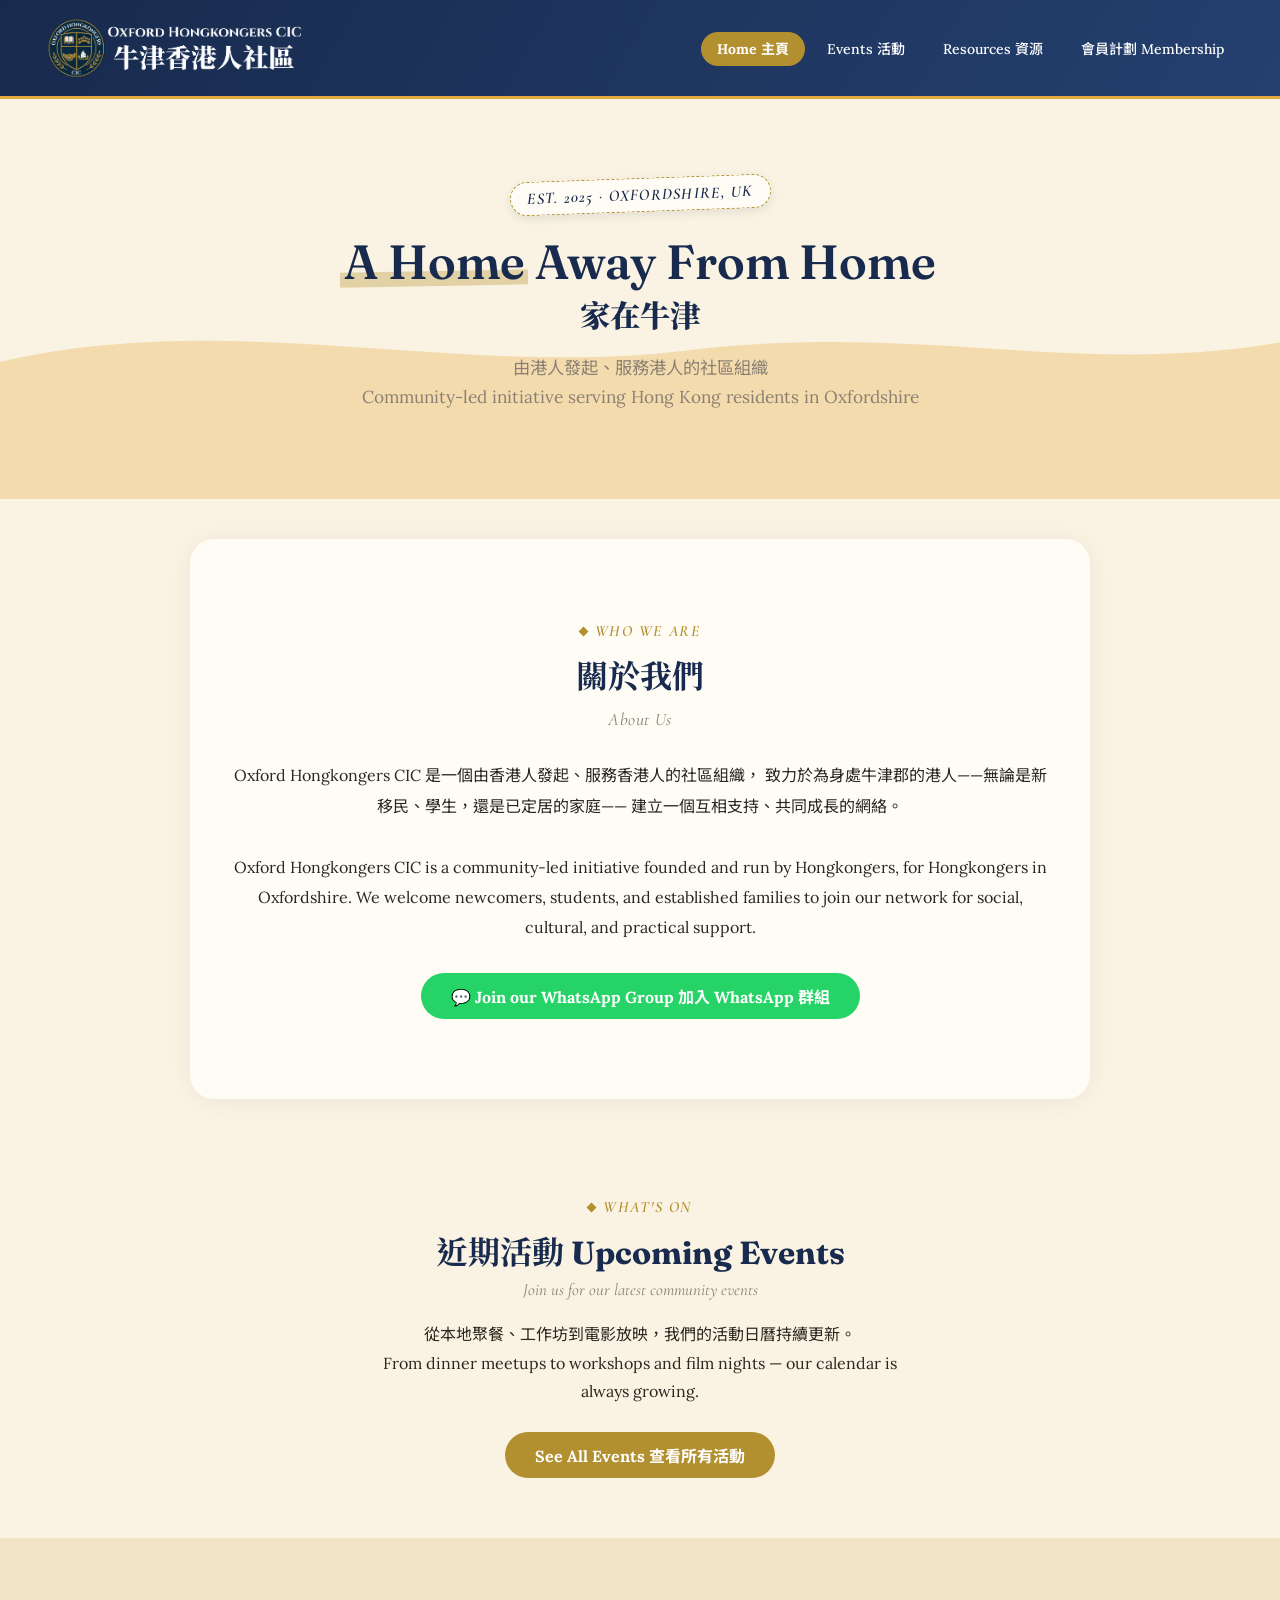
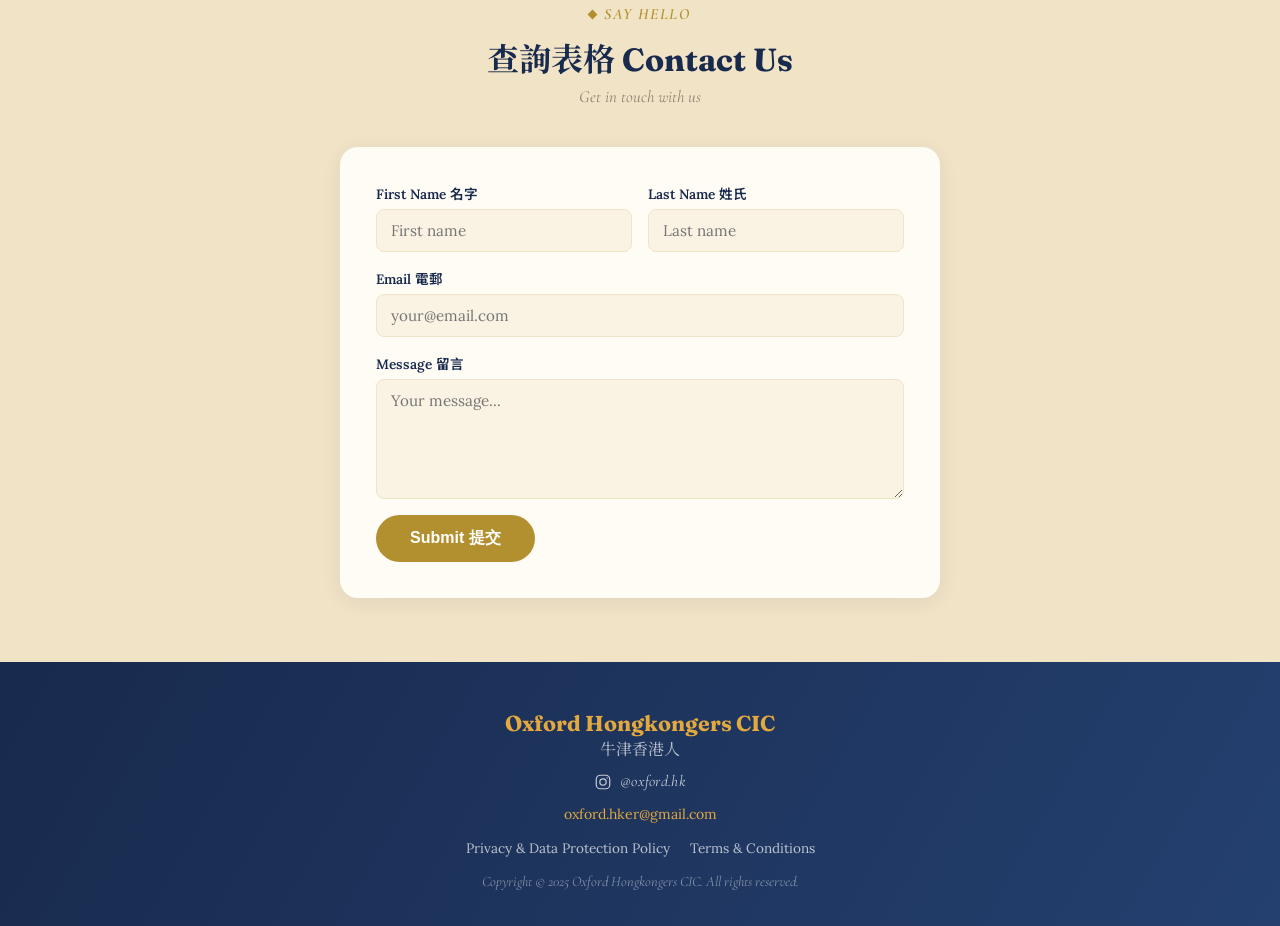
==== index.html @ 4d65da78 "Add SEO and AIEO optimization: meta tags, structured data, sitemap, robots.txt" ====
<!DOCTYPE html>
<html lang="zh-Hant">
<head>
  <meta charset="UTF-8" />
  <meta name="viewport" content="width=device-width, initial-scale=1.0" />
  <meta name="description" content="Oxford Hongkongers CIC - A community-led initiative for Hongkongers in Oxfordshire. Events, resources, and support for newcomers, students, and families." />
  <meta name="keywords" content="Hong Kong, Oxford, community, CIC, events, support, resources, UK" />
  <meta name="author" content="Oxford Hongkongers CIC" />
  <meta name="robots" content="index, follow" />
  <meta name="language" content="English, Chinese" />

  <!-- Open Graph Tags -->
  <meta property="og:title" content="Oxford Hongkongers CIC - A Home Away From Home" />
  <meta property="og:description" content="Community-led initiative serving Hong Kong residents in Oxfordshire. Events, resources, and support." />
  <meta property="og:type" content="website" />
  <meta property="og:url" content="https://oxford-hk.com" />
  <meta property="og:image" content="https://oxford-hk.com/LOGO/Oxford Hongkongers Logo (W).png" />

  <!-- Twitter Card Tags -->
  <meta name="twitter:card" content="summary" />
  <meta name="twitter:title" content="Oxford Hongkongers CIC" />
  <meta name="twitter:description" content="Community support for Hongkongers in Oxfordshire" />

  <title>Oxford Hongkongers CIC | 牛津香港人 - Community for Hong Kong Residents in Oxfordshire</title>
  <link rel="canonical" href="https://oxford-hk.com" />
  <link rel="preconnect" href="https://fonts.googleapis.com" />

  <!-- Structured Data (Schema.org) -->
  <script type="application/ld+json">
  {
    "@context": "https://schema.org",
    "@type": "Organization",
    "name": "Oxford Hongkongers CIC",
    "alternateName": "牛津香港人",
    "url": "https://oxford-hk.com",
    "logo": "https://oxford-hk.com/LOGO/Oxford Hongkongers Logo (W).png",
    "description": "A community-led initiative for Hong Kong residents in Oxfordshire, UK",
    "foundingDate": "2025",
    "areaServed": "Oxfordshire, United Kingdom",
    "contactPoint": {
      "@type": "ContactPoint",
      "contactType": "Customer Service",
      "email": "oxford.hker@gmail.com",
      "url": "https://oxford-hk.com"
    },
    "sameAs": [
      "https://www.instagram.com/oxford.hk",
      "https://chat.whatsapp.com/IEmRLbwey91J1ftILgqenw"
    ],
    "address": {
      "@type": "PostalAddress",
      "addressLocality": "Oxford",
      "addressRegion": "Oxfordshire",
      "addressCountry": "UK"
    }
  }
  </script>
  <link rel="preconnect" href="https://fonts.gstatic.com" crossorigin />
  <link href="https://fonts.googleapis.com/css2?family=Fraunces:opsz,wght@9..144,400;9..144,600;9..144,700;9..144,900&family=Noto+Serif+TC:wght@700;900&family=Lora:ital,wght@0,400;0,500;0,600;1,400;1,500&family=Noto+Sans+TC:wght@400;500;700&family=Cormorant+Garamond:ital,wght@0,500;0,600;0,700;1,500;1,600&display=swap" rel="stylesheet" />
  <link rel="stylesheet" href="styles.css" />
</head>
<body>

  <!-- NAV -->
  <nav>
    <a href="index.html" class="nav-logo">
      <img src="LOGO/Oxford Hongkongers Logo (W).png" alt="Oxford Hongkongers CIC - Community for Hong Kong residents" class="logo-img" />
    </a>
    <div class="hamburger" id="hamburger">
      <span></span>
      <span></span>
      <span></span>
    </div>
    <ul class="nav-links" id="navLinks">
      <li><a href="index.html" class="active">Home 主頁</a></li>
      <li><a href="events.html">Events 活動</a></li>
      <li><a href="resources.html">Resources 資源</a></li>
      <li><a href="membership.html">會員計劃 Membership</a></li>
    </ul>
  </nav>

  <script>
    const hamburger = document.getElementById('hamburger');
    const navLinks = document.getElementById('navLinks');
    hamburger.addEventListener('click', () => {
      hamburger.classList.toggle('active');
      navLinks.classList.toggle('active');
    });
    document.querySelectorAll('.nav-links a').forEach(link => {
      link.addEventListener('click', () => {
        hamburger.classList.remove('active');
        navLinks.classList.remove('active');
      });
    });
  </script>

  <!-- HERO -->
  <section class="hero">
    <svg class="hero-hills" viewBox="0 0 1200 320" preserveAspectRatio="xMidYMax slice" aria-hidden="true">
      <path class="hill hill-3" d="M0,190 C220,140 430,205 640,180 C860,152 1010,205 1200,172 L1200,320 L0,320 Z" />
      <path class="hill hill-2" d="M0,240 C260,196 450,258 700,232 C920,210 1050,255 1200,232 L1200,320 L0,320 Z" />
      <path class="hill hill-1" d="M0,286 C240,252 470,300 720,282 C960,266 1080,298 1200,284 L1200,320 L0,320 Z" />
    </svg>
    <div class="hero-content">
      <span class="hero-chip">Est. 2025 · Oxfordshire, UK</span>
      <h1><span class="hero-underline">A Home</span> Away From Home
        <span class="zh">家在牛津</span>
      </h1>
      <p>由港人發起、服務港人的社區組織<br />
        Community-led initiative serving Hong Kong residents in Oxfordshire</p>
    </div>
  </section>

  <!-- ABOUT -->
  <section class="about">
    <div class="eyebrow">Who We Are</div>
    <h2>關於我們</h2>
    <p class="sub">About Us</p>
    <p>
      Oxford Hongkongers CIC 是一個由香港人發起、服務香港人的社區組織，
      致力於為身處牛津郡的港人——無論是新移民、學生，還是已定居的家庭——
      建立一個互相支持、共同成長的網絡。<br /><br />
      Oxford Hongkongers CIC is a community-led initiative founded and run by
      Hongkongers, for Hongkongers in Oxfordshire. We welcome newcomers, students,
      and established families to join our network for social, cultural, and
      practical support.
    </p>
    <div style="margin-top:30px; text-align:center;">
      <a href="https://chat.whatsapp.com/IEmRLbwey91J1ftILgqenw" target="_blank" rel="noopener" class="btn-join" style="background:#25D366; display:inline-block;">
        💬 Join our WhatsApp Group 加入 WhatsApp 群組
      </a>
    </div>
  </section>

  <!-- EVENTS CTA -->
  <div class="section-title">
    <div class="eyebrow">What's On</div>
    <h2>近期活動 Upcoming Events</h2>
    <p class="sub">Join us for our latest community events</p>
  </div>
  <div class="events-cta">
    <p>從本地聚餐、工作坊到電影放映，我們的活動日曆持續更新。<br />
      From dinner meetups to workshops and film nights — our calendar is always growing.</p>
    <a href="events.html" class="btn-join">See All Events 查看所有活動</a>
  </div>

  <!-- CONTACT FORM -->
  <section class="contact-section" id="contact">
    <div class="section-title" style="padding-top:0; margin-bottom:30px;">
      <div class="eyebrow">Say Hello</div>
      <h2>查詢表格 Contact Us</h2>
      <p class="sub">Get in touch with us</p>
    </div>
    <div class="contact-inner">
      <form action="https://formspree.io/f/mgognvrp" method="POST" onsubmit="handleFormSubmit(event)">
        <div class="form-row">
          <div class="form-group">
            <label for="fname">First Name 名字</label>
            <input type="text" id="fname" name="firstName" placeholder="First name" required />
          </div>
          <div class="form-group">
            <label for="lname">Last Name 姓氏</label>
            <input type="text" id="lname" name="lastName" placeholder="Last name" required />
          </div>
        </div>
        <div class="form-group">
          <label for="email">Email 電郵</label>
          <input type="email" id="email" name="email" placeholder="your@email.com" required />
        </div>
        <div class="form-group">
          <label for="msg">Message 留言</label>
          <textarea id="msg" name="message" placeholder="Your message..." required></textarea>
        </div>
        <button type="submit" class="btn-submit">Submit 提交</button>
      </form>
    </div>

    <script>
      function handleFormSubmit(event) {
        // Allow form to submit to Formspree
        alert('Thank you for your message! 感謝你的留言！\n\nWe will get back to you soon. 我們會盡快回覆。');
        // After alert, redirect to homepage
        setTimeout(() => {
          window.location.href = 'index.html';
        }, 100);
      }
    </script>
  </section>

  <!-- FOOTER -->
  <footer>
    <div class="footer-logo">
      Oxford Hongkongers CIC
      <span class="zh">牛津香港人</span>
    </div>
    <div class="footer-social">
      <a href="https://www.instagram.com/oxford.hk" target="_blank" title="Instagram">
        <svg viewBox="0 0 24 24" fill="none" stroke="currentColor" stroke-width="1.6"><rect x="3" y="3" width="18" height="18" rx="5.5" /><circle cx="12" cy="12" r="4.2" /><circle cx="17.4" cy="6.6" r="0.9" fill="currentColor" stroke="none" /></svg>
        @oxford.hk
      </a>
    </div>
    <div class="footer-email">
      <a href="mailto:oxford.hker@gmail.com">oxford.hker@gmail.com</a>
    </div>
    <div class="footer-links">
      <a href="privacy.html">Privacy &amp; Data Protection Policy</a>
      <a href="terms.html">Terms &amp; Conditions</a>
    </div>
    <div class="footer-copy">Copyright &copy; 2025 Oxford Hongkongers CIC. All rights reserved.</div>
  </footer>

  <script src="scripts.js"></script>
</body>
</html>
---- styles.css ----
@charset "UTF-8";

* {
  margin: 0;
  padding: 0;
  box-sizing: border-box;
}

:root {
  /* ── Ink (collegiate blue) ── */
  --navy: #182a4d;
  --navy-light: #24406f;

  /* ── Accents ── */
  --gold: #e3a83e;
  --gold-dark: #c98f28;
  --neon: #b3902f;
  --neon-dark: #8f7226;
  --jade: #2e6e58;

  /* ── Warm neutrals ── */
  --white: #ffffff;
  --paper: #fffcf5;
  --stone: #faf3e3;
  --stone-2: #f1e3c6;
  --light-gray: #f1e3c6;
  --gray: #8a8072;
  --text: #2b2620;
}

html {
  scroll-behavior: smooth;
}

body {
  font-family: 'Lora', 'Noto Sans TC', 'Segoe UI', serif;
  color: var(--text);
  background: var(--stone);
}

h1, h2, h3, .display {
  font-family: 'Fraunces', 'Noto Serif TC', 'Segoe UI', serif;
}

::selection {
  background: var(--neon);
  color: var(--white);
}

a:focus-visible,
button:focus-visible,
input:focus-visible,
textarea:focus-visible {
  outline: 2px solid var(--neon);
  outline-offset: 2px;
}

@media (prefers-reduced-motion: reduce) {
  html { scroll-behavior: auto; }
  * { animation-duration: 0.001ms !important; transition-duration: 0.001ms !important; }
}

/* ── SCROLL REVEAL ── */
.reveal {
  opacity: 0;
  transform: translateY(18px);
  transition: opacity 0.6s ease, transform 0.6s ease;
}

.reveal.in-view {
  opacity: 1;
  transform: translateY(0);
}

/* ── EYEBROW LABEL ── */
.eyebrow {
  display: inline-flex;
  align-items: center;
  gap: 8px;
  font-family: 'Cormorant Garamond', 'Noto Sans TC', serif;
  font-style: italic;
  font-size: 0.98rem;
  font-weight: 600;
  letter-spacing: 0.1em;
  text-transform: uppercase;
  color: var(--neon);
  margin-bottom: 10px;
}

.eyebrow::before {
  content: '';
  width: 7px;
  height: 7px;
  background: var(--neon);
  transform: rotate(45deg);
  flex-shrink: 0;
}

.eyebrow.on-dark {
  color: var(--gold);
}

.eyebrow.on-dark::before {
  background: var(--gold);
}

/* ── NAV ── */
nav {
  background: linear-gradient(120deg, var(--navy) 0%, var(--navy-light) 100%);
  display: flex;
  align-items: center;
  justify-content: space-between;
  padding: 0 40px;
  height: auto;
  position: sticky;
  top: 0;
  z-index: 100;
  border-bottom: 3px solid var(--gold);
}

.hamburger {
  display: none;
  flex-direction: column;
  cursor: pointer;
  gap: 6px;
}

.hamburger span {
  width: 28px;
  height: 3px;
  background: var(--white);
  border-radius: 2px;
  transition: all 0.3s;
}

.hamburger.active span:nth-child(1) {
  transform: rotate(45deg) translate(8px, 8px);
}

.hamburger.active span:nth-child(2) {
  opacity: 0;
}

.hamburger.active span:nth-child(3) {
  transform: rotate(-45deg) translate(7px, -7px);
}

@media (max-width: 768px) {
  nav {
    padding: 12px 20px;
  }

  .hamburger {
    display: flex;
  }

  .nav-links {
    position: absolute;
    top: 100%;
    left: 0;
    right: 0;
    background: var(--navy);
    flex-direction: column;
    gap: 0;
    max-height: 0;
    overflow: hidden;
    transition: max-height 0.3s ease;
  }

  .nav-links.active {
    max-height: 500px;
    padding: 20px 0;
  }

  .nav-links li {
    width: 100%;
  }

  .nav-links a {
    display: block;
    padding: 15px 20px;
    border-radius: 0;
    font-size: 16px;
  }

  .nav-links a:hover {
    background: rgba(227, 168, 62, 0.2);
  }

  .nav-links a.active {
    background: var(--neon);
  }
}

.nav-logo {
  display: flex;
  align-items: center;
  text-decoration: none;
}

.nav-logo .logo-img {
  height: 96px;
  width: auto;
}

.nav-links {
  display: flex;
  align-items: center;
  gap: 6px;
  list-style: none;
}

.nav-links a {
  color: var(--white);
  text-decoration: none;
  padding: 8px 16px;
  border-radius: 999px;
  font-size: 14px;
  font-weight: 500;
  transition: background 0.2s, color 0.2s;
  white-space: nowrap;
}

.nav-links a:hover {
  background: rgba(255,255,255,0.14);
}

.nav-links a.active {
  background: var(--neon);
  color: var(--white);
  font-weight: 700;
}

/* ── HERO ── */
.hero {
  position: relative;
  min-height: 400px;
  background: var(--stone);
  display: flex;
  align-items: center;
  justify-content: center;
  text-align: center;
  overflow: hidden;
  padding: 32px 20px 0;
}

.hero-hills {
  position: absolute;
  left: 0;
  right: 0;
  bottom: -1px;
  width: 100%;
  height: auto;
  z-index: 0;
}

.hero-hills .hill-1 { fill: var(--navy); display: none; }
.hero-hills .hill-2 { fill: var(--navy-light); opacity: 0.55; display: none; }
.hero-hills .hill-3 { fill: var(--gold); opacity: 0.32; }

.hero-content {
  position: relative;
  z-index: 1;
  color: var(--navy);
  padding: 0 20px 40px;
  max-width: 760px;
}

.hero-chip {
  display: inline-flex;
  align-items: center;
  gap: 8px;
  font-family: 'Cormorant Garamond', serif;
  font-style: italic;
  font-size: 1rem;
  font-weight: 600;
  letter-spacing: 0.08em;
  text-transform: uppercase;
  color: var(--navy);
  background: var(--paper);
  border: 1.5px dashed var(--neon);
  padding: 6px 16px;
  border-radius: 999px;
  transform: rotate(-2deg);
  margin-bottom: 22px;
  box-shadow: 0 3px 10px rgba(24,42,77,0.1);
}

.hero-content h1 {
  font-size: 3rem;
  font-weight: 600;
  line-height: 1.15;
  margin-bottom: 8px;
  color: var(--navy);
}

.hero-content h1 .zh {
  display: block;
  font-size: 1.9rem;
  font-weight: 900;
  margin-top: 10px;
}

.hero-underline {
  display: inline-block;
  position: relative;
}

.hero-underline::after {
  content: '';
  position: absolute;
  left: -2%;
  right: -2%;
  bottom: 0.06em;
  height: 0.32em;
  background: var(--neon);
  opacity: 0.35;
  z-index: -1;
  transform: rotate(-1deg);
}

.hero-content p {
  font-size: 1.08rem;
  color: var(--gray);
  line-height: 1.7;
  margin-top: 20px;
}

/* ── ABOUT ── */
.about {
  background: var(--paper);
  padding: 80px 40px;
  max-width: 900px;
  margin: 40px auto;
  text-align: center;
  border-radius: 24px;
  box-shadow: 0 2px 24px rgba(24,42,77,0.06);
}

.about h2 {
  color: var(--navy);
  font-size: 2rem;
  margin-bottom: 6px;
}

.about .sub {
  color: var(--gray);
  font-size: 1.1rem;
  margin-bottom: 24px;
  font-family: 'Cormorant Garamond', serif;
  font-style: italic;
  letter-spacing: 0.03em;
}

.about p {
  line-height: 1.9;
  color: var(--text);
  font-size: 1rem;
}

/* ── SECTION TITLES ── */
.section-title {
  text-align: center;
  padding: 56px 20px 10px;
}

.section-title h2 {
  color: var(--navy);
  font-size: 2rem;
}

.section-title .sub {
  color: var(--gray);
  margin-top: 6px;
  font-size: 1.05rem;
  font-family: 'Cormorant Garamond', serif;
  font-style: italic;
}

/* ── EVENTS CTA (homepage) ── */
.events-cta {
  max-width: 560px;
  margin: 0 auto;
  padding: 10px 20px 60px;
  text-align: center;
}

.events-cta p {
  color: var(--text);
  line-height: 1.8;
  margin-bottom: 26px;
}

/* ── RESOURCES ── */
.resource-intro {
  max-width: 760px;
  margin: 0 auto;
  padding: 46px 40px 10px;
  text-align: center;
}

.resource-intro p {
  color: var(--text);
  line-height: 1.9;
  font-size: 1rem;
}

.resource-intro .disclaimer {
  margin-top: 20px;
  font-size: 0.85rem;
  color: var(--gray);
  font-style: italic;
  line-height: 1.7;
}

.cat-grid {
  display: grid;
  grid-template-columns: repeat(auto-fill, minmax(150px, 1fr));
  gap: 14px;
  max-width: 1000px;
  margin: 30px auto 10px;
  padding: 0 40px;
}

.cat-card {
  display: flex;
  flex-direction: column;
  align-items: center;
  gap: 4px;
  padding: 20px 14px;
  background: var(--paper);
  border: 1.5px solid var(--stone-2);
  border-radius: 14px;
  text-decoration: none;
  color: var(--navy);
  font-weight: 600;
  font-size: 0.95rem;
  text-align: center;
  transition: transform 0.2s ease, border-color 0.2s ease, box-shadow 0.2s ease;
}

.cat-card span {
  font-size: 1.8rem;
  line-height: 1;
}

.cat-card small {
  font-family: 'Cormorant Garamond', serif;
  font-style: italic;
  font-size: 0.82rem;
  color: var(--gold-dark);
}

.cat-card:hover {
  transform: translateY(-4px);
  border-color: var(--gold);
  box-shadow: 0 8px 20px rgba(24,42,77,0.12);
}

.resource-section {
  padding: 46px 40px;
  scroll-margin-top: 90px;
}

.resource-section.alt {
  background: var(--stone-2);
}

.resource-list {
  display: grid;
  grid-template-columns: repeat(auto-fill, minmax(320px, 1fr));
  gap: 16px;
  max-width: 1000px;
  margin: 20px auto 0;
}

.resource-item {
  display: block;
  position: relative;
  background: var(--paper);
  border-radius: 12px;
  padding: 20px 22px;
  border-left: 3px solid var(--gold);
  text-decoration: none;
  box-shadow: 0 1px 8px rgba(24,42,77,0.06);
  transition: transform 0.2s ease, box-shadow 0.2s ease, border-color 0.2s ease;
}

.resource-item:hover {
  transform: translateY(-3px);
  border-left-color: var(--neon);
  box-shadow: 0 10px 22px rgba(24,42,77,0.13);
}

.resource-item .r-title {
  color: var(--navy);
  font-weight: 700;
  font-size: 1rem;
  margin-bottom: 6px;
}

.resource-item .r-arrow {
  color: var(--gold-dark);
  font-weight: 400;
  transition: transform 0.2s ease;
  display: inline-block;
}

.resource-item:hover .r-arrow {
  transform: translate(2px, -2px);
  color: var(--neon);
}

.resource-item .r-desc {
  color: var(--gray);
  font-size: 0.86rem;
  line-height: 1.6;
  margin-bottom: 10px;
}

.resource-item .r-source {
  display: inline-block;
  font-family: 'Cormorant Garamond', serif;
  font-style: italic;
  font-size: 0.82rem;
  color: var(--gold-dark);
  background: var(--stone);
  padding: 2px 10px;
  border-radius: 999px;
}

/* ── EMERGENCY BOX ── */
.emergency-wrap {
  padding: 20px 40px 10px;
}

.emergency-box {
  max-width: 760px;
  margin: 0 auto;
  background: var(--navy);
  color: var(--white);
  border-radius: 18px;
  padding: 32px 36px;
  border: 2px solid var(--neon);
}

.emergency-box .eyebrow {
  color: var(--gold);
}

.emergency-box .eyebrow::before {
  background: var(--gold);
}

.emergency-box h3 {
  color: var(--white);
  font-size: 1.4rem;
  margin-bottom: 18px;
}

.emergency-list {
  list-style: none;
  display: grid;
  gap: 12px;
}

.emergency-list li {
  display: flex;
  align-items: baseline;
  gap: 16px;
}

.emergency-list strong {
  flex: 0 0 auto;
  min-width: 108px;
  font-family: 'Fraunces', serif;
  font-size: 1.15rem;
  color: var(--gold);
}

.emergency-list span {
  color: rgba(255,255,255,0.82);
  font-size: 0.9rem;
  line-height: 1.5;
}

/* ── LUMA EMBED ── */
.luma-section {
  padding: 30px 60px 50px;
  max-width: 1100px;
  margin: 0 auto;
}

.luma-placeholder {
  border: 2px dashed var(--gold);
  border-radius: 16px;
  padding: 40px;
  text-align: center;
  color: var(--gray);
  background: var(--paper);
  font-size: 0.95rem;
  line-height: 1.8;
}

.luma-placeholder code {
  display: block;
  margin: 14px auto;
  background: var(--stone-2);
  padding: 10px 16px;
  border-radius: 6px;
  font-size: 0.82rem;
  color: var(--text);
  max-width: 600px;
  text-align: left;
  word-break: break-all;
}

/* ── EVENT HIGHLIGHTS (photo gallery) ── */
.highlights-scroll {
  display: flex;
  gap: 20px;
  overflow-x: auto;
  padding: 24px 60px 56px;
  max-width: 1200px;
  margin: 0 auto;
  scroll-snap-type: x proximity;
  scrollbar-width: thin;
  scrollbar-color: var(--gold) transparent;
}

.highlight-item {
  position: relative;
  flex: 0 0 auto;
  width: 240px;
  height: 300px;
  border-radius: 14px;
  overflow: hidden;
  cursor: pointer;
  scroll-snap-align: start;
  background: linear-gradient(135deg, var(--navy) 0%, var(--navy-light) 100%);
  box-shadow: 0 2px 14px rgba(24,42,77,0.12);
  transition: transform 0.25s ease, box-shadow 0.25s ease;
}

.highlight-item:hover {
  transform: translateY(-6px);
  box-shadow: 0 14px 28px rgba(24,42,77,0.2);
}

.highlight-item .ph-icon {
  position: absolute;
  inset: 0;
  display: flex;
  align-items: center;
  justify-content: center;
  font-size: 2.4rem;
  opacity: 0.5;
}

.highlight-item img {
  position: absolute;
  inset: 0;
  width: 100%;
  height: 100%;
  object-fit: cover;
  opacity: 0;
  transition: opacity 0.3s ease;
}

.lightbox-content {
  position: relative;
  max-width: 90vw;
  max-height: 90vh;
  animation: slideIn 0.3s;
  background: var(--paper);
  border-radius: 12px;
  overflow: hidden;
  box-shadow: 0 10px 40px rgba(0,0,0,0.4);
}

.lightbox-content img {
  display: block;
  max-width: 100%;
  max-height: calc(90vh - 200px);
  width: 100%;
  object-fit: cover;
}

.lightbox-content .close-btn {
  top: 10px;
  right: 10px;
  background: rgba(0,0,0,0.6);
  color: white;
  border-radius: 50%;
  width: 36px;
  height: 36px;
  display: flex;
  align-items: center;
  justify-content: center;
}

.lightbox-content .close-btn:hover {
  background: rgba(0,0,0,0.8);
}

#highlightDesc {
  padding: 20px;
  background: var(--paper);
}

/* ── PAST EVENTS ── */
.past-events-section {
  background: var(--stone-2);
  padding: 56px 60px;
}

.collapsible-toggle {
  background: var(--paper);
  border: 1.5px solid var(--navy);
  cursor: pointer;
  display: inline-flex;
  align-items: center;
  gap: 10px;
  font-size: 0.95rem;
  color: var(--navy);
  font-weight: 700;
  padding: 10px 22px;
  border-radius: 999px;
  margin: 0 auto 24px;
  transition: background 0.2s, color 0.2s;
}

.collapsible-toggle:hover {
  background: var(--navy);
  color: var(--white);
}

.collapsible-toggle .arrow {
  transition: transform 0.3s;
  display: inline-block;
}

.collapsible-toggle.open .arrow {
  transform: rotate(180deg);
}

/* ── EVENTS GRID ── */
.events-grid {
  display: grid;
  grid-template-columns: repeat(auto-fill, minmax(280px, 1fr));
  gap: 28px;
  padding: 30px 60px 60px;
  max-width: 1200px;
  margin: 0 auto;
}

.event-card {
  background: var(--paper);
  border-radius: 14px;
  box-shadow: 0 2px 14px rgba(24,42,77,0.09);
  overflow: hidden;
  cursor: pointer;
  transition: transform 0.25s ease, box-shadow 0.25s ease;
}

.event-card:hover {
  transform: translateY(-6px);
  box-shadow: 0 14px 30px rgba(24,42,77,0.18);
}

.event-card .card-img {
  height: 170px;
  background: var(--navy-light);
  display: flex;
  align-items: center;
  justify-content: center;
  font-size: 3rem;
}

img.event-card, .event-card img.card-img {
  width: 100%;
  height: 170px;
  object-fit: cover;
  display: block;
}

.event-card .card-body {
  padding: 16px 18px 20px;
}

.event-card .card-date {
  display: inline-block;
  font-family: 'Cormorant Garamond', serif;
  font-size: 0.88rem;
  font-weight: 700;
  letter-spacing: 0.03em;
  color: var(--navy);
  background: var(--paper);
  border: 1.5px dashed var(--neon);
  padding: 3px 12px;
  border-radius: 4px;
  transform: rotate(-2deg);
  position: relative;
  z-index: 2;
  margin-top: -30px;
  margin-bottom: 12px;
  box-shadow: 0 3px 8px rgba(0,0,0,0.14);
}

.event-card h3 {
  font-size: 1.05rem;
  font-weight: 600;
  color: var(--navy);
  margin-bottom: 8px;
  line-height: 1.35;
}

.event-card p {
  font-size: 0.85rem;
  color: var(--gray);
  line-height: 1.55;
}

.btn-details {
  display: inline-block;
  margin-top: 14px;
  padding: 7px 18px;
  background: var(--neon);
  color: var(--white);
  border-radius: 999px;
  font-size: 0.82rem;
  font-weight: 600;
  text-decoration: none;
  transition: background 0.2s, transform 0.2s;
}

.btn-details:hover {
  background: var(--neon-dark);
  transform: translateY(-1px);
}

/* ── MEMBERSHIP ── */
.membership-section {
  background: var(--stone-2);
  padding: 64px 40px 70px;
}

.membership-cards {
  display: flex;
  gap: 34px;
  justify-content: center;
  flex-wrap: wrap;
  margin-top: 40px;
}

.membership-card {
  background: var(--paper);
  border-radius: 18px;
  padding: 46px 32px 36px;
  width: 300px;
  text-align: center;
  box-shadow: 0 4px 20px rgba(24,42,77,0.1);
  border-top: 3px solid var(--navy);
  position: relative;
  overflow: hidden;
}

.membership-card::before {
  content: '';
  position: absolute;
  top: -14px;
  left: 50%;
  transform: translateX(-50%);
  width: 26px;
  height: 26px;
  border-radius: 50%;
  background: var(--stone-2);
  box-shadow: inset 0 2px 4px rgba(0,0,0,0.12);
}

.membership-card.featured {
  border-top-color: var(--gold);
  transform: scale(1.04);
}

.membership-card.featured::after {
  content: '\71B1\9580  Popular';
  position: absolute;
  top: 18px;
  right: -34px;
  background: var(--neon);
  color: var(--white);
  font-family: 'Cormorant Garamond', serif;
  font-style: italic;
  font-size: 0.82rem;
  font-weight: 700;
  letter-spacing: 0.04em;
  padding: 5px 40px;
  transform: rotate(45deg);
  box-shadow: 0 2px 6px rgba(0,0,0,0.15);
}

.membership-card h3 {
  font-size: 1.25rem;
  color: var(--navy);
  margin-bottom: 6px;
}

.membership-card .zh {
  color: var(--gray);
  font-size: 0.9rem;
  margin-bottom: 22px;
}

.membership-card .price {
  font-size: 2.4rem;
  font-weight: 700;
  color: var(--navy);
  font-family: 'Fraunces', serif;
}

.membership-card .price span {
  font-size: 1rem;
  font-weight: 400;
  color: var(--gray);
  font-family: 'Lora', sans-serif;
}

.membership-card .discount {
  font-size: 0.82rem;
  color: var(--neon);
  font-weight: 600;
  margin: 8px 0 22px;
}

.membership-card ul {
  text-align: left;
  list-style: none;
  margin-bottom: 26px;
  padding-top: 20px;
  border-top: 2px dashed var(--stone-2);
}

.membership-card ul li {
  padding: 7px 0;
  font-size: 0.9rem;
  color: var(--text);
}

.membership-card ul li::before {
  content: '\2713  ';
  color: var(--gold-dark);
  font-weight: bold;
}

.btn-join {
  display: inline-block;
  padding: 11px 30px;
  background: var(--neon);
  color: var(--white);
  border-radius: 999px;
  text-decoration: none;
  font-weight: 700;
  transition: background 0.2s, transform 0.2s;
}

.btn-join:hover {
  background: var(--neon-dark);
  transform: translateY(-1px);
}

.membership-card.featured .btn-join {
  background: var(--gold);
  color: var(--navy);
}

.membership-card.featured .btn-join:hover {
  background: var(--gold-dark);
  color: var(--white);
}

.membership-notes {
  max-width: 700px;
  margin: 46px auto 0;
  background: var(--paper);
  border-radius: 16px;
  padding: 28px 32px;
  font-size: 0.9rem;
  line-height: 1.8;
  color: var(--text);
  box-shadow: 0 2px 14px rgba(24,42,77,0.08);
  border-left: 4px solid var(--gold);
}

.membership-notes h4 {
  color: var(--navy);
  margin-bottom: 10px;
  font-family: 'Fraunces', 'Noto Serif TC', serif;
}

/* ── BENEFITS ── */
.benefits-grid {
  display: grid;
  grid-template-columns: repeat(auto-fill, minmax(200px, 1fr));
  gap: 22px;
  padding: 30px 60px 60px;
  max-width: 1200px;
  margin: 0 auto;
}

.benefit-card {
  border-radius: 14px;
  overflow: hidden;
  box-shadow: 0 2px 12px rgba(24,42,77,0.09);
  transition: transform 0.25s ease, box-shadow 0.25s ease, border-color 0.25s ease;
  cursor: pointer;
  background: var(--paper);
  border: 2px solid transparent;
}

.benefit-card:hover {
  transform: translateY(-6px);
  box-shadow: 0 14px 26px rgba(24,42,77,0.16);
  border-color: var(--neon);
}

.benefit-card .b-img {
  height: 140px;
  display: flex;
  align-items: center;
  justify-content: center;
  font-size: 2.5rem;
  background: linear-gradient(135deg, var(--navy) 0%, var(--navy-light) 100%);
}

.benefit-card .b-name {
  padding: 14px 12px 4px;
  color: var(--navy);
  font-size: 0.92rem;
  font-weight: 700;
  text-align: center;
}

.benefit-card .b-tag {
  text-align: center;
  font-size: 0.86rem;
  font-family: 'Cormorant Garamond', serif;
  font-style: italic;
  font-weight: 600;
  color: var(--gold-dark);
  letter-spacing: 0.02em;
  padding-bottom: 14px;
}

/* ── CONTACT FORM ── */
.contact-section {
  background: var(--stone-2);
  padding: 64px 40px;
}

.contact-inner {
  max-width: 600px;
  margin: 0 auto;
  background: var(--paper);
  padding: 36px;
  border-radius: 18px;
  box-shadow: 0 4px 20px rgba(24,42,77,0.08);
}

.form-row {
  display: flex;
  gap: 16px;
}

.form-group {
  display: flex;
  flex-direction: column;
  gap: 6px;
  flex: 1;
  margin-bottom: 16px;
}

.form-group label {
  font-size: 0.85rem;
  color: var(--navy);
  font-weight: 600;
}

.form-group input,
.form-group textarea {
  padding: 11px 14px;
  border: 1.5px solid var(--stone-2);
  background: var(--stone);
  border-radius: 8px;
  font-size: 0.95rem;
  font-family: inherit;
  transition: border-color 0.2s, background 0.2s;
}

.form-group input:focus,
.form-group textarea:focus {
  outline: none;
  border-color: var(--neon);
  background: var(--paper);
}

.form-group textarea {
  resize: vertical;
  min-height: 120px;
}

.btn-submit {
  background: var(--neon);
  color: var(--white);
  border: none;
  padding: 13px 34px;
  border-radius: 999px;
  font-size: 1rem;
  font-weight: 700;
  cursor: pointer;
  transition: background 0.2s, transform 0.2s;
}

.btn-submit:hover {
  background: var(--neon-dark);
  transform: translateY(-1px);
}

/* ── FOOTER ── */
footer {
  background: linear-gradient(120deg, var(--navy) 0%, var(--navy-light) 100%);
  color: var(--white);
  padding: 48px 40px 36px;
  text-align: center;
  position: relative;
}

.footer-logo {
  font-size: 1.35rem;
  font-weight: 700;
  font-family: 'Fraunces', 'Noto Serif TC', serif;
  color: var(--gold);
  margin-bottom: 12px;
}

.footer-logo .zh {
  font-size: 1rem;
  display: block;
  color: rgba(255,255,255,0.7);
  font-weight: 400;
}

.footer-links {
  display: flex;
  justify-content: center;
  gap: 20px;
  margin: 16px 0;
  flex-wrap: wrap;
}

.footer-links a {
  color: rgba(255,255,255,0.7);
  text-decoration: none;
  font-size: 0.85rem;
  transition: color 0.2s;
}

.footer-links a:hover {
  color: var(--gold);
}

.footer-email {
  color: rgba(255,255,255,0.7);
  font-size: 0.88rem;
  margin-bottom: 10px;
}

.footer-email a {
  color: var(--gold);
  text-decoration: none;
}

.footer-social {
  margin: 10px 0;
}

.footer-social a {
  display: inline-flex;
  align-items: center;
  gap: 8px;
  color: rgba(255,255,255,0.75);
  text-decoration: none;
  font-size: 0.98rem;
  font-family: 'Cormorant Garamond', serif;
  font-style: italic;
  letter-spacing: 0.02em;
  transition: color 0.2s;
}

.footer-social a svg {
  width: 18px;
  height: 18px;
  flex-shrink: 0;
}

.footer-social a:hover {
  color: var(--gold);
}

.footer-copy {
  font-size: 0.9rem;
  font-family: 'Cormorant Garamond', serif;
  font-style: italic;
  color: rgba(255,255,255,0.45);
  margin-top: 16px;
}

/* ── PAGE HERO (inner pages) ── */
.page-hero {
  background: var(--navy);
  background-image:
    radial-gradient(circle at 12% 30%, rgba(227,168,62,0.16), transparent 45%),
    radial-gradient(circle at 88% 70%, rgba(224,57,47,0.18), transparent 45%),
    linear-gradient(120deg, var(--navy) 0%, var(--navy-light) 100%);
  color: var(--white);
  text-align: center;
  padding: 66px 20px 58px;
}

.page-hero h1 {
  font-size: 2.2rem;
  margin-bottom: 8px;
  font-weight: 600;
}

.page-hero .sub {
  opacity: 0.8;
  font-size: 1.08rem;
  font-family: 'Cormorant Garamond', serif;
  font-style: italic;
}

/* ── PLAN TABS (Membership / Benefits sub-nav) ── */
.plan-tabs {
  display: flex;
  justify-content: center;
  gap: 10px;
  padding: 26px 20px 0;
  background: var(--stone-2);
}

.plan-tab {
  padding: 10px 26px;
  border-radius: 999px;
  text-decoration: none;
  font-size: 0.92rem;
  font-weight: 700;
  color: var(--navy);
  background: var(--paper);
  border: 1.5px solid var(--navy);
  transition: background 0.2s, color 0.2s;
}

.plan-tab:hover {
  background: var(--stone);
}

.plan-tab.active {
  background: var(--neon);
  color: var(--white);
  border-color: var(--neon);
}

/* ── EVENT / BENEFIT MODAL ── */
.event-modal {
  display: none;
  position: fixed;
  z-index: 1000;
  left: 0;
  top: 0;
  width: 100%;
  height: 100%;
  background-color: rgba(24,20,14,0.55);
  animation: fadeIn 0.3s;
}

.event-modal.show {
  display: flex;
  align-items: center;
  justify-content: center;
}

.modal-content {
  background-color: var(--paper);
  padding: 40px;
  border-radius: 18px;
  max-width: 600px;
  max-height: 85vh;
  overflow-y: auto;
  position: relative;
  animation: slideIn 0.3s;
}

.modal-event-img {
  width: calc(100% + 80px);
  margin: -40px -40px 20px;
  max-height: 280px;
  object-fit: cover;
  border-radius: 18px 18px 0 0;
  display: block;
}

.close-btn {
  position: absolute;
  right: 16px;
  top: 16px;
  font-size: 26px;
  font-weight: bold;
  color: var(--white);
  background: rgba(24,20,14,0.45);
  width: 34px;
  height: 34px;
  border-radius: 50%;
  display: flex;
  align-items: center;
  justify-content: center;
  cursor: pointer;
  transition: background 0.2s;
  z-index: 2;
  line-height: 1;
}

.close-btn:hover {
  background: var(--neon);
}

.modal-event-title {
  font-size: 1.5rem;
  color: var(--navy);
  margin-bottom: 8px;
  font-weight: 700;
}

.modal-event-subtitle {
  font-size: 0.95rem;
  color: var(--gray);
  margin-bottom: 20px;
}

.modal-event-date {
  font-size: 1.05rem;
  color: var(--navy);
  font-weight: 600;
  margin-bottom: 12px;
  font-family: 'Cormorant Garamond', serif;
  font-style: italic;
}

.modal-event-details {
  font-size: 0.95rem;
  line-height: 1.7;
  color: var(--text);
  margin-bottom: 16px;
}

.modal-event-details strong {
  color: var(--navy);
}

.modal-section-label {
  display: block;
  color: var(--neon);
  font-family: 'Cormorant Garamond', serif;
  font-style: italic;
  font-size: 1rem;
  font-weight: 700;
  letter-spacing: 0.04em;
  text-transform: uppercase;
  margin-bottom: 8px;
}

.modal-event-date a,
.modal-event-details a {
  color: var(--navy);
  text-decoration: underline;
}

.benefit-list {
  margin: 0;
  padding-left: 20px;
}

.benefit-list li {
  margin-bottom: 4px;
}

@keyframes fadeIn {
  from { opacity: 0; }
  to { opacity: 1; }
}

@keyframes slideIn {
  from {
    transform: translateY(-50px);
    opacity: 0;
  }
  to {
    transform: translateY(0);
    opacity: 1;
  }
}

/* ── RESPONSIVE ── */
@media (max-width: 700px) {
  nav {
    padding: 0 16px;
  }
  .nav-links a {
    padding: 7px 10px;
    font-size: 12px;
  }
  .hero {
    min-height: 340px;
    padding-top: 24px;
  }
  .hero-content h1 {
    font-size: 2rem;
  }
  .hero-content h1 .zh {
    font-size: 1.4rem;
  }
  .events-grid, .benefits-grid {
    padding: 20px;
  }
  .about {
    margin: 24px 16px;
    padding: 50px 24px;
  }
  .form-row {
    flex-direction: column;
  }
  .membership-card.featured {
    transform: none;
  }
  .modal-content {
    width: 90%;
    padding: 24px;
  }
  .modal-event-img {
    width: calc(100% + 48px);
    margin: -24px -24px 20px;
  }
}
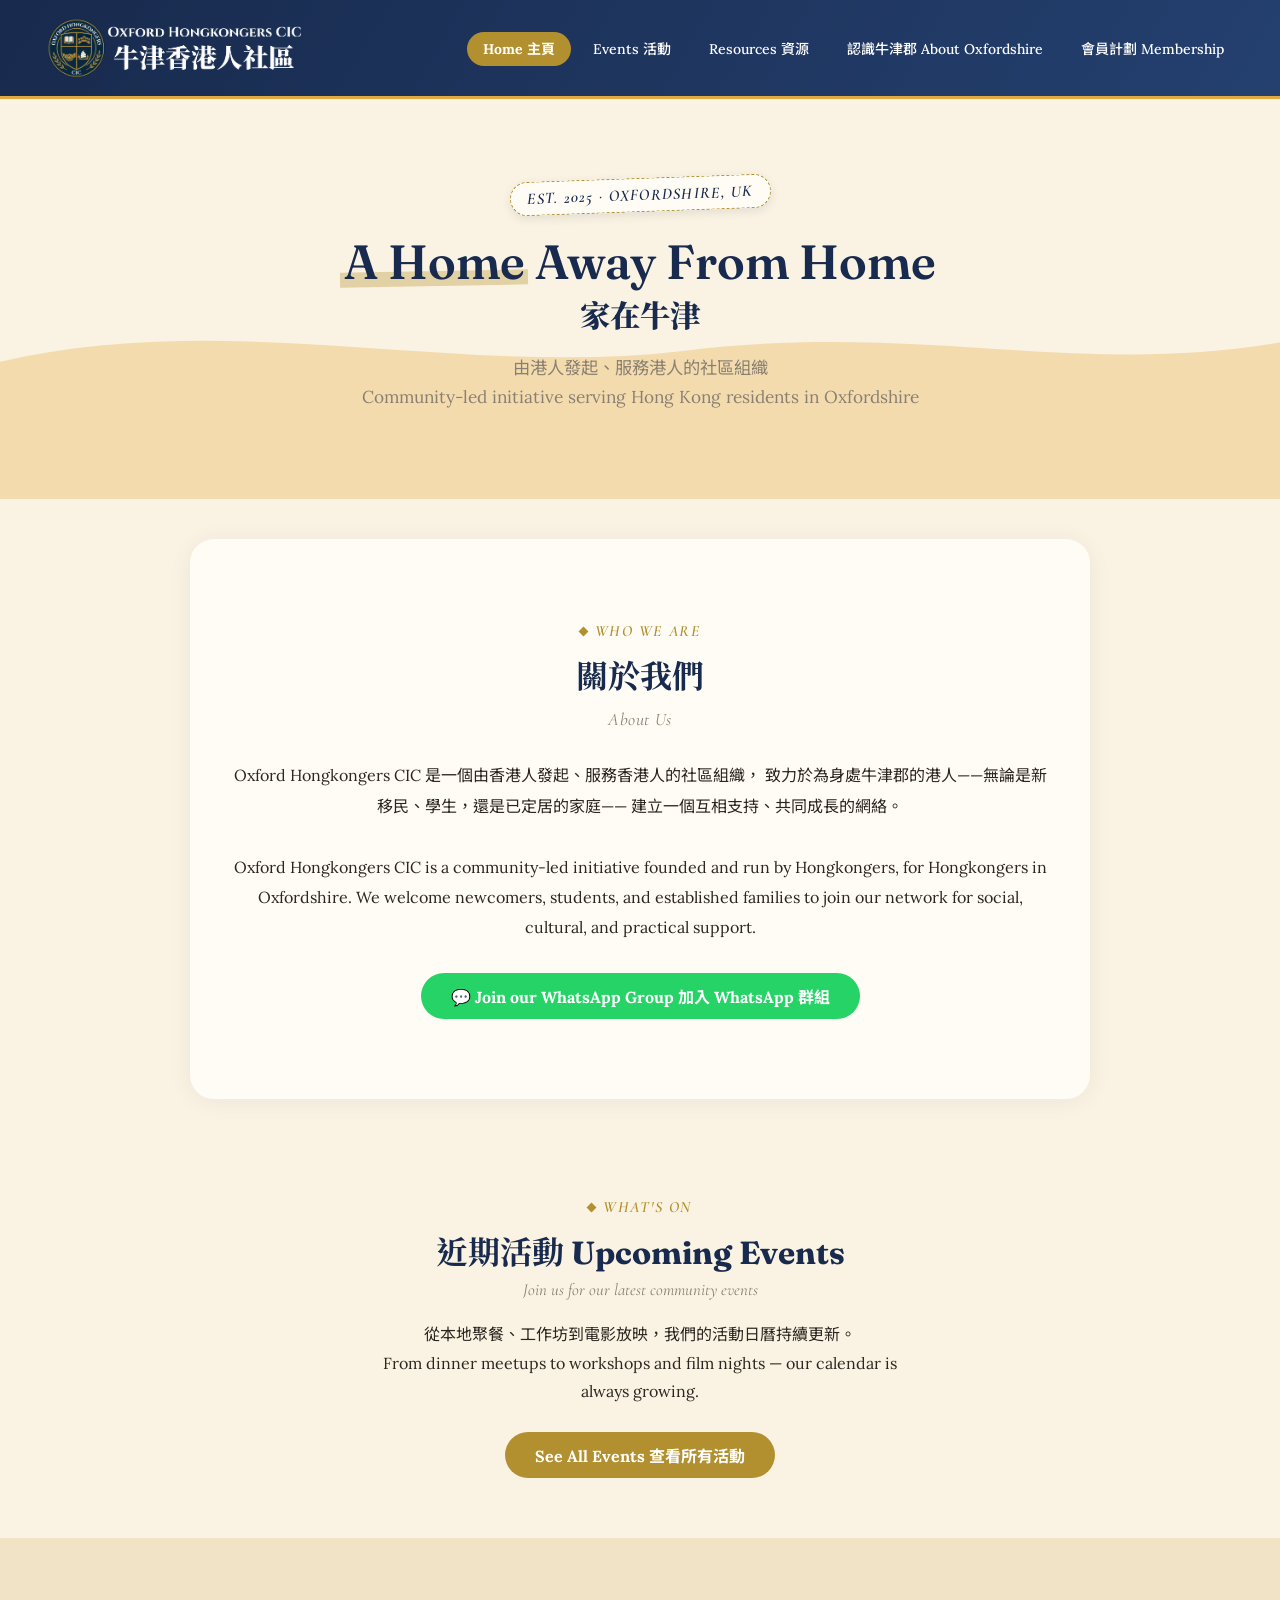
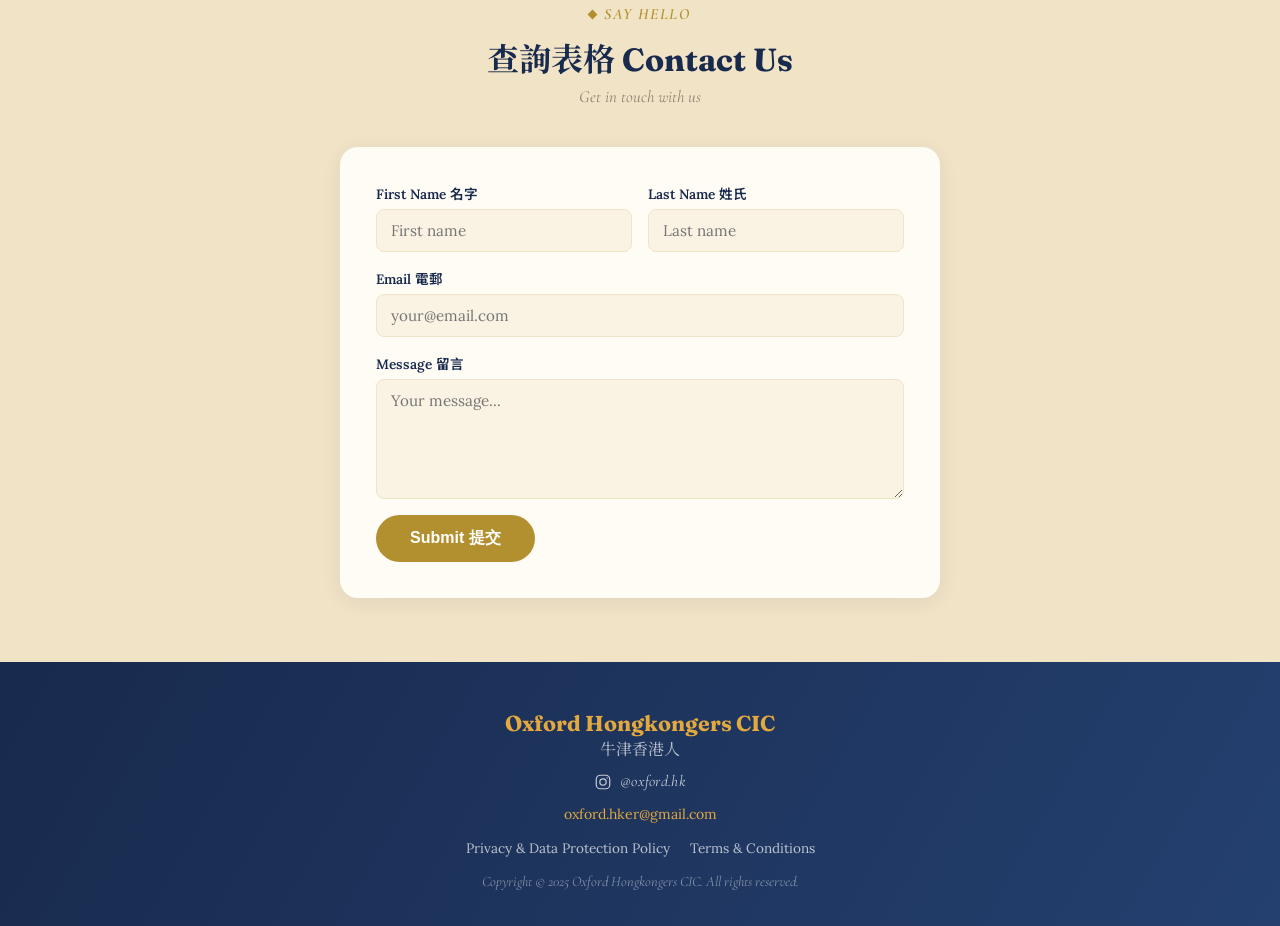
==== commit d961f639: "Add About Oxfordshire page: districts, jobs, house prices, schools, cost of living, transport" ====
--- a/index.html
+++ b/index.html
@@ -75,6 +75,7 @@
       <li><a href="index.html" class="active">Home 主頁</a></li>
       <li><a href="events.html">Events 活動</a></li>
       <li><a href="resources.html">Resources 資源</a></li>
+      <li><a href="about-oxfordshire.html">認識牛津郡 About Oxfordshire</a></li>
       <li><a href="membership.html">會員計劃 Membership</a></li>
     </ul>
   </nav>
--- a/styles.css
+++ b/styles.css
@@ -527,6 +527,132 @@
   background: var(--stone);
   padding: 2px 10px;
   border-radius: 999px;
+}
+
+/* ── DISTRICT / INFO CARDS ── */
+.district-grid {
+  display: grid;
+  grid-template-columns: repeat(auto-fill, minmax(280px, 1fr));
+  gap: 18px;
+  max-width: 1100px;
+  margin: 20px auto 0;
+}
+
+.district-card {
+  background: var(--paper);
+  border-radius: 14px;
+  padding: 22px 24px;
+  border-left: 3px solid var(--gold);
+  box-shadow: 0 1px 8px rgba(24,42,77,0.06);
+}
+
+.district-card h3 {
+  color: var(--navy);
+  font-size: 1.08rem;
+  margin-bottom: 6px;
+}
+
+.district-card .d-tag {
+  display: inline-block;
+  font-family: 'Cormorant Garamond', serif;
+  font-style: italic;
+  font-size: 0.82rem;
+  color: var(--gold-dark);
+  background: var(--stone);
+  padding: 2px 10px;
+  border-radius: 999px;
+  margin-bottom: 10px;
+}
+
+.district-card p {
+  color: var(--gray);
+  font-size: 0.88rem;
+  line-height: 1.65;
+}
+
+/* ── STAT CARDS ── */
+.stat-grid {
+  display: grid;
+  grid-template-columns: repeat(auto-fill, minmax(200px, 1fr));
+  gap: 16px;
+  max-width: 1000px;
+  margin: 20px auto 0;
+}
+
+.stat-card {
+  background: var(--paper);
+  border-radius: 14px;
+  padding: 22px 20px;
+  text-align: center;
+  border: 1.5px solid var(--stone-2);
+}
+
+.stat-card .stat-num {
+  font-family: 'Fraunces', serif;
+  font-size: 1.6rem;
+  font-weight: 700;
+  color: var(--navy);
+  display: block;
+  margin-bottom: 4px;
+}
+
+.stat-card .stat-label {
+  font-size: 0.82rem;
+  color: var(--gray);
+  line-height: 1.5;
+}
+
+/* ── INFO TABLE ── */
+.info-table-wrap {
+  max-width: 900px;
+  margin: 20px auto 0;
+  overflow-x: auto;
+  background: var(--paper);
+  border-radius: 14px;
+  box-shadow: 0 1px 8px rgba(24,42,77,0.06);
+}
+
+.info-table {
+  width: 100%;
+  border-collapse: collapse;
+  font-size: 0.9rem;
+}
+
+.info-table th {
+  background: var(--navy);
+  color: var(--white);
+  text-align: left;
+  padding: 12px 18px;
+  font-family: 'Fraunces', serif;
+  font-weight: 600;
+  white-space: nowrap;
+}
+
+.info-table td {
+  padding: 12px 18px;
+  border-bottom: 1px solid var(--stone-2);
+  color: var(--text);
+}
+
+.info-table tr:last-child td {
+  border-bottom: none;
+}
+
+.info-table tr:nth-child(even) {
+  background: var(--stone);
+}
+
+/* ── NOTE BOX ── */
+.note-box {
+  max-width: 1000px;
+  margin: 18px auto 0;
+  background: var(--stone-2);
+  border-left: 3px solid var(--neon);
+  border-radius: 10px;
+  padding: 16px 22px;
+  font-size: 0.85rem;
+  color: var(--text);
+  line-height: 1.7;
 }
 
 /* ── EMERGENCY BOX ── */
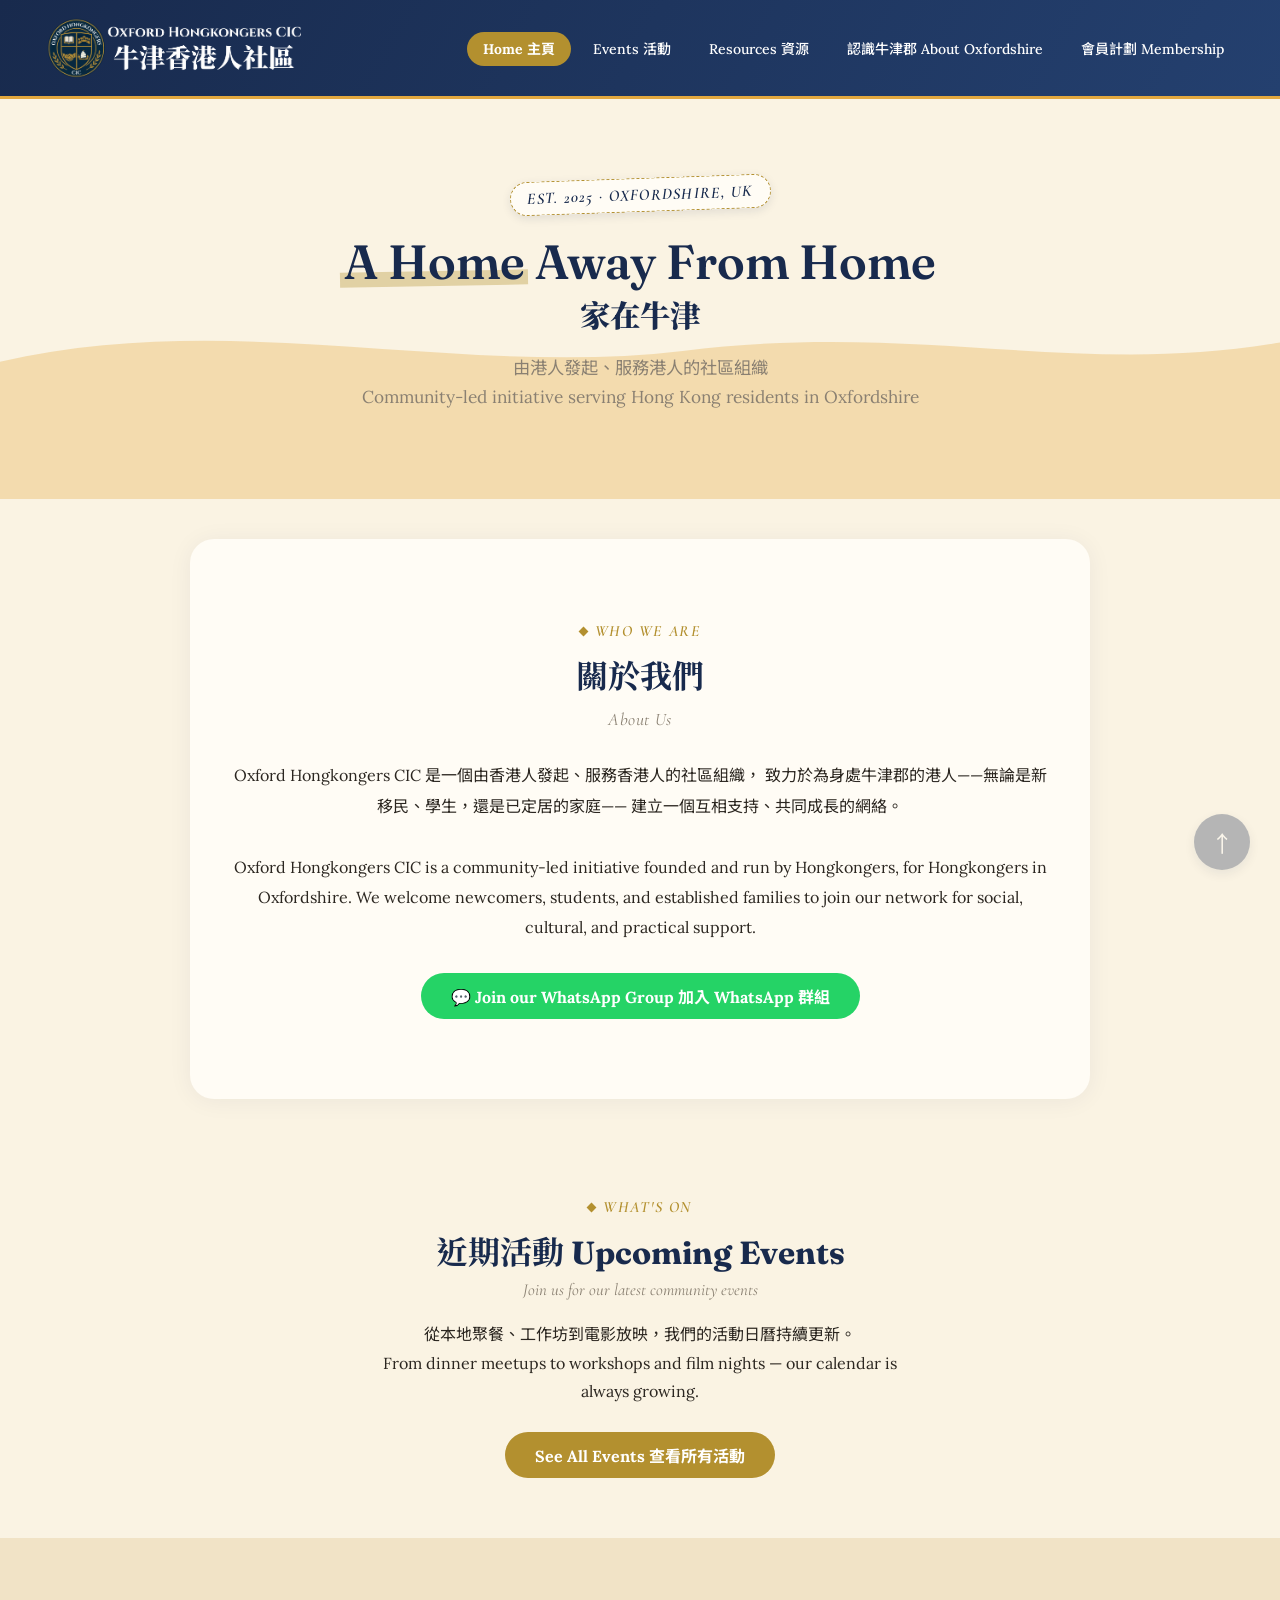
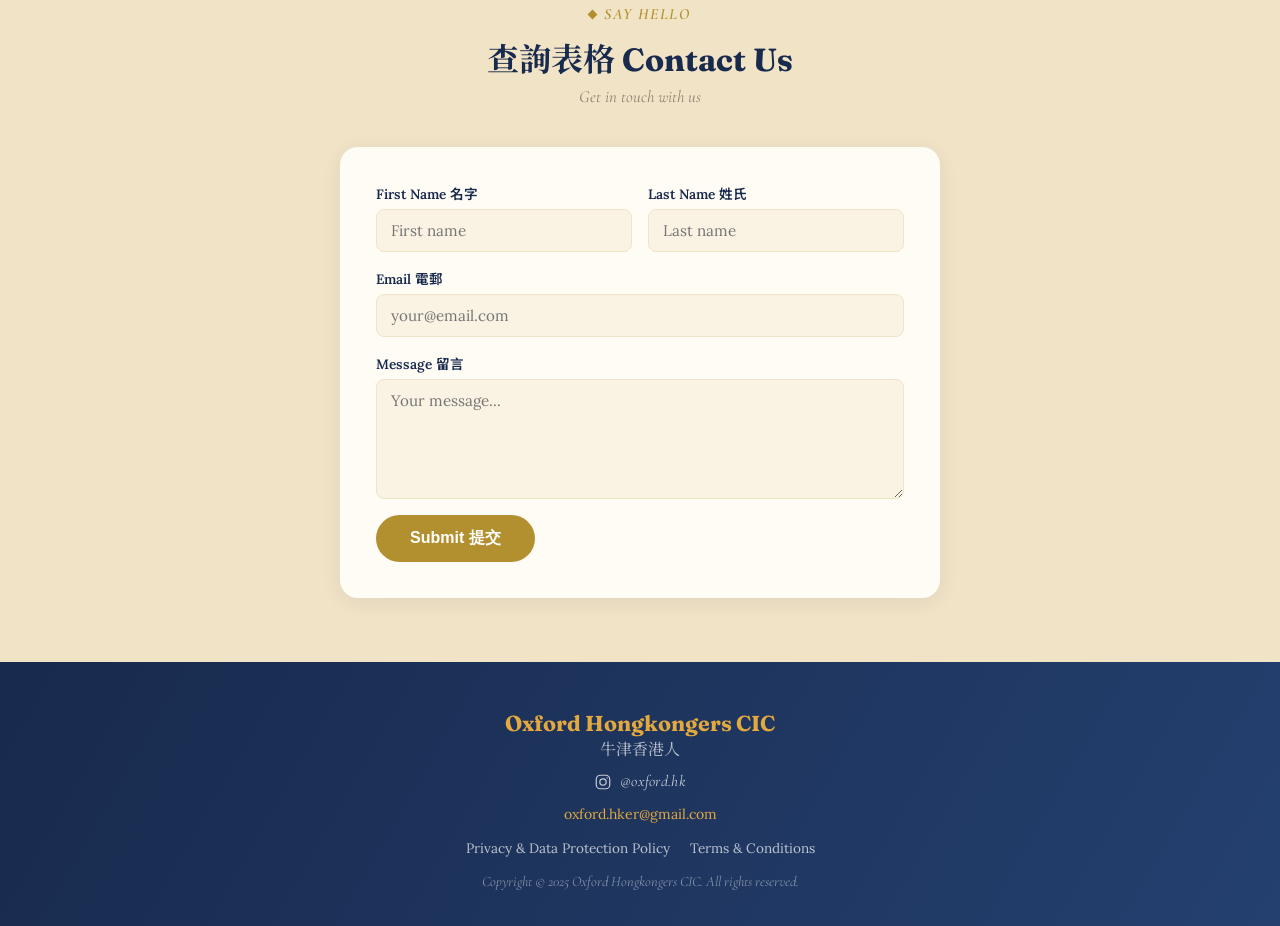
==== commit c92006a9: "Add floating nav button (all pages) and sticky category bar (resources & about-oxfordshire)" ====
--- a/index.html
+++ b/index.html
@@ -188,6 +188,9 @@
     </script>
   </section>
 
+  <!-- FLOATING NAV -->
+  <a class="floating-nav" href="#" onclick="scrollToTop(event)" title="Back to Top">↑</a>
+
   <!-- FOOTER -->
   <footer>
     <div class="footer-logo">
@@ -210,6 +213,26 @@
     <div class="footer-copy">Copyright &copy; 2025 Oxford Hongkongers CIC. All rights reserved.</div>
   </footer>
 
+  <script>
+    function scrollToTop(e) {
+      e.preventDefault();
+      window.scrollTo({ top: 0, behavior: 'smooth' });
+    }
+
+    // Show/hide floating nav based on scroll
+    const floatingNav = document.querySelector('.floating-nav');
+    window.addEventListener('scroll', () => {
+      if (window.scrollY > 300) {
+        floatingNav.style.opacity = '1';
+        floatingNav.style.pointerEvents = 'auto';
+      } else {
+        floatingNav.style.opacity = '0.3';
+        floatingNav.style.pointerEvents = 'none';
+      }
+    });
+    floatingNav.style.opacity = '0.3';
+    floatingNav.style.transition = 'opacity 0.3s ease';
+  </script>
   <script src="scripts.js"></script>
 </body>
 </html>
--- a/styles.css
+++ b/styles.css
@@ -1577,3 +1577,110 @@
     margin: -24px -24px 20px;
   }
 }
+
+/* ── FLOATING NAVIGATION ── */
+.floating-nav {
+  position: fixed;
+  bottom: 30px;
+  right: 30px;
+  width: 56px;
+  height: 56px;
+  background: var(--navy);
+  border-radius: 50%;
+  display: flex;
+  align-items: center;
+  justify-content: center;
+  cursor: pointer;
+  box-shadow: 0 4px 12px rgba(24,42,77,0.25);
+  transition: all 0.3s ease;
+  z-index: 99;
+  text-decoration: none;
+  color: var(--white);
+  font-size: 1.4rem;
+}
+
+.floating-nav:hover {
+  background: var(--gold);
+  color: var(--navy);
+  transform: scale(1.1);
+  box-shadow: 0 6px 16px rgba(227,168,62,0.35);
+}
+
+@media (max-width: 768px) {
+  .floating-nav {
+    bottom: 20px;
+    right: 20px;
+    width: 48px;
+    height: 48px;
+    font-size: 1.2rem;
+  }
+}
+
+/* ── STICKY CATEGORY BAR ── */
+.sticky-categories {
+  position: sticky;
+  top: 0;
+  background: var(--paper);
+  border-bottom: 2px solid var(--stone-2);
+  padding: 12px 20px;
+  z-index: 50;
+  box-shadow: 0 2px 8px rgba(24,42,77,0.08);
+  margin: 0;
+}
+
+.sticky-categories-inner {
+  max-width: 1200px;
+  margin: 0 auto;
+  display: flex;
+  align-items: center;
+  gap: 12px;
+  flex-wrap: wrap;
+  justify-content: center;
+}
+
+.sticky-categories-label {
+  font-size: 0.85rem;
+  font-weight: 600;
+  color: var(--gold-dark);
+  text-transform: uppercase;
+  letter-spacing: 0.5px;
+  margin-right: 8px;
+  white-space: nowrap;
+}
+
+.sticky-cat-link {
+  padding: 6px 14px;
+  background: var(--white);
+  border: 1px solid var(--stone-2);
+  border-radius: 20px;
+  font-size: 0.82rem;
+  color: var(--text);
+  text-decoration: none;
+  transition: all 0.2s ease;
+  white-space: nowrap;
+}
+
+.sticky-cat-link:hover {
+  background: var(--navy);
+  color: var(--white);
+  border-color: var(--navy);
+}
+
+@media (max-width: 768px) {
+  .sticky-categories {
+    padding: 10px 16px;
+  }
+
+  .sticky-categories-inner {
+    gap: 8px;
+  }
+
+  .sticky-categories-label {
+    display: none;
+  }
+
+  .sticky-cat-link {
+    padding: 5px 12px;
+    font-size: 0.75rem;
+  }
+}
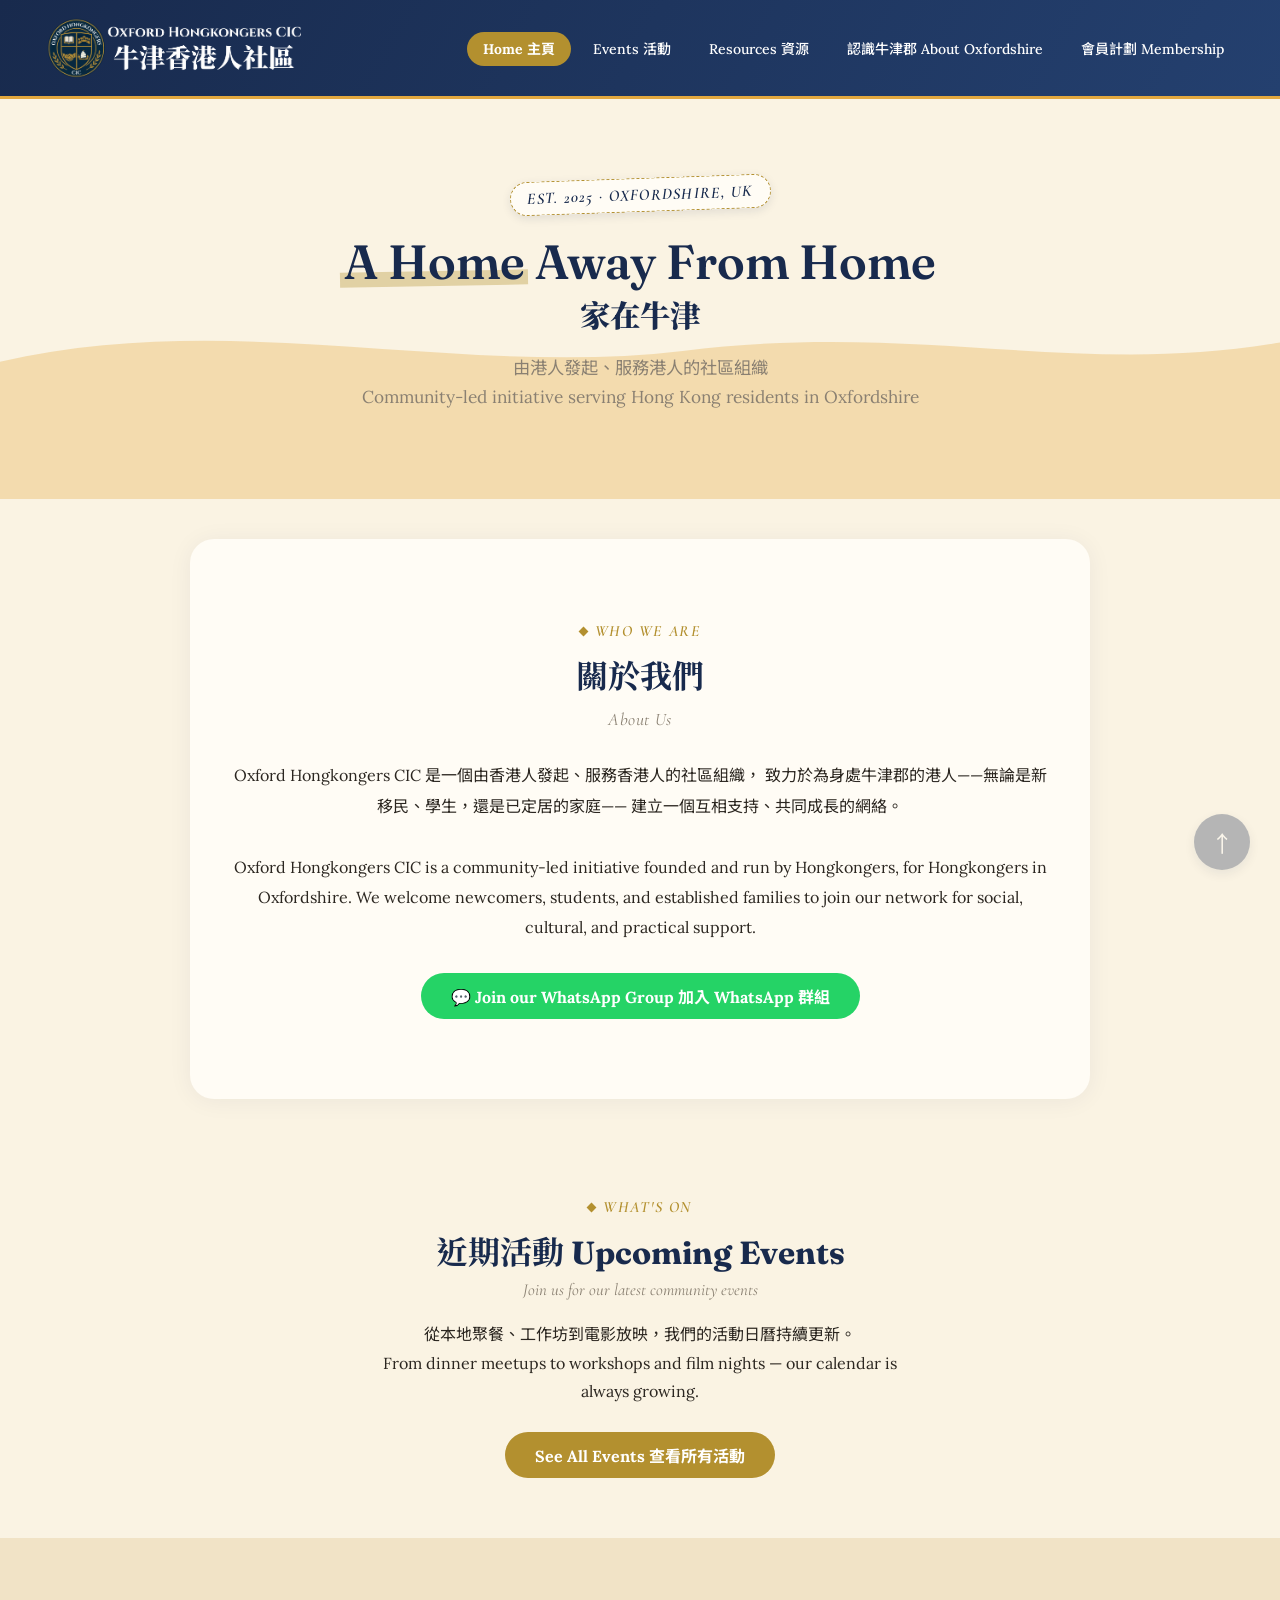
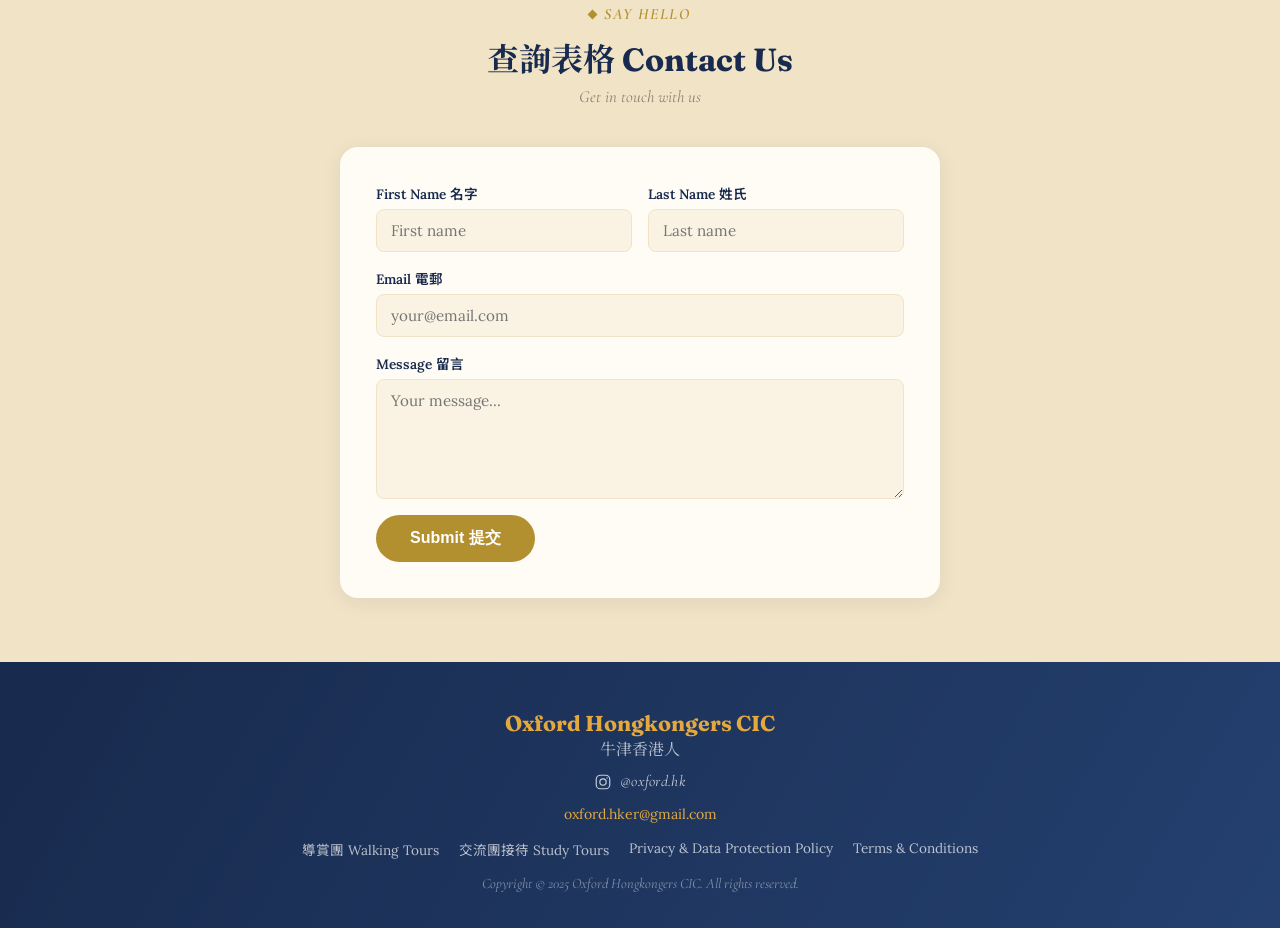
==== commit 7af65325: "Refine delegations page scope and add footer links to hidden pages delegations.html: - Remove logist" ====
--- a/index.html
+++ b/index.html
@@ -23,6 +23,7 @@
 
   <title>Oxford Hongkongers CIC | 牛津香港人 - Community for Hong Kong Residents in Oxfordshire</title>
   <link rel="canonical" href="https://oxford-hk.com" />
+  <link rel="icon" type="image/png" href="/favicon.png" />
   <link rel="preconnect" href="https://fonts.googleapis.com" />
 
   <!-- Structured Data (Schema.org) -->
@@ -207,6 +208,8 @@
       <a href="mailto:oxford.hker@gmail.com">oxford.hker@gmail.com</a>
     </div>
     <div class="footer-links">
+      <a href="walking-tours.html">導賞團 Walking Tours</a>
+      <a href="delegations.html">交流團接待 Study Tours</a>
       <a href="privacy.html">Privacy &amp; Data Protection Policy</a>
       <a href="terms.html">Terms &amp; Conditions</a>
     </div>
--- a/styles.css
+++ b/styles.css
@@ -1618,14 +1618,18 @@
 
 /* ── STICKY CATEGORY BAR ── */
 .sticky-categories {
-  position: sticky;
-  top: 0;
-  background: var(--paper);
-  border-bottom: 2px solid var(--stone-2);
-  padding: 12px 20px;
-  z-index: 50;
-  box-shadow: 0 2px 8px rgba(24,42,77,0.08);
-  margin: 0;
+  position: fixed;
+  top: 95px;
+  left: 0;
+  right: 0;
+  background: var(--paper);
+  border-bottom: 3px solid var(--gold);
+  padding: 16px 20px;
+  z-index: 99;
+  box-shadow: 0 4px 12px rgba(24,42,77,0.12);
+  width: 100%;
+  overflow-x: auto;
+  overflow-y: hidden;
 }
 
 .sticky-categories-inner {
@@ -1636,6 +1640,7 @@
   gap: 12px;
   flex-wrap: wrap;
   justify-content: center;
+  min-height: 32px;
 }
 
 .sticky-categories-label {
@@ -1646,10 +1651,11 @@
   letter-spacing: 0.5px;
   margin-right: 8px;
   white-space: nowrap;
+  flex-shrink: 0;
 }
 
 .sticky-cat-link {
-  padding: 6px 14px;
+  padding: 8px 16px;
   background: var(--white);
   border: 1px solid var(--stone-2);
   border-radius: 20px;
@@ -1658,21 +1664,27 @@
   text-decoration: none;
   transition: all 0.2s ease;
   white-space: nowrap;
-}
-
-.sticky-cat-link:hover {
+  flex-shrink: 0;
+}
+
+.sticky-cat-link:hover,
+.sticky-cat-link:focus {
   background: var(--navy);
   color: var(--white);
   border-color: var(--navy);
+  outline: none;
 }
 
 @media (max-width: 768px) {
   .sticky-categories {
-    padding: 10px 16px;
+    padding: 12px 12px;
   }
 
   .sticky-categories-inner {
-    gap: 8px;
+    gap: 6px;
+    justify-content: flex-start;
+    overflow-x: auto;
+    -webkit-overflow-scrolling: touch;
   }
 
   .sticky-categories-label {
@@ -1680,7 +1692,7 @@
   }
 
   .sticky-cat-link {
-    padding: 5px 12px;
+    padding: 6px 12px;
     font-size: 0.75rem;
   }
 }
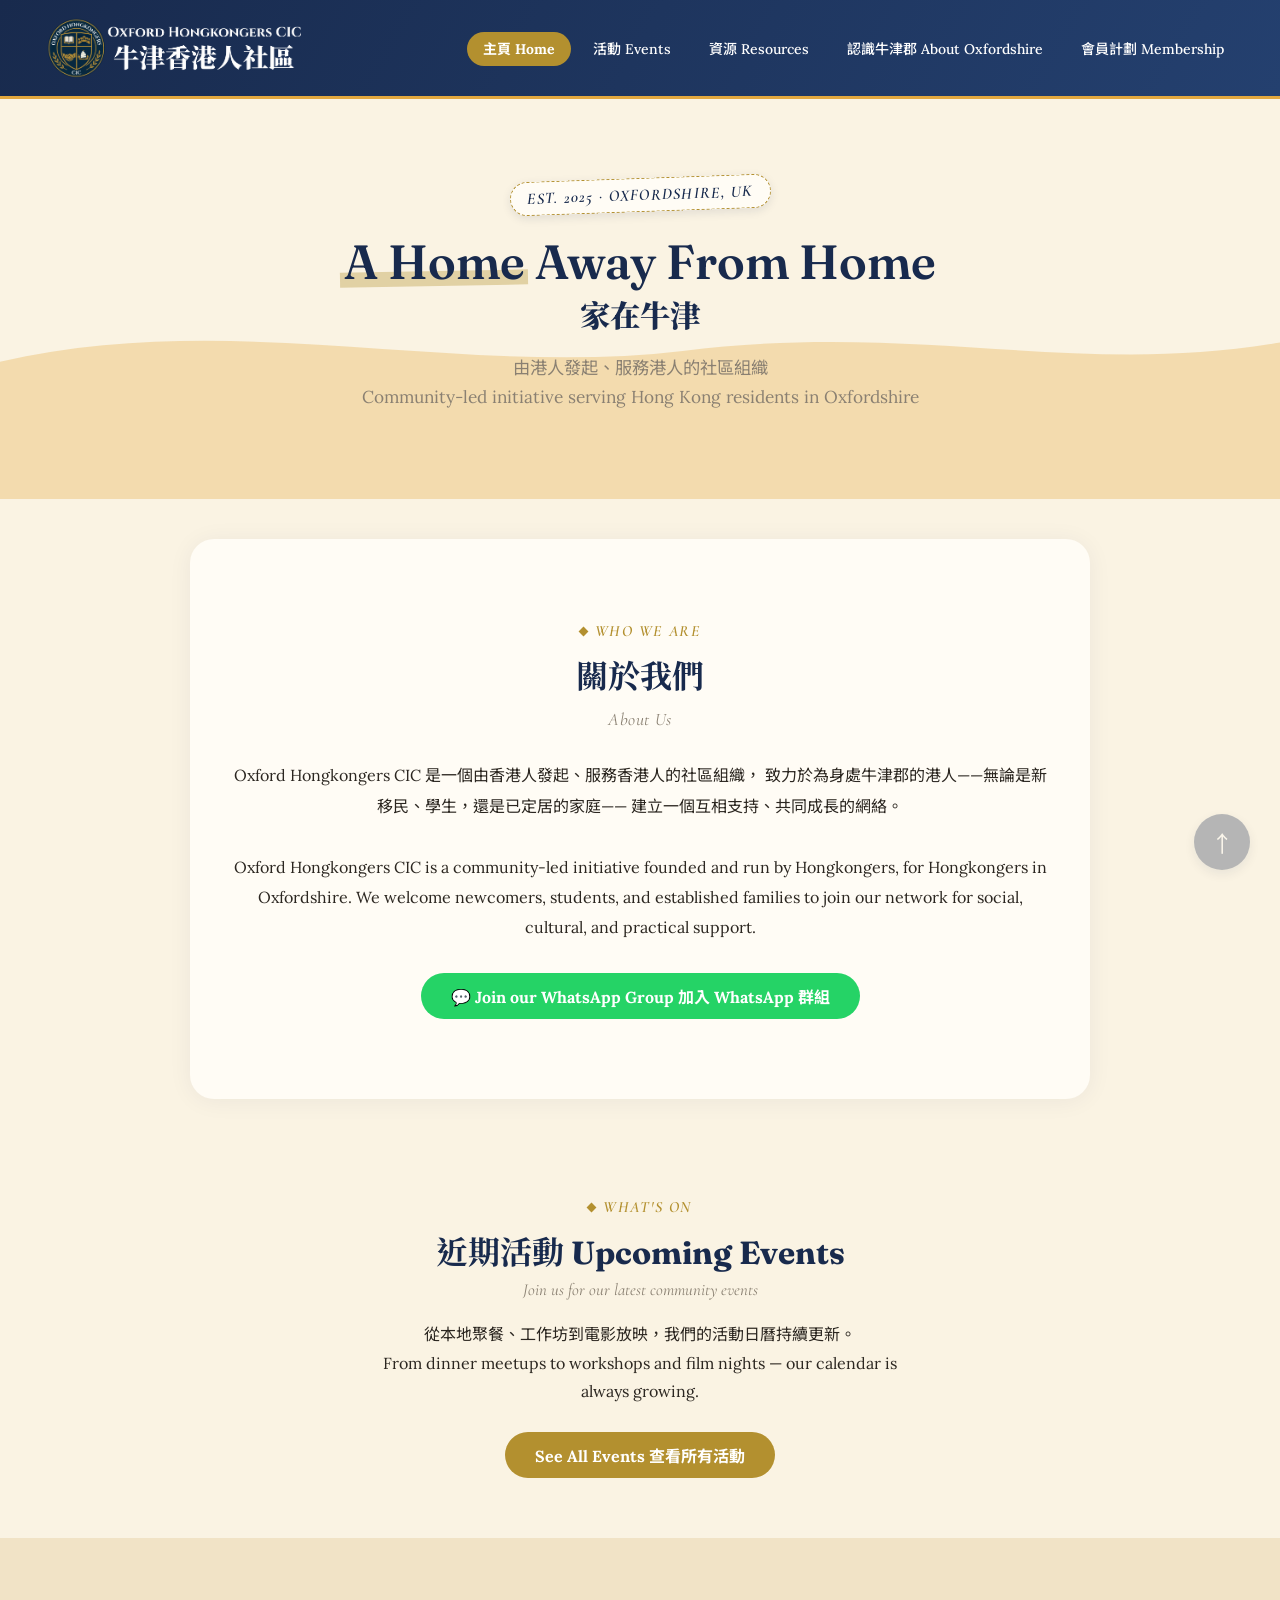
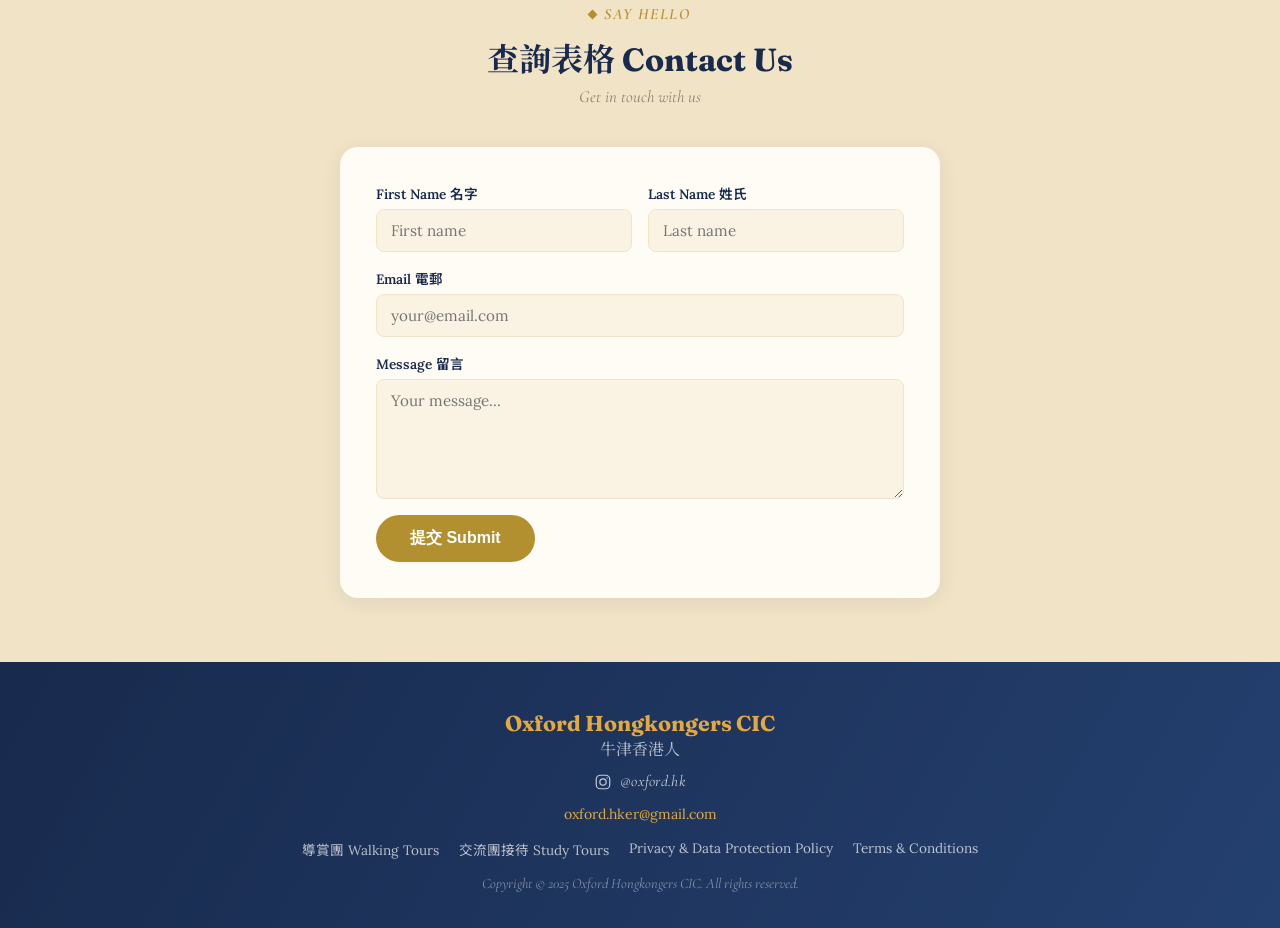
==== commit d13a904e: "Align bilingual text order: Chinese first throughout Navigation, buttons, and page titles now consis" ====
--- a/index.html
+++ b/index.html
@@ -73,9 +73,9 @@
       <span></span>
     </div>
     <ul class="nav-links" id="navLinks">
-      <li><a href="index.html" class="active">Home 主頁</a></li>
-      <li><a href="events.html">Events 活動</a></li>
-      <li><a href="resources.html">Resources 資源</a></li>
+      <li><a href="index.html" class="active">主頁 Home</a></li>
+      <li><a href="events.html">活動 Events</a></li>
+      <li><a href="resources.html">資源 Resources</a></li>
       <li><a href="about-oxfordshire.html">認識牛津郡 About Oxfordshire</a></li>
       <li><a href="membership.html">會員計劃 Membership</a></li>
     </ul>
@@ -173,7 +173,7 @@
           <label for="msg">Message 留言</label>
           <textarea id="msg" name="message" placeholder="Your message..." required></textarea>
         </div>
-        <button type="submit" class="btn-submit">Submit 提交</button>
+        <button type="submit" class="btn-submit">提交 Submit</button>
       </form>
     </div>
 
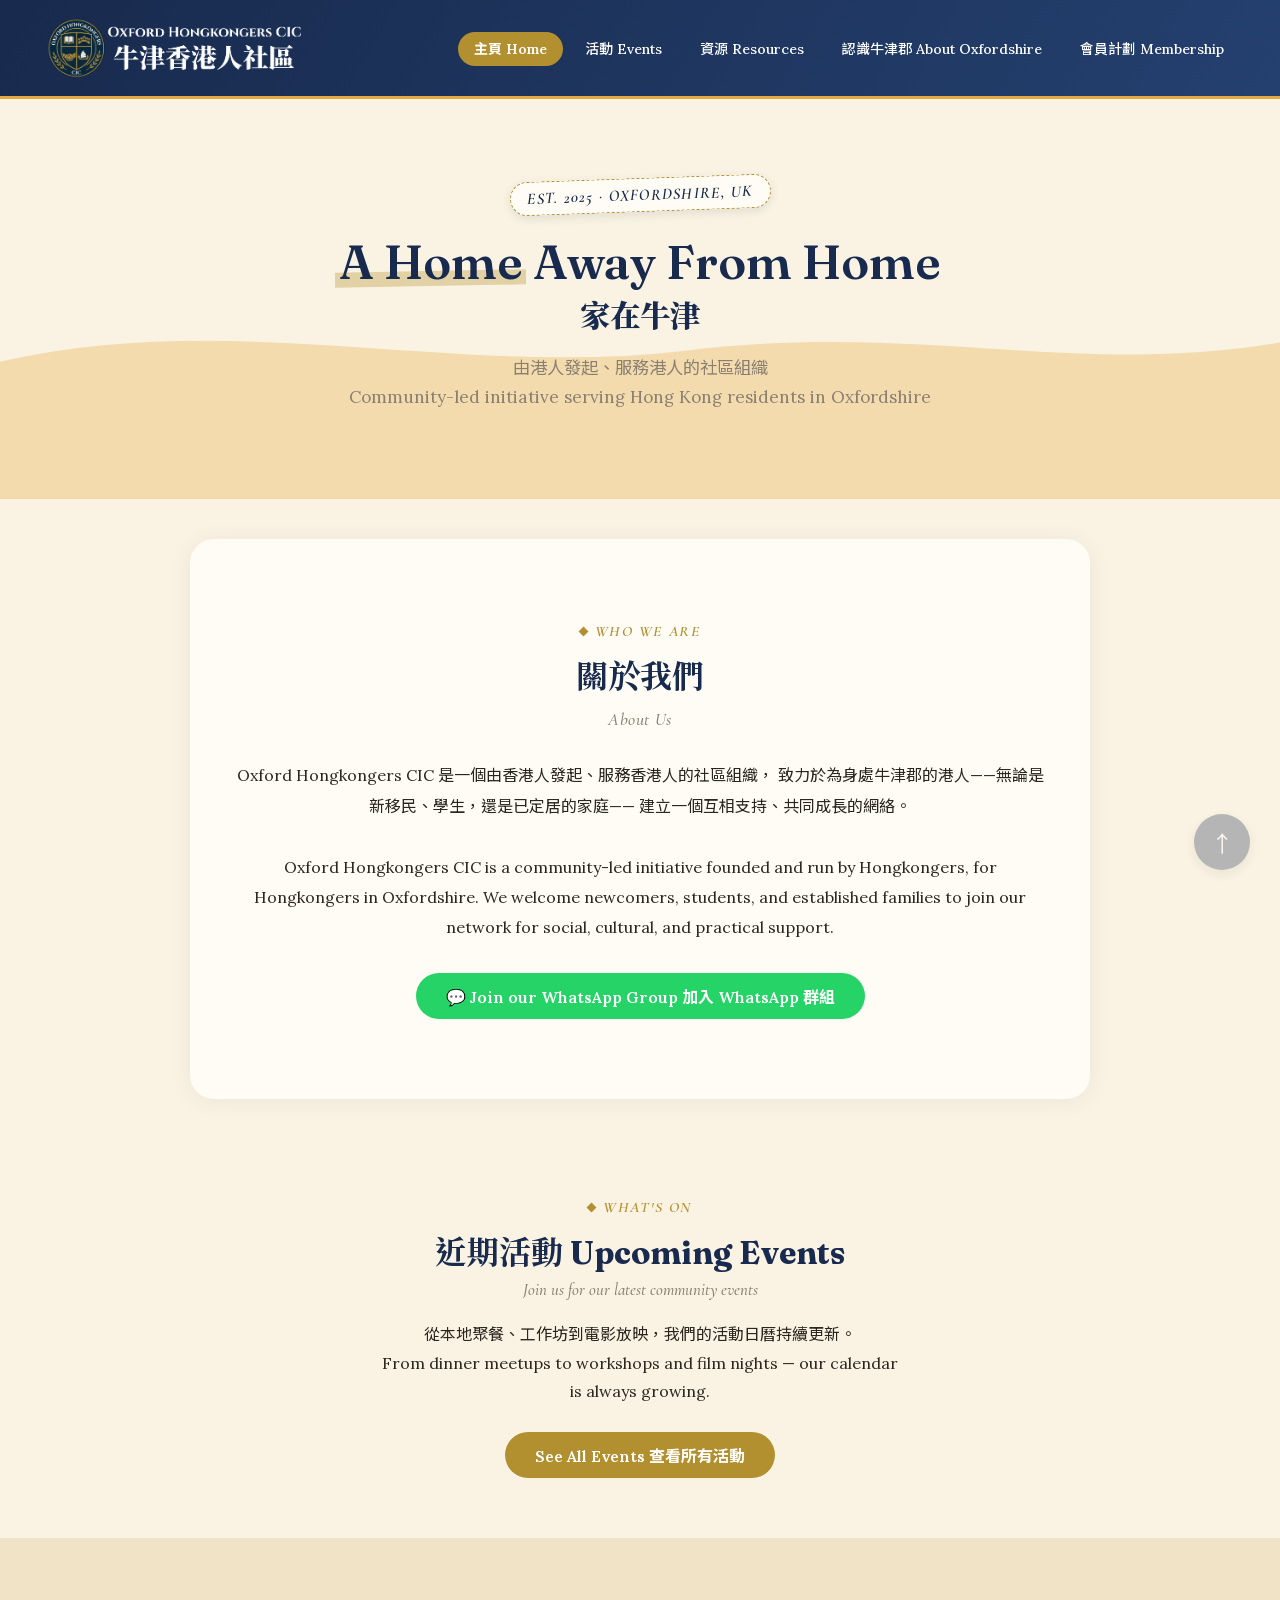
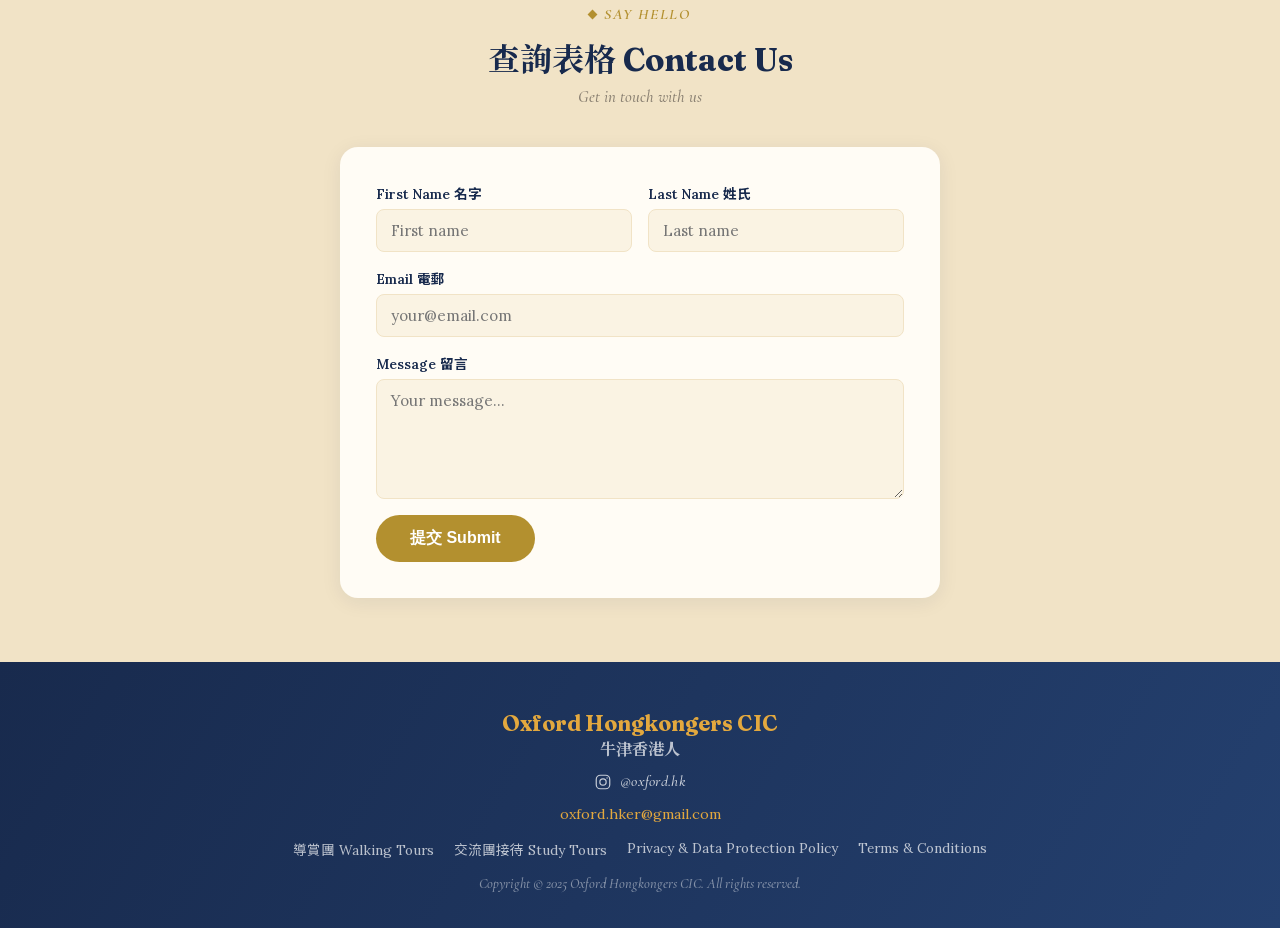
==== commit 66115869: "Self-host web fonts and correct the privacy policy Fonts were loaded from fonts.googleapis.com and f" ====
--- a/index.html
+++ b/index.html
@@ -24,7 +24,6 @@
   <title>Oxford Hongkongers CIC | 牛津香港人 - Community for Hong Kong Residents in Oxfordshire</title>
   <link rel="canonical" href="https://oxford-hk.com" />
   <link rel="icon" type="image/png" href="/favicon.png" />
-  <link rel="preconnect" href="https://fonts.googleapis.com" />
 
   <!-- Structured Data (Schema.org) -->
   <script type="application/ld+json">
@@ -56,8 +55,7 @@
     }
   }
   </script>
-  <link rel="preconnect" href="https://fonts.gstatic.com" crossorigin />
-  <link href="https://fonts.googleapis.com/css2?family=Fraunces:opsz,wght@9..144,400;9..144,600;9..144,700;9..144,900&family=Noto+Serif+TC:wght@700;900&family=Lora:ital,wght@0,400;0,500;0,600;1,400;1,500&family=Noto+Sans+TC:wght@400;500;700&family=Cormorant+Garamond:ital,wght@0,500;0,600;0,700;1,500;1,600&display=swap" rel="stylesheet" />
+  <link href="fonts-main.css" rel="stylesheet" />
   <link rel="stylesheet" href="styles.css" />
 </head>
 <body>
--- a/fonts-main.css
+++ b/fonts-main.css
@@ -0,0 +1,4996 @@
+/* Self-hosted Google Fonts for 11 main pages.
+   Generated from the Google Fonts css2 API, with all font files served
+   from this origin so no visitor IP is sent to Google (UK GDPR).
+   unicode-range splitting is Google's own, so only the subsets a page
+   actually needs are downloaded. To add a weight or family, re-fetch the
+   css2 URL, download the referenced .woff2 into fonts/, and rewrite the
+   url() paths to fonts/<filename>. */
+
+/* cyrillic-ext */
+@font-face {
+  font-family: 'Cormorant Garamond';
+  font-style: italic;
+  font-weight: 500;
+  font-display: swap;
+  src: url(fonts/co3ZmX5slCNuHLi8bLeY9MK7whWMhyjYrEtFmSqn7B6DxjY.woff2) format('woff2');
+  unicode-range: U+0460-052F, U+1C80-1C8A, U+20B4, U+2DE0-2DFF, U+A640-A69F, U+FE2E-FE2F;
+}
+/* cyrillic */
+@font-face {
+  font-family: 'Cormorant Garamond';
+  font-style: italic;
+  font-weight: 500;
+  font-display: swap;
+  src: url(fonts/co3ZmX5slCNuHLi8bLeY9MK7whWMhyjYrEtMmSqn7B6DxjY.woff2) format('woff2');
+  unicode-range: U+0301, U+0400-045F, U+0490-0491, U+04B0-04B1, U+2116;
+}
+/* vietnamese */
+@font-face {
+  font-family: 'Cormorant Garamond';
+  font-style: italic;
+  font-weight: 500;
+  font-display: swap;
+  src: url(fonts/co3ZmX5slCNuHLi8bLeY9MK7whWMhyjYrEtHmSqn7B6DxjY.woff2) format('woff2');
+  unicode-range: U+0102-0103, U+0110-0111, U+0128-0129, U+0168-0169, U+01A0-01A1, U+01AF-01B0, U+0300-0301, U+0303-0304, U+0308-0309, U+0323, U+0329, U+1EA0-1EF9, U+20AB;
+}
+/* latin-ext */
+@font-face {
+  font-family: 'Cormorant Garamond';
+  font-style: italic;
+  font-weight: 500;
+  font-display: swap;
+  src: url(fonts/co3ZmX5slCNuHLi8bLeY9MK7whWMhyjYrEtGmSqn7B6DxjY.woff2) format('woff2');
+  unicode-range: U+0100-02BA, U+02BD-02C5, U+02C7-02CC, U+02CE-02D7, U+02DD-02FF, U+0304, U+0308, U+0329, U+1D00-1DBF, U+1E00-1E9F, U+1EF2-1EFF, U+2020, U+20A0-20AB, U+20AD-20C4, U+2113, U+2C60-2C7F, U+A720-A7FF;
+}
+/* latin */
+@font-face {
+  font-family: 'Cormorant Garamond';
+  font-style: italic;
+  font-weight: 500;
+  font-display: swap;
+  src: url(fonts/co3ZmX5slCNuHLi8bLeY9MK7whWMhyjYrEtImSqn7B6D.woff2) format('woff2');
+  unicode-range: U+0000-00FF, U+0131, U+0152-0153, U+02BB-02BC, U+02C6, U+02DA, U+02DC, U+0304, U+0308, U+0329, U+2000-206F, U+20AC, U+2122, U+2191, U+2193, U+2212, U+2215, U+FEFF, U+FFFD;
+}
+/* cyrillic-ext */
+@font-face {
+  font-family: 'Cormorant Garamond';
+  font-style: italic;
+  font-weight: 600;
+  font-display: swap;
+  src: url(fonts/co3ZmX5slCNuHLi8bLeY9MK7whWMhyjYrEtFmSqn7B6DxjY.woff2) format('woff2');
+  unicode-range: U+0460-052F, U+1C80-1C8A, U+20B4, U+2DE0-2DFF, U+A640-A69F, U+FE2E-FE2F;
+}
+/* cyrillic */
+@font-face {
+  font-family: 'Cormorant Garamond';
+  font-style: italic;
+  font-weight: 600;
+  font-display: swap;
+  src: url(fonts/co3ZmX5slCNuHLi8bLeY9MK7whWMhyjYrEtMmSqn7B6DxjY.woff2) format('woff2');
+  unicode-range: U+0301, U+0400-045F, U+0490-0491, U+04B0-04B1, U+2116;
+}
+/* vietnamese */
+@font-face {
+  font-family: 'Cormorant Garamond';
+  font-style: italic;
+  font-weight: 600;
+  font-display: swap;
+  src: url(fonts/co3ZmX5slCNuHLi8bLeY9MK7whWMhyjYrEtHmSqn7B6DxjY.woff2) format('woff2');
+  unicode-range: U+0102-0103, U+0110-0111, U+0128-0129, U+0168-0169, U+01A0-01A1, U+01AF-01B0, U+0300-0301, U+0303-0304, U+0308-0309, U+0323, U+0329, U+1EA0-1EF9, U+20AB;
+}
+/* latin-ext */
+@font-face {
+  font-family: 'Cormorant Garamond';
+  font-style: italic;
+  font-weight: 600;
+  font-display: swap;
+  src: url(fonts/co3ZmX5slCNuHLi8bLeY9MK7whWMhyjYrEtGmSqn7B6DxjY.woff2) format('woff2');
+  unicode-range: U+0100-02BA, U+02BD-02C5, U+02C7-02CC, U+02CE-02D7, U+02DD-02FF, U+0304, U+0308, U+0329, U+1D00-1DBF, U+1E00-1E9F, U+1EF2-1EFF, U+2020, U+20A0-20AB, U+20AD-20C4, U+2113, U+2C60-2C7F, U+A720-A7FF;
+}
+/* latin */
+@font-face {
+  font-family: 'Cormorant Garamond';
+  font-style: italic;
+  font-weight: 600;
+  font-display: swap;
+  src: url(fonts/co3ZmX5slCNuHLi8bLeY9MK7whWMhyjYrEtImSqn7B6D.woff2) format('woff2');
+  unicode-range: U+0000-00FF, U+0131, U+0152-0153, U+02BB-02BC, U+02C6, U+02DA, U+02DC, U+0304, U+0308, U+0329, U+2000-206F, U+20AC, U+2122, U+2191, U+2193, U+2212, U+2215, U+FEFF, U+FFFD;
+}
+/* cyrillic-ext */
+@font-face {
+  font-family: 'Cormorant Garamond';
+  font-style: normal;
+  font-weight: 500;
+  font-display: swap;
+  src: url(fonts/co3bmX5slCNuHLi8bLeY9MK7whWMhyjYpHtKky2F7i6C.woff2) format('woff2');
+  unicode-range: U+0460-052F, U+1C80-1C8A, U+20B4, U+2DE0-2DFF, U+A640-A69F, U+FE2E-FE2F;
+}
+/* cyrillic */
+@font-face {
+  font-family: 'Cormorant Garamond';
+  font-style: normal;
+  font-weight: 500;
+  font-display: swap;
+  src: url(fonts/co3bmX5slCNuHLi8bLeY9MK7whWMhyjYrXtKky2F7i6C.woff2) format('woff2');
+  unicode-range: U+0301, U+0400-045F, U+0490-0491, U+04B0-04B1, U+2116;
+}
+/* vietnamese */
+@font-face {
+  font-family: 'Cormorant Garamond';
+  font-style: normal;
+  font-weight: 500;
+  font-display: swap;
+  src: url(fonts/co3bmX5slCNuHLi8bLeY9MK7whWMhyjYpntKky2F7i6C.woff2) format('woff2');
+  unicode-range: U+0102-0103, U+0110-0111, U+0128-0129, U+0168-0169, U+01A0-01A1, U+01AF-01B0, U+0300-0301, U+0303-0304, U+0308-0309, U+0323, U+0329, U+1EA0-1EF9, U+20AB;
+}
+/* latin-ext */
+@font-face {
+  font-family: 'Cormorant Garamond';
+  font-style: normal;
+  font-weight: 500;
+  font-display: swap;
+  src: url(fonts/co3bmX5slCNuHLi8bLeY9MK7whWMhyjYp3tKky2F7i6C.woff2) format('woff2');
+  unicode-range: U+0100-02BA, U+02BD-02C5, U+02C7-02CC, U+02CE-02D7, U+02DD-02FF, U+0304, U+0308, U+0329, U+1D00-1DBF, U+1E00-1E9F, U+1EF2-1EFF, U+2020, U+20A0-20AB, U+20AD-20C4, U+2113, U+2C60-2C7F, U+A720-A7FF;
+}
+/* latin */
+@font-face {
+  font-family: 'Cormorant Garamond';
+  font-style: normal;
+  font-weight: 500;
+  font-display: swap;
+  src: url(fonts/co3bmX5slCNuHLi8bLeY9MK7whWMhyjYqXtKky2F7g.woff2) format('woff2');
+  unicode-range: U+0000-00FF, U+0131, U+0152-0153, U+02BB-02BC, U+02C6, U+02DA, U+02DC, U+0304, U+0308, U+0329, U+2000-206F, U+20AC, U+2122, U+2191, U+2193, U+2212, U+2215, U+FEFF, U+FFFD;
+}
+/* cyrillic-ext */
+@font-face {
+  font-family: 'Cormorant Garamond';
+  font-style: normal;
+  font-weight: 600;
+  font-display: swap;
+  src: url(fonts/co3bmX5slCNuHLi8bLeY9MK7whWMhyjYpHtKky2F7i6C.woff2) format('woff2');
+  unicode-range: U+0460-052F, U+1C80-1C8A, U+20B4, U+2DE0-2DFF, U+A640-A69F, U+FE2E-FE2F;
+}
+/* cyrillic */
+@font-face {
+  font-family: 'Cormorant Garamond';
+  font-style: normal;
+  font-weight: 600;
+  font-display: swap;
+  src: url(fonts/co3bmX5slCNuHLi8bLeY9MK7whWMhyjYrXtKky2F7i6C.woff2) format('woff2');
+  unicode-range: U+0301, U+0400-045F, U+0490-0491, U+04B0-04B1, U+2116;
+}
+/* vietnamese */
+@font-face {
+  font-family: 'Cormorant Garamond';
+  font-style: normal;
+  font-weight: 600;
+  font-display: swap;
+  src: url(fonts/co3bmX5slCNuHLi8bLeY9MK7whWMhyjYpntKky2F7i6C.woff2) format('woff2');
+  unicode-range: U+0102-0103, U+0110-0111, U+0128-0129, U+0168-0169, U+01A0-01A1, U+01AF-01B0, U+0300-0301, U+0303-0304, U+0308-0309, U+0323, U+0329, U+1EA0-1EF9, U+20AB;
+}
+/* latin-ext */
+@font-face {
+  font-family: 'Cormorant Garamond';
+  font-style: normal;
+  font-weight: 600;
+  font-display: swap;
+  src: url(fonts/co3bmX5slCNuHLi8bLeY9MK7whWMhyjYp3tKky2F7i6C.woff2) format('woff2');
+  unicode-range: U+0100-02BA, U+02BD-02C5, U+02C7-02CC, U+02CE-02D7, U+02DD-02FF, U+0304, U+0308, U+0329, U+1D00-1DBF, U+1E00-1E9F, U+1EF2-1EFF, U+2020, U+20A0-20AB, U+20AD-20C4, U+2113, U+2C60-2C7F, U+A720-A7FF;
+}
+/* latin */
+@font-face {
+  font-family: 'Cormorant Garamond';
+  font-style: normal;
+  font-weight: 600;
+  font-display: swap;
+  src: url(fonts/co3bmX5slCNuHLi8bLeY9MK7whWMhyjYqXtKky2F7g.woff2) format('woff2');
+  unicode-range: U+0000-00FF, U+0131, U+0152-0153, U+02BB-02BC, U+02C6, U+02DA, U+02DC, U+0304, U+0308, U+0329, U+2000-206F, U+20AC, U+2122, U+2191, U+2193, U+2212, U+2215, U+FEFF, U+FFFD;
+}
+/* cyrillic-ext */
+@font-face {
+  font-family: 'Cormorant Garamond';
+  font-style: normal;
+  font-weight: 700;
+  font-display: swap;
+  src: url(fonts/co3bmX5slCNuHLi8bLeY9MK7whWMhyjYpHtKky2F7i6C.woff2) format('woff2');
+  unicode-range: U+0460-052F, U+1C80-1C8A, U+20B4, U+2DE0-2DFF, U+A640-A69F, U+FE2E-FE2F;
+}
+/* cyrillic */
+@font-face {
+  font-family: 'Cormorant Garamond';
+  font-style: normal;
+  font-weight: 700;
+  font-display: swap;
+  src: url(fonts/co3bmX5slCNuHLi8bLeY9MK7whWMhyjYrXtKky2F7i6C.woff2) format('woff2');
+  unicode-range: U+0301, U+0400-045F, U+0490-0491, U+04B0-04B1, U+2116;
+}
+/* vietnamese */
+@font-face {
+  font-family: 'Cormorant Garamond';
+  font-style: normal;
+  font-weight: 700;
+  font-display: swap;
+  src: url(fonts/co3bmX5slCNuHLi8bLeY9MK7whWMhyjYpntKky2F7i6C.woff2) format('woff2');
+  unicode-range: U+0102-0103, U+0110-0111, U+0128-0129, U+0168-0169, U+01A0-01A1, U+01AF-01B0, U+0300-0301, U+0303-0304, U+0308-0309, U+0323, U+0329, U+1EA0-1EF9, U+20AB;
+}
+/* latin-ext */
+@font-face {
+  font-family: 'Cormorant Garamond';
+  font-style: normal;
+  font-weight: 700;
+  font-display: swap;
+  src: url(fonts/co3bmX5slCNuHLi8bLeY9MK7whWMhyjYp3tKky2F7i6C.woff2) format('woff2');
+  unicode-range: U+0100-02BA, U+02BD-02C5, U+02C7-02CC, U+02CE-02D7, U+02DD-02FF, U+0304, U+0308, U+0329, U+1D00-1DBF, U+1E00-1E9F, U+1EF2-1EFF, U+2020, U+20A0-20AB, U+20AD-20C4, U+2113, U+2C60-2C7F, U+A720-A7FF;
+}
+/* latin */
+@font-face {
+  font-family: 'Cormorant Garamond';
+  font-style: normal;
+  font-weight: 700;
+  font-display: swap;
+  src: url(fonts/co3bmX5slCNuHLi8bLeY9MK7whWMhyjYqXtKky2F7g.woff2) format('woff2');
+  unicode-range: U+0000-00FF, U+0131, U+0152-0153, U+02BB-02BC, U+02C6, U+02DA, U+02DC, U+0304, U+0308, U+0329, U+2000-206F, U+20AC, U+2122, U+2191, U+2193, U+2212, U+2215, U+FEFF, U+FFFD;
+}
+/* vietnamese */
+@font-face {
+  font-family: 'Fraunces';
+  font-style: normal;
+  font-weight: 400;
+  font-display: swap;
+  src: url(fonts/6NU78FyLNQOQZAnv9bYEvDiIdE9Ea92uemAk_WBq8U_9v0c2Wa0KxCBTeP2Xz5fU8w.woff2) format('woff2');
+  unicode-range: U+0102-0103, U+0110-0111, U+0128-0129, U+0168-0169, U+01A0-01A1, U+01AF-01B0, U+0300-0301, U+0303-0304, U+0308-0309, U+0323, U+0329, U+1EA0-1EF9, U+20AB;
+}
+/* latin-ext */
+@font-face {
+  font-family: 'Fraunces';
+  font-style: normal;
+  font-weight: 400;
+  font-display: swap;
+  src: url(fonts/6NU78FyLNQOQZAnv9bYEvDiIdE9Ea92uemAk_WBq8U_9v0c2Wa0KxCFTeP2Xz5fU8w.woff2) format('woff2');
+  unicode-range: U+0100-02BA, U+02BD-02C5, U+02C7-02CC, U+02CE-02D7, U+02DD-02FF, U+0304, U+0308, U+0329, U+1D00-1DBF, U+1E00-1E9F, U+1EF2-1EFF, U+2020, U+20A0-20AB, U+20AD-20C4, U+2113, U+2C60-2C7F, U+A720-A7FF;
+}
+/* latin */
+@font-face {
+  font-family: 'Fraunces';
+  font-style: normal;
+  font-weight: 400;
+  font-display: swap;
+  src: url(fonts/6NU78FyLNQOQZAnv9bYEvDiIdE9Ea92uemAk_WBq8U_9v0c2Wa0KxC9TeP2Xz5c.woff2) format('woff2');
+  unicode-range: U+0000-00FF, U+0131, U+0152-0153, U+02BB-02BC, U+02C6, U+02DA, U+02DC, U+0304, U+0308, U+0329, U+2000-206F, U+20AC, U+2122, U+2191, U+2193, U+2212, U+2215, U+FEFF, U+FFFD;
+}
+/* vietnamese */
+@font-face {
+  font-family: 'Fraunces';
+  font-style: normal;
+  font-weight: 600;
+  font-display: swap;
+  src: url(fonts/6NU78FyLNQOQZAnv9bYEvDiIdE9Ea92uemAk_WBq8U_9v0c2Wa0KxCBTeP2Xz5fU8w.woff2) format('woff2');
+  unicode-range: U+0102-0103, U+0110-0111, U+0128-0129, U+0168-0169, U+01A0-01A1, U+01AF-01B0, U+0300-0301, U+0303-0304, U+0308-0309, U+0323, U+0329, U+1EA0-1EF9, U+20AB;
+}
+/* latin-ext */
+@font-face {
+  font-family: 'Fraunces';
+  font-style: normal;
+  font-weight: 600;
+  font-display: swap;
+  src: url(fonts/6NU78FyLNQOQZAnv9bYEvDiIdE9Ea92uemAk_WBq8U_9v0c2Wa0KxCFTeP2Xz5fU8w.woff2) format('woff2');
+  unicode-range: U+0100-02BA, U+02BD-02C5, U+02C7-02CC, U+02CE-02D7, U+02DD-02FF, U+0304, U+0308, U+0329, U+1D00-1DBF, U+1E00-1E9F, U+1EF2-1EFF, U+2020, U+20A0-20AB, U+20AD-20C4, U+2113, U+2C60-2C7F, U+A720-A7FF;
+}
+/* latin */
+@font-face {
+  font-family: 'Fraunces';
+  font-style: normal;
+  font-weight: 600;
+  font-display: swap;
+  src: url(fonts/6NU78FyLNQOQZAnv9bYEvDiIdE9Ea92uemAk_WBq8U_9v0c2Wa0KxC9TeP2Xz5c.woff2) format('woff2');
+  unicode-range: U+0000-00FF, U+0131, U+0152-0153, U+02BB-02BC, U+02C6, U+02DA, U+02DC, U+0304, U+0308, U+0329, U+2000-206F, U+20AC, U+2122, U+2191, U+2193, U+2212, U+2215, U+FEFF, U+FFFD;
+}
+/* vietnamese */
+@font-face {
+  font-family: 'Fraunces';
+  font-style: normal;
+  font-weight: 700;
+  font-display: swap;
+  src: url(fonts/6NU78FyLNQOQZAnv9bYEvDiIdE9Ea92uemAk_WBq8U_9v0c2Wa0KxCBTeP2Xz5fU8w.woff2) format('woff2');
+  unicode-range: U+0102-0103, U+0110-0111, U+0128-0129, U+0168-0169, U+01A0-01A1, U+01AF-01B0, U+0300-0301, U+0303-0304, U+0308-0309, U+0323, U+0329, U+1EA0-1EF9, U+20AB;
+}
+/* latin-ext */
+@font-face {
+  font-family: 'Fraunces';
+  font-style: normal;
+  font-weight: 700;
+  font-display: swap;
+  src: url(fonts/6NU78FyLNQOQZAnv9bYEvDiIdE9Ea92uemAk_WBq8U_9v0c2Wa0KxCFTeP2Xz5fU8w.woff2) format('woff2');
+  unicode-range: U+0100-02BA, U+02BD-02C5, U+02C7-02CC, U+02CE-02D7, U+02DD-02FF, U+0304, U+0308, U+0329, U+1D00-1DBF, U+1E00-1E9F, U+1EF2-1EFF, U+2020, U+20A0-20AB, U+20AD-20C4, U+2113, U+2C60-2C7F, U+A720-A7FF;
+}
+/* latin */
+@font-face {
+  font-family: 'Fraunces';
+  font-style: normal;
+  font-weight: 700;
+  font-display: swap;
+  src: url(fonts/6NU78FyLNQOQZAnv9bYEvDiIdE9Ea92uemAk_WBq8U_9v0c2Wa0KxC9TeP2Xz5c.woff2) format('woff2');
+  unicode-range: U+0000-00FF, U+0131, U+0152-0153, U+02BB-02BC, U+02C6, U+02DA, U+02DC, U+0304, U+0308, U+0329, U+2000-206F, U+20AC, U+2122, U+2191, U+2193, U+2212, U+2215, U+FEFF, U+FFFD;
+}
+/* vietnamese */
+@font-face {
+  font-family: 'Fraunces';
+  font-style: normal;
+  font-weight: 900;
+  font-display: swap;
+  src: url(fonts/6NU78FyLNQOQZAnv9bYEvDiIdE9Ea92uemAk_WBq8U_9v0c2Wa0KxCBTeP2Xz5fU8w.woff2) format('woff2');
+  unicode-range: U+0102-0103, U+0110-0111, U+0128-0129, U+0168-0169, U+01A0-01A1, U+01AF-01B0, U+0300-0301, U+0303-0304, U+0308-0309, U+0323, U+0329, U+1EA0-1EF9, U+20AB;
+}
+/* latin-ext */
+@font-face {
+  font-family: 'Fraunces';
+  font-style: normal;
+  font-weight: 900;
+  font-display: swap;
+  src: url(fonts/6NU78FyLNQOQZAnv9bYEvDiIdE9Ea92uemAk_WBq8U_9v0c2Wa0KxCFTeP2Xz5fU8w.woff2) format('woff2');
+  unicode-range: U+0100-02BA, U+02BD-02C5, U+02C7-02CC, U+02CE-02D7, U+02DD-02FF, U+0304, U+0308, U+0329, U+1D00-1DBF, U+1E00-1E9F, U+1EF2-1EFF, U+2020, U+20A0-20AB, U+20AD-20C4, U+2113, U+2C60-2C7F, U+A720-A7FF;
+}
+/* latin */
+@font-face {
+  font-family: 'Fraunces';
+  font-style: normal;
+  font-weight: 900;
+  font-display: swap;
+  src: url(fonts/6NU78FyLNQOQZAnv9bYEvDiIdE9Ea92uemAk_WBq8U_9v0c2Wa0KxC9TeP2Xz5c.woff2) format('woff2');
+  unicode-range: U+0000-00FF, U+0131, U+0152-0153, U+02BB-02BC, U+02C6, U+02DA, U+02DC, U+0304, U+0308, U+0329, U+2000-206F, U+20AC, U+2122, U+2191, U+2193, U+2212, U+2215, U+FEFF, U+FFFD;
+}
+/* cyrillic-ext */
+@font-face {
+  font-family: 'Lora';
+  font-style: italic;
+  font-weight: 400;
+  font-display: swap;
+  src: url(fonts/0QIhMX1D_JOuMw_LLPtLtfOm84TX.woff2) format('woff2');
+  unicode-range: U+0460-052F, U+1C80-1C8A, U+20B4, U+2DE0-2DFF, U+A640-A69F, U+FE2E-FE2F;
+}
+/* cyrillic */
+@font-face {
+  font-family: 'Lora';
+  font-style: italic;
+  font-weight: 400;
+  font-display: swap;
+  src: url(fonts/0QIhMX1D_JOuMw_LJftLtfOm84TX.woff2) format('woff2');
+  unicode-range: U+0301, U+0400-045F, U+0490-0491, U+04B0-04B1, U+2116;
+}
+/* math */
+@font-face {
+  font-family: 'Lora';
+  font-style: italic;
+  font-weight: 400;
+  font-display: swap;
+  src: url(fonts/0QIhMX1D_JOuMw_LXftLtfOm84TX.woff2) format('woff2');
+  unicode-range: U+0302-0303, U+0305, U+0307-0308, U+0310, U+0312, U+0315, U+031A, U+0326-0327, U+032C, U+032F-0330, U+0332-0333, U+0338, U+033A, U+0346, U+034D, U+0391-03A1, U+03A3-03A9, U+03B1-03C9, U+03D1, U+03D5-03D6, U+03F0-03F1, U+03F4-03F5, U+2016-2017, U+2034-2038, U+203C, U+2040, U+2043, U+2047, U+2050, U+2057, U+205F, U+2070-2071, U+2074-209F, U+20D0-20DC, U+20E1, U+20E5-20EF, U+2100-2112, U+2114-2115, U+2117-2121, U+2123-214F, U+2190, U+2192, U+2194-21AE, U+21B0-21E5, U+21F1-21F2, U+21F4-2211, U+2213-2214, U+2216-22FF, U+2308-230B, U+2310, U+2319, U+231C-2321, U+2336-237A, U+237C, U+2395, U+239B-23B7, U+23D0, U+23DC-23E1, U+2474-2475, U+25AF, U+25B3, U+25B7, U+25BD, U+25C1, U+25CA, U+25CC, U+25FB, U+266D-266F, U+27C0-27FF, U+2900-2AFF, U+2B0E-2B11, U+2B30-2B4C, U+2BFE, U+3030, U+FF5B, U+FF5D, U+1D400-1D7FF, U+1EE00-1EEFF;
+}
+/* symbols */
+@font-face {
+  font-family: 'Lora';
+  font-style: italic;
+  font-weight: 400;
+  font-display: swap;
+  src: url(fonts/0QIhMX1D_JOuMw_LT_tLtfOm84TX.woff2) format('woff2');
+  unicode-range: U+0001-000C, U+000E-001F, U+007F-009F, U+20DD-20E0, U+20E2-20E4, U+2150-218F, U+2190, U+2192, U+2194-2199, U+21AF, U+21E6-21F0, U+21F3, U+2218-2219, U+2299, U+22C4-22C6, U+2300-243F, U+2440-244A, U+2460-24FF, U+25A0-27BF, U+2800-28FF, U+2921-2922, U+2981, U+29BF, U+29EB, U+2B00-2BFF, U+4DC0-4DFF, U+FFF9-FFFB, U+10140-1018E, U+10190-1019C, U+101A0, U+101D0-101FD, U+102E0-102FB, U+10E60-10E7E, U+1D2C0-1D2D3, U+1D2E0-1D37F, U+1F000-1F0FF, U+1F100-1F1AE, U+1F1E6-1F1FF, U+1F30D-1F30F, U+1F315, U+1F31C, U+1F31E, U+1F320-1F32C, U+1F336, U+1F378, U+1F37D, U+1F382, U+1F393-1F39F, U+1F3A7-1F3A8, U+1F3AC-1F3AF, U+1F3C2, U+1F3C4-1F3C6, U+1F3CA-1F3CE, U+1F3D4-1F3E0, U+1F3ED, U+1F3F1-1F3F3, U+1F3F5-1F3F7, U+1F408, U+1F415, U+1F41F, U+1F426, U+1F43F, U+1F441-1F442, U+1F444, U+1F446-1F449, U+1F44C-1F44E, U+1F453, U+1F46A, U+1F47D, U+1F4A3, U+1F4B0, U+1F4B3, U+1F4B9, U+1F4BB, U+1F4BF, U+1F4C8-1F4CB, U+1F4D6, U+1F4DA, U+1F4DF, U+1F4E3-1F4E6, U+1F4EA-1F4ED, U+1F4F7, U+1F4F9-1F4FB, U+1F4FD-1F4FE, U+1F503, U+1F507-1F50B, U+1F50D, U+1F512-1F513, U+1F53E-1F54A, U+1F54F-1F5FA, U+1F610, U+1F650-1F67F, U+1F687, U+1F68D, U+1F691, U+1F694, U+1F698, U+1F6AD, U+1F6B2, U+1F6B9-1F6BA, U+1F6BC, U+1F6C6-1F6CF, U+1F6D3-1F6D7, U+1F6E0-1F6EA, U+1F6F0-1F6F3, U+1F6F7-1F6FC, U+1F700-1F80B, U+1F810-1F847, U+1F850-1F859, U+1F860-1F887, U+1F890-1F8AD, U+1F8B0-1F8BB, U+1F8C0-1F8C1, U+1F8D0-1F8D8, U+1F900-1F90B, U+1F93B, U+1F946, U+1F984, U+1F996, U+1F9E9, U+1FA00-1FA6F, U+1FA70-1FA7C, U+1FA80-1FAC6, U+1FAC8, U+1FACC-1FADD, U+1FADF-1FAEB, U+1FAEF-1FAFA, U+1FB00-1FBFF;
+}
+/* vietnamese */
+@font-face {
+  font-family: 'Lora';
+  font-style: italic;
+  font-weight: 400;
+  font-display: swap;
+  src: url(fonts/0QIhMX1D_JOuMw_LLvtLtfOm84TX.woff2) format('woff2');
+  unicode-range: U+0102-0103, U+0110-0111, U+0128-0129, U+0168-0169, U+01A0-01A1, U+01AF-01B0, U+0300-0301, U+0303-0304, U+0308-0309, U+0323, U+0329, U+1EA0-1EF9, U+20AB;
+}
+/* latin-ext */
+@font-face {
+  font-family: 'Lora';
+  font-style: italic;
+  font-weight: 400;
+  font-display: swap;
+  src: url(fonts/0QIhMX1D_JOuMw_LL_tLtfOm84TX.woff2) format('woff2');
+  unicode-range: U+0100-02BA, U+02BD-02C5, U+02C7-02CC, U+02CE-02D7, U+02DD-02FF, U+0304, U+0308, U+0329, U+1D00-1DBF, U+1E00-1E9F, U+1EF2-1EFF, U+2020, U+20A0-20AB, U+20AD-20C4, U+2113, U+2C60-2C7F, U+A720-A7FF;
+}
+/* latin */
+@font-face {
+  font-family: 'Lora';
+  font-style: italic;
+  font-weight: 400;
+  font-display: swap;
+  src: url(fonts/0QIhMX1D_JOuMw_LIftLtfOm8w.woff2) format('woff2');
+  unicode-range: U+0000-00FF, U+0131, U+0152-0153, U+02BB-02BC, U+02C6, U+02DA, U+02DC, U+0304, U+0308, U+0329, U+2000-206F, U+20AC, U+2122, U+2191, U+2193, U+2212, U+2215, U+FEFF, U+FFFD;
+}
+/* cyrillic-ext */
+@font-face {
+  font-family: 'Lora';
+  font-style: italic;
+  font-weight: 500;
+  font-display: swap;
+  src: url(fonts/0QIhMX1D_JOuMw_LLPtLtfOm84TX.woff2) format('woff2');
+  unicode-range: U+0460-052F, U+1C80-1C8A, U+20B4, U+2DE0-2DFF, U+A640-A69F, U+FE2E-FE2F;
+}
+/* cyrillic */
+@font-face {
+  font-family: 'Lora';
+  font-style: italic;
+  font-weight: 500;
+  font-display: swap;
+  src: url(fonts/0QIhMX1D_JOuMw_LJftLtfOm84TX.woff2) format('woff2');
+  unicode-range: U+0301, U+0400-045F, U+0490-0491, U+04B0-04B1, U+2116;
+}
+/* math */
+@font-face {
+  font-family: 'Lora';
+  font-style: italic;
+  font-weight: 500;
+  font-display: swap;
+  src: url(fonts/0QIhMX1D_JOuMw_LXftLtfOm84TX.woff2) format('woff2');
+  unicode-range: U+0302-0303, U+0305, U+0307-0308, U+0310, U+0312, U+0315, U+031A, U+0326-0327, U+032C, U+032F-0330, U+0332-0333, U+0338, U+033A, U+0346, U+034D, U+0391-03A1, U+03A3-03A9, U+03B1-03C9, U+03D1, U+03D5-03D6, U+03F0-03F1, U+03F4-03F5, U+2016-2017, U+2034-2038, U+203C, U+2040, U+2043, U+2047, U+2050, U+2057, U+205F, U+2070-2071, U+2074-209F, U+20D0-20DC, U+20E1, U+20E5-20EF, U+2100-2112, U+2114-2115, U+2117-2121, U+2123-214F, U+2190, U+2192, U+2194-21AE, U+21B0-21E5, U+21F1-21F2, U+21F4-2211, U+2213-2214, U+2216-22FF, U+2308-230B, U+2310, U+2319, U+231C-2321, U+2336-237A, U+237C, U+2395, U+239B-23B7, U+23D0, U+23DC-23E1, U+2474-2475, U+25AF, U+25B3, U+25B7, U+25BD, U+25C1, U+25CA, U+25CC, U+25FB, U+266D-266F, U+27C0-27FF, U+2900-2AFF, U+2B0E-2B11, U+2B30-2B4C, U+2BFE, U+3030, U+FF5B, U+FF5D, U+1D400-1D7FF, U+1EE00-1EEFF;
+}
+/* symbols */
+@font-face {
+  font-family: 'Lora';
+  font-style: italic;
+  font-weight: 500;
+  font-display: swap;
+  src: url(fonts/0QIhMX1D_JOuMw_LT_tLtfOm84TX.woff2) format('woff2');
+  unicode-range: U+0001-000C, U+000E-001F, U+007F-009F, U+20DD-20E0, U+20E2-20E4, U+2150-218F, U+2190, U+2192, U+2194-2199, U+21AF, U+21E6-21F0, U+21F3, U+2218-2219, U+2299, U+22C4-22C6, U+2300-243F, U+2440-244A, U+2460-24FF, U+25A0-27BF, U+2800-28FF, U+2921-2922, U+2981, U+29BF, U+29EB, U+2B00-2BFF, U+4DC0-4DFF, U+FFF9-FFFB, U+10140-1018E, U+10190-1019C, U+101A0, U+101D0-101FD, U+102E0-102FB, U+10E60-10E7E, U+1D2C0-1D2D3, U+1D2E0-1D37F, U+1F000-1F0FF, U+1F100-1F1AE, U+1F1E6-1F1FF, U+1F30D-1F30F, U+1F315, U+1F31C, U+1F31E, U+1F320-1F32C, U+1F336, U+1F378, U+1F37D, U+1F382, U+1F393-1F39F, U+1F3A7-1F3A8, U+1F3AC-1F3AF, U+1F3C2, U+1F3C4-1F3C6, U+1F3CA-1F3CE, U+1F3D4-1F3E0, U+1F3ED, U+1F3F1-1F3F3, U+1F3F5-1F3F7, U+1F408, U+1F415, U+1F41F, U+1F426, U+1F43F, U+1F441-1F442, U+1F444, U+1F446-1F449, U+1F44C-1F44E, U+1F453, U+1F46A, U+1F47D, U+1F4A3, U+1F4B0, U+1F4B3, U+1F4B9, U+1F4BB, U+1F4BF, U+1F4C8-1F4CB, U+1F4D6, U+1F4DA, U+1F4DF, U+1F4E3-1F4E6, U+1F4EA-1F4ED, U+1F4F7, U+1F4F9-1F4FB, U+1F4FD-1F4FE, U+1F503, U+1F507-1F50B, U+1F50D, U+1F512-1F513, U+1F53E-1F54A, U+1F54F-1F5FA, U+1F610, U+1F650-1F67F, U+1F687, U+1F68D, U+1F691, U+1F694, U+1F698, U+1F6AD, U+1F6B2, U+1F6B9-1F6BA, U+1F6BC, U+1F6C6-1F6CF, U+1F6D3-1F6D7, U+1F6E0-1F6EA, U+1F6F0-1F6F3, U+1F6F7-1F6FC, U+1F700-1F80B, U+1F810-1F847, U+1F850-1F859, U+1F860-1F887, U+1F890-1F8AD, U+1F8B0-1F8BB, U+1F8C0-1F8C1, U+1F8D0-1F8D8, U+1F900-1F90B, U+1F93B, U+1F946, U+1F984, U+1F996, U+1F9E9, U+1FA00-1FA6F, U+1FA70-1FA7C, U+1FA80-1FAC6, U+1FAC8, U+1FACC-1FADD, U+1FADF-1FAEB, U+1FAEF-1FAFA, U+1FB00-1FBFF;
+}
+/* vietnamese */
+@font-face {
+  font-family: 'Lora';
+  font-style: italic;
+  font-weight: 500;
+  font-display: swap;
+  src: url(fonts/0QIhMX1D_JOuMw_LLvtLtfOm84TX.woff2) format('woff2');
+  unicode-range: U+0102-0103, U+0110-0111, U+0128-0129, U+0168-0169, U+01A0-01A1, U+01AF-01B0, U+0300-0301, U+0303-0304, U+0308-0309, U+0323, U+0329, U+1EA0-1EF9, U+20AB;
+}
+/* latin-ext */
+@font-face {
+  font-family: 'Lora';
+  font-style: italic;
+  font-weight: 500;
+  font-display: swap;
+  src: url(fonts/0QIhMX1D_JOuMw_LL_tLtfOm84TX.woff2) format('woff2');
+  unicode-range: U+0100-02BA, U+02BD-02C5, U+02C7-02CC, U+02CE-02D7, U+02DD-02FF, U+0304, U+0308, U+0329, U+1D00-1DBF, U+1E00-1E9F, U+1EF2-1EFF, U+2020, U+20A0-20AB, U+20AD-20C4, U+2113, U+2C60-2C7F, U+A720-A7FF;
+}
+/* latin */
+@font-face {
+  font-family: 'Lora';
+  font-style: italic;
+  font-weight: 500;
+  font-display: swap;
+  src: url(fonts/0QIhMX1D_JOuMw_LIftLtfOm8w.woff2) format('woff2');
+  unicode-range: U+0000-00FF, U+0131, U+0152-0153, U+02BB-02BC, U+02C6, U+02DA, U+02DC, U+0304, U+0308, U+0329, U+2000-206F, U+20AC, U+2122, U+2191, U+2193, U+2212, U+2215, U+FEFF, U+FFFD;
+}
+/* cyrillic-ext */
+@font-face {
+  font-family: 'Lora';
+  font-style: normal;
+  font-weight: 400;
+  font-display: swap;
+  src: url(fonts/0QIvMX1D_JOuMwf7I_FMl_GW8g.woff2) format('woff2');
+  unicode-range: U+0460-052F, U+1C80-1C8A, U+20B4, U+2DE0-2DFF, U+A640-A69F, U+FE2E-FE2F;
+}
+/* cyrillic */
+@font-face {
+  font-family: 'Lora';
+  font-style: normal;
+  font-weight: 400;
+  font-display: swap;
+  src: url(fonts/0QIvMX1D_JOuMw77I_FMl_GW8g.woff2) format('woff2');
+  unicode-range: U+0301, U+0400-045F, U+0490-0491, U+04B0-04B1, U+2116;
+}
+/* math */
+@font-face {
+  font-family: 'Lora';
+  font-style: normal;
+  font-weight: 400;
+  font-display: swap;
+  src: url(fonts/0QIvMX1D_JOuM3b7I_FMl_GW8g.woff2) format('woff2');
+  unicode-range: U+0302-0303, U+0305, U+0307-0308, U+0310, U+0312, U+0315, U+031A, U+0326-0327, U+032C, U+032F-0330, U+0332-0333, U+0338, U+033A, U+0346, U+034D, U+0391-03A1, U+03A3-03A9, U+03B1-03C9, U+03D1, U+03D5-03D6, U+03F0-03F1, U+03F4-03F5, U+2016-2017, U+2034-2038, U+203C, U+2040, U+2043, U+2047, U+2050, U+2057, U+205F, U+2070-2071, U+2074-209F, U+20D0-20DC, U+20E1, U+20E5-20EF, U+2100-2112, U+2114-2115, U+2117-2121, U+2123-214F, U+2190, U+2192, U+2194-21AE, U+21B0-21E5, U+21F1-21F2, U+21F4-2211, U+2213-2214, U+2216-22FF, U+2308-230B, U+2310, U+2319, U+231C-2321, U+2336-237A, U+237C, U+2395, U+239B-23B7, U+23D0, U+23DC-23E1, U+2474-2475, U+25AF, U+25B3, U+25B7, U+25BD, U+25C1, U+25CA, U+25CC, U+25FB, U+266D-266F, U+27C0-27FF, U+2900-2AFF, U+2B0E-2B11, U+2B30-2B4C, U+2BFE, U+3030, U+FF5B, U+FF5D, U+1D400-1D7FF, U+1EE00-1EEFF;
+}
+/* symbols */
+@font-face {
+  font-family: 'Lora';
+  font-style: normal;
+  font-weight: 400;
+  font-display: swap;
+  src: url(fonts/0QIvMX1D_JOuM2T7I_FMl_GW8g.woff2) format('woff2');
+  unicode-range: U+0001-000C, U+000E-001F, U+007F-009F, U+20DD-20E0, U+20E2-20E4, U+2150-218F, U+2190, U+2192, U+2194-2199, U+21AF, U+21E6-21F0, U+21F3, U+2218-2219, U+2299, U+22C4-22C6, U+2300-243F, U+2440-244A, U+2460-24FF, U+25A0-27BF, U+2800-28FF, U+2921-2922, U+2981, U+29BF, U+29EB, U+2B00-2BFF, U+4DC0-4DFF, U+FFF9-FFFB, U+10140-1018E, U+10190-1019C, U+101A0, U+101D0-101FD, U+102E0-102FB, U+10E60-10E7E, U+1D2C0-1D2D3, U+1D2E0-1D37F, U+1F000-1F0FF, U+1F100-1F1AE, U+1F1E6-1F1FF, U+1F30D-1F30F, U+1F315, U+1F31C, U+1F31E, U+1F320-1F32C, U+1F336, U+1F378, U+1F37D, U+1F382, U+1F393-1F39F, U+1F3A7-1F3A8, U+1F3AC-1F3AF, U+1F3C2, U+1F3C4-1F3C6, U+1F3CA-1F3CE, U+1F3D4-1F3E0, U+1F3ED, U+1F3F1-1F3F3, U+1F3F5-1F3F7, U+1F408, U+1F415, U+1F41F, U+1F426, U+1F43F, U+1F441-1F442, U+1F444, U+1F446-1F449, U+1F44C-1F44E, U+1F453, U+1F46A, U+1F47D, U+1F4A3, U+1F4B0, U+1F4B3, U+1F4B9, U+1F4BB, U+1F4BF, U+1F4C8-1F4CB, U+1F4D6, U+1F4DA, U+1F4DF, U+1F4E3-1F4E6, U+1F4EA-1F4ED, U+1F4F7, U+1F4F9-1F4FB, U+1F4FD-1F4FE, U+1F503, U+1F507-1F50B, U+1F50D, U+1F512-1F513, U+1F53E-1F54A, U+1F54F-1F5FA, U+1F610, U+1F650-1F67F, U+1F687, U+1F68D, U+1F691, U+1F694, U+1F698, U+1F6AD, U+1F6B2, U+1F6B9-1F6BA, U+1F6BC, U+1F6C6-1F6CF, U+1F6D3-1F6D7, U+1F6E0-1F6EA, U+1F6F0-1F6F3, U+1F6F7-1F6FC, U+1F700-1F80B, U+1F810-1F847, U+1F850-1F859, U+1F860-1F887, U+1F890-1F8AD, U+1F8B0-1F8BB, U+1F8C0-1F8C1, U+1F8D0-1F8D8, U+1F900-1F90B, U+1F93B, U+1F946, U+1F984, U+1F996, U+1F9E9, U+1FA00-1FA6F, U+1FA70-1FA7C, U+1FA80-1FAC6, U+1FAC8, U+1FACC-1FADD, U+1FADF-1FAEB, U+1FAEF-1FAFA, U+1FB00-1FBFF;
+}
+/* vietnamese */
+@font-face {
+  font-family: 'Lora';
+  font-style: normal;
+  font-weight: 400;
+  font-display: swap;
+  src: url(fonts/0QIvMX1D_JOuMwX7I_FMl_GW8g.woff2) format('woff2');
+  unicode-range: U+0102-0103, U+0110-0111, U+0128-0129, U+0168-0169, U+01A0-01A1, U+01AF-01B0, U+0300-0301, U+0303-0304, U+0308-0309, U+0323, U+0329, U+1EA0-1EF9, U+20AB;
+}
+/* latin-ext */
+@font-face {
+  font-family: 'Lora';
+  font-style: normal;
+  font-weight: 400;
+  font-display: swap;
+  src: url(fonts/0QIvMX1D_JOuMwT7I_FMl_GW8g.woff2) format('woff2');
+  unicode-range: U+0100-02BA, U+02BD-02C5, U+02C7-02CC, U+02CE-02D7, U+02DD-02FF, U+0304, U+0308, U+0329, U+1D00-1DBF, U+1E00-1E9F, U+1EF2-1EFF, U+2020, U+20A0-20AB, U+20AD-20C4, U+2113, U+2C60-2C7F, U+A720-A7FF;
+}
+/* latin */
+@font-face {
+  font-family: 'Lora';
+  font-style: normal;
+  font-weight: 400;
+  font-display: swap;
+  src: url(fonts/0QIvMX1D_JOuMwr7I_FMl_E.woff2) format('woff2');
+  unicode-range: U+0000-00FF, U+0131, U+0152-0153, U+02BB-02BC, U+02C6, U+02DA, U+02DC, U+0304, U+0308, U+0329, U+2000-206F, U+20AC, U+2122, U+2191, U+2193, U+2212, U+2215, U+FEFF, U+FFFD;
+}
+/* cyrillic-ext */
+@font-face {
+  font-family: 'Lora';
+  font-style: normal;
+  font-weight: 500;
+  font-display: swap;
+  src: url(fonts/0QIvMX1D_JOuMwf7I_FMl_GW8g.woff2) format('woff2');
+  unicode-range: U+0460-052F, U+1C80-1C8A, U+20B4, U+2DE0-2DFF, U+A640-A69F, U+FE2E-FE2F;
+}
+/* cyrillic */
+@font-face {
+  font-family: 'Lora';
+  font-style: normal;
+  font-weight: 500;
+  font-display: swap;
+  src: url(fonts/0QIvMX1D_JOuMw77I_FMl_GW8g.woff2) format('woff2');
+  unicode-range: U+0301, U+0400-045F, U+0490-0491, U+04B0-04B1, U+2116;
+}
+/* math */
+@font-face {
+  font-family: 'Lora';
+  font-style: normal;
+  font-weight: 500;
+  font-display: swap;
+  src: url(fonts/0QIvMX1D_JOuM3b7I_FMl_GW8g.woff2) format('woff2');
+  unicode-range: U+0302-0303, U+0305, U+0307-0308, U+0310, U+0312, U+0315, U+031A, U+0326-0327, U+032C, U+032F-0330, U+0332-0333, U+0338, U+033A, U+0346, U+034D, U+0391-03A1, U+03A3-03A9, U+03B1-03C9, U+03D1, U+03D5-03D6, U+03F0-03F1, U+03F4-03F5, U+2016-2017, U+2034-2038, U+203C, U+2040, U+2043, U+2047, U+2050, U+2057, U+205F, U+2070-2071, U+2074-209F, U+20D0-20DC, U+20E1, U+20E5-20EF, U+2100-2112, U+2114-2115, U+2117-2121, U+2123-214F, U+2190, U+2192, U+2194-21AE, U+21B0-21E5, U+21F1-21F2, U+21F4-2211, U+2213-2214, U+2216-22FF, U+2308-230B, U+2310, U+2319, U+231C-2321, U+2336-237A, U+237C, U+2395, U+239B-23B7, U+23D0, U+23DC-23E1, U+2474-2475, U+25AF, U+25B3, U+25B7, U+25BD, U+25C1, U+25CA, U+25CC, U+25FB, U+266D-266F, U+27C0-27FF, U+2900-2AFF, U+2B0E-2B11, U+2B30-2B4C, U+2BFE, U+3030, U+FF5B, U+FF5D, U+1D400-1D7FF, U+1EE00-1EEFF;
+}
+/* symbols */
+@font-face {
+  font-family: 'Lora';
+  font-style: normal;
+  font-weight: 500;
+  font-display: swap;
+  src: url(fonts/0QIvMX1D_JOuM2T7I_FMl_GW8g.woff2) format('woff2');
+  unicode-range: U+0001-000C, U+000E-001F, U+007F-009F, U+20DD-20E0, U+20E2-20E4, U+2150-218F, U+2190, U+2192, U+2194-2199, U+21AF, U+21E6-21F0, U+21F3, U+2218-2219, U+2299, U+22C4-22C6, U+2300-243F, U+2440-244A, U+2460-24FF, U+25A0-27BF, U+2800-28FF, U+2921-2922, U+2981, U+29BF, U+29EB, U+2B00-2BFF, U+4DC0-4DFF, U+FFF9-FFFB, U+10140-1018E, U+10190-1019C, U+101A0, U+101D0-101FD, U+102E0-102FB, U+10E60-10E7E, U+1D2C0-1D2D3, U+1D2E0-1D37F, U+1F000-1F0FF, U+1F100-1F1AE, U+1F1E6-1F1FF, U+1F30D-1F30F, U+1F315, U+1F31C, U+1F31E, U+1F320-1F32C, U+1F336, U+1F378, U+1F37D, U+1F382, U+1F393-1F39F, U+1F3A7-1F3A8, U+1F3AC-1F3AF, U+1F3C2, U+1F3C4-1F3C6, U+1F3CA-1F3CE, U+1F3D4-1F3E0, U+1F3ED, U+1F3F1-1F3F3, U+1F3F5-1F3F7, U+1F408, U+1F415, U+1F41F, U+1F426, U+1F43F, U+1F441-1F442, U+1F444, U+1F446-1F449, U+1F44C-1F44E, U+1F453, U+1F46A, U+1F47D, U+1F4A3, U+1F4B0, U+1F4B3, U+1F4B9, U+1F4BB, U+1F4BF, U+1F4C8-1F4CB, U+1F4D6, U+1F4DA, U+1F4DF, U+1F4E3-1F4E6, U+1F4EA-1F4ED, U+1F4F7, U+1F4F9-1F4FB, U+1F4FD-1F4FE, U+1F503, U+1F507-1F50B, U+1F50D, U+1F512-1F513, U+1F53E-1F54A, U+1F54F-1F5FA, U+1F610, U+1F650-1F67F, U+1F687, U+1F68D, U+1F691, U+1F694, U+1F698, U+1F6AD, U+1F6B2, U+1F6B9-1F6BA, U+1F6BC, U+1F6C6-1F6CF, U+1F6D3-1F6D7, U+1F6E0-1F6EA, U+1F6F0-1F6F3, U+1F6F7-1F6FC, U+1F700-1F80B, U+1F810-1F847, U+1F850-1F859, U+1F860-1F887, U+1F890-1F8AD, U+1F8B0-1F8BB, U+1F8C0-1F8C1, U+1F8D0-1F8D8, U+1F900-1F90B, U+1F93B, U+1F946, U+1F984, U+1F996, U+1F9E9, U+1FA00-1FA6F, U+1FA70-1FA7C, U+1FA80-1FAC6, U+1FAC8, U+1FACC-1FADD, U+1FADF-1FAEB, U+1FAEF-1FAFA, U+1FB00-1FBFF;
+}
+/* vietnamese */
+@font-face {
+  font-family: 'Lora';
+  font-style: normal;
+  font-weight: 500;
+  font-display: swap;
+  src: url(fonts/0QIvMX1D_JOuMwX7I_FMl_GW8g.woff2) format('woff2');
+  unicode-range: U+0102-0103, U+0110-0111, U+0128-0129, U+0168-0169, U+01A0-01A1, U+01AF-01B0, U+0300-0301, U+0303-0304, U+0308-0309, U+0323, U+0329, U+1EA0-1EF9, U+20AB;
+}
+/* latin-ext */
+@font-face {
+  font-family: 'Lora';
+  font-style: normal;
+  font-weight: 500;
+  font-display: swap;
+  src: url(fonts/0QIvMX1D_JOuMwT7I_FMl_GW8g.woff2) format('woff2');
+  unicode-range: U+0100-02BA, U+02BD-02C5, U+02C7-02CC, U+02CE-02D7, U+02DD-02FF, U+0304, U+0308, U+0329, U+1D00-1DBF, U+1E00-1E9F, U+1EF2-1EFF, U+2020, U+20A0-20AB, U+20AD-20C4, U+2113, U+2C60-2C7F, U+A720-A7FF;
+}
+/* latin */
+@font-face {
+  font-family: 'Lora';
+  font-style: normal;
+  font-weight: 500;
+  font-display: swap;
+  src: url(fonts/0QIvMX1D_JOuMwr7I_FMl_E.woff2) format('woff2');
+  unicode-range: U+0000-00FF, U+0131, U+0152-0153, U+02BB-02BC, U+02C6, U+02DA, U+02DC, U+0304, U+0308, U+0329, U+2000-206F, U+20AC, U+2122, U+2191, U+2193, U+2212, U+2215, U+FEFF, U+FFFD;
+}
+/* cyrillic-ext */
+@font-face {
+  font-family: 'Lora';
+  font-style: normal;
+  font-weight: 600;
+  font-display: swap;
+  src: url(fonts/0QIvMX1D_JOuMwf7I_FMl_GW8g.woff2) format('woff2');
+  unicode-range: U+0460-052F, U+1C80-1C8A, U+20B4, U+2DE0-2DFF, U+A640-A69F, U+FE2E-FE2F;
+}
+/* cyrillic */
+@font-face {
+  font-family: 'Lora';
+  font-style: normal;
+  font-weight: 600;
+  font-display: swap;
+  src: url(fonts/0QIvMX1D_JOuMw77I_FMl_GW8g.woff2) format('woff2');
+  unicode-range: U+0301, U+0400-045F, U+0490-0491, U+04B0-04B1, U+2116;
+}
+/* math */
+@font-face {
+  font-family: 'Lora';
+  font-style: normal;
+  font-weight: 600;
+  font-display: swap;
+  src: url(fonts/0QIvMX1D_JOuM3b7I_FMl_GW8g.woff2) format('woff2');
+  unicode-range: U+0302-0303, U+0305, U+0307-0308, U+0310, U+0312, U+0315, U+031A, U+0326-0327, U+032C, U+032F-0330, U+0332-0333, U+0338, U+033A, U+0346, U+034D, U+0391-03A1, U+03A3-03A9, U+03B1-03C9, U+03D1, U+03D5-03D6, U+03F0-03F1, U+03F4-03F5, U+2016-2017, U+2034-2038, U+203C, U+2040, U+2043, U+2047, U+2050, U+2057, U+205F, U+2070-2071, U+2074-209F, U+20D0-20DC, U+20E1, U+20E5-20EF, U+2100-2112, U+2114-2115, U+2117-2121, U+2123-214F, U+2190, U+2192, U+2194-21AE, U+21B0-21E5, U+21F1-21F2, U+21F4-2211, U+2213-2214, U+2216-22FF, U+2308-230B, U+2310, U+2319, U+231C-2321, U+2336-237A, U+237C, U+2395, U+239B-23B7, U+23D0, U+23DC-23E1, U+2474-2475, U+25AF, U+25B3, U+25B7, U+25BD, U+25C1, U+25CA, U+25CC, U+25FB, U+266D-266F, U+27C0-27FF, U+2900-2AFF, U+2B0E-2B11, U+2B30-2B4C, U+2BFE, U+3030, U+FF5B, U+FF5D, U+1D400-1D7FF, U+1EE00-1EEFF;
+}
+/* symbols */
+@font-face {
+  font-family: 'Lora';
+  font-style: normal;
+  font-weight: 600;
+  font-display: swap;
+  src: url(fonts/0QIvMX1D_JOuM2T7I_FMl_GW8g.woff2) format('woff2');
+  unicode-range: U+0001-000C, U+000E-001F, U+007F-009F, U+20DD-20E0, U+20E2-20E4, U+2150-218F, U+2190, U+2192, U+2194-2199, U+21AF, U+21E6-21F0, U+21F3, U+2218-2219, U+2299, U+22C4-22C6, U+2300-243F, U+2440-244A, U+2460-24FF, U+25A0-27BF, U+2800-28FF, U+2921-2922, U+2981, U+29BF, U+29EB, U+2B00-2BFF, U+4DC0-4DFF, U+FFF9-FFFB, U+10140-1018E, U+10190-1019C, U+101A0, U+101D0-101FD, U+102E0-102FB, U+10E60-10E7E, U+1D2C0-1D2D3, U+1D2E0-1D37F, U+1F000-1F0FF, U+1F100-1F1AE, U+1F1E6-1F1FF, U+1F30D-1F30F, U+1F315, U+1F31C, U+1F31E, U+1F320-1F32C, U+1F336, U+1F378, U+1F37D, U+1F382, U+1F393-1F39F, U+1F3A7-1F3A8, U+1F3AC-1F3AF, U+1F3C2, U+1F3C4-1F3C6, U+1F3CA-1F3CE, U+1F3D4-1F3E0, U+1F3ED, U+1F3F1-1F3F3, U+1F3F5-1F3F7, U+1F408, U+1F415, U+1F41F, U+1F426, U+1F43F, U+1F441-1F442, U+1F444, U+1F446-1F449, U+1F44C-1F44E, U+1F453, U+1F46A, U+1F47D, U+1F4A3, U+1F4B0, U+1F4B3, U+1F4B9, U+1F4BB, U+1F4BF, U+1F4C8-1F4CB, U+1F4D6, U+1F4DA, U+1F4DF, U+1F4E3-1F4E6, U+1F4EA-1F4ED, U+1F4F7, U+1F4F9-1F4FB, U+1F4FD-1F4FE, U+1F503, U+1F507-1F50B, U+1F50D, U+1F512-1F513, U+1F53E-1F54A, U+1F54F-1F5FA, U+1F610, U+1F650-1F67F, U+1F687, U+1F68D, U+1F691, U+1F694, U+1F698, U+1F6AD, U+1F6B2, U+1F6B9-1F6BA, U+1F6BC, U+1F6C6-1F6CF, U+1F6D3-1F6D7, U+1F6E0-1F6EA, U+1F6F0-1F6F3, U+1F6F7-1F6FC, U+1F700-1F80B, U+1F810-1F847, U+1F850-1F859, U+1F860-1F887, U+1F890-1F8AD, U+1F8B0-1F8BB, U+1F8C0-1F8C1, U+1F8D0-1F8D8, U+1F900-1F90B, U+1F93B, U+1F946, U+1F984, U+1F996, U+1F9E9, U+1FA00-1FA6F, U+1FA70-1FA7C, U+1FA80-1FAC6, U+1FAC8, U+1FACC-1FADD, U+1FADF-1FAEB, U+1FAEF-1FAFA, U+1FB00-1FBFF;
+}
+/* vietnamese */
+@font-face {
+  font-family: 'Lora';
+  font-style: normal;
+  font-weight: 600;
+  font-display: swap;
+  src: url(fonts/0QIvMX1D_JOuMwX7I_FMl_GW8g.woff2) format('woff2');
+  unicode-range: U+0102-0103, U+0110-0111, U+0128-0129, U+0168-0169, U+01A0-01A1, U+01AF-01B0, U+0300-0301, U+0303-0304, U+0308-0309, U+0323, U+0329, U+1EA0-1EF9, U+20AB;
+}
+/* latin-ext */
+@font-face {
+  font-family: 'Lora';
+  font-style: normal;
+  font-weight: 600;
+  font-display: swap;
+  src: url(fonts/0QIvMX1D_JOuMwT7I_FMl_GW8g.woff2) format('woff2');
+  unicode-range: U+0100-02BA, U+02BD-02C5, U+02C7-02CC, U+02CE-02D7, U+02DD-02FF, U+0304, U+0308, U+0329, U+1D00-1DBF, U+1E00-1E9F, U+1EF2-1EFF, U+2020, U+20A0-20AB, U+20AD-20C4, U+2113, U+2C60-2C7F, U+A720-A7FF;
+}
+/* latin */
+@font-face {
+  font-family: 'Lora';
+  font-style: normal;
+  font-weight: 600;
+  font-display: swap;
+  src: url(fonts/0QIvMX1D_JOuMwr7I_FMl_E.woff2) format('woff2');
+  unicode-range: U+0000-00FF, U+0131, U+0152-0153, U+02BB-02BC, U+02C6, U+02DA, U+02DC, U+0304, U+0308, U+0329, U+2000-206F, U+20AC, U+2122, U+2191, U+2193, U+2212, U+2215, U+FEFF, U+FFFD;
+}
+@font-face {
+  font-family: 'Noto Sans TC';
+  font-style: normal;
+  font-weight: 400;
+  font-display: swap;
+  src: url(fonts/-nF7OG829Oofr2wohFbTp9iFOisNA_cTyNromxqQuEMQ2wHYwbnmy1R1jDujLebozBXCo2qYhRo.0.woff2) format('woff2');
+  unicode-range: U+3401, U+3441, U+34fe, U+3502, U+3578, U+3585, U+35b8, U+35d8, U+35f1, U+3614, U+361b, U+361d, U+372e, U+3737, U+3757, U+3769, U+3909, U+3915, U+39c1, U+39cc, U+39ce, U+39d2, U+39e1, U+39e3, U+39fb, U+39fe, U+3a11, U+3a28, U+3a2a, U+3a3b, U+3a46, U+3a90, U+3b39, U+3c35, U+3d18-3d19, U+3dee, U+3e10, U+3e30, U+3f13, U+3f4e, U+3f80, U+3f8a, U+3ff8, U+4010, U+402f, U+4034, U+406f, U+40d7, U+4180, U+41f6, U+4204, U+4242, U+4308, U+4599, U+45b3, U+45c1, U+45c6, U+45d0, U+4606, U+4625, U+463c, U+479a, U+47d3, U+47d8, U+47e9, U+4821, U+488d, U+48a2, U+4acc, U+4bcb, U+4c85, U+4f28, U+502f, U+50aa, U+50eb, U+5111, U+5133, U+5210, U+521c, U+527a, U+527e, U+52e5, U+52fc, U+5327, U+5467, U+54ef, U+54f1, U+54f9, U+5529, U+558c, U+5593, U+55a2, U+55a4, U+55cb, U+5610, U+5677, U+56be, U+571d, U+5749, U+5771, U+579e, U+5860, U+5945, U+5952, U+5a78, U+5c67, U+5eb0, U+60bf, U+61a2, U+6250, U+6274, U+6277, U+6290, U+62c1, U+6303, U+6314-6315, U+6329, U+6331, U+6333, U+6354, U+6358-6359, U+635d, U+637e, U+639c-639d, U+63c7, U+63cb-63cc, U+63d9, U+63e2, U+63eb;
+}
+@font-face {
+  font-family: 'Noto Sans TC';
+  font-style: normal;
+  font-weight: 400;
+  font-display: swap;
+  src: url(fonts/-nF7OG829Oofr2wohFbTp9iFOisNA_cTyNromxqQuEMQ2wHYwbnmy1R1jDujLebozBXCo2qYhRo.1.woff2) format('woff2');
+  unicode-range: U+63ec, U+63fb, U+6419, U+641d, U+6424, U+6429, U+645d, U+6471, U+6486, U+648d, U+648f, U+64a8, U+64c9, U+64db, U+64fd, U+650b, U+650e, U+6515, U+6546, U+654b, U+6568, U+6571, U+6712, U+67eb, U+683f, U+684a, U+684d, U+686e, U+6878, U+68b9, U+690a, U+697b, U+6a20, U+6a42, U+6b41, U+6b95, U+6b97, U+6c8a, U+6c95, U+6ccf, U+6e62, U+6ed2, U+6f16, U+6fa9, U+7033, U+7047, U+70a3, U+70cc, U+70f0, U+70f3, U+714f, U+7161, U+719d, U+71a5, U+71b0, U+71bb, U+71c2, U+71d6, U+7227, U+725a, U+7278, U+7285, U+730c, U+75b6, U+75ba, U+75da, U+75e1, U+7657, U+7660, U+7721, U+77a8, U+7804, U+781b, U+785e, U+7869, U+78ab, U+78df, U+7924, U+79e5, U+79ee, U+7a34, U+7a9e, U+7ab5, U+7af3, U+7af5, U+7b12, U+7c85, U+7c9e, U+7ccb, U+7d5a, U+7ddf, U+7dea, U+7e12, U+7e16, U+7e4f, U+7e77, U+7f76, U+7fcd, U+7ff8, U+801e, U+806c, U+80a8, U+80d0, U+80d8, U+80ee, U+80f2, U+8161, U+8181, U+818b, U+818e, U+81ad, U+81c1, U+81fd, U+834d, U+83e3, U+8573, U+85b8, U+85c3, U+867c, U+86bb, U+8705, U+8752, U+875b, U+8779, U+8794-8795, U+87b7, U+8818, U+8940, U+8a04, U+8a4f, U+8b3c, U+8b40, U+8c4d;
+}
+@font-face {
+  font-family: 'Noto Sans TC';
+  font-style: normal;
+  font-weight: 400;
+  font-display: swap;
+  src: url(fonts/-nF7OG829Oofr2wohFbTp9iFOisNA_cTyNromxqQuEMQ2wHYwbnmy1R1jDujLebozBXCo2qYhRo.2.woff2) format('woff2');
+  unicode-range: U+8c6d, U+8d0c, U+8d92, U+8dc1, U+8dc8, U+8dcd, U+8dd4-8dd5, U+8dd9, U+8e1c, U+8e58, U+8e73, U+8e7d, U+8e98, U+8ebd, U+8ec1, U+9029, U+9070, U+9147, U+91b9, U+9202, U+9254, U+9311, U+9595, U+96fa, U+9757, U+9815, U+999d, U+99a6, U+9abf, U+9b16, U+9b1e, U+9b6c, U+9b98, U+9ba1, U+9bbb, U+9c07, U+9c17, U+9d41, U+9d64, U+9d7b, U+9ddd, U+9eb6, U+9ed7, U+9f46, U+9f56, U+9f74, U+9f7b, U+2028e, U+203b7, U+20546-20547, U+20584, U+205fb, U+20731, U+207a9, U+207ad, U+20803, U+2081d, U+20895, U+20bd7, U+20cbf, U+21883, U+21cde, U+22399, U+22ab1, U+22ae6, U+22bed, U+22bfe, U+22c64, U+22cb4, U+22cb8, U+22cc6, U+22cea, U+22d80, U+22f0c, U+22f1b, U+23073, U+236ee, U+23b88, U+23ca9, U+23ef8, U+23f0e, U+241ac, U+24259, U+242b6, U+2430d, U+24352, U+24419, U+24430, U+24605, U+2479a, U+24c8d, U+24d83, U+24e01, U+24e31, U+24e85, U+24eaa, U+2524c, U+2531a, U+25349, U+25435, U+25bdf, U+25be5, U+25c14, U+25d0a, U+25e86, U+2624e, U+26293, U+26706, U+267ea, U+2725f, U+27285, U+27304, U+27a63, U+27b99, U+27ef4, U+27fec, U+27ff3, U+280be-280bf, U+280f0, U+28154, U+28468, U+28487, U+28891, U+2947e, U+296a8, U+296e9, U+29704, U+29730, U+29d71, U+29e19, U+29e36;
+}
+@font-face {
+  font-family: 'Noto Sans TC';
+  font-style: normal;
+  font-weight: 400;
+  font-display: swap;
+  src: url(fonts/-nF7OG829Oofr2wohFbTp9iFOisNA_cTyNromxqQuEMQ2wHYwbnmy1R1jDujLebozBXCo2qYhRo.4.woff2) format('woff2');
+  unicode-range: U+1f921-1f930, U+1f932-1f935, U+1f937-1f939, U+1f940-1f944, U+1f947-1f94a, U+1f950-1f95f, U+1f962-1f967, U+1f969-1f96a, U+1f980-1f981, U+1f984-1f98d, U+1f990-1f992, U+1f994-1f996, U+1f9c0, U+1f9d0, U+1f9d2, U+1f9d4, U+1f9d6, U+1f9d8, U+1f9da, U+1f9dc-1f9dd, U+1f9df-1f9e2, U+1f9e5-1f9e6, U+20024, U+20487, U+20779, U+20c41, U+20c78, U+20d71, U+20e98, U+20ef9, U+2107b, U+210c1, U+22c51, U+233b4, U+24a12, U+2512b, U+2546e, U+25683, U+267cc, U+269f2, U+27657, U+282e2, U+2898d, U+29d5a, U+f0001-f0005, U+f0019, U+f009b, U+f0101-f0104, U+f012b, U+f01ba, U+f01d6, U+f0209, U+f0217, U+f0223-f0224, U+fc355, U+fe327, U+fe517, U+feb97, U+fffb4;
+}
+@font-face {
+  font-family: 'Noto Sans TC';
+  font-style: normal;
+  font-weight: 400;
+  font-display: swap;
+  src: url(fonts/-nF7OG829Oofr2wohFbTp9iFOisNA_cTyNromxqQuEMQ2wHYwbnmy1R1jDujLebozBXCo2qYhRo.10.woff2) format('woff2');
+  unicode-range: U+ff78-ff7e, U+ff80-ff86, U+ff89-ff94, U+ff97-ff9e, U+ffb9, U+ffe0-ffe3, U+ffe9, U+ffeb, U+ffed, U+fffc, U+1d7c7, U+1f004, U+1f0cf, U+1f141-1f142, U+1f150, U+1f154, U+1f158, U+1f15b, U+1f15d-1f15e, U+1f162-1f163, U+1f170-1f171, U+1f174, U+1f177-1f178, U+1f17d-1f17f, U+1f192-1f195, U+1f197-1f19a, U+1f1e6-1f1f5, U+1f1f7-1f1ff, U+1f21a, U+1f22f, U+1f232-1f237, U+1f239-1f23a, U+1f250-1f251, U+1f300, U+1f302-1f319;
+}
+@font-face {
+  font-family: 'Noto Sans TC';
+  font-style: normal;
+  font-weight: 400;
+  font-display: swap;
+  src: url(fonts/-nF7OG829Oofr2wohFbTp9iFOisNA_cTyNromxqQuEMQ2wHYwbnmy1R1jDujLebozBXCo2qYhRo.11.woff2) format('woff2');
+  unicode-range: U+fa0a, U+fa0c, U+fa11, U+fa17, U+fa19, U+fa1b, U+fa1d, U+fa26, U+fa2c, U+fb01, U+fdfc, U+fe0e, U+fe33-fe36, U+fe38-fe44, U+fe49-fe51, U+fe54, U+fe56-fe57, U+fe59-fe5c, U+fe5f-fe6a, U+fe8e, U+fe92-fe93, U+feae, U+fecb-fecc, U+fee0, U+feec, U+fef3, U+ff04, U+ff07, U+ff26-ff2c, U+ff31-ff32, U+ff35-ff37, U+ff39-ff3a, U+ff3c, U+ff3e-ff5b, U+ff5d, U+ff61-ff65, U+ff67-ff68, U+ff6a, U+ff6c-ff77;
+}
+@font-face {
+  font-family: 'Noto Sans TC';
+  font-style: normal;
+  font-weight: 400;
+  font-display: swap;
+  src: url(fonts/-nF7OG829Oofr2wohFbTp9iFOisNA_cTyNromxqQuEMQ2wHYwbnmy1R1jDujLebozBXCo2qYhRo.12.woff2) format('woff2');
+  unicode-range: U+f78a-f78c, U+f78e, U+f792-f796, U+f798, U+f79c, U+f7f5, U+f812, U+f815, U+f876, U+f8f5, U+f8f8, U+f8ff, U+f901-f902, U+f904, U+f906, U+f909-f90a, U+f90f, U+f914, U+f918-f919, U+f91b, U+f91d, U+f91f, U+f923, U+f925, U+f92d-f92f, U+f934, U+f937-f938, U+f93d, U+f93f, U+f941, U+f949, U+f94c, U+f94e-f94f, U+f95a, U+f95d-f95e, U+f961-f963, U+f965-f970, U+f974, U+f976-f97a, U+f97c, U+f97e-f97f, U+f981, U+f983, U+f988, U+f98a, U+f98c, U+f98e, U+f996-f997, U+f999-f99a, U+f99c, U+f99f-f9a0, U+f9a3, U+f9a8, U+f9ad, U+f9b2-f9b6, U+f9b9-f9ba, U+f9bd-f9be, U+f9c1, U+f9c4, U+f9c7, U+f9ca, U+f9cd, U+f9d0-f9d1, U+f9d3-f9d4, U+f9d7-f9d8, U+f9dc-f9dd, U+f9df-f9e1, U+f9e4, U+f9e8-f9ea, U+f9f4, U+f9f6-f9f7, U+f9f9-f9fa, U+f9fc-fa01, U+fa03-fa04, U+fa06, U+fa08-fa09;
+}
+@font-face {
+  font-family: 'Noto Sans TC';
+  font-style: normal;
+  font-weight: 400;
+  font-display: swap;
+  src: url(fonts/-nF7OG829Oofr2wohFbTp9iFOisNA_cTyNromxqQuEMQ2wHYwbnmy1R1jDujLebozBXCo2qYhRo.23.woff2) format('woff2');
+  unicode-range: U+9ee5, U+9ee7, U+9eee, U+9ef3-9ef4, U+9ef6-9ef7, U+9ef9, U+9efb-9efd, U+9eff, U+9f07-9f09, U+9f10, U+9f14-9f15, U+9f19, U+9f22, U+9f29, U+9f2c, U+9f2f, U+9f31, U+9f34, U+9f37, U+9f39, U+9f3d-9f3e, U+9f41, U+9f4c-9f50, U+9f54, U+9f57, U+9f59, U+9f5c, U+9f5f-9f60, U+9f62-9f63, U+9f66-9f67, U+9f6a, U+9f6c, U+9f72, U+9f76-9f77, U+9f7f, U+9f84-9f85, U+9f88, U+9f8e, U+9f91, U+9f94-9f96, U+9f98, U+9f9a-9f9b, U+9f9f-9fa0, U+9fa2, U+9fa4, U+9ff0-9fff, U+a1f4, U+a4b0-a4b1, U+a4b3, U+a9c1-a9c2, U+aa31, U+ab34, U+ac00-ac01, U+ac04, U+ac08, U+ac10-ac11, U+ac13-ac16, U+ac19, U+ac1c-ac1d, U+ac24, U+ac70-ac71, U+ac74, U+ac77-ac78, U+ac80-ac81, U+ac83, U+ac8c, U+ac90, U+aca0, U+aca8-aca9, U+acac, U+acb0, U+acb8-acb9, U+acbc-acbd, U+acc1, U+acc4, U+ace0-ace1, U+ace4, U+ace8, U+acf0-acf1, U+acf3, U+acf5, U+acfc;
+}
+@font-face {
+  font-family: 'Noto Sans TC';
+  font-style: normal;
+  font-weight: 400;
+  font-display: swap;
+  src: url(fonts/-nF7OG829Oofr2wohFbTp9iFOisNA_cTyNromxqQuEMQ2wHYwbnmy1R1jDujLebozBXCo2qYhRo.24.woff2) format('woff2');
+  unicode-range: U+9d77, U+9d7a, U+9d7e, U+9d87, U+9d89, U+9d8f, U+9d91-9d93, U+9d96, U+9d98, U+9d9a, U+9da1-9da2, U+9da5, U+9da9, U+9dab-9dac, U+9db1-9db2, U+9db5, U+9db9-9dbc, U+9dbf-9dc2, U+9dc4, U+9dc7-9dc9, U+9dd3, U+9dd6, U+9dd9-9dda, U+9dde-9ddf, U+9de2, U+9de5-9de6, U+9de8, U+9def-9df0, U+9df2-9df4, U+9df8, U+9dfa, U+9dfd, U+9dff, U+9e02, U+9e07, U+9e0a, U+9e11, U+9e15, U+9e18, U+9e1a-9e1b, U+9e1d-9e1e, U+9e20-9e23, U+9e25-9e26, U+9e2d, U+9e2f, U+9e33, U+9e35, U+9e3d-9e3f, U+9e42-9e43, U+9e45, U+9e48-9e4a, U+9e4c, U+9e4f, U+9e51, U+9e55, U+9e64, U+9e66, U+9e6b, U+9e6d-9e6e, U+9e70, U+9e73, U+9e75, U+9e78, U+9e80-9e83, U+9e87-9e88, U+9e8b-9e8c, U+9e90-9e91, U+9e93, U+9e96, U+9e9d, U+9ea1, U+9ea4, U+9ea6, U+9ea9-9eab, U+9ead, U+9eaf, U+9eb4, U+9eb7-9eba, U+9ebe-9ebf, U+9ecc-9ecd, U+9ed0, U+9ed2, U+9ed4, U+9ed9-9eda, U+9edc-9edd, U+9edf-9ee0, U+9ee2;
+}
+@font-face {
+  font-family: 'Noto Sans TC';
+  font-style: normal;
+  font-weight: 400;
+  font-display: swap;
+  src: url(fonts/-nF7OG829Oofr2wohFbTp9iFOisNA_cTyNromxqQuEMQ2wHYwbnmy1R1jDujLebozBXCo2qYhRo.25.woff2) format('woff2');
+  unicode-range: U+9bf0-9bf1, U+9bf5, U+9bf7, U+9bf9, U+9bfd, U+9bff, U+9c02, U+9c06, U+9c08-9c0a, U+9c0d, U+9c10, U+9c12-9c13, U+9c15, U+9c1c, U+9c1f, U+9c21, U+9c23-9c25, U+9c28-9c29, U+9c2d-9c2e, U+9c31-9c33, U+9c35-9c37, U+9c39-9c3b, U+9c3d-9c3e, U+9c40, U+9c42, U+9c45-9c49, U+9c52, U+9c54, U+9c56, U+9c58-9c5a, U+9c5d, U+9c5f-9c60, U+9c63, U+9c67-9c68, U+9c72, U+9c75, U+9c78, U+9c7a-9c7c, U+9c7f-9c81, U+9c87-9c88, U+9c8d, U+9c91, U+9c94, U+9c97, U+9c9b, U+9ca4, U+9ca8, U+9cab, U+9cad, U+9cb1-9cb3, U+9cb6-9cb8, U+9cc4-9cc5, U+9ccc-9ccd, U+9cd5-9cd7, U+9cdd-9cdf, U+9ce7, U+9ce9, U+9cee-9cf0, U+9cf2, U+9cfc-9cfe, U+9d03, U+9d06-9d08, U+9d0e, U+9d10, U+9d12, U+9d15, U+9d17, U+9d1d-9d1f, U+9d23, U+9d2b, U+9d2f-9d30, U+9d34, U+9d37, U+9d3d, U+9d42, U+9d50, U+9d52-9d53, U+9d59, U+9d5c, U+9d5e-9d61, U+9d6a, U+9d6f-9d70;
+}
+@font-face {
+  font-family: 'Noto Sans TC';
+  font-style: normal;
+  font-weight: 400;
+  font-display: swap;
+  src: url(fonts/-nF7OG829Oofr2wohFbTp9iFOisNA_cTyNromxqQuEMQ2wHYwbnmy1R1jDujLebozBXCo2qYhRo.26.woff2) format('woff2');
+  unicode-range: U+9a87, U+9a8a-9a8b, U+9a8f-9a91, U+9a97, U+9a9a, U+9a9e, U+9aa0-9aa1, U+9aa4-9aa5, U+9aaf-9ab1, U+9ab6-9ab7, U+9ab9-9aba, U+9abe, U+9ac0-9ac5, U+9ac8, U+9acb-9acc, U+9ace-9acf, U+9ad1, U+9ad5-9ad7, U+9ad9, U+9adf, U+9ae1, U+9ae3, U+9aea-9aeb, U+9aed, U+9aef, U+9af2, U+9af4, U+9af9, U+9afb, U+9afd, U+9b03-9b04, U+9b08, U+9b13, U+9b18, U+9b1f, U+9b22-9b23, U+9b28-9b2a, U+9b2c-9b30, U+9b32, U+9b3b, U+9b43, U+9b46-9b49, U+9b4b-9b4e, U+9b51, U+9b55, U+9b58, U+9b5b, U+9b5e-9b60, U+9b63, U+9b68-9b69, U+9b74, U+9b7d, U+9b80-9b81, U+9b83-9b84, U+9b87-9b88, U+9b8a-9b8b, U+9b8d-9b8e, U+9b90, U+9b92-9b95, U+9b97, U+9b9f-9ba0, U+9ba2-9ba3, U+9ba8, U+9bab, U+9bb0, U+9bb8, U+9bc0-9bc1, U+9bc3, U+9bc6-9bc8, U+9bd3-9bd7, U+9bd9, U+9bdb, U+9bdd, U+9be1-9be2, U+9be4-9be5, U+9be7, U+9bea, U+9bed-9bee;
+}
+@font-face {
+  font-family: 'Noto Sans TC';
+  font-style: normal;
+  font-weight: 400;
+  font-display: swap;
+  src: url(fonts/-nF7OG829Oofr2wohFbTp9iFOisNA_cTyNromxqQuEMQ2wHYwbnmy1R1jDujLebozBXCo2qYhRo.27.woff2) format('woff2');
+  unicode-range: U+993c-9940, U+9943-9944, U+9948-994a, U+994c-994e, U+9951, U+9954, U+995c, U+995e-995f, U+9961-9962, U+9965, U+9968, U+996a, U+996d-9972, U+9975-9976, U+997a, U+997c, U+997f-9980, U+9984-9985, U+9988, U+998b, U+998d, U+998f, U+9992, U+9994-9995, U+9997-9998, U+999c, U+999e, U+99a0-99a1, U+99ab, U+99af, U+99b1, U+99b4, U+99b9, U+99c4-99c6, U+99cf, U+99d1-99d2, U+99d4, U+99d6, U+99d8-99d9, U+99df, U+99e1-99e2, U+99e9, U+99ee, U+99f0, U+99f8, U+99fb, U+9a01-9a05, U+9a0c, U+9a0f-9a13, U+9a16, U+9a1b-9a1c, U+9a20, U+9a24, U+9a28, U+9a2b, U+9a2d-9a2e, U+9a34-9a36, U+9a38, U+9a3e, U+9a40-9a44, U+9a4a, U+9a4c-9a4e, U+9a52, U+9a56, U+9a62-9a65, U+9a69-9a6b, U+9a6d, U+9a6f-9a71, U+9a73-9a74, U+9a76, U+9a78-9a79, U+9a7b-9a7c, U+9a7e-9a7f, U+9a81-9a82, U+9a84-9a86;
+}
+@font-face {
+  font-family: 'Noto Sans TC';
+  font-style: normal;
+  font-weight: 400;
+  font-display: swap;
+  src: url(fonts/-nF7OG829Oofr2wohFbTp9iFOisNA_cTyNromxqQuEMQ2wHYwbnmy1R1jDujLebozBXCo2qYhRo.28.woff2) format('woff2');
+  unicode-range: U+97f5, U+97f9-97fa, U+97fe, U+9804, U+9807, U+980a, U+980e-980f, U+9814, U+9816, U+981a, U+981c, U+981e, U+9820-9821, U+9823, U+9826, U+9828, U+982a-982c, U+9832, U+9834-9835, U+9837, U+9839, U+983c-983d, U+9845, U+9848-9849, U+984e, U+9852-9857, U+9859-985a, U+9862-9863, U+9865, U+9870-9871, U+9873-9874, U+9877, U+987a-987f, U+9881-9882, U+9885, U+9887-988a, U+988c-988d, U+9890, U+9893, U+9896-9897, U+989a, U+989c-989e, U+98a0, U+98a4, U+98a6-98a7, U+98a9, U+98ae-98af, U+98b2-98b3, U+98b6-98b8, U+98ba-98bd, U+98bf, U+98c7-98c8, U+98ca, U+98d2-98d3, U+98d8-98da, U+98dc, U+98de, U+98e0-98e1, U+98e3, U+98e5, U+98e7-98e9, U+98eb-98ee, U+98f1, U+98f4, U+9901, U+9908-9909, U+990c, U+9911-9912, U+9914, U+9916-9917, U+991b-991c, U+991e, U+9920, U+9927, U+992b-992c, U+992e, U+9931-9933, U+9938, U+993a;
+}
+@font-face {
+  font-family: 'Noto Sans TC';
+  font-style: normal;
+  font-weight: 400;
+  font-display: swap;
+  src: url(fonts/-nF7OG829Oofr2wohFbTp9iFOisNA_cTyNromxqQuEMQ2wHYwbnmy1R1jDujLebozBXCo2qYhRo.29.woff2) format('woff2');
+  unicode-range: U+9672, U+9674, U+967a, U+9682-9685, U+9688-9689, U+968b, U+968d, U+9695, U+9697-9698, U+969e, U+96a0-96a4, U+96a9, U+96ac, U+96ae, U+96b0, U+96b2-96b4, U+96b6-96b7, U+96b9, U+96bc-96be, U+96c3, U+96c9-96cb, U+96ce-96cf, U+96d1-96d2, U+96d8, U+96dd, U+96e9, U+96eb, U+96f0-96f1, U+96f3-96f4, U+96f9, U+96fe-96ff, U+9701-9702, U+9705, U+9708, U+970a, U+970e-9711, U+9719, U+971d, U+971f-9720, U+9728, U+972a, U+972d, U+9730, U+9733, U+973a, U+973d, U+9744, U+9746-9747, U+9749, U+9750-9751, U+9753, U+9758-9759, U+975b, U+975d, U+9763, U+9765-9766, U+9768, U+976c-976d, U+9771, U+9773, U+9776, U+977a, U+977c, U+9780, U+9784-9786, U+9788, U+978e-978f, U+9798, U+979d-979e, U+97a3, U+97a5-97a6, U+97a8, U+97ab-97ac, U+97ae, U+97b6-97b7, U+97b9, U+97bf, U+97c1, U+97c3, U+97c6, U+97c9, U+97cd, U+97d6, U+97d8-97d9, U+97dc-97de, U+97e1, U+97e6-97e7, U+97ec-97ee, U+97f0-97f1;
+}
+@font-face {
+  font-family: 'Noto Sans TC';
+  font-style: normal;
+  font-weight: 400;
+  font-display: swap;
+  src: url(fonts/-nF7OG829Oofr2wohFbTp9iFOisNA_cTyNromxqQuEMQ2wHYwbnmy1R1jDujLebozBXCo2qYhRo.30.woff2) format('woff2');
+  unicode-range: U+9530, U+9535, U+953a-953b, U+9540-9542, U+9547, U+9549-954a, U+954d, U+9550-9551, U+9554-9556, U+955c, U+956c-956d, U+956f-9570, U+9573, U+9576, U+9578, U+9582, U+9586, U+9588, U+958e-958f, U+9599, U+959c, U+959e-959f, U+95a1-95a2, U+95a4, U+95a6-95a7, U+95aa-95ae, U+95b0, U+95b2, U+95b6, U+95b9-95bf, U+95c2-95c4, U+95c7-95c9, U+95cb-95cd, U+95d0, U+95d3-95d5, U+95d7-95d8, U+95da, U+95de, U+95e0-95e1, U+95e4-95e5, U+95ea-95eb, U+95ef-95f0, U+95f2-95f3, U+95f5, U+95f7-95fa, U+95fd, U+9600-9602, U+9607-9609, U+960e, U+9610-9611, U+9614, U+9616, U+9619-961a, U+961c-961d, U+961f, U+9621, U+9624, U+9628, U+962f, U+9633-9636, U+963c, U+9641-9643, U+9645, U+9647-9648, U+964e-964f, U+9651, U+9653-9655, U+9658, U+965b-965f, U+9661, U+9665, U+9668-9669, U+966c;
+}
+@font-face {
+  font-family: 'Noto Sans TC';
+  font-style: normal;
+  font-weight: 400;
+  font-display: swap;
+  src: url(fonts/-nF7OG829Oofr2wohFbTp9iFOisNA_cTyNromxqQuEMQ2wHYwbnmy1R1jDujLebozBXCo2qYhRo.31.woff2) format('woff2');
+  unicode-range: U+941a, U+941c, U+941e, U+9420-9425, U+9427-942b, U+942e, U+9432-9433, U+9436, U+9438, U+943a, U+943d, U+943f-9440, U+9445, U+944a, U+944c, U+9454-9455, U+945a-945b, U+945e, U+9460, U+9462-9463, U+9468, U+946a, U+946d, U+946f, U+9471, U+9474-9477, U+9479, U+947e-9481, U+9488-948a, U+948e, U+9492-9493, U+9497, U+9499, U+949b-94a3, U+94a5-94a9, U+94ac, U+94ae-94b1, U+94b3-94b5, U+94bb-94bc, U+94be-94c3, U+94c5-94c6, U+94c9, U+94ce-94d0, U+94db-94dd, U+94e0, U+94e2-94e3, U+94e8, U+94ec-94ee, U+94f0, U+94f2, U+94f5-94f6, U+94f8, U+94fa, U+94ff-9502, U+9504-9506, U+9508, U+950b-950c, U+950f-9510, U+9519-951b, U+951d, U+951f, U+9521-9526, U+952d-952f;
+}
+@font-face {
+  font-family: 'Noto Sans TC';
+  font-style: normal;
+  font-weight: 400;
+  font-display: swap;
+  src: url(fonts/-nF7OG829Oofr2wohFbTp9iFOisNA_cTyNromxqQuEMQ2wHYwbnmy1R1jDujLebozBXCo2qYhRo.32.woff2) format('woff2');
+  unicode-range: U+930b, U+930f, U+9312, U+9315, U+9319-931b, U+931d-931f, U+9321, U+9323-9325, U+9327-932a, U+932c-932e, U+9331-9333, U+9335, U+9338, U+933c, U+9340-9341, U+9345-9349, U+934f-9352, U+9354, U+9356-935a, U+935c-9360, U+9363-9367, U+9369-936a, U+936c, U+936e, U+9370-9371, U+9373, U+9376, U+9379-937a, U+937c, U+9385, U+9387, U+938c, U+938f, U+9394, U+9397-9398, U+939a-939b, U+939d-939e, U+93a1-93a3, U+93a6-93a7, U+93a9-93aa, U+93ac-93ad, U+93af-93b0, U+93b3-93bb, U+93bd-93be, U+93c0-93c4, U+93c7, U+93ca-93cd, U+93d0-93d1, U+93d6-93d8, U+93dc-93de, U+93e0, U+93e4, U+93e8, U+93ee, U+93f0, U+93f5, U+93f7-93f9, U+93fb, U+9403, U+9407, U+940f-9410, U+9413-9414, U+9417, U+9419;
+}
+@font-face {
+  font-family: 'Noto Sans TC';
+  font-style: normal;
+  font-weight: 400;
+  font-display: swap;
+  src: url(fonts/-nF7OG829Oofr2wohFbTp9iFOisNA_cTyNromxqQuEMQ2wHYwbnmy1R1jDujLebozBXCo2qYhRo.33.woff2) format('woff2');
+  unicode-range: U+9208-920a, U+920d-920e, U+9210-9211, U+9217, U+9219, U+921c, U+9221, U+9224-9225, U+9227, U+922a, U+922d-922e, U+9230-9231, U+9233, U+9235-9239, U+923b, U+923d-9241, U+9244, U+9246, U+9248-9249, U+924b-9251, U+9253, U+925a, U+925d-925e, U+9262, U+9265-9267, U+926b-926d, U+926f, U+9271-9272, U+9274, U+9276, U+9278, U+927a-927c, U+927e-927f, U+9282-9283, U+9286, U+9288, U+928a, U+928d-928e, U+9291, U+9295-9296, U+9299-929b, U+929d, U+92a0-92ae, U+92b2, U+92b5-92b6, U+92bb-92bc, U+92c2-92c3, U+92c6-92cd, U+92cf-92d1, U+92d5, U+92d7, U+92d9, U+92dd, U+92df, U+92e4-92e6, U+92e8-92e9, U+92ed-92ef, U+92f1-92f3, U+92f6, U+92f9, U+92fb, U+9300-9302, U+9306;
+}
+@font-face {
+  font-family: 'Noto Sans TC';
+  font-style: normal;
+  font-weight: 400;
+  font-display: swap;
+  src: url(fonts/-nF7OG829Oofr2wohFbTp9iFOisNA_cTyNromxqQuEMQ2wHYwbnmy1R1jDujLebozBXCo2qYhRo.34.woff2) format('woff2');
+  unicode-range: U+90e2-90e4, U+90ea-90eb, U+90ef, U+90f4, U+90f7-90f8, U+90fc, U+90fe-9100, U+9102, U+9104, U+9106, U+9112, U+9114-911a, U+911c, U+911e, U+9120, U+9122-9123, U+9129, U+912b, U+912f, U+9131-9132, U+9134, U+9136, U+9139-913a, U+9143, U+9146, U+9148-914a, U+914e-9150, U+9154, U+9156-9157, U+9159-915a, U+915d-915e, U+9161-9164, U+916b, U+916e, U+9170-9172, U+9174, U+9176, U+9179-917a, U+917f, U+9181-9182, U+9184-9186, U+918c-918e, U+9190-9191, U+9196, U+919a-919b, U+919e, U+91a1-91a4, U+91a7, U+91aa, U+91ae-91b2, U+91b4-91b5, U+91b8, U+91bd-91be, U+91c1, U+91c3, U+91c5-91c6, U+91c8-91ca, U+91d2-91d5, U+91d7, U+91d9, U+91e1, U+91e4, U+91e6-91e9, U+91ec-91ed, U+91f0-91f1, U+91f5-91fa, U+91fd, U+91ff-9201, U+9203-9207;
+}
+@font-face {
+  font-family: 'Noto Sans TC';
+  font-style: normal;
+  font-weight: 400;
+  font-display: swap;
+  src: url(fonts/-nF7OG829Oofr2wohFbTp9iFOisNA_cTyNromxqQuEMQ2wHYwbnmy1R1jDujLebozBXCo2qYhRo.35.woff2) format('woff2');
+  unicode-range: U+8f85-8f86, U+8f88-8f8a, U+8f8d, U+8f90, U+8f93, U+8f95-8f97, U+8f99, U+8f9e-8f9f, U+8fa2, U+8fa7, U+8fa9, U+8fab, U+8fae, U+8fb3, U+8fb5-8fb6, U+8fba-8fbd, U+8fbf, U+8fc1-8fc2, U+8fc6, U+8fc8, U+8fcc-8fcd, U+8fd2-8fd3, U+8fd5, U+8fdc-8fdd, U+8fdf, U+8fe2-8fe5, U+8fe8-8fe9, U+8fed-8fee, U+8ff3, U+8ff5, U+8ff8, U+8ffa-8ffc, U+8ffe, U+9002, U+9004, U+9008, U+900a-900b, U+9011-9013, U+9016, U+901e, U+9021, U+9024, U+902d, U+902f-9030, U+9034-9036, U+9039-903b, U+9041, U+9044-9045, U+904f-9052, U+9057-9058, U+905b, U+905d, U+9061-9062, U+9065, U+9068, U+906f, U+9074, U+9079, U+907d, U+9083, U+9085, U+9087-9089, U+908b, U+9090, U+9093, U+9095, U+9097, U+9099, U+909b, U+909d-909e, U+90a0-90a2, U+90ac, U+90af-90b0, U+90b2-90b4, U+90b6, U+90b9, U+90bb, U+90bd-90be, U+90c3-90c5, U+90c7, U+90d1, U+90d4-90d5, U+90d7, U+90db-90df;
+}
+@font-face {
+  font-family: 'Noto Sans TC';
+  font-style: normal;
+  font-weight: 400;
+  font-display: swap;
+  src: url(fonts/-nF7OG829Oofr2wohFbTp9iFOisNA_cTyNromxqQuEMQ2wHYwbnmy1R1jDujLebozBXCo2qYhRo.36.woff2) format('woff2');
+  unicode-range: U+8e30-8e31, U+8e35, U+8e39, U+8e3c-8e3d, U+8e40-8e42, U+8e47, U+8e49-8e4e, U+8e50, U+8e53-8e55, U+8e59-8e5b, U+8e60, U+8e62-8e63, U+8e67, U+8e69, U+8e6c-8e6d, U+8e6f, U+8e74, U+8e76, U+8e7a-8e7c, U+8e82, U+8e84-8e85, U+8e87, U+8e89-8e8b, U+8e8f-8e95, U+8e99-8e9a, U+8e9d-8e9e, U+8ea1, U+8ea3, U+8ea5-8ea6, U+8eaa, U+8eac-8ead, U+8eaf-8eb1, U+8eb9, U+8ebc, U+8ebe, U+8ec6, U+8ecb, U+8ecf, U+8ed1, U+8ed4, U+8ed7, U+8eda-8edb, U+8ee2, U+8ee8, U+8eeb, U+8ef2, U+8ef9-8efe, U+8f05, U+8f07-8f08, U+8f0a-8f0c, U+8f12-8f13, U+8f17, U+8f19-8f1a, U+8f1c, U+8f1e-8f1f, U+8f25-8f26, U+8f2d, U+8f30, U+8f33, U+8f36, U+8f3e, U+8f40-8f42, U+8f45-8f47, U+8f4d, U+8f54-8f55, U+8f5d, U+8f61-8f62, U+8f64, U+8f67-8f69, U+8f6d-8f72, U+8f74, U+8f76, U+8f7b-8f7c, U+8f7f, U+8f83-8f84;
+}
+@font-face {
+  font-family: 'Noto Sans TC';
+  font-style: normal;
+  font-weight: 400;
+  font-display: swap;
+  src: url(fonts/-nF7OG829Oofr2wohFbTp9iFOisNA_cTyNromxqQuEMQ2wHYwbnmy1R1jDujLebozBXCo2qYhRo.37.woff2) format('woff2');
+  unicode-range: U+8ce1, U+8ce8, U+8ceb, U+8cf0, U+8cf8, U+8cfb, U+8cfe, U+8d04, U+8d07, U+8d0b, U+8d0d, U+8d10, U+8d12-8d14, U+8d17, U+8d1b-8d1f, U+8d21-8d26, U+8d29-8d2c, U+8d2e-8d32, U+8d34-8d35, U+8d37-8d38, U+8d3a-8d3c, U+8d3e-8d3f, U+8d41-8d43, U+8d48, U+8d4b-8d4c, U+8d4e-8d50, U+8d54, U+8d56, U+8d58, U+8d5a-8d5b, U+8d5f-8d60, U+8d62-8d63, U+8d66-8d69, U+8d6c-8d6e, U+8d73, U+8d75-8d76, U+8d7b, U+8d7d, U+8d84, U+8d8b, U+8d90-8d91, U+8d94, U+8d96, U+8d9c, U+8dab, U+8daf, U+8db2, U+8db5, U+8db7, U+8dba, U+8dbc, U+8dbf, U+8dc2-8dc3, U+8dc6, U+8dcb, U+8dce-8dd0, U+8dd6-8dd7, U+8dda-8ddb, U+8de3-8de4, U+8de9, U+8deb-8dec, U+8df1, U+8df5-8df7, U+8dfa-8dfd, U+8e05, U+8e08-8e0a, U+8e0e, U+8e14, U+8e16, U+8e18, U+8e1d-8e21, U+8e23, U+8e26-8e28, U+8e2a-8e2b, U+8e2d-8e2e;
+}
+@font-face {
+  font-family: 'Noto Sans TC';
+  font-style: normal;
+  font-weight: 400;
+  font-display: swap;
+  src: url(fonts/-nF7OG829Oofr2wohFbTp9iFOisNA_cTyNromxqQuEMQ2wHYwbnmy1R1jDujLebozBXCo2qYhRo.38.woff2) format('woff2');
+  unicode-range: U+8b9c, U+8b9e-8b9f, U+8ba3, U+8ba5, U+8ba7, U+8baa, U+8bad, U+8bb2-8bb4, U+8bb6-8bb9, U+8bbc-8bbd, U+8bbf-8bc0, U+8bc3, U+8bc5, U+8bc8-8bcb, U+8bcf, U+8bd1, U+8bd7-8bdc, U+8bde-8be1, U+8be3, U+8be5, U+8be7, U+8be9, U+8beb-8bec, U+8bef, U+8bf1-8bf2, U+8bf5-8bf6, U+8bf8, U+8bfa, U+8bfd-8bfe, U+8c01-8c02, U+8c05, U+8c08, U+8c0a-8c11, U+8c13-8c15, U+8c18-8c1c, U+8c1f, U+8c23-8c29, U+8c2c-8c2d, U+8c31, U+8c34, U+8c36, U+8c39, U+8c3f, U+8c47, U+8c49-8c4c, U+8c4f, U+8c51, U+8c55, U+8c62, U+8c68, U+8c73, U+8c78, U+8c7a-8c7c, U+8c82, U+8c85, U+8c89-8c8a, U+8c8d-8c8e, U+8c90, U+8c94, U+8c98-8c99, U+8ca3-8ca4, U+8cad-8cb0, U+8cb2, U+8cb9-8cba, U+8cbd, U+8cc1-8cc2, U+8cc4-8cc5, U+8ccf-8cd2, U+8cd4-8cd5, U+8cd9-8cdb;
+}
+@font-face {
+  font-family: 'Noto Sans TC';
+  font-style: normal;
+  font-weight: 400;
+  font-display: swap;
+  src: url(fonts/-nF7OG829Oofr2wohFbTp9iFOisNA_cTyNromxqQuEMQ2wHYwbnmy1R1jDujLebozBXCo2qYhRo.39.woff2) format('woff2');
+  unicode-range: U+8a1b, U+8a22, U+8a25, U+8a27, U+8a2b, U+8a33, U+8a36, U+8a38, U+8a3d-8a3e, U+8a41, U+8a45-8a46, U+8a48, U+8a4e, U+8a51-8a52, U+8a54, U+8a56-8a58, U+8a5b, U+8a5d, U+8a61, U+8a63, U+8a67, U+8a6a-8a6c, U+8a70, U+8a74-8a76, U+8a7a-8a7c, U+8a82, U+8a84-8a86, U+8a89, U+8a8f-8a92, U+8a94, U+8a9a, U+8aa1, U+8aa3, U+8aa5, U+8aa7-8aa8, U+8aad, U+8ab1, U+8ab6, U+8abe, U+8ac2, U+8ac4, U+8ac6, U+8ac9, U+8acc-8acf, U+8ad1, U+8adb, U+8add-8ae2, U+8ae4, U+8ae6, U+8aea-8aeb, U+8aed, U+8af1-8af6, U+8afa, U+8afc, U+8b01, U+8b04-8b05, U+8b07, U+8b0b-8b0d, U+8b0f-8b10, U+8b13-8b14, U+8b16, U+8b1a, U+8b1c, U+8b21-8b22, U+8b26, U+8b28, U+8b2b, U+8b2e, U+8b33, U+8b41, U+8b46, U+8b4c-8b4f, U+8b53-8b54, U+8b56, U+8b59, U+8b5e-8b60, U+8b64, U+8b6a-8b6d, U+8b72, U+8b7e, U+8b83, U+8b89, U+8b8c, U+8b8e, U+8b90, U+8b92, U+8b95-8b96, U+8b99;
+}
+@font-face {
+  font-family: 'Noto Sans TC';
+  font-style: normal;
+  font-weight: 400;
+  font-display: swap;
+  src: url(fonts/-nF7OG829Oofr2wohFbTp9iFOisNA_cTyNromxqQuEMQ2wHYwbnmy1R1jDujLebozBXCo2qYhRo.40.woff2) format('woff2');
+  unicode-range: U+88b7-88b8, U+88bc-88be, U+88c0, U+88c4, U+88c6-88c7, U+88c9-88cc, U+88ce, U+88d2, U+88d6, U+88d8, U+88db, U+88df, U+88e4, U+88e8-88e9, U+88ec, U+88ef-88f1, U+88f3-88f5, U+88fc, U+88fe, U+8900, U+8902, U+8906, U+890a-890c, U+8912-8915, U+8918-891a, U+891f, U+8921, U+8923, U+8925, U+892a-892b, U+892d, U+8930, U+8933, U+8935-8936, U+8938, U+893d, U+8941-8943, U+8946-8947, U+8949, U+894c-894d, U+8956-8957, U+8959, U+895c, U+895e-8960, U+8964, U+8966, U+896c, U+8971, U+8974, U+897b, U+897e, U+8980, U+8982-8983, U+8987-8988, U+898a, U+898c, U+8991, U+8994-8995, U+8997-8998, U+899a, U+899c, U+89a1, U+89a4-89a7, U+89a9, U+89ac, U+89af, U+89b2-89b3, U+89b7, U+89bb, U+89bf, U+89c5, U+89c9-89ca, U+89d1, U+89d4-89d5, U+89da, U+89dc-89de, U+89e5-89e7, U+89ed, U+89f1, U+89f3-89f4, U+89f6, U+89ff, U+8a01, U+8a03, U+8a07, U+8a09, U+8a0c, U+8a0f-8a12, U+8a16;
+}
+@font-face {
+  font-family: 'Noto Sans TC';
+  font-style: normal;
+  font-weight: 400;
+  font-display: swap;
+  src: url(fonts/-nF7OG829Oofr2wohFbTp9iFOisNA_cTyNromxqQuEMQ2wHYwbnmy1R1jDujLebozBXCo2qYhRo.41.woff2) format('woff2');
+  unicode-range: U+8763-8765, U+8768, U+876a, U+876c-8770, U+8772, U+8777, U+877a-877b, U+877d, U+8781, U+8784-8785, U+8788, U+878b, U+8793, U+8797-8798, U+879f, U+87a3, U+87a8, U+87ab-87ad, U+87af, U+87b3, U+87b5, U+87b9, U+87bb, U+87bd-87c0, U+87c4-87c8, U+87ca-87cc, U+87ce, U+87d2, U+87db-87dc, U+87e0-87e1, U+87e3, U+87e5, U+87e7, U+87ea-87eb, U+87ee-87ef, U+87f3-87f4, U+87f6-87f7, U+87fe, U+8802-8806, U+880a-880b, U+880e, U+8810-8811, U+8813, U+8815-8816, U+881b, U+8821, U+8823, U+8827, U+8831-8832, U+8835, U+8839-883a, U+883c, U+8844-8846, U+884a, U+884e, U+8852, U+8854-8856, U+8859-885a, U+885e, U+8862, U+8864-8865, U+8869-886a, U+886c-886e, U+8871-8872, U+8875, U+8879, U+887d-887f, U+8882, U+8884-8885, U+8888, U+8890, U+8892-8893, U+8897-8898, U+889a-889c, U+889e, U+88a2, U+88a4, U+88a8, U+88aa, U+88ad-88ae, U+88b1, U+88b4;
+}
+@font-face {
+  font-family: 'Noto Sans TC';
+  font-style: normal;
+  font-weight: 400;
+  font-display: swap;
+  src: url(fonts/-nF7OG829Oofr2wohFbTp9iFOisNA_cTyNromxqQuEMQ2wHYwbnmy1R1jDujLebozBXCo2qYhRo.42.woff2) format('woff2');
+  unicode-range: U+8621-8622, U+8627, U+8629-862a, U+8634-8636, U+8638, U+863a, U+863c, U+8640, U+8642, U+8646, U+864c-864d, U+864f, U+8651-8654, U+8657, U+8659-865a, U+865c, U+8662, U+866b-866c, U+866f-8671, U+8673, U+8677, U+867a-867b, U+867d-867e, U+8680-8682, U+868b-868d, U+8693-8696, U+869a, U+869c-869d, U+86a1, U+86a3-86a4, U+86a7-86aa, U+86af-86b1, U+86b3-86b4, U+86b6, U+86b9-86ba, U+86c0-86c2, U+86c4, U+86c6, U+86c9-86ca, U+86cc-86ce, U+86d0, U+86d3-86d4, U+86de-86df, U+86e9, U+86ed-86f0, U+86f3, U+86f8-86fc, U+86fe, U+8703, U+8706-870a, U+870d-870e, U+8711-8712, U+8715, U+8717, U+8719-871a, U+871e, U+8721-8723, U+8725, U+8728-8729, U+872e, U+8731, U+8734, U+8737, U+873a, U+873e-8740, U+8742, U+8747, U+8749, U+874b-874c, U+874e-874f, U+8753, U+8757-8758, U+875d, U+875f, U+8761-8762;
+}
+@font-face {
+  font-family: 'Noto Sans TC';
+  font-style: normal;
+  font-weight: 400;
+  font-display: swap;
+  src: url(fonts/-nF7OG829Oofr2wohFbTp9iFOisNA_cTyNromxqQuEMQ2wHYwbnmy1R1jDujLebozBXCo2qYhRo.43.woff2) format('woff2');
+  unicode-range: U+84c0, U+84c2, U+84c6-84c7, U+84ca, U+84cd-84d2, U+84d6, U+84dd, U+84df, U+84e2, U+84e6-84e8, U+84ea, U+84ef-84f0, U+84f3-84f4, U+84f7, U+84fa, U+84fc-84fd, U+84ff-8500, U+8506, U+850c, U+8511, U+8515, U+8517, U+851d-851f, U+8524, U+852b, U+852f, U+8532, U+8534-8535, U+8537-8538, U+853a, U+853c, U+853e, U+8541-8542, U+8545, U+8548, U+854b, U+854d-854e, U+8552-8553, U+8555-8558, U+855a, U+855e, U+8561-8565, U+8568, U+856a-856c, U+856f, U+8574, U+8577-857b, U+8580-8581, U+8585-8586, U+858a, U+858c, U+858f-8590, U+8594, U+8597-8599, U+859c, U+859f, U+85a1-85a2, U+85a4, U+85a8, U+85ab-85ac, U+85ae, U+85b3-85b4, U+85b7, U+85b9-85ba, U+85bd-85be, U+85c1-85c2, U+85cb, U+85ce, U+85d0, U+85d3, U+85d5, U+85dc, U+85e0, U+85e6, U+85e8, U+85ea, U+85ed, U+85f4, U+85f6-85f7, U+85f9-85fa, U+85ff, U+8602, U+8604-8605, U+8610, U+8616-8618, U+861a, U+861e;
+}
+@font-face {
+  font-family: 'Noto Sans TC';
+  font-style: normal;
+  font-weight: 400;
+  font-display: swap;
+  src: url(fonts/-nF7OG829Oofr2wohFbTp9iFOisNA_cTyNromxqQuEMQ2wHYwbnmy1R1jDujLebozBXCo2qYhRo.44.woff2) format('woff2');
+  unicode-range: U+8380, U+8383, U+8385-8386, U+8392, U+8394-8395, U+8398-8399, U+839b-839c, U+83a0, U+83a2, U+83a4, U+83a7-83aa, U+83af-83b5, U+83b7, U+83b9-83ba, U+83bc-83c0, U+83c2, U+83c4-83c5, U+83c8-83c9, U+83cb, U+83ce-83cf, U+83d1, U+83d4-83d6, U+83d8, U+83dd, U+83df, U+83e1-83e2, U+83e5, U+83ea-83eb, U+83f0, U+83f3-83f4, U+83f9, U+83fb-83fe, U+8406-8407, U+840b, U+840f, U+8411, U+8413, U+8418, U+841b-841d, U+8420-8421, U+8423-8424, U+8426-8429, U+842b, U+842d-842e, U+8432-8433, U+8435, U+8437-8439, U+843b-843c, U+843e, U+8445-8447, U+844e, U+8451-8452, U+8456, U+8459-845a, U+845c, U+845f, U+8462, U+8466-8467, U+846d, U+846f-8471, U+8473-8474, U+8476-8478, U+847a, U+8484, U+848b, U+848d-848e, U+8493-8494, U+8497, U+849d, U+849f, U+84a1, U+84a8, U+84af, U+84b1, U+84b4, U+84b9-84bb, U+84bd-84bf;
+}
+@font-face {
+  font-family: 'Noto Sans TC';
+  font-style: normal;
+  font-weight: 400;
+  font-display: swap;
+  src: url(fonts/-nF7OG829Oofr2wohFbTp9iFOisNA_cTyNromxqQuEMQ2wHYwbnmy1R1jDujLebozBXCo2qYhRo.45.woff2) format('woff2');
+  unicode-range: U+827d, U+827f, U+8283-8284, U+8288-828a, U+828d-8291, U+8293-8294, U+8298, U+829a-829c, U+829e-82a4, U+82a6-82ab, U+82ae, U+82b0, U+82b4, U+82b6, U+82ba-82bc, U+82be, U+82c1, U+82c4-82c5, U+82c7, U+82cb, U+82cd, U+82cf-82d0, U+82d2, U+82d5-82d6, U+82d9, U+82db-82dc, U+82de-82e1, U+82e3-82e4, U+82e7, U+82ea-82eb, U+82ef-82f0, U+82f3-82f4, U+82f6-82f7, U+82f9-82fc, U+82fe-8301, U+8306-8308, U+830b-830e, U+8316, U+8318, U+831a-831b, U+831d-831e, U+8327, U+832a, U+832c-832d, U+832f, U+8331, U+8333-8334, U+8337, U+833a-833c, U+833f-8340, U+8342, U+8344-8347, U+834b-834c, U+834f, U+8351, U+8356-8358, U+835a, U+835e-8361, U+8363-8364, U+8367-8368, U+836b, U+836f, U+8373, U+8375, U+8378, U+837a-837f;
+}
+@font-face {
+  font-family: 'Noto Sans TC';
+  font-style: normal;
+  font-weight: 400;
+  font-display: swap;
+  src: url(fonts/-nF7OG829Oofr2wohFbTp9iFOisNA_cTyNromxqQuEMQ2wHYwbnmy1R1jDujLebozBXCo2qYhRo.46.woff2) format('woff2');
+  unicode-range: U+811b, U+811e, U+8121-8127, U+8129, U+812c, U+812f-8134, U+8137-8138, U+813a, U+813d, U+8144, U+8146, U+8148, U+814a, U+814c-814d, U+8151, U+8153, U+8156, U+8158, U+815a, U+8160, U+8167, U+8169, U+816d, U+816f, U+8171, U+8174, U+817b-817c, U+817e, U+8182, U+8188, U+818a, U+8194-8195, U+8198, U+819b, U+819e, U+81a3, U+81a6-81a7, U+81ab, U+81af-81b0, U+81b5-81b6, U+81b8, U+81ba-81bb, U+81be-81bf, U+81c3, U+81c6, U+81ca, U+81cc, U+81cf, U+81d1-81d3, U+81d6-81d7, U+81d9-81da, U+81dd-81de, U+81e0-81e2, U+81e7, U+81ec, U+81ef, U+81fc, U+81fe, U+8200-8202, U+8204-8206, U+820b, U+820e, U+8210, U+8215, U+8217-8218, U+821b, U+821d, U+8221-8222, U+8224, U+8228-8229, U+822b, U+822f-8234, U+8236-8238, U+823a, U+823e, U+8240, U+8244-8245, U+8249, U+824b, U+824e-824f, U+8257, U+825a, U+825f, U+8264, U+8268, U+826b, U+826e, U+8270, U+8273, U+8276, U+8278-8279;
+}
+@font-face {
+  font-family: 'Noto Sans TC';
+  font-style: normal;
+  font-weight: 400;
+  font-display: swap;
+  src: url(fonts/-nF7OG829Oofr2wohFbTp9iFOisNA_cTyNromxqQuEMQ2wHYwbnmy1R1jDujLebozBXCo2qYhRo.47.woff2) format('woff2');
+  unicode-range: U+7fb8, U+7fbc, U+7fbf-7fc0, U+7fc3, U+7fcb-7fcc, U+7fce-7fcf, U+7fd1, U+7fd5, U+7fd8, U+7fdb, U+7fde-7fdf, U+7fe5-7fe6, U+7fe9, U+7feb-7fec, U+7fee, U+7ff2-7ff3, U+7ffa, U+7ffd-7ffe, U+8002, U+8004, U+8006, U+800b, U+800e, U+8011-8012, U+8014, U+8016, U+8018-8019, U+801c, U+8024, U+8026, U+8028, U+802c, U+8030, U+8035, U+8037-8039, U+803b, U+8042-8043, U+804b-804c, U+8052, U+8061, U+8068, U+806a, U+806e, U+8071, U+8073-8076, U+8079, U+807c, U+807e-807f, U+8083-8084, U+808f, U+8093, U+8095, U+8098, U+809c, U+809f-80a0, U+80a4, U+80a7, U+80ab, U+80ad-80ae, U+80b0-80b1, U+80b4-80b6, U+80b8, U+80bc-80c2, U+80c4, U+80c6-80c7, U+80cb, U+80cd, U+80cf, U+80d4, U+80d7, U+80d9, U+80db-80dd, U+80e0, U+80e3-80e5, U+80e7, U+80eb-80ed, U+80ef-80f1, U+80f3-80f4, U+80f6-80f7, U+80fc, U+80fe-80ff, U+8101, U+8107, U+8109, U+810f-8113, U+8115, U+8117-8118, U+811a;
+}
+@font-face {
+  font-family: 'Noto Sans TC';
+  font-style: normal;
+  font-weight: 400;
+  font-display: swap;
+  src: url(fonts/-nF7OG829Oofr2wohFbTp9iFOisNA_cTyNromxqQuEMQ2wHYwbnmy1R1jDujLebozBXCo2qYhRo.48.woff2) format('woff2');
+  unicode-range: U+7eb3, U+7eb5-7eba, U+7ebd-7ebe, U+7ec0-7ec1, U+7ec3, U+7ec5, U+7ec7-7eca, U+7ecd-7ece, U+7ed1-7ed2, U+7ed4-7ed5, U+7ed7-7ed8, U+7eda-7edb, U+7edd-7ede, U+7ee2-7ee3, U+7ee5, U+7ee7, U+7ee9-7eeb, U+7eee-7ef0, U+7ef3, U+7ef5, U+7ef7-7ef8, U+7efd-7f01, U+7f03, U+7f05-7f09, U+7f0e, U+7f10, U+7f13-7f15, U+7f18-7f1a, U+7f1c-7f1d, U+7f20, U+7f24-7f25, U+7f28-7f2a, U+7f2d-7f2e, U+7f30, U+7f34, U+7f36-7f37, U+7f3d, U+7f42-7f45, U+7f47-7f4e, U+7f52, U+7f54, U+7f58, U+7f5a, U+7f5d, U+7f5f-7f63, U+7f65, U+7f68, U+7f6b, U+7f78, U+7f7d-7f7e, U+7f81-7f83, U+7f86-7f87, U+7f8b-7f8d, U+7f91, U+7f93-7f95, U+7f97, U+7f99-7f9a, U+7f9d, U+7f9f, U+7fa1-7fa3, U+7fa5, U+7fa7, U+7fad-7fb2, U+7fb4, U+7fb6;
+}
+@font-face {
+  font-family: 'Noto Sans TC';
+  font-style: normal;
+  font-weight: 400;
+  font-display: swap;
+  src: url(fonts/-nF7OG829Oofr2wohFbTp9iFOisNA_cTyNromxqQuEMQ2wHYwbnmy1R1jDujLebozBXCo2qYhRo.49.woff2) format('woff2');
+  unicode-range: U+7d8c-7d8f, U+7d91, U+7d95-7d96, U+7d98-7d9a, U+7d9d-7d9e, U+7da2-7da3, U+7da6, U+7daa, U+7dac, U+7dae-7db0, U+7db3, U+7db5, U+7db7, U+7db9, U+7dbd, U+7dc1, U+7dc3-7dc7, U+7dcc-7dcf, U+7dd1, U+7dd6-7dd9, U+7ddb-7ddc, U+7de1-7de2, U+7de6, U+7df0-7df3, U+7df6, U+7dfe, U+7e01-7e02, U+7e04, U+7e08-7e0b, U+7e10-7e11, U+7e13, U+7e15, U+7e1d-7e20, U+7e22, U+7e25-7e27, U+7e29, U+7e2d, U+7e2f-7e30, U+7e32-7e37, U+7e39, U+7e3b, U+7e44-7e45, U+7e47-7e48, U+7e4a-7e4b, U+7e4d, U+7e50-7e52, U+7e56, U+7e58-7e5b, U+7e62, U+7e68, U+7e6d-7e70, U+7e76, U+7e78, U+7e7b, U+7e7e, U+7e81-7e82, U+7e86-7e88, U+7e8a, U+7e8d-7e8e, U+7e92-7e94, U+7e98-7e9b, U+7e9e, U+7ea0, U+7ea3-7ea4, U+7ea8, U+7eaa-7eaf, U+7eb1-7eb2;
+}
+@font-face {
+  font-family: 'Noto Sans TC';
+  font-style: normal;
+  font-weight: 400;
+  font-display: swap;
+  src: url(fonts/-nF7OG829Oofr2wohFbTp9iFOisNA_cTyNromxqQuEMQ2wHYwbnmy1R1jDujLebozBXCo2qYhRo.50.woff2) format('woff2');
+  unicode-range: U+7c23, U+7c25-7c26, U+7c2a-7c2b, U+7c37-7c39, U+7c40-7c41, U+7c48-7c49, U+7c50, U+7c53-7c54, U+7c56-7c57, U+7c59-7c5c, U+7c5f, U+7c63, U+7c65, U+7c69, U+7c6c-7c6e, U+7c74-7c75, U+7c79, U+7c7c, U+7c7e, U+7c84, U+7c8b, U+7c8d, U+7c91, U+7c94-7c95, U+7c9b, U+7c9f, U+7ca2, U+7ca4, U+7ca6, U+7ca8-7caa, U+7cae, U+7cb1-7cb3, U+7cba, U+7cbc, U+7cbf-7cc0, U+7cc5, U+7cc8-7cc9, U+7ccc-7cce, U+7cd7, U+7cdc-7cdd, U+7ce0, U+7ce2, U+7ce8, U+7cea, U+7ced, U+7cf2, U+7cf4, U+7cf6, U+7cf8-7cfa, U+7cfc, U+7d02, U+7d06-7d0a, U+7d0f, U+7d11-7d12, U+7d15, U+7d18, U+7d1c-7d1e, U+7d25, U+7d27, U+7d29, U+7d2c, U+7d31-7d32, U+7d35, U+7d38, U+7d3a, U+7d3c, U+7d3e-7d41, U+7d43, U+7d45, U+7d4c, U+7d4e-7d4f, U+7d53-7d54, U+7d56, U+7d5b-7d5d, U+7d5f, U+7d63, U+7d67, U+7d6a, U+7d6d, U+7d70, U+7d73, U+7d75, U+7d79-7d7b, U+7d7d, U+7d80, U+7d83-7d84, U+7d86-7d89, U+7d8b;
+}
+@font-face {
+  font-family: 'Noto Sans TC';
+  font-style: normal;
+  font-weight: 400;
+  font-display: swap;
+  src: url(fonts/-nF7OG829Oofr2wohFbTp9iFOisNA_cTyNromxqQuEMQ2wHYwbnmy1R1jDujLebozBXCo2qYhRo.51.woff2) format('woff2');
+  unicode-range: U+7afd-7afe, U+7b01-7b06, U+7b09-7b0b, U+7b0e-7b10, U+7b14, U+7b18, U+7b1a, U+7b1e-7b1f, U+7b22-7b25, U+7b29-7b2b, U+7b2d-7b2e, U+7b31-7b35, U+7b38-7b3c, U+7b45, U+7b47-7b48, U+7b4a, U+7b4c, U+7b4e-7b50, U+7b58, U+7b5b, U+7b5d, U+7b60, U+7b62, U+7b65-7b67, U+7b69, U+7b6d-7b6f, U+7b72-7b76, U+7b79, U+7b7e, U+7b82, U+7b84-7b85, U+7b87, U+7b8b, U+7b8d-7b93, U+7b95-7b96, U+7b98, U+7b9c-7b9d, U+7ba0, U+7ba7, U+7ba9-7bac, U+7bb0, U+7bb4, U+7bb6, U+7bb8-7bb9, U+7bc1, U+7bc3, U+7bc6, U+7bcb-7bcc, U+7bcf, U+7bd4, U+7bd9-7bdb, U+7bdd, U+7be0-7be1, U+7be5-7be6, U+7bea, U+7bed-7bee, U+7bf1-7bf3, U+7bf8-7bf9, U+7bfc-7c01, U+7c03, U+7c07, U+7c0a-7c0d, U+7c0f, U+7c11-7c12, U+7c15, U+7c1e-7c20;
+}
+@font-face {
+  font-family: 'Noto Sans TC';
+  font-style: normal;
+  font-weight: 400;
+  font-display: swap;
+  src: url(fonts/-nF7OG829Oofr2wohFbTp9iFOisNA_cTyNromxqQuEMQ2wHYwbnmy1R1jDujLebozBXCo2qYhRo.52.woff2) format('woff2');
+  unicode-range: U+798a-798b, U+7991, U+7993-7996, U+7998, U+799a-799b, U+799f-79a2, U+79a4, U+79a8-79a9, U+79af-79b0, U+79b3, U+79b5, U+79b8, U+79ba, U+79c3, U+79c6, U+79c8, U+79cf, U+79d5-79d6, U+79dc-79de, U+79e3, U+79e7, U+79ea-79ed, U+79ef-79f0, U+79f4, U+79f6-79f8, U+79fd, U+7a02-7a03, U+7a08-7a0a, U+7a0c, U+7a0e, U+7a10-7a11, U+7a14, U+7a17-7a19, U+7a1c, U+7a1e-7a1f, U+7a23, U+7a26, U+7a2d, U+7a32-7a33, U+7a37, U+7a39, U+7a3c, U+7a42, U+7a45, U+7a49, U+7a4f, U+7a56, U+7a5a, U+7a5c, U+7a60-7a61, U+7a63, U+7a68, U+7a6d-7a6e, U+7a70-7a71, U+7a77-7a79, U+7a80, U+7a83, U+7a85-7a86, U+7a88, U+7a8d, U+7a90-7a91, U+7a93-7a96, U+7a98, U+7a9c-7a9d, U+7aa0, U+7aa3, U+7aa5-7aa6, U+7aa8, U+7aaa, U+7aac, U+7ab0, U+7ab3, U+7ab6, U+7ab8, U+7abb, U+7abe-7abf, U+7ac2, U+7ac8-7ac9, U+7ad1-7ad2, U+7ad6, U+7ada, U+7adc-7ade, U+7ae4, U+7ae6, U+7ae9-7aeb, U+7af4, U+7af8, U+7afa-7afb;
+}
+@font-face {
+  font-family: 'Noto Sans TC';
+  font-style: normal;
+  font-weight: 400;
+  font-display: swap;
+  src: url(fonts/-nF7OG829Oofr2wohFbTp9iFOisNA_cTyNromxqQuEMQ2wHYwbnmy1R1jDujLebozBXCo2qYhRo.53.woff2) format('woff2');
+  unicode-range: U+7842-7843, U+7845, U+7847, U+784a, U+784c-7850, U+7852-7853, U+7855, U+7858, U+785a, U+785c-785d, U+7864, U+7866, U+7868, U+786a, U+786f, U+7874, U+7876, U+787c, U+787f, U+7886-7887, U+7889, U+788d, U+788f, U+7893, U+7895-7896, U+7898, U+789a, U+789e, U+78a1, U+78a3, U+78a5, U+78aa, U+78ad, U+78b1-78b2, U+78b4, U+78b6, U+78b8, U+78be, U+78c8-78c9, U+78cb, U+78ce, U+78d0-78d1, U+78d4-78d5, U+78d7-78d8, U+78de, U+78e3, U+78e6-78e7, U+78ea, U+78ec, U+78f2-78f4, U+78fa-78fb, U+78fd-7900, U+7904-7906, U+790a, U+790c, U+7910-7912, U+791c, U+791e, U+7920-7921, U+792a-792c, U+792e, U+7931, U+7934, U+7938, U+793b, U+793d, U+793f, U+7941-7942, U+7945-7947, U+7949, U+794c, U+794e, U+7953-7954, U+7957-795c, U+795f, U+7961-7962, U+7964, U+7967, U+7969, U+796b-796c, U+796f, U+7972-7973, U+7977-7979, U+797b-797c, U+797e, U+7980, U+7982, U+7984-7988;
+}
+@font-face {
+  font-family: 'Noto Sans TC';
+  font-style: normal;
+  font-weight: 400;
+  font-display: swap;
+  src: url(fonts/-nF7OG829Oofr2wohFbTp9iFOisNA_cTyNromxqQuEMQ2wHYwbnmy1R1jDujLebozBXCo2qYhRo.54.woff2) format('woff2');
+  unicode-range: U+7707-7708, U+770a, U+770c, U+770f, U+7715, U+7719-771b, U+771d-771e, U+7722, U+7725-7726, U+7728, U+772d, U+772f, U+7733-7736, U+7738, U+773b, U+773d, U+7741, U+7744, U+7746, U+774c, U+774e-7752, U+7755, U+7759-775a, U+775f-7760, U+7762, U+7765-7766, U+7768-776a, U+776c-776e, U+7771, U+7778, U+777a, U+777d-777e, U+7780, U+7785, U+7787, U+7789, U+778b-778d, U+7791-7793, U+779c, U+779f-77a0, U+77a2, U+77a5, U+77a9, U+77b0-77b1, U+77b4, U+77b6-77b7, U+77b9, U+77bc-77bf, U+77c5, U+77c7, U+77cc-77cd, U+77d3, U+77d6-77d7, U+77dc, U+77de, U+77e3, U+77e7, U+77eb-77ec, U+77f0, U+77f2, U+77f6, U+77f8, U+77fa-77fc, U+77fe-7800, U+7803, U+7805-7806, U+7809, U+7810-7812, U+7815-7816, U+781a, U+781c-781d, U+781f-7823, U+7825-7827, U+7829, U+782c-7830, U+7833, U+7835, U+7837, U+7839-783a, U+783c, U+783e, U+7840;
+}
+@font-face {
+  font-family: 'Noto Sans TC';
+  font-style: normal;
+  font-weight: 400;
+  font-display: swap;
+  src: url(fonts/-nF7OG829Oofr2wohFbTp9iFOisNA_cTyNromxqQuEMQ2wHYwbnmy1R1jDujLebozBXCo2qYhRo.55.woff2) format('woff2');
+  unicode-range: U+75cd, U+75d2, U+75d4, U+75d9, U+75df, U+75e2-75e4, U+75e6-75e7, U+75e9-75ec, U+75f0-75f3, U+75f7, U+75f9-75fa, U+75fc, U+75fe-7602, U+7608-760a, U+760c-760d, U+7610, U+7615-7616, U+7618-7620, U+7622-7623, U+7625, U+7627, U+7629, U+762b, U+762e, U+7630, U+7632-7635, U+7638, U+763a-763c, U+763e, U+7640, U+7643, U+7646, U+7648-7649, U+764d-764e, U+7654, U+7658, U+765c, U+765f, U+7663-7667, U+7669, U+766b-766d, U+766f-7670, U+7676, U+7678-767a, U+767f-7681, U+7683, U+7688, U+768a-768b, U+768e, U+7690, U+7695-7696, U+769a-769e, U+76a3-76a4, U+76aa, U+76b0-76b1, U+76b4, U+76b7-76b8, U+76c2, U+76c5, U+76c9, U+76cc-76cd, U+76cf-76d1, U+76d6-76d8, U+76e5-76e6, U+76e9, U+76ec, U+76f1, U+76f7, U+76f9-76fb, U+76ff-7700, U+7704-7705;
+}
+@font-face {
+  font-family: 'Noto Sans TC';
+  font-style: normal;
+  font-weight: 400;
+  font-display: swap;
+  src: url(fonts/-nF7OG829Oofr2wohFbTp9iFOisNA_cTyNromxqQuEMQ2wHYwbnmy1R1jDujLebozBXCo2qYhRo.56.woff2) format('woff2');
+  unicode-range: U+749c-74a1, U+74a3, U+74a5-74a7, U+74a9-74ab, U+74ae, U+74b1-74b2, U+74b5, U+74b8, U+74ba, U+74bf, U+74c5, U+74c8, U+74cc-74cd, U+74d2, U+74d4, U+74d6, U+74d8, U+74da, U+74de-74e0, U+74e2, U+74e4, U+74e8-74e9, U+74ee-74ef, U+74f4, U+74f9, U+74fb, U+74ff-7501, U+7503, U+7507, U+750c-750d, U+7511, U+7513, U+7515-7517, U+7519, U+751e, U+7521, U+7525, U+752a, U+752c-752f, U+7534, U+753e, U+7542, U+7545, U+7547-7548, U+754a-754b, U+754e, U+7551, U+755a-755b, U+755d, U+7560, U+7563-7564, U+7566-7568, U+756c-756f, U+7572-7575, U+7577-757a, U+757c, U+757e-757f, U+7583-7584, U+7587, U+7589, U+758b-758e, U+7590, U+7592, U+7594-7595, U+7597, U+7599-759a, U+759d, U+759f, U+75a1-75a3, U+75a5, U+75a7, U+75aa, U+75ac, U+75ae-75b1, U+75b3-75b4, U+75b8, U+75bd, U+75c0, U+75c2-75c4, U+75c9-75ca, U+75cc;
+}
+@font-face {
+  font-family: 'Noto Sans TC';
+  font-style: normal;
+  font-weight: 400;
+  font-display: swap;
+  src: url(fonts/-nF7OG829Oofr2wohFbTp9iFOisNA_cTyNromxqQuEMQ2wHYwbnmy1R1jDujLebozBXCo2qYhRo.57.woff2) format('woff2');
+  unicode-range: U+73b4-73ba, U+73bc, U+73bf, U+73c2, U+73c4-73c6, U+73c9, U+73cb-73cc, U+73ce-73d2, U+73d6-73d7, U+73d9, U+73db-73de, U+73e3, U+73e5-73eb, U+73ef, U+73f5-73f7, U+73f9-73fa, U+73fc-73fd, U+7400-7401, U+7404-7405, U+7407-7408, U+740a-740d, U+740f-7410, U+7416, U+741a-741b, U+741d-741e, U+7420-7425, U+7428-7429, U+742c-7432, U+7435-7436, U+7438-743a, U+743c-7442, U+7445-7446, U+7448-744a, U+7451-7452, U+7454, U+7457, U+7459, U+745d, U+7460-7462, U+7465, U+7467-7468, U+746c-746e, U+7471-7477, U+7479-747a, U+747c-747f, U+7481-7482, U+7484-7486, U+7488-748a, U+748e-7490, U+7492, U+7498, U+749a;
+}
+@font-face {
+  font-family: 'Noto Sans TC';
+  font-style: normal;
+  font-weight: 400;
+  font-display: swap;
+  src: url(fonts/-nF7OG829Oofr2wohFbTp9iFOisNA_cTyNromxqQuEMQ2wHYwbnmy1R1jDujLebozBXCo2qYhRo.58.woff2) format('woff2');
+  unicode-range: U+7281-7282, U+7284, U+7287, U+728a, U+728d, U+7292, U+7296, U+7298, U+729b, U+729f-72a2, U+72ad-72ae, U+72b0-72b5, U+72b8-72b9, U+72bc-72bd, U+72c1, U+72c3, U+72c5-72c6, U+72c8, U+72cc-72ce, U+72d2, U+72d4, U+72db, U+72dd, U+72df, U+72e1, U+72e8, U+72ec-72ee, U+72f1, U+72f3-72f4, U+72f7, U+72fa-72fb, U+72fd, U+7300-7301, U+7304, U+7307, U+730a-730b, U+730e, U+7313, U+7315-7317, U+7319, U+731e-731f, U+7322, U+7328-732e, U+7330-7331, U+7337, U+733a-733c, U+733e, U+7340-7341, U+7343, U+734c-734d, U+734f-7350, U+7352, U+7355, U+7357, U+7359-735a, U+7360-7363, U+7365, U+7369-7370, U+7373-7374, U+7377, U+737a, U+737c, U+737e, U+7380, U+7385-7386, U+738a, U+738e-738f, U+7391-7395, U+7397-7398, U+739b, U+73a0-73a2, U+73a5-73a8, U+73ad-73ae, U+73b3;
+}
+@font-face {
+  font-family: 'Noto Sans TC';
+  font-style: normal;
+  font-weight: 400;
+  font-display: swap;
+  src: url(fonts/-nF7OG829Oofr2wohFbTp9iFOisNA_cTyNromxqQuEMQ2wHYwbnmy1R1jDujLebozBXCo2qYhRo.59.woff2) format('woff2');
+  unicode-range: U+7115-7116, U+7118, U+711c, U+711e, U+7120, U+7122, U+712e-712f, U+7131, U+7134, U+713c, U+713f, U+7143, U+7145-7147, U+714a-714b, U+7150-7153, U+7155-7156, U+715a, U+7160, U+7162, U+7166, U+7168, U+716c, U+7171, U+7173, U+7178, U+717a-717b, U+717d, U+7180-7181, U+7185, U+7187-7188, U+718b, U+718f-7190, U+7192, U+7196-7198, U+719a-719c, U+71a0, U+71a4, U+71a8, U+71af, U+71b2-71b3, U+71b5, U+71b7-71ba, U+71be, U+71c1, U+71c4, U+71ca-71cb, U+71ce-71d0, U+71d4, U+71d7-71d8, U+71da, U+71dc, U+71e0-71e1, U+71e7, U+71ec, U+71ee, U+71f4-71f6, U+71f9, U+71fc, U+71fe-7201, U+7203, U+7207, U+7209, U+720c, U+7213-7215, U+7217, U+721a, U+721d, U+7222-7223, U+7228, U+722b, U+7230, U+7237, U+723b, U+723f-7242, U+724b, U+724d, U+7252-7253, U+7256, U+7258, U+725d, U+7263-7266, U+726a-726b, U+726e-7270, U+7273-7275, U+7277, U+727a-727b, U+727e-727f;
+}
+@font-face {
+  font-family: 'Noto Sans TC';
+  font-style: normal;
+  font-weight: 400;
+  font-display: swap;
+  src: url(fonts/-nF7OG829Oofr2wohFbTp9iFOisNA_cTyNromxqQuEMQ2wHYwbnmy1R1jDujLebozBXCo2qYhRo.60.woff2) format('woff2');
+  unicode-range: U+6fec, U+6fee, U+6ff0, U+6ff3, U+6ff5-6ff6, U+6ffa, U+6ffc, U+6fff-7001, U+7003, U+7005-7007, U+700b, U+700d, U+7015, U+7018, U+701b, U+701e, U+7020-7021, U+7023, U+7026-7027, U+702c, U+702f-7032, U+7034-7035, U+7037-703c, U+7040, U+7042-7044, U+7046, U+7049, U+704b, U+704f, U+7052, U+7054-7055, U+705c-7061, U+7064-7069, U+706c-706d, U+706f, U+7073-7075, U+7078, U+707a, U+707e-7081, U+7085-7086, U+7089, U+7090-7091, U+7094-7096, U+7098, U+709c, U+709f, U+70a1, U+70a4, U+70a9, U+70ac, U+70af-70b2, U+70b4-70b5, U+70b7, U+70bb-70be, U+70c0-70c3, U+70ca-70cb, U+70d2, U+70d4-70d5, U+70d9-70dd, U+70df, U+70e6-70e9, U+70eb-70ec, U+70ef, U+70f1, U+70f4, U+70f7, U+70fa, U+70fd, U+70ff, U+7104, U+7106, U+7109, U+710c, U+7110, U+7113-7114;
+}
+@font-face {
+  font-family: 'Noto Sans TC';
+  font-style: normal;
+  font-weight: 400;
+  font-display: swap;
+  src: url(fonts/-nF7OG829Oofr2wohFbTp9iFOisNA_cTyNromxqQuEMQ2wHYwbnmy1R1jDujLebozBXCo2qYhRo.61.woff2) format('woff2');
+  unicode-range: U+6eda-6edb, U+6edd-6ede, U+6ee2, U+6ee4-6ee5, U+6ee8-6ee9, U+6eeb, U+6eee, U+6ef3, U+6ef8-6efb, U+6f00, U+6f08-6f0a, U+6f0d-6f0e, U+6f11-6f13, U+6f15, U+6f19-6f1a, U+6f23, U+6f25-6f2a, U+6f2d-6f31, U+6f33-6f36, U+6f3a-6f3c, U+6f40-6f41, U+6f43-6f44, U+6f47, U+6f4d-6f4f, U+6f53, U+6f57, U+6f59-6f5a, U+6f5c, U+6f5e-6f61, U+6f63, U+6f66-6f67, U+6f69-6f6c, U+6f6f, U+6f72-6f78, U+6f7a-6f7f, U+6f81-6f82, U+6f87, U+6f89, U+6f8b-6f8d, U+6f90, U+6f92, U+6f94-6f97, U+6f9c, U+6f9f-6fa0, U+6fa2-6fa3, U+6fa5-6fa8, U+6faa-6fab, U+6fae-6faf, U+6fb4, U+6fb6, U+6fb9-6fba, U+6fbc, U+6fc2, U+6fc6-6fcb, U+6fce, U+6fd1-6fd2, U+6fd4, U+6fd8, U+6fda, U+6fde, U+6fe0-6fe2, U+6fe8-6fe9;
+}
+@font-face {
+  font-family: 'Noto Sans TC';
+  font-style: normal;
+  font-weight: 400;
+  font-display: swap;
+  src: url(fonts/-nF7OG829Oofr2wohFbTp9iFOisNA_cTyNromxqQuEMQ2wHYwbnmy1R1jDujLebozBXCo2qYhRo.62.woff2) format('woff2');
+  unicode-range: U+6dd6, U+6dd9, U+6ddb-6de0, U+6de2-6de6, U+6de9, U+6dec, U+6def-6df0, U+6df2, U+6df4, U+6df6, U+6df8, U+6dfc-6dfd, U+6e00, U+6e02-6e03, U+6e07-6e0b, U+6e0d-6e0e, U+6e10, U+6e13-6e15, U+6e17, U+6e19-6e1a, U+6e1d, U+6e1f, U+6e22, U+6e24-6e25, U+6e27, U+6e2b, U+6e2d-6e2e, U+6e30-6e31, U+6e36, U+6e39-6e3a, U+6e3c-6e3d, U+6e40-6e41, U+6e44-6e45, U+6e47, U+6e49, U+6e4b, U+6e4d-6e4f, U+6e51, U+6e53-6e54, U+6e59, U+6e5c, U+6e5e-6e61, U+6e63-6e66, U+6e69-6e6b, U+6e6e, U+6e70-6e76, U+6e78, U+6e7c, U+6e7f-6e80, U+6e83, U+6e85-6e86, U+6e88-6e89, U+6e8b, U+6e8d-6e8f, U+6e93, U+6e98-6e9a, U+6e9f, U+6ea1, U+6ea4-6ea7, U+6eae, U+6eb1-6eb2, U+6eb4-6eb5, U+6eb7, U+6ebd, U+6ec1-6ec3, U+6ec7-6ec9, U+6ecd-6ed0, U+6ed3-6ed6, U+6ed8;
+}
+@font-face {
+  font-family: 'Noto Sans TC';
+  font-style: normal;
+  font-weight: 400;
+  font-display: swap;
+  src: url(fonts/-nF7OG829Oofr2wohFbTp9iFOisNA_cTyNromxqQuEMQ2wHYwbnmy1R1jDujLebozBXCo2qYhRo.63.woff2) format('woff2');
+  unicode-range: U+6cdd-6cde, U+6ce0, U+6ce7, U+6ce9-6cec, U+6cee-6cef, U+6cf1, U+6cf7-6cf8, U+6cfb-6cfe, U+6d00-6d02, U+6d04, U+6d06-6d07, U+6d09-6d0a, U+6d0c, U+6d0e-6d12, U+6d18-6d1a, U+6d1f, U+6d22-6d24, U+6d27-6d28, U+6d2b, U+6d2d-6d31, U+6d33-6d3a, U+6d3c, U+6d3f, U+6d43-6d47, U+6d4a-6d4b, U+6d4e-6d4f, U+6d51-6d53, U+6d57-6d58, U+6d5a, U+6d5c, U+6d5e-6d65, U+6d67, U+6d6c-6d6d, U+6d6f-6d70, U+6d72, U+6d75, U+6d79, U+6d7c, U+6d7f, U+6d82, U+6d85, U+6d87, U+6d8e-6d8f, U+6d91-6d95, U+6d97-6d99, U+6d9b, U+6d9d, U+6d9f, U+6da1, U+6da4, U+6da6-6dac, U+6db3-6db4, U+6db7-6db8, U+6dbe-6dc0, U+6dc2, U+6dc4-6dc5, U+6dc8-6dca, U+6dcc-6dcd, U+6dcf-6dd0, U+6dd2-6dd3, U+6dd5;
+}
+@font-face {
+  font-family: 'Noto Sans TC';
+  font-style: normal;
+  font-weight: 400;
+  font-display: swap;
+  src: url(fonts/-nF7OG829Oofr2wohFbTp9iFOisNA_cTyNromxqQuEMQ2wHYwbnmy1R1jDujLebozBXCo2qYhRo.64.woff2) format('woff2');
+  unicode-range: U+6bc1-6bc2, U+6bcc, U+6bce, U+6bd0-6bd1, U+6bd5-6bd9, U+6bde, U+6be1, U+6bec, U+6bf3, U+6bf9, U+6bfd, U+6bff-6c00, U+6c02, U+6c05-6c06, U+6c0a, U+6c0c-6c0d, U+6c10, U+6c13, U+6c16, U+6c18-6c1a, U+6c1f, U+6c21-6c22, U+6c24, U+6c26, U+6c28-6c2a, U+6c2c, U+6c2e-6c33, U+6c35-6c37, U+6c39-6c3a, U+6c3d-6c3f, U+6c43, U+6c46, U+6c49-6c4f, U+6c54-6c55, U+6c58, U+6c5a-6c5c, U+6c5e, U+6c64-6c69, U+6c6b-6c6f, U+6c71-6c75, U+6c78-6c79, U+6c7c, U+6c7e, U+6c82, U+6c84-6c87, U+6c8c-6c8d, U+6c8f, U+6c93-6c94, U+6c98, U+6c9a, U+6c9d, U+6c9f, U+6ca2, U+6ca5-6ca8, U+6caa, U+6cac-6cb2, U+6cb4-6cb5, U+6cba, U+6cbc, U+6cc2-6cc3, U+6cc5-6cc7, U+6cd0-6cd2, U+6cd4, U+6cd6-6cd7, U+6cd9-6cda, U+6cdc;
+}
+@font-face {
+  font-family: 'Noto Sans TC';
+  font-style: normal;
+  font-weight: 400;
+  font-display: swap;
+  src: url(fonts/-nF7OG829Oofr2wohFbTp9iFOisNA_cTyNromxqQuEMQ2wHYwbnmy1R1jDujLebozBXCo2qYhRo.65.woff2) format('woff2');
+  unicode-range: U+6a35, U+6a3b, U+6a3e-6a40, U+6a47-6a48, U+6a50, U+6a52, U+6a55-6a57, U+6a5a-6a5b, U+6a5e, U+6a62, U+6a66, U+6a6a, U+6a71, U+6a79, U+6a7c, U+6a7e-6a81, U+6a84, U+6a87, U+6a89, U+6a8d-6a8e, U+6a90-6a92, U+6a97, U+6a9c, U+6a9e-6aa1, U+6aa3-6aa5, U+6aa8, U+6aab, U+6aae, U+6ab5, U+6aba, U+6abe, U+6ac2, U+6ac5-6ac6, U+6ac8-6ac9, U+6acc, U+6ad3, U+6ada-6adb, U+6add-6adf, U+6ae3, U+6ae7-6ae8, U+6aea-6aec, U+6af1, U+6af3, U+6af8, U+6afa, U+6afc, U+6b05, U+6b09, U+6b0e-6b13, U+6b17, U+6b1d-6b1e, U+6b25, U+6b2c, U+6b31, U+6b35-6b37, U+6b39, U+6b3b, U+6b40, U+6b43, U+6b46, U+6b48, U+6b53-6b55, U+6b59, U+6b5b, U+6b5f-6b60, U+6b68-6b69, U+6b6f, U+6b74, U+6b7a, U+6b7c, U+6b7f-6b84, U+6b86-6b87, U+6b89, U+6b8b, U+6b8d, U+6b91-6b93, U+6b9b, U+6b9e, U+6ba1-6ba2, U+6ba4, U+6baa-6bab, U+6bad-6bae, U+6bb2-6bb4, U+6bbb, U+6bbd;
+}
+@font-face {
+  font-family: 'Noto Sans TC';
+  font-style: normal;
+  font-weight: 400;
+  font-display: swap;
+  src: url(fonts/-nF7OG829Oofr2wohFbTp9iFOisNA_cTyNromxqQuEMQ2wHYwbnmy1R1jDujLebozBXCo2qYhRo.66.woff2) format('woff2');
+  unicode-range: U+6904, U+6906-6907, U+6909, U+690b, U+690f-6910, U+6917, U+691a-691c, U+6925, U+692a, U+692c-692d, U+6932, U+6934, U+6939, U+693c-6940, U+6942, U+6949, U+6952, U+6954-6957, U+6959, U+695b-695f, U+6961-696c, U+696e-6970, U+6973-6974, U+6976, U+6978-697a, U+697c, U+6980, U+6984-6986, U+6988-698a, U+698d-698e, U+6990-6991, U+6994, U+6996-699b, U+699e, U+69a3-69a7, U+69ab, U+69ad, U+69af, U+69b1, U+69b3, U+69b6-69b7, U+69bb-69bc, U+69bf, U+69c1, U+69c3-69c5, U+69c7, U+69ca, U+69cc, U+69ce, U+69d0-69d1, U+69d4, U+69d8-69d9, U+69db, U+69df, U+69e4, U+69e8-69ea, U+69ed-69ee, U+69f1-69f4, U+69f6, U+69f8, U+69fa-69fb, U+69ff-6a00, U+6a05, U+6a0a-6a0b, U+6a17-6a18, U+6a1b, U+6a28-6a2b, U+6a31-6a32;
+}
+@font-face {
+  font-family: 'Noto Sans TC';
+  font-style: normal;
+  font-weight: 400;
+  font-display: swap;
+  src: url(fonts/-nF7OG829Oofr2wohFbTp9iFOisNA_cTyNromxqQuEMQ2wHYwbnmy1R1jDujLebozBXCo2qYhRo.67.woff2) format('woff2');
+  unicode-range: U+67dc-67e0, U+67e2, U+67e4, U+67e9-67ea, U+67f0, U+67f2, U+67f6-67f8, U+67fa-67fb, U+67fe, U+6800-6805, U+6808-6809, U+680b, U+680e-680f, U+6811-6812, U+6814, U+6816, U+6818, U+681c-681e, U+6820, U+6822, U+6825, U+6827-6829, U+682b, U+682e-682f, U+6831-6834, U+683a-683b, U+683e, U+6840-6841, U+6844-6845, U+6849, U+684e, U+6853, U+6855-6856, U+685c-685d, U+685f, U+6861-6863, U+6865-6869, U+686b, U+686d, U+686f, U+6871-6872, U+6874-6875, U+6877, U+6879, U+687b-687c, U+687e, U+6880, U+6882-6883, U+6886, U+688f, U+6891-6892, U+6894, U+6896, U+6898, U+689b-689c, U+689f-68a0, U+68a2-68a3, U+68a6, U+68a9, U+68b1-68b2, U+68b4, U+68b6, U+68c0, U+68c3, U+68c6, U+68c8, U+68ca, U+68d0-68d1, U+68d3, U+68d6, U+68e1, U+68e3, U+68e6, U+68e8-68ec, U+68ef-68f1, U+68f3, U+68f6-68f7, U+68f9, U+68fb-68fd, U+6900, U+6902;
+}
+@font-face {
+  font-family: 'Noto Sans TC';
+  font-style: normal;
+  font-weight: 400;
+  font-display: swap;
+  src: url(fonts/-nF7OG829Oofr2wohFbTp9iFOisNA_cTyNromxqQuEMQ2wHYwbnmy1R1jDujLebozBXCo2qYhRo.68.woff2) format('woff2');
+  unicode-range: U+66b3, U+66b5, U+66b8-66bc, U+66be, U+66c1, U+66c4, U+66c7-66c8, U+66cc, U+66cf, U+66d5, U+66d8-66db, U+66df, U+66e1-66e2, U+66e8-66e9, U+66ef, U+66f1, U+66f5, U+66f7, U+66fa, U+66fd, U+6705, U+670a, U+670f-6710, U+6713-6715, U+6718-6719, U+6720, U+6722-6727, U+6729, U+672e, U+6733, U+6736, U+6738-6739, U+673f-6740, U+6742, U+6745, U+6747-6748, U+674b-674d, U+6753, U+6755, U+6759, U+675d-675e, U+6760, U+6762-6763, U+6767-676a, U+676c, U+676e, U+6772-6777, U+677a-677c, U+6782, U+6786-6787, U+678a-678c, U+678e-678f, U+6791-6793, U+6796, U+6798-6799, U+679f-67a3, U+67a5, U+67aa-67ae, U+67b0-67b5, U+67b7-67bc, U+67c0-67c3, U+67c5-67c6, U+67c8-67ca, U+67ce, U+67d2, U+67d8-67d9, U+67db;
+}
+@font-face {
+  font-family: 'Noto Sans TC';
+  font-style: normal;
+  font-weight: 400;
+  font-display: swap;
+  src: url(fonts/-nF7OG829Oofr2wohFbTp9iFOisNA_cTyNromxqQuEMQ2wHYwbnmy1R1jDujLebozBXCo2qYhRo.69.woff2) format('woff2');
+  unicode-range: U+6565, U+6567, U+656b, U+656d-656e, U+6573, U+6576, U+6579-657b, U+6581, U+6586, U+6588-6589, U+658b, U+658e, U+6593, U+6595, U+659b, U+659d, U+659f-65a1, U+65a9, U+65ab, U+65ad, U+65b2-65b3, U+65b5, U+65bb, U+65be-65bf, U+65c2-65c4, U+65c6, U+65cc, U+65ce, U+65d2, U+65d6, U+65db, U+65e1, U+65e3, U+65e7, U+65ee-65f0, U+65f2-65f4, U+65f7-65f8, U+65fc-65fd, U+6600, U+6603-6605, U+6609, U+660d, U+6610-6611, U+6619, U+661c-661e, U+6621-6622, U+6624, U+6626, U+6629, U+662b, U+6630, U+6633-6636, U+6639-663d, U+6640-6641, U+6644-6645, U+664a-664c, U+6653-6657, U+6659, U+665b, U+665d-665e, U+6661-6667, U+6669, U+666c, U+6672-6673, U+6677-6679, U+667b-667e, U+6681-6684, U+668b-6690, U+6692, U+6698, U+669d, U+669f-66a0, U+66a6-66a7, U+66aa, U+66b2;
+}
+@font-face {
+  font-family: 'Noto Sans TC';
+  font-style: normal;
+  font-weight: 400;
+  font-display: swap;
+  src: url(fonts/-nF7OG829Oofr2wohFbTp9iFOisNA_cTyNromxqQuEMQ2wHYwbnmy1R1jDujLebozBXCo2qYhRo.70.woff2) format('woff2');
+  unicode-range: U+642b, U+642f-6430, U+6432, U+6434, U+6437, U+643a, U+643d-6444, U+6446-6447, U+644a-644b, U+644e, U+6450-6453, U+6456, U+6459, U+645b-645c, U+645e, U+6460-6461, U+6463-6465, U+6468, U+646c-646e, U+6470, U+6472-6477, U+6479, U+647b, U+647d, U+6480, U+6482, U+6485, U+648b-648c, U+6491, U+6493, U+6496-649a, U+649d, U+649f-64a0, U+64a2-64a3, U+64ac, U+64b1, U+64b3-64b4, U+64b7-64b9, U+64bb, U+64be, U+64c0, U+64c3-64c4, U+64d0, U+64d2, U+64d5, U+64d7-64d8, U+64e1-64e4, U+64e7, U+64e9, U+64ed, U+64ef-64f0, U+64f3, U+64f8, U+64fb-64fc, U+64ff, U+6504-6506, U+6509, U+6511-6512, U+6516, U+6518-6519, U+651b, U+6520-6523, U+6525-6526, U+6529, U+652b, U+652e, U+6530, U+6532, U+6534-6535, U+6537-6538, U+653a, U+653d, U+6542-6543, U+6549, U+654c-654e, U+6554-6555, U+655b, U+655d, U+6561, U+6564;
+}
+@font-face {
+  font-family: 'Noto Sans TC';
+  font-style: normal;
+  font-weight: 400;
+  font-display: swap;
+  src: url(fonts/-nF7OG829Oofr2wohFbTp9iFOisNA_cTyNromxqQuEMQ2wHYwbnmy1R1jDujLebozBXCo2qYhRo.71.woff2) format('woff2');
+  unicode-range: U+6312-6313, U+6319-631b, U+631d-6321, U+6323-6325, U+632d-632e, U+6332, U+6334-6339, U+633b-633c, U+633e-6340, U+6342-6346, U+634b-634c, U+634e, U+6352, U+6357, U+635a, U+635c, U+635e-635f, U+6361, U+6363, U+6365, U+6369, U+636b-636d, U+636f-6370, U+6373, U+6375-6376, U+637a-637b, U+637d, U+6381, U+6384, U+6387, U+638a, U+638d-638e, U+6390, U+6394-6397, U+639e-639f, U+63a3-63a4, U+63a6, U+63ac-63af, U+63b1-63b4, U+63b7, U+63b9-63bb, U+63bd-63be, U+63c3-63c4, U+63c8, U+63cd-63ce, U+63d1, U+63d6, U+63dc, U+63de, U+63e0, U+63e3-63e4, U+63e6, U+63e9, U+63f0, U+63f2-63f3, U+63f5-63f8, U+63fa, U+63fc-63fe, U+6400-6402, U+6405-6406, U+6409-640c, U+6410, U+6414-6415, U+6418, U+641b, U+641f-6423, U+6425-6428, U+642a;
+}
+@font-face {
+  font-family: 'Noto Sans TC';
+  font-style: normal;
+  font-weight: 400;
+  font-display: swap;
+  src: url(fonts/-nF7OG829Oofr2wohFbTp9iFOisNA_cTyNromxqQuEMQ2wHYwbnmy1R1jDujLebozBXCo2qYhRo.72.woff2) format('woff2');
+  unicode-range: U+61cc-61cd, U+61d0, U+61d2, U+61de-61e0, U+61e3, U+61e6, U+61e8, U+61ed-61ee, U+61f5, U+61f9-61fa, U+61fd-61fe, U+6207, U+6209, U+620d-620e, U+6213-6215, U+6219, U+621b, U+621d-6223, U+6225-6227, U+6229, U+622b-622c, U+622e-622f, U+6231, U+6238, U+623b, U+623d-623e, U+6242-6243, U+6246, U+6248-6249, U+624c, U+6251, U+6255, U+6259-625a, U+625e, U+6260-6262, U+6265-6267, U+6269, U+626b-626c, U+6270-6273, U+6275, U+627a-627d, U+6283, U+6285-6286, U+6289, U+628c, U+628e, U+6294, U+629a-629e, U+62a0, U+62a2, U+62a6, U+62a8, U+62af, U+62b3, U+62b6, U+62ba-62bb, U+62be-62bf, U+62c2, U+62c4-62c5, U+62c8, U+62ca, U+62cf, U+62d1, U+62d5, U+62d7, U+62d9, U+62dd, U+62df-62e3, U+62e5-62e8, U+62ee, U+62f4-62fb, U+62fd, U+6300, U+6302, U+6308, U+630c-630e, U+6310;
+}
+@font-face {
+  font-family: 'Noto Sans TC';
+  font-style: normal;
+  font-weight: 400;
+  font-display: swap;
+  src: url(fonts/-nF7OG829Oofr2wohFbTp9iFOisNA_cTyNromxqQuEMQ2wHYwbnmy1R1jDujLebozBXCo2qYhRo.73.woff2) format('woff2');
+  unicode-range: U+60b0-60b1, U+60b3-60b5, U+60b8, U+60bb, U+60bd-60be, U+60c0, U+60c6-60c7, U+60ca-60cb, U+60d3-60d5, U+60d7-60db, U+60dd, U+60e2-60e3, U+60e6-60f0, U+60f2, U+60f4, U+60f6, U+60fa-60fb, U+60ff-6100, U+6103, U+6106, U+610a-610b, U+610d-610e, U+6110, U+6112-6116, U+6120, U+6123-6124, U+6128-6130, U+6134, U+6136, U+613c-613f, U+6144, U+6146-6147, U+6149-614a, U+614d, U+6151-6153, U+6159-615a, U+615c-615f, U+6164-6165, U+6169-616d, U+616f, U+6171-6175, U+6177, U+617a, U+617c, U+617f-6180, U+6187, U+618a-618e, U+6192-6194, U+6199-619b, U+619f, U+61a1, U+61a7-61a8, U+61aa-61af, U+61b8, U+61ba, U+61bf, U+61c3, U+61c6, U+61ca-61cb;
+}
+@font-face {
+  font-family: 'Noto Sans TC';
+  font-style: normal;
+  font-weight: 400;
+  font-display: swap;
+  src: url(fonts/-nF7OG829Oofr2wohFbTp9iFOisNA_cTyNromxqQuEMQ2wHYwbnmy1R1jDujLebozBXCo2qYhRo.74.woff2) format('woff2');
+  unicode-range: U+5f82-5f84, U+5f87, U+5f89-5f8a, U+5f8d, U+5f93, U+5f95, U+5f98-5f99, U+5f9b-5f9c, U+5fa0, U+5fa4, U+5fa6-5fa8, U+5fab-5fad, U+5fb3-5fb4, U+5fbc, U+5fc4, U+5fc6, U+5fc9, U+5fcb, U+5fce-5fd6, U+5fdc-5fdf, U+5fe1, U+5fe4, U+5fe7, U+5fea, U+5fec-5fee, U+5ff1, U+5ff3, U+5ff8, U+5ffa-5ffc, U+5fff-6000, U+6002, U+6005, U+600a, U+600d, U+600f-6010, U+6014, U+6017, U+6019-601c, U+601e, U+6020, U+6022, U+6026, U+6029, U+602b-602c, U+602e-602f, U+6031, U+6033-6035, U+6039, U+603c, U+6040-6043, U+6045, U+6047, U+604a-604c, U+604f, U+6053, U+6059-605b, U+605d, U+6060, U+6063, U+6067, U+606a-606b, U+606e, U+6072-6076, U+6078, U+607a, U+607c, U+607f-6081, U+6083, U+6086, U+608a, U+608c, U+608e, U+6092-6093, U+6095-6097, U+609b, U+609d, U+60a2, U+60a6-60a7, U+60a9-60aa, U+60ac-60ad, U+60af;
+}
+@font-face {
+  font-family: 'Noto Sans TC';
+  font-style: normal;
+  font-weight: 400;
+  font-display: swap;
+  src: url(fonts/-nF7OG829Oofr2wohFbTp9iFOisNA_cTyNromxqQuEMQ2wHYwbnmy1R1jDujLebozBXCo2qYhRo.75.woff2) format('woff2');
+  unicode-range: U+5e3c, U+5e40, U+5e42-5e44, U+5e47, U+5e54, U+5e57-5e5b, U+5e5e-5e5f, U+5e61-5e62, U+5e64, U+5e6a, U+5e6c, U+5e6e, U+5e75, U+5e77, U+5e7a, U+5e80-5e81, U+5e83, U+5e86, U+5e88, U+5e8b, U+5e90, U+5e92, U+5e96, U+5e99, U+5e9b, U+5e9d-5ea2, U+5ea4-5ea5, U+5eb3-5eb6, U+5eb9, U+5ebe, U+5ec3-5ec4, U+5ec6, U+5ecb-5ecd, U+5ed0-5ed2, U+5ed4-5ed5, U+5ed8-5ed9, U+5edb, U+5edd, U+5ee1, U+5ee8-5ee9, U+5eec, U+5eef-5ef0, U+5ef4-5ef5, U+5ef8, U+5efb-5efc, U+5efe, U+5f01-5f03, U+5f05, U+5f07-5f09, U+5f0b-5f0e, U+5f10-5f12, U+5f14, U+5f16, U+5f1b, U+5f1d, U+5f22, U+5f25, U+5f28-5f29, U+5f2d, U+5f2f-5f30, U+5f36, U+5f38-5f39, U+5f3c, U+5f3e, U+5f40-5f42, U+5f45-5f46, U+5f4a, U+5f50-5f52, U+5f54, U+5f56-5f58, U+5f5a-5f5e, U+5f61, U+5f63, U+5f66-5f67, U+5f6b, U+5f72-5f74, U+5f76, U+5f78, U+5f7b, U+5f7d;
+}
+@font-face {
+  font-family: 'Noto Sans TC';
+  font-style: normal;
+  font-weight: 400;
+  font-display: swap;
+  src: url(fonts/-nF7OG829Oofr2wohFbTp9iFOisNA_cTyNromxqQuEMQ2wHYwbnmy1R1jDujLebozBXCo2qYhRo.76.woff2) format('woff2');
+  unicode-range: U+5ce6, U+5ce8-5cea, U+5ced-5cee, U+5cf1, U+5cf4-5cf5, U+5cf8, U+5cfe-5d00, U+5d06, U+5d08, U+5d0a-5d0d, U+5d15, U+5d18, U+5d1a, U+5d1d, U+5d1f-5d22, U+5d24, U+5d26-5d28, U+5d2c-5d2e, U+5d33-5d35, U+5d3d, U+5d3f, U+5d42-5d43, U+5d46-5d47, U+5d49-5d4b, U+5d4e, U+5d52-5d53, U+5d57-5d59, U+5d5b-5d5c, U+5d65, U+5d68-5d69, U+5d6b-5d6c, U+5d6f, U+5d74-5d75, U+5d7e-5d7f, U+5d81-5d82, U+5d85-5d88, U+5d8b-5d8c, U+5d92, U+5d94, U+5d97, U+5d99, U+5d9d, U+5da0-5da2, U+5da7, U+5da9-5daa, U+5dae, U+5db2, U+5db4, U+5db7-5db8, U+5dbd, U+5dc2-5dc5, U+5dc9, U+5dcb-5dcd, U+5dd2, U+5dd6, U+5dd8, U+5ddb-5ddc, U+5de0, U+5de3, U+5de9, U+5df0, U+5df3, U+5df5, U+5df9, U+5dfb-5dfd, U+5e00-5e01, U+5e04-5e05, U+5e0a, U+5e11, U+5e14, U+5e18-5e1c, U+5e1f-5e22, U+5e27-5e28, U+5e2f-5e30, U+5e34, U+5e37, U+5e3a;
+}
+@font-face {
+  font-family: 'Noto Sans TC';
+  font-style: normal;
+  font-weight: 400;
+  font-display: swap;
+  src: url(fonts/-nF7OG829Oofr2wohFbTp9iFOisNA_cTyNromxqQuEMQ2wHYwbnmy1R1jDujLebozBXCo2qYhRo.77.woff2) format('woff2');
+  unicode-range: U+5b84, U+5b8d, U+5b92-5b93, U+5b95-5b96, U+5b9f-5ba1, U+5ba6-5ba8, U+5baa-5bad, U+5bbd-5bbe, U+5bc0-5bc1, U+5bc3, U+5bd0-5bd1, U+5bd4-5bd8, U+5bdb-5bdd, U+5be4-5be5, U+5bef, U+5bf3, U+5bfb, U+5bfe-5bff, U+5c02-5c03, U+5c05, U+5c09, U+5c0c, U+5c10, U+5c12-5c13, U+5c15, U+5c18-5c19, U+5c1b, U+5c1d-5c1f, U+5c22, U+5c25, U+5c27-5c28, U+5c2a-5c2b, U+5c34, U+5c38, U+5c3d, U+5c42, U+5c44, U+5c47, U+5c49-5c4a, U+5c50, U+5c53, U+5c58-5c59, U+5c5b, U+5c5d, U+5c61, U+5c63, U+5c68, U+5c6d-5c6e, U+5c74, U+5c79-5c84, U+5c86, U+5c88, U+5c8a-5c8d, U+5c92-5c9c, U+5ca0, U+5ca2-5ca3, U+5ca5-5ca7, U+5cab-5cad, U+5cb5, U+5cb7, U+5cba-5cbb, U+5cc1, U+5cc8, U+5cca-5ccb, U+5cce, U+5cd2, U+5cd6, U+5cd8-5cda, U+5cdf-5ce1, U+5ce5;
+}
+@font-face {
+  font-family: 'Noto Sans TC';
+  font-style: normal;
+  font-weight: 400;
+  font-display: swap;
+  src: url(fonts/-nF7OG829Oofr2wohFbTp9iFOisNA_cTyNromxqQuEMQ2wHYwbnmy1R1jDujLebozBXCo2qYhRo.78.woff2) format('woff2');
+  unicode-range: U+5a57, U+5a5d-5a5e, U+5a60-5a62, U+5a65, U+5a67, U+5a6a, U+5a6c-5a6d, U+5a73-5a76, U+5a7a-5a7c, U+5a81-5a84, U+5a8c, U+5a90, U+5a93, U+5a96-5a97, U+5a9c, U+5a9e-5aa0, U+5aa4, U+5aa7, U+5aab-5aac, U+5aae-5aaf, U+5ab1, U+5ab4-5ab5, U+5ab8, U+5aba-5abc, U+5abe-5abf, U+5ac3-5ac4, U+5ac6-5acb, U+5acf-5ad2, U+5ad4-5adc, U+5ae0-5ae1, U+5ae3, U+5ae5-5ae6, U+5ae8, U+5aea-5aeb, U+5aee, U+5af0, U+5af2, U+5af5, U+5afa, U+5aff, U+5b01, U+5b05, U+5b08, U+5b0b, U+5b11, U+5b16-5b17, U+5b19, U+5b1b, U+5b1d, U+5b21-5b23, U+5b28, U+5b2a-5b2d, U+5b32, U+5b34, U+5b36-5b38, U+5b3e-5b40, U+5b43-5b46, U+5b4b-5b4c, U+5b51, U+5b53, U+5b59, U+5b5b-5b5c, U+5b62, U+5b65, U+5b6c-5b6e, U+5b70-5b73, U+5b75, U+5b7a-5b7b, U+5b7d, U+5b7f-5b82;
+}
+@font-face {
+  font-family: 'Noto Sans TC';
+  font-style: normal;
+  font-weight: 400;
+  font-display: swap;
+  src: url(fonts/-nF7OG829Oofr2wohFbTp9iFOisNA_cTyNromxqQuEMQ2wHYwbnmy1R1jDujLebozBXCo2qYhRo.79.woff2) format('woff2');
+  unicode-range: U+5910-5911, U+5914, U+5919, U+591b, U+591f, U+5923-5924, U+592c, U+5932, U+5938-593a, U+5940, U+5942, U+5944, U+594b-594c, U+594e, U+5950, U+5953, U+5956, U+5958, U+595a, U+5961, U+5966, U+5968-5969, U+596c-596d, U+5975, U+5977, U+597b-597c, U+597e, U+5980-5981, U+5986-5988, U+598a, U+598f, U+5997-5998, U+599f-59a3, U+59a6-59a7, U+59a9, U+59ab-59ac, U+59af, U+59b1-59b2, U+59b6, U+59b8, U+59ba, U+59be, U+59c1, U+59c3, U+59c7-59c9, U+59cd-59ce, U+59d2, U+59d6-59d9, U+59dd-59de, U+59e0, U+59e3-59e5, U+59e9-59eb, U+59ee, U+59f1-59f3, U+59f5-59f9, U+59fc-59fd, U+5a00, U+5a04-5a07, U+5a09, U+5a0c, U+5a11, U+5a13, U+5a16-5a17, U+5a1a, U+5a1e, U+5a20, U+5a23-5a24, U+5a29-5a2b, U+5a2d-5a2f, U+5a32-5a34, U+5a38, U+5a3c, U+5a3f-5a44, U+5a47-5a48, U+5a4a, U+5a4c-5a4d, U+5a50-5a51, U+5a53, U+5a56;
+}
+@font-face {
+  font-family: 'Noto Sans TC';
+  font-style: normal;
+  font-weight: 400;
+  font-display: swap;
+  src: url(fonts/-nF7OG829Oofr2wohFbTp9iFOisNA_cTyNromxqQuEMQ2wHYwbnmy1R1jDujLebozBXCo2qYhRo.80.woff2) format('woff2');
+  unicode-range: U+57a9, U+57ab, U+57b5, U+57b8-57bb, U+57c2, U+57c5-57c8, U+57cc, U+57cf, U+57d2, U+57dc-57de, U+57e1-57e2, U+57e5, U+57e7, U+57ed-57ee, U+57f0, U+57f3-57f6, U+57f8, U+57fb-57fd, U+5800-5801, U+5803-5804, U+5807, U+5809-580b, U+580d-580e, U+5810-5811, U+5814-5815, U+5819, U+581d-581e, U+5820, U+5823, U+5826, U+582c-582d, U+5830, U+583a, U+583f-5841, U+5848, U+584b, U+584d, U+584f, U+5852, U+5859-585a, U+585c, U+5861, U+5864, U+5868-5869, U+586c-586d, U+5871-5872, U+5879, U+587c-5881, U+5887-5889, U+588e, U+5890-5892, U+5896-5899, U+589d, U+58a1, U+58a3, U+58a6, U+58a9, U+58ac, U+58b0-58b1, U+58bb-58bc, U+58c2, U+58c5-58c6, U+58ca, U+58cc, U+58ce, U+58d0-58d1, U+58d5, U+58d9-58da, U+58df-58e0, U+58e9, U+58ec, U+58ee, U+58f1-58f3, U+58f6-58f7, U+58fb-58fc, U+5900, U+5902, U+5906, U+5909-590c, U+590e;
+}
+@font-face {
+  font-family: 'Noto Sans TC';
+  font-style: normal;
+  font-weight: 400;
+  font-display: swap;
+  src: url(fonts/-nF7OG829Oofr2wohFbTp9iFOisNA_cTyNromxqQuEMQ2wHYwbnmy1R1jDujLebozBXCo2qYhRo.81.woff2) format('woff2');
+  unicode-range: U+567b-567c, U+5680, U+5684-5686, U+568c, U+568e-568f, U+5692-5693, U+5697-5699, U+569c, U+569e, U+56a1-56a7, U+56a9, U+56ab-56ad, U+56af, U+56b3, U+56b5-56b6, U+56b8, U+56bf-56c1, U+56c3, U+56c5, U+56c7-56c8, U+56cb-56cc, U+56d1-56d4, U+56d6-56d9, U+56dd, U+56df, U+56e1-56e5, U+56ea-56ec, U+56ee-56ef, U+56f1-56f4, U+56f7, U+56f9, U+56ff-5700, U+5703-5704, U+5706-5707, U+5709-570a, U+570c, U+570f, U+5711, U+5717, U+571c, U+5723-5724, U+5727, U+5729-572a, U+572c, U+572e-572f, U+5734-5735, U+573b, U+5741, U+574b-574d, U+574f, U+5752, U+5754, U+575a-5760, U+5763, U+5768-5769, U+576b, U+576d, U+576f-5770, U+5772-5775, U+5777, U+577b-577d, U+5780, U+5784, U+5788, U+578c, U+578e, U+5792-5793, U+5795, U+579a-579b, U+579f-57a1, U+57a4, U+57a6;
+}
+@font-face {
+  font-family: 'Noto Sans TC';
+  font-style: normal;
+  font-weight: 400;
+  font-display: swap;
+  src: url(fonts/-nF7OG829Oofr2wohFbTp9iFOisNA_cTyNromxqQuEMQ2wHYwbnmy1R1jDujLebozBXCo2qYhRo.82.woff2) format('woff2');
+  unicode-range: U+555c, U+5562-5563, U+5567, U+5569, U+556b-556c, U+5570, U+5575-5579, U+557b-557c, U+557f, U+5581, U+5583, U+5586, U+5588, U+558b, U+558f, U+5591, U+5599, U+559f, U+55a1, U+55a3, U+55a5-55a6, U+55a8-55a9, U+55ab, U+55ad, U+55b0-55b1, U+55b3, U+55b6-55b7, U+55b9, U+55bc-55bd, U+55c4-55c5, U+55c7, U+55c9, U+55cc-55cd, U+55d0, U+55d2, U+55d4-55d9, U+55db, U+55dd-55df, U+55e1-55e6, U+55e9-55ea, U+55ec, U+55ee, U+55f1-55f3, U+55f5-55f7, U+55f9-55fa, U+55fe, U+5600-5602, U+5608, U+560c, U+560f, U+5612-5613, U+5615-5616, U+5618, U+561a, U+561c, U+561e, U+5620, U+5623-5625, U+5627, U+562a, U+562c-562e, U+5630-5631, U+5635-5636, U+5638-563a, U+5640, U+5642-5643, U+5649, U+564c-5650, U+5654, U+5658-565d, U+5664-5666, U+5669, U+566b, U+566d, U+566f, U+5671-5672, U+5676, U+567a;
+}
+@font-face {
+  font-family: 'Noto Sans TC';
+  font-style: normal;
+  font-weight: 400;
+  font-display: swap;
+  src: url(fonts/-nF7OG829Oofr2wohFbTp9iFOisNA_cTyNromxqQuEMQ2wHYwbnmy1R1jDujLebozBXCo2qYhRo.83.woff2) format('woff2');
+  unicode-range: U+5447, U+5449, U+544b-544d, U+5450-5455, U+5457, U+545b-545c, U+545f-5460, U+5463-5464, U+546a-5472, U+5474, U+5476, U+5478, U+547b, U+547e-547f, U+5482-5488, U+548a, U+548d-5491, U+5494, U+5498-549d, U+54a1-54a5, U+54ab, U+54ad-54af, U+54b5, U+54b7, U+54bb-54bc, U+54be-54bf, U+54ca, U+54cc, U+54cf-54d2, U+54d4, U+54d6-54d7, U+54da, U+54de-54df, U+54e2, U+54e4, U+54e7, U+54eb, U+54f3, U+54fd, U+54ff, U+5501-5502, U+5504-5506, U+550a, U+550c, U+550e-550f, U+5511-5513, U+5516-5517, U+551a-551b, U+551e, U+5520, U+5524, U+5526-5527, U+552a, U+552c-552d, U+5530, U+5532-5533, U+5535-5536, U+553b-553c, U+553e-553f, U+5541-5542, U+5544-5545, U+5547, U+5549, U+554b, U+554d-554e, U+5550-5551, U+5553, U+5555-5557;
+}
+@font-face {
+  font-family: 'Noto Sans TC';
+  font-style: normal;
+  font-weight: 400;
+  font-display: swap;
+  src: url(fonts/-nF7OG829Oofr2wohFbTp9iFOisNA_cTyNromxqQuEMQ2wHYwbnmy1R1jDujLebozBXCo2qYhRo.84.woff2) format('woff2');
+  unicode-range: U+52eb, U+52ed-52ee, U+52f0-52f2, U+52f7, U+52f9-52fa, U+5300-5302, U+530a-530b, U+530d, U+530f-5310, U+5315, U+531a, U+531c-531d, U+532d-532e, U+5331, U+5338, U+533b-533e, U+5344-5345, U+534b-534d, U+534f-5350, U+5358, U+535e-535f, U+5362-5364, U+5367, U+5369, U+536b-536c, U+536e-536f, U+5372, U+5374, U+5379-537a, U+537c-537d, U+5382, U+5385, U+5389, U+538b-538c, U+538e, U+5392-5396, U+5399, U+53a0-53a2, U+53a4-53a6, U+53a8-53a9, U+53ae, U+53b0, U+53b3-53b4, U+53b6-53b7, U+53b9, U+53bf, U+53c1, U+53c4, U+53ce-53cf, U+53d2, U+53d5, U+53d9-53da, U+53df-53e1, U+53e7-53e9, U+53f1, U+53f5-53f6, U+53f9, U+53fb-53fd, U+5400-5402, U+5405-5407, U+540f, U+5412, U+5414-5417, U+541a, U+5420-5421, U+5424-5425, U+5428-5429, U+542c-542f, U+5431-5432, U+5434, U+5437, U+543d, U+543f, U+5441, U+5444-5445;
+}
+@font-face {
+  font-family: 'Noto Sans TC';
+  font-style: normal;
+  font-weight: 400;
+  font-display: swap;
+  src: url(fonts/-nF7OG829Oofr2wohFbTp9iFOisNA_cTyNromxqQuEMQ2wHYwbnmy1R1jDujLebozBXCo2qYhRo.85.woff2) format('woff2');
+  unicode-range: U+5197, U+519a-519c, U+519e, U+51a2, U+51a6-51a9, U+51ab, U+51ad-51af, U+51b1-51b6, U+51ba-51c0, U+51c3-51c5, U+51c7, U+51c9-51cb, U+51ce-51d1, U+51d4, U+51d6, U+51d9, U+51db-51dc, U+51df, U+51e4, U+51e6, U+51e9-51ea, U+51ed, U+51ef, U+51f4-51f5, U+51fc, U+51ff, U+5201-5202, U+5204-5205, U+5208, U+520b, U+520d-520e, U+5213, U+5215-5216, U+5218, U+521a, U+5220, U+5223, U+5226-5228, U+5232-5234, U+5239, U+523c, U+5241-5242, U+5244, U+5249, U+524c, U+5251-5252, U+5255, U+5257, U+525c, U+525e, U+5261, U+5263-5265, U+526e, U+5270, U+5273-5274, U+5277, U+527d, U+527f, U+5281-5282, U+5284, U+528a, U+528c, U+528f, U+5292-5294, U+529d, U+52a6, U+52ac-52ad, U+52b1-52b5, U+52b9, U+52bb-52bc, U+52be-52c0, U+52c5, U+52cb, U+52cd, U+52d0-52d1, U+52d6-52d7, U+52db, U+52e0, U+52e3, U+52e6-52e7;
+}
+@font-face {
+  font-family: 'Noto Sans TC';
+  font-style: normal;
+  font-weight: 400;
+  font-display: swap;
+  src: url(fonts/-nF7OG829Oofr2wohFbTp9iFOisNA_cTyNromxqQuEMQ2wHYwbnmy1R1jDujLebozBXCo2qYhRo.86.woff2) format('woff2');
+  unicode-range: U+5040-5041, U+5043, U+5045-5046, U+5048, U+504a-504e, U+5051-5053, U+505d-5060, U+5063, U+506a, U+506f-5072, U+5078, U+507a-507b, U+507f-5080, U+5088-5089, U+508b-508c, U+508e, U+5092, U+5095-5096, U+509a-509d, U+50a3, U+50a5, U+50a8, U+50af, U+50b1, U+50b4, U+50ba, U+50c2, U+50c6-50ca, U+50cd-50ce, U+50d6, U+50d9, U+50dd-50df, U+50e1, U+50e3, U+50e5-50e6, U+50e8-50ea, U+50ec-50f0, U+50f3, U+50fb, U+50fe, U+5101-5102, U+5105-5109, U+510b-510e, U+5110, U+5113-5115, U+5117, U+511a-511c, U+511e, U+5120-5121, U+5125, U+512b, U+5131, U+5134-5135, U+5138-513c, U+5140, U+514e, U+5150-5151, U+5155-5157, U+515a, U+515f, U+5162, U+516a, U+516e, U+5172, U+5174, U+5179, U+517b, U+517d, U+5182, U+5186, U+5188-5189, U+518b, U+518f, U+5191, U+5193, U+5195-5196;
+}
+@font-face {
+  font-family: 'Noto Sans TC';
+  font-style: normal;
+  font-weight: 400;
+  font-display: swap;
+  src: url(fonts/-nF7OG829Oofr2wohFbTp9iFOisNA_cTyNromxqQuEMQ2wHYwbnmy1R1jDujLebozBXCo2qYhRo.87.woff2) format('woff2');
+  unicode-range: U+4f2d, U+4f31-4f32, U+4f35, U+4f37, U+4f39, U+4f3b, U+4f3e, U+4f41-4f43, U+4f47, U+4f49, U+4f4c, U+4f52, U+4f57-4f58, U+4f5a, U+4f5d-4f5f, U+4f61, U+4f63-4f64, U+4f67, U+4f6a, U+4f6e-4f6f, U+4f72, U+4f74, U+4f76-4f7b, U+4f7d-4f7e, U+4f80-4f82, U+4f84, U+4f89-4f8a, U+4f8e-4f94, U+4f96-4f98, U+4f9a, U+4f9e, U+4fa0-4fa3, U+4fa5-4fa8, U+4faa-4fac, U+4fb2-4fb3, U+4fb7-4fba, U+4fc0-4fc1, U+4fc5-4fc7, U+4fcb, U+4fcd-4fce, U+4fd1, U+4fd3-4fd4, U+4fd8-4fdc, U+4fdf, U+4fe2-4fe5, U+4fe8-4fea, U+4fec-4fed, U+4ff3-4ff6, U+4ff8-4ffa, U+4ffd, U+5000, U+5002, U+5005, U+5008, U+500c, U+500f, U+5013-5015, U+501b-501c, U+501e, U+5022-5025, U+5027-5028, U+502c-502e, U+5030-5032, U+5036, U+503a-503b, U+503e;
+}
+@font-face {
+  font-family: 'Noto Sans TC';
+  font-style: normal;
+  font-weight: 400;
+  font-display: swap;
+  src: url(fonts/-nF7OG829Oofr2wohFbTp9iFOisNA_cTyNromxqQuEMQ2wHYwbnmy1R1jDujLebozBXCo2qYhRo.88.woff2) format('woff2');
+  unicode-range: U+3f97, U+4102, U+411b, U+4181, U+43c8, U+4552, U+4576, U+46e5, U+4837, U+493d, U+4a3b, U+4d09, U+4db6-4dbf, U+4e02, U+4e04-4e05, U+4e0c, U+4e0f-4e10, U+4e15, U+4e17, U+4e1b, U+4e21-4e22, U+4e25, U+4e27, U+4e31, U+4e34, U+4e36-4e37, U+4e3d, U+4e3f-4e42, U+4e44, U+4e47, U+4e49, U+4e4c, U+4e52-4e54, U+4e57, U+4e5a-4e5b, U+4e60-4e61, U+4e69, U+4e6d, U+4e78, U+4e80-4e81, U+4e85, U+4e87, U+4e89-4e8a, U+4e8d, U+4e8f, U+4e93, U+4e96, U+4e98-4e99, U+4e9c, U+4e9f-4ea0, U+4ea2, U+4ea5, U+4ea9, U+4eb0, U+4eb2-4eb3, U+4eb5-4eb7, U+4eb9, U+4ebb-4ebc, U+4ebf, U+4ec2-4ec6, U+4ec8-4ec9, U+4ecf, U+4ed1, U+4ed3, U+4edc-4ee1, U+4ee7-4eeb, U+4eee-4eef, U+4ef1, U+4ef3-4ef5, U+4efa, U+4efc, U+4f00, U+4f02-4f03, U+4f05, U+4f07-4f09, U+4f0b, U+4f0e, U+4f15, U+4f17, U+4f1d-4f1f, U+4f22, U+4f24, U+4f29-4f2b;
+}
+@font-face {
+  font-family: 'Noto Sans TC';
+  font-style: normal;
+  font-weight: 400;
+  font-display: swap;
+  src: url(fonts/-nF7OG829Oofr2wohFbTp9iFOisNA_cTyNromxqQuEMQ2wHYwbnmy1R1jDujLebozBXCo2qYhRo.89.woff2) format('woff2');
+  unicode-range: U+3052, U+305c, U+3062, U+306d, U+307a, U+307c, U+3080, U+308e, U+3090-3091, U+3099-309e, U+30a5, U+30c2, U+30c5, U+30ee, U+30f0-30f2, U+30f4-30f6, U+30fd-30fe, U+3105-3106, U+3108, U+310a-310b, U+310d-3112, U+3115-3117, U+3119, U+3131, U+3134, U+3137, U+3139, U+3141-3142, U+3145, U+3147-3148, U+314b, U+314d-314f, U+3153, U+315c, U+3160-3161, U+3163-3164, U+3181, U+318d, U+3192-3193, U+3196-3198, U+319d-319f, U+3220-3226, U+3231, U+3268, U+3281, U+328b, U+3291-3292, U+3295-3297, U+3299, U+329d, U+329f, U+32a3-32a4, U+32d6, U+32e1, U+3314, U+3322, U+337f, U+338e-338f, U+339c-339e, U+33a1, U+33c4, U+33d1-33d2, U+3440, U+3449, U+3479, U+3551, U+3569, U+35ad, U+35ce, U+36ac, U+373a, U+3863, U+38ec, U+39b8, U+3a02, U+3a17, U+3a52, U+3b22, U+3bd7, U+3bff, U+3ca5, U+3d68, U+3ddb, U+3de7, U+3deb, U+3e03, U+3e74, U+3f08, U+3f0e, U+3f21;
+}
+@font-face {
+  font-family: 'Noto Sans TC';
+  font-style: normal;
+  font-weight: 400;
+  font-display: swap;
+  src: url(fonts/-nF7OG829Oofr2wohFbTp9iFOisNA_cTyNromxqQuEMQ2wHYwbnmy1R1jDujLebozBXCo2qYhRo.90.woff2) format('woff2');
+  unicode-range: U+2748-274f, U+2752-275b, U+275d-275e, U+2761, U+2763, U+2765-2769, U+276e-276f, U+2771, U+2776-277e, U+2780-2782, U+278a-278c, U+2794-2796, U+2798-2799, U+279c-27a6, U+27a8-27ab, U+27ad, U+27af-27b0, U+27b2-27b3, U+27b7-27b9, U+27bc-27bd, U+27bf, U+27e9-27eb, U+27f5-27f6, U+2800, U+28ec, U+2922, U+2934-2935, U+29bf, U+2a2f, U+2b05-2b07, U+2b1b, U+2b50, U+2b55, U+2cf5, U+2e1c-2e1d, U+2f00, U+2f08, U+2f12, U+2f24, U+2f29, U+2f2f, U+2f3c, U+2f3f, U+2f42, U+2f45, U+2f63-2f64, U+2f83, U+2f8f, U+3003-3007, U+3012-3013, U+3016-3019, U+3020-3025, U+3030, U+303d, U+3041, U+3043, U+3045, U+3047, U+3049;
+}
+@font-face {
+  font-family: 'Noto Sans TC';
+  font-style: normal;
+  font-weight: 400;
+  font-display: swap;
+  src: url(fonts/-nF7OG829Oofr2wohFbTp9iFOisNA_cTyNromxqQuEMQ2wHYwbnmy1R1jDujLebozBXCo2qYhRo.91.woff2) format('woff2');
+  unicode-range: U+2649-2656, U+2658-265c, U+265e-2660, U+2662-2664, U+2666-2669, U+266b-266f, U+267b, U+2692-2696, U+2698, U+269b-269c, U+26a0-26a1, U+26a3-26a5, U+26aa-26ac, U+26bd-26be, U+26c4-26c5, U+26c8, U+26d1, U+26d3-26d4, U+26e4, U+26e9-26ea, U+26f0-26f5, U+26f9-26fa, U+26fd, U+2701-2702, U+2704-2706, U+2708, U+270a-2712, U+2714, U+2716-2727, U+2729-273e, U+2740-2747;
+}
+@font-face {
+  font-family: 'Noto Sans TC';
+  font-style: normal;
+  font-weight: 400;
+  font-display: swap;
+  src: url(fonts/-nF7OG829Oofr2wohFbTp9iFOisNA_cTyNromxqQuEMQ2wHYwbnmy1R1jDujLebozBXCo2qYhRo.92.woff2) format('woff2');
+  unicode-range: U+2566-2570, U+2572, U+2574, U+2579, U+2580-258a, U+258c-2595, U+2597, U+25a1, U+25a3-25a4, U+25a6-25ac, U+25b0, U+25b4, U+25b7-25b9, U+25bb, U+25bd, U+25bf-25c2, U+25c7-25ca, U+25cc-25cd, U+25d0-25d9, U+25dc-25e6, U+25ea-25eb, U+25ef, U+25fb-25fe, U+2600-2604, U+2607, U+2609-260b, U+260d-2615, U+2618, U+261a-2623, U+262a, U+262d-2630, U+2638-263e, U+2641-2642, U+2648;
+}
+@font-face {
+  font-family: 'Noto Sans TC';
+  font-style: normal;
+  font-weight: 400;
+  font-display: swap;
+  src: url(fonts/-nF7OG829Oofr2wohFbTp9iFOisNA_cTyNromxqQuEMQ2wHYwbnmy1R1jDujLebozBXCo2qYhRo.93.woff2) format('woff2');
+  unicode-range: U+2475-2481, U+2488-2491, U+24b6-24c5, U+24c7-24ca, U+24cc, U+24ce, U+24d0-24df, U+24e1-24ea, U+24f5, U+24ff, U+2501, U+2503-250d, U+250f-2511, U+2513-2515, U+2517-2518, U+251b-251d, U+2520, U+2523-2524, U+2528, U+252b-252c, U+252f, U+2533-2534, U+2537, U+253b-253c, U+2541, U+2543-2545, U+254b, U+2550-2565;
+}
+@font-face {
+  font-family: 'Noto Sans TC';
+  font-style: normal;
+  font-weight: 400;
+  font-display: swap;
+  src: url(fonts/-nF7OG829Oofr2wohFbTp9iFOisNA_cTyNromxqQuEMQ2wHYwbnmy1R1jDujLebozBXCo2qYhRo.94.woff2) format('woff2');
+  unicode-range: U+2139, U+2153, U+2194-2197, U+2199, U+219d-219e, U+21a0, U+21a9-21aa, U+21ac, U+21af-21b1, U+21b3-21b5, U+21ba-21bb, U+21c4, U+21ca, U+21cc, U+21d0, U+21d2-21d4, U+21d8, U+21dd, U+21e2-21e9, U+2200, U+2202, U+2205-2208, U+220e-220f, U+2211-2212, U+2215, U+2217-221a, U+221d-2220, U+2225, U+2227-222b, U+222e, U+2234-2237, U+223c-223d, U+2248, U+2256, U+2260-2261, U+2264-2265, U+226a-226b, U+226e-226f, U+2282-2283, U+2295-2296, U+2299, U+22a5, U+22b0-22b1, U+22b9, U+22bf, U+22c5-22c6, U+22c8, U+22d0-22d1, U+22ee, U+2312-2313, U+2318, U+231a-231b, U+2323, U+2328, U+239d, U+23a0, U+23af, U+23e4, U+23e9-23ea, U+23ec, U+23f0-23f3, U+23fa, U+2445, U+2460-2471, U+2474;
+}
+@font-face {
+  font-family: 'Noto Sans TC';
+  font-style: normal;
+  font-weight: 400;
+  font-display: swap;
+  src: url(fonts/-nF7OG829Oofr2wohFbTp9iFOisNA_cTyNromxqQuEMQ2wHYwbnmy1R1jDujLebozBXCo2qYhRo.95.woff2) format('woff2');
+  unicode-range: U+1ec0-1ec3, U+1ec5-1ec6, U+1ec9, U+1ecb-1ecd, U+1ecf-1ed1, U+1ed3-1ed5, U+1ed7-1edd, U+1edf, U+1ee1, U+1ee3-1ee7, U+1ee9, U+1eeb, U+1eed, U+1eef-1ef1, U+1ef3, U+1ef7, U+1ef9, U+1f62, U+1fa2, U+2001-2006, U+2009-200a, U+200c-200d, U+200f-2012, U+2015-2016, U+201a, U+201e, U+2020-2021, U+2023-2025, U+2028, U+202a-202d, U+202f-2030, U+2032-2033, U+2035, U+2038, U+203e-203f, U+2042-2044, U+2049, U+204d-204e, U+2060-2061, U+2063, U+2070, U+2074-207b, U+207d-207e, U+2080-2083, U+208a, U+208d-208e, U+20a1, U+20a4, U+20a6, U+20a8-20ab, U+20ad-20ae, U+20b1-20b3, U+20b5, U+20b8-20ba, U+20bd, U+20dd, U+20e3, U+2105, U+2109, U+2112-2113, U+2115-2117, U+2120-2121, U+2126, U+212b;
+}
+@font-face {
+  font-family: 'Noto Sans TC';
+  font-style: normal;
+  font-weight: 400;
+  font-display: swap;
+  src: url(fonts/-nF7OG829Oofr2wohFbTp9iFOisNA_cTyNromxqQuEMQ2wHYwbnmy1R1jDujLebozBXCo2qYhRo.96.woff2) format('woff2');
+  unicode-range: U+11af, U+11b7, U+11bc, U+121b, U+122d, U+129b, U+12a0, U+13a6, U+13a9, U+13ac, U+13af, U+13b3, U+13c2, U+13e3, U+141b, U+1555, U+1557, U+15dc, U+15e8, U+1780-1782, U+1784-1785, U+1787, U+178a, U+178e-1791, U+1793-179c, U+179f, U+17a2, U+17b6-17b9, U+17bb-17bc, U+17bf-17c7, U+17c9, U+17cb, U+17d0, U+17d2, U+17db, U+1871, U+18fa, U+1bff, U+1d00, U+1d04-1d05, U+1d07, U+1d0a-1d0b, U+1d0d, U+1d0f, U+1d17-1d18, U+1d1b-1d1c, U+1d20-1d22, U+1d25, U+1d2c, U+1d2e, U+1d30-1d31, U+1d33-1d39, U+1d3c, U+1d3e-1d42, U+1d52, U+1d55, U+1d5b, U+1d5e, U+1d9c, U+1da0, U+1dc4-1dc5, U+1e3b, U+1e43, U+1e45, U+1e47, U+1e63, U+1e6d, U+1e73, U+1ea0, U+1ea2, U+1ea4-1ea9, U+1eab-1eaf, U+1eb1, U+1eb3, U+1eb5, U+1eb7, U+1eb9, U+1ebb, U+1ebd-1ebe;
+}
+@font-face {
+  font-family: 'Noto Sans TC';
+  font-style: normal;
+  font-weight: 400;
+  font-display: swap;
+  src: url(fonts/-nF7OG829Oofr2wohFbTp9iFOisNA_cTyNromxqQuEMQ2wHYwbnmy1R1jDujLebozBXCo2qYhRo.101.woff2) format('woff2');
+  unicode-range: U+2c8-2c9, U+2cc-2cd, U+2d0, U+2d8, U+2da, U+2dc, U+2e1-2e3, U+2e7, U+2eb, U+2ee, U+2f1-2ff, U+303, U+307-309, U+311, U+31b, U+321, U+323-325, U+328-329, U+32b-32c, U+32e-32f, U+331-33a, U+33c-33f, U+348, U+353, U+359, U+35c, U+35e-35f, U+361, U+363, U+367-368, U+36c, U+36f, U+530-535, U+537-540, U+55e, U+561-565, U+568-56d, U+56f-576, U+578-582, U+584, U+5a1, U+5a3-5a4, U+5aa, U+5ae, U+5b0-5b4;
+}
+@font-face {
+  font-family: 'Noto Sans TC';
+  font-style: normal;
+  font-weight: 400;
+  font-display: swap;
+  src: url(fonts/-nF7OG829Oofr2wohFbTp9iFOisNA_cTyNromxqQuEMQ2wHYwbnmy1R1jDujLebozBXCo2qYhRo.102.woff2) format('woff2');
+  unicode-range: U+1af, U+1b1, U+1b4-1be, U+1da, U+1dc-1dd, U+1e1, U+1e3-1e4, U+1e7, U+1e9, U+1eb-1ec, U+1f0-1f1, U+1f3-1f5, U+1f7, U+1fa-1ff, U+219, U+221, U+225-226, U+228-22b, U+22e-22f, U+231-235, U+239, U+23b, U+23e, U+250-252, U+254-255, U+259-25e, U+261-263, U+268-26b, U+26d, U+26f-277, U+279-27a, U+27d-281, U+283, U+28a-28c, U+28f, U+292, U+294-296, U+298-29a, U+29c, U+29f, U+2a1-2a2, U+2a4-2a7, U+2a9-2aa, U+2ae-2b3, U+2b5-2b7, U+2b9-2bf, U+2c2-2c4, U+2c6-2c7;
+}
+@font-face {
+  font-family: 'Noto Sans TC';
+  font-style: normal;
+  font-weight: 400;
+  font-display: swap;
+  src: url(fonts/-nF7OG829Oofr2wohFbTp9iFOisNA_cTyNromxqQuEMQ2wHYwbnmy1R1jDujLebozBXCo2qYhRo.103.woff2) format('woff2');
+  unicode-range: U+a1-a2, U+a4, U+a6-a8, U+aa, U+ac, U+af, U+b1, U+b5-b6, U+b8-ba, U+bc-be, U+c3-c7, U+cb, U+cf-d1, U+d5, U+d8, U+dc-df, U+f0, U+f5, U+f8, U+fe-ff, U+105, U+107, U+109-10b, U+10f, U+117, U+119, U+11f, U+121, U+123-124, U+127, U+129, U+130, U+132-13f, U+141-142, U+14b, U+152-153, U+159-15b, U+15e-160, U+163-166, U+169, U+16e-16f, U+173-17e, U+192, U+1a0, U+1a4, U+1aa, U+1ac-1ad;
+}
+@font-face {
+  font-family: 'Noto Sans TC';
+  font-style: normal;
+  font-weight: 400;
+  font-display: swap;
+  src: url(fonts/-nF7OG829Oofr2wohFbTp9iFOisNA_cTyNromxqQuEMQ2wHYwbnmy1R1jDujLebozBXCo2qYhRo.104.woff2) format('woff2');
+  unicode-range: U+a3, U+2ca, U+2223, U+2640, U+273f, U+301c-301d, U+3107, U+310c, U+4e30, U+4e3e, U+4e5e, U+4e71, U+4f26, U+4f7c, U+4f83, U+50da, U+5243, U+5267, U+529e, U+5321, U+5352, U+5477, U+548b, U+54a6, U+54b2, U+54c2, U+54c4, U+54c6, U+54cd, U+54ee, U+5543, U+55d1, U+55d3, U+55f0, U+55fd, U+560d, U+5629, U+5660, U+57ae, U+57e0, U+57e4, U+5904, U+592d, U+5965, U+5a31, U+5a7f, U+5b5a, U+5bb8, U+5c14, U+5c3b, U+5c5c, U+5c5e, U+5d10, U+5e10, U+5e4c, U+603b, U+604d, U+611c, U+6137, U+61c8, U+6292, U+62c7, U+6371, U+6382, U+645f, U+64ae, U+64c2, U+651e, U+65f1, U+660a, U+663e, U+673d, U+6784, U+6789, U+67ff, U+6813, U+6854, U+68d8, U+68fa, U+697d, U+6a01, U+6a1e, U+6baf, U+6c08, U+6c17, U+6c2b, U+6c81, U+6cbd, U+6dc6, U+6df9, U+6ed9, U+6ee1, U+6f86, U+6fc1, U+6fdb, U+701f, U+7076, U+715c, U+7194, U+71fb, U+720d, U+72b6, U+7396, U+73af, U+745b, U+746f, U+748b, U+7647, U+7699, U+76bf, U+76ce, U+76de, U+77aa, U+786b, U+7881, U+78ca, U+793c, U+797a, U+79b9, U+79bb, U+79bf, U+7a92, U+7ac7, U+7ae3, U+7b19, U+7b20, U+7b51, U+7b94, U+7cbd, U+7cde, U+7cef, U+7d46, U+7dde, U+7f88, U+80da, U+814b, U+81cd, U+8235, U+8258, U+8282, U+82b9, U+846b, U+84c1, U+84d3, U+8518, U+8611, U+8783, U+8814, U+8a15, U+8aa6, U+8b2c, U+8ba8-8ba9, U+8bc6, U+8be2, U+8be6, U+8c22, U+8d05, U+8d27, U+8dbe, U+8e34, U+8e66, U+8ec0, U+9005, U+9082, U+9091, U+914b, U+916f, U+92c5, U+92f0, U+9318, U+9382, U+938a, U+93e2, U+964b, U+96c1, U+96cc-96cd, U+96db, U+973e, U+97a0, U+9803, U+9876, U+9879, U+9955, U+9986, U+99f1, U+9a5b, U+9abc, U+9c57, U+9c9c, U+9d1b, U+9d26, U+9d51, U+9eef, U+9f99, U+c2a4, U+e253, U+e313-e314, U+e5c7, U+e5c9, U+e8db-e8dc, U+ff25, U+ff2d-ff2e, U+ff34, U+ffe5, U+1f60a, U+1f618, U+1f62d;
+}
+@font-face {
+  font-family: 'Noto Sans TC';
+  font-style: normal;
+  font-weight: 400;
+  font-display: swap;
+  src: url(fonts/-nF7OG829Oofr2wohFbTp9iFOisNA_cTyNromxqQuEMQ2wHYwbnmy1R1jDujLebozBXCo2qYhRo.105.woff2) format('woff2');
+  unicode-range: U+b4, U+10d, U+2d9, U+641, U+6cc, U+e20, U+e29, U+200e, U+20ac, U+2266, U+25be, U+301e, U+3058, U+4e07, U+4e1d, U+4e66, U+4ece, U+4fde, U+5016, U+5180, U+5199, U+51aa, U+5306, U+5386, U+53d8, U+5413, U+541d, U+5436, U+54ce, U+54e8, U+54fc, U+5571, U+557e, U+558e, U+55a7, U+56a8, U+57a2-57a3, U+58b3, U+5960, U+5992-5993, U+59a4, U+5a55, U+5ab2, U+5afb, U+5b56, U+5bc5, U+5bc7, U+5bf0, U+5cb1, U+5cc7, U+5dff, U+5e93, U+5ed3, U+5f6a, U+60bc, U+61ff, U+6218, U+6254, U+634d, U+6467, U+64f1-64f2, U+6582, U+65fb, U+6615, U+6687, U+66e6, U+66f0, U+6781, U+67f5, U+68a7, U+6a1f, U+6b27, U+6b4e, U+6b73, U+6b79, U+6bcb, U+6c5d, U+6cf5, U+6dee, U+6ec4, U+6ecc, U+6f88, U+6fef, U+701d, U+703e, U+707c, U+7099, U+710a, U+725f, U+72d9, U+72e9, U+731d, U+7325, U+739f, U+7463, U+7480, U+74a8, U+7523, U+7526, U+75e0, U+7613, U+7656, U+76d4, U+773a, U+775c, U+775e, U+780c, U+78e1, U+78f7, U+7960, U+7a20, U+7aaf, U+7b08, U+7b71, U+7be4, U+7cec, U+7cf0, U+7d5e, U+7d62, U+7dbe, U+7e1b, U+7ea2, U+7ec4, U+7ec6, U+7edc, U+7eed, U+7efc, U+7f16, U+7f57, U+7fb9, U+7fca, U+803d, U+816e, U+82a5, U+82b7, U+8317, U+8338, U+834a, U+83d3, U+8401, U+8469, U+849e, U+854a, U+8559, U+865e, U+86e4, U+8700, U+8759, U+8760, U+8778, U+8782, U+879e, U+87d1, U+880d, U+8836, U+8944, U+89c8, U+8aac, U+8b74, U+8ba2, U+8ba4, U+8bae, U+8bfb, U+8c4e, U+8cb3, U+8cb6, U+8d16, U+8d28, U+8e44, U+8f3b, U+8f3f, U+8f91, U+8fb9, U+8fc4, U+8fde, U+8ff9, U+9076, U+90ae, U+90b8, U+9257, U+9310, U+93df, U+94fe, U+95a5, U+95a9, U+962e, U+968f-9690, U+9704, U+9713, U+97f6, U+9824, U+986b, U+9884, U+9886, U+98e2, U+991a, U+99a5, U+99dd, U+9ab8, U+9b41, U+9b77, U+9bad, U+c774, U+e5d4, U+fe52, U+ff02, U+1f389, U+1f449, U+1f495;
+}
+@font-face {
+  font-family: 'Noto Sans TC';
+  font-style: normal;
+  font-weight: 400;
+  font-display: swap;
+  src: url(fonts/-nF7OG829Oofr2wohFbTp9iFOisNA_cTyNromxqQuEMQ2wHYwbnmy1R1jDujLebozBXCo2qYhRo.106.woff2) format('woff2');
+  unicode-range: U+2cb, U+5d1, U+5d9, U+5e2, U+5e8, U+5ea, U+633, U+e32, U+2252, U+2267, U+2573, U+25b3, U+25c4, U+2713, U+2715, U+30e2, U+4e28, U+4e3c, U+4e4d, U+4e70, U+4f88, U+4fef, U+5018, U+501a, U+5026, U+5137, U+513f, U+51f3, U+524b, U+5254, U+52d8, U+5308, U+5384, U+53cc, U+5443, U+5466, U+54a7-54a8, U+54bd, U+54c9, U+54cb, U+555e, U+556a, U+5580, U+560e, U+5614, U+561f, U+562f, U+566c, U+5679, U+56bc, U+56cd, U+56e7, U+56ed, U+572d, U+57d7, U+582f, U+589f, U+5b09, U+5ba5, U+5c51, U+5c90, U+5cef, U+5d16, U+5d84, U+5dd4, U+5e08, U+5e26, U+5f0a, U+5f20, U+606c, U+61c7, U+620f, U+625b, U+62a4, U+62d0, U+62f1, U+63a0, U+63c6, U+63f9, U+6413, U+6417, U+6483, U+64f7, U+650f, U+65a7, U+665f, U+66ae, U+66d6, U+66e0, U+6746, U+6756, U+67d1, U+6837, U+68d7, U+68e0, U+68f5, U+6977, U+6995, U+69a8, U+69b4, U+69d3, U+6a3d, U+6abb, U+6bb7, U+6bd3, U+6c47, U+6cc4, U+6cd3, U+6dae, U+6e26, U+6e29, U+6e5b, U+6eaf, U+6eba, U+7028, U+70b3, U+711a, U+733f, U+73c0, U+73ee, U+7444, U+745a, U+7487, U+7540, U+75a4, U+7729, U+779e, U+798e, U+79cd, U+79e9, U+7a3d, U+7a4c, U+7a9f, U+7ac4, U+7aff, U+7b77, U+7c27, U+7ca7, U+7cd9, U+7d76, U+7e43, U+7ea6, U+7ed9, U+7ff1, U+808b, U+809b, U+80fa, U+827a, U+8309, U+8328, U+832b, U+8396, U+83e0, U+840e, U+8425, U+852d, U+853b, U+8588, U+85e9, U+86b5, U+8718, U+87ec, U+8910, U+893b, U+89c1-89c2, U+8b3e, U+8baf, U+8bc1, U+8bcd, U+8bdd, U+8c41, U+8c48, U+8d2d, U+8d5e, U+8fbe, U+9015, U+90a8, U+90b5, U+90e1, U+9169, U+9183, U+91d0, U+91dc, U+9293, U+92f8, U+9472, U+9598, U+95ed, U+95fb, U+9605, U+96c7, U+9739, U+9742, U+9761, U+99ad, U+9ae6, U+9b1a, U+9b44, U+9bc9, U+9d3f, U+9dd7, U+9e7c, U+9e92, U+fe5d-fe5e, U+ff22-ff24, U+ff2f-ff30, U+ff33;
+}
+@font-face {
+  font-family: 'Noto Sans TC';
+  font-style: normal;
+  font-weight: 400;
+  font-display: swap;
+  src: url(fonts/-nF7OG829Oofr2wohFbTp9iFOisNA_cTyNromxqQuEMQ2wHYwbnmy1R1jDujLebozBXCo2qYhRo.107.woff2) format('woff2');
+  unicode-range: U+60, U+f7, U+161, U+2198, U+2571, U+258b, U+25b6, U+2661, U+3051, U+3109, U+4e11, U+4e1c, U+4e24, U+4e2b, U+4ef7, U+4f18, U+4f36, U+4fd0, U+5029-502a, U+5055, U+508d, U+50ad, U+50d5, U+50e7, U+50f1, U+50f5, U+51a5, U+51c8, U+51fb, U+5203, U+524e, U+5288, U+5323, U+53c2, U+5458, U+54b1, U+54b3, U+54b8, U+5582, U+55b2, U+55ba, U+55da, U+55dc, U+5662, U+5678, U+56c2, U+5742, U+57d5, U+5862, U+58e4, U+58f0, U+5907, U+590d, U+5934, U+5978, U+5984, U+5a25, U+5c06, U+5c62, U+5c91, U+5cfb, U+5d01, U+5d11, U+5d1b, U+5e87, U+5eff, U+5f27, U+5f3a, U+5f53, U+5f64, U+6001, U+6168, U+61a9, U+6233, U+62a5, U+62ce, U+62ed, U+638f, U+6399, U+63c0, U+646f, U+6590, U+6631, U+664f, U+6689, U+66dc, U+672f, U+67af, U+67ec, U+6807, U+6a44, U+6c14, U+6c40, U+6c70, U+6c76, U+6cb8, U+6ce3, U+6df3, U+6e20, U+6e43, U+6ebc, U+6eec, U+6f2c, U+6fb1, U+7009, U+7011, U+701a, U+7117, U+7184, U+72f9, U+7426, U+74bd, U+74cf, U+752b, U+7554, U+75b9, U+7621, U+7671-7672, U+7693, U+76ef, U+7737, U+77a7, U+77b3, U+77bb, U+77da, U+77e2, U+77e9, U+77ef, U+7801, U+7940, U+797f, U+79a7, U+79b1, U+79bd, U+7a6b, U+7ac5, U+7b1b, U+7dab, U+7db4, U+7db8, U+7dcb, U+7ddd, U+7de0, U+7e55, U+7e9c, U+7ed3, U+7ef4, U+803f, U+8046, U+8087, U+8116, U+81a8, U+8214, U+821c, U+82d4, U+8305, U+831c, U+8335, U+8339, U+8350, U+8354, U+8526, U+860a, U+86db, U+8713, U+873b, U+8822, U+8993, U+8a1f, U+8ab9, U+8ad7, U+8e72, U+8f4e, U+8f9c, U+8fd0, U+8fd8, U+8fe6, U+9042, U+907c, U+91ba, U+9452, U+9591, U+95e2, U+9631, U+9699, U+96b8, U+9709, U+978d, U+9811, U+9830, U+98ce, U+9945, U+99ed, U+9a8c, U+9ad3, U+9baa, U+9be8, U+9c77, U+9cf6, U+9d72, U+9e1f, U+9ec4, U+fe31, U+fe55, U+ff03, U+ff20, U+ff3b, U+ff3d, U+1f3fb, U+1f44d, U+1f60d;
+}
+@font-face {
+  font-family: 'Noto Sans TC';
+  font-style: normal;
+  font-weight: 400;
+  font-display: swap;
+  src: url(fonts/-nF7OG829Oofr2wohFbTp9iFOisNA_cTyNromxqQuEMQ2wHYwbnmy1R1jDujLebozBXCo2qYhRo.108.woff2) format('woff2');
+  unicode-range: U+10c, U+e44, U+2728, U+3081, U+4e13, U+4e19, U+4e1e, U+4e5c, U+4ea7, U+4ed7, U+4f20, U+4f8d, U+4ffe, U+5021, U+515c, U+51a4, U+51e0, U+521b, U+522b, U+532a, U+534e, U+5355, U+537f, U+5398, U+539d, U+541f, U+543c, U+544e, U+5509, U+5598, U+5622, U+5632, U+563f, U+5641, U+566a, U+5695, U+569f, U+56ae, U+56da, U+573a, U+574e, U+5835, U+584c, U+5885, U+58ae, U+5a1f, U+5ac2, U+5b24, U+5bb0, U+5bde, U+5be1, U+5bfc, U+5c39, U+5c4c, U+5c60, U+5e76, U+5e7f, U+5e9a, U+5eb8, U+5f13, U+5f6c, U+6127, U+61f2, U+6208, U+620a, U+620c, U+6252, U+62ef, U+6328, U+633d, U+6362, U+63b0, U+63c9, U+640f, U+64a9, U+6514, U+652c, U+655e, U+6583, U+658c, U+6627, U+66f3, U+6734, U+6743, U+676d, U+67c4, U+67da, U+68cd, U+68f2, U+690e, U+6ab3, U+6b16, U+6b38, U+6b3d, U+6bc6, U+6ca1, U+6cab, U+6d8c, U+6dea, U+6e32, U+6e3e, U+6e58, U+6eef, U+6ef2, U+6fe4, U+708a, U+7130, U+7165, U+7172, U+71c9, U+71ed, U+7232, U+7239, U+7261, U+7280, U+72a7, U+72f8, U+73c8, U+7464, U+753b, U+754f, U+755c, U+75d8, U+76ea, U+776b, U+7779, U+777f, U+7784, U+778e, U+77db, U+77ee, U+79e4, U+7a46, U+7a57, U+7aba, U+7aed, U+7b4d, U+7c7b, U+7c7d, U+7d13, U+7d33, U+7dbb, U+7df9, U+7e46, U+7ea7, U+8085, U+8165, U+81fb, U+82b8, U+82d3, U+8343, U+839e, U+83e9, U+840d, U+851a, U+853d, U+8543, U+859b, U+85fb, U+87fb, U+888d, U+88c5, U+8adc, U+8b0a, U+8bb0, U+8bbe, U+8bc4, U+8bf4, U+8c5a, U+8cc3, U+8ce4, U+8d44, U+8e81, U+8f44, U+8f66, U+8fdb, U+900d, U+9063, U+914c, U+9223, U+9226, U+923a, U+925b, U+9264, U+929c, U+92b9, U+9320, U+934d, U+935b, U+9444, U+957f, U+96a7, U+97ad, U+97cc, U+9898, U+98ea, U+9921, U+9952, U+9a55, U+9b0d, U+9b91, U+9bca, U+9ebd, U+9f4b, U+e60f-e610, U+ff1c-ff1d, U+ff21, U+ff38, U+ff9f, U+fffd, U+1f602;
+}
+@font-face {
+  font-family: 'Noto Sans TC';
+  font-style: normal;
+  font-weight: 400;
+  font-display: swap;
+  src: url(fonts/-nF7OG829Oofr2wohFbTp9iFOisNA_cTyNromxqQuEMQ2wHYwbnmy1R1jDujLebozBXCo2qYhRo.109.woff2) format('woff2');
+  unicode-range: U+e17, U+e22, U+2103, U+25a0, U+266a, U+3014-3015, U+4e1a, U+4e50, U+4f10, U+4f6c, U+4f70, U+4fcf, U+5006, U+50d1, U+5170, U+518c, U+51f0, U+51f6, U+51f9, U+5219, U+5256, U+525d, U+52c9, U+5349, U+5351, U+5356, U+5375, U+53db, U+53ee, U+53f7, U+5492, U+54fa, U+5538, U+55bb, U+55e8, U+5757, U+58be, U+5937, U+59dc, U+59e8, U+5a49, U+5a9a-5a9b, U+5ab3, U+5b9b, U+5b9e, U+5be8, U+5c37, U+5c4e, U+5d14, U+5d19, U+5d4c, U+5d50, U+5deb, U+5e84, U+5e94, U+5ec2, U+5f17, U+5f26, U+5f55, U+5f77, U+5f7f, U+5fbd, U+6052, U+6064-6065, U+608d, U+609a, U+6101, U+611a, U+614c, U+621a, U+6237, U+6284, U+6296, U+62e9, U+632a-632b, U+634f, U+6488, U+6500, U+652a, U+6556, U+65e0, U+65ec, U+6643, U+679a, U+6850, U+6893, U+6897, U+68b3, U+68d5, U+6930, U+6960, U+6a11, U+6a38, U+6a3a, U+6b22, U+6b67, U+6b6a, U+6c59, U+6c83, U+6ccc, U+6df5, U+6ef7, U+6f3e, U+6f80, U+70ed, U+7164, U+722a, U+7260, U+7272, U+73b0, U+74ca, U+74e3, U+7538, U+7586, U+75b5, U+7624, U+7661-7662, U+7838, U+786e, U+788c, U+7950, U+79a6, U+79aa, U+7a40, U+7a62, U+7bf7, U+7c3e, U+7c98, U+7ca5, U+7d21, U+7d2e, U+7dba, U+7dec, U+7e79, U+7ecf, U+7edf, U+7f79, U+8086, U+810a, U+8139, U+813e, U+817a, U+81b3, U+821f, U+8247, U+8259, U+8271, U+8431, U+846c, U+849c, U+84b2, U+84c4, U+8513-8514, U+8549, U+8755, U+8877, U+8881, U+88f9, U+8a1d, U+8a3c, U+8a6d-8a6e, U+8a93, U+8ae7, U+8af7, U+8b17, U+8b5a, U+8ba1, U+8bba, U+8cdc, U+8dea, U+8f6c, U+8f7d, U+8fc7, U+8fd9, U+902e, U+90ca, U+916a, U+916c, U+921e, U+9245, U+947c, U+9594, U+95a8, U+95ee, U+95f4, U+9706, U+971e, U+9756, U+980c, U+9891, U+98b1, U+98fc, U+9903, U+9957, U+99ae, U+99ff, U+9db4, U+e602-e605, U+e611, U+ff16-ff19;
+}
+@font-face {
+  font-family: 'Noto Sans TC';
+  font-style: normal;
+  font-weight: 400;
+  font-display: swap;
+  src: url(fonts/-nF7OG829Oofr2wohFbTp9iFOisNA_cTyNromxqQuEMQ2wHYwbnmy1R1jDujLebozBXCo2qYhRo.110.woff2) format('woff2');
+  unicode-range: U+a5, U+2190-2191, U+2193, U+22c1, U+2302, U+25cb, U+2699, U+2709, U+4e0e, U+4e18, U+4e3a, U+4e48, U+4e91, U+4eec, U+4f3d, U+5112, U+524a, U+52a3, U+52ab, U+52c3, U+52f3, U+52fb, U+5320, U+5339, U+533f, U+53e2, U+543e, U+5480, U+5495, U+5497, U+5564, U+5572, U+55c6, U+55ef, U+563b, U+5653, U+5657, U+56b7, U+5764, U+5824, U+58d8, U+5955, U+5983, U+598d, U+59a8, U+59da, U+59e6, U+5a36, U+5bb5, U+5bc2, U+5bee, U+5bf9, U+5cb3, U+5d17, U+5dbc, U+5e2e, U+6070, U+60df, U+6190, U+61a4, U+61be, U+61fc, U+62ac, U+62bc, U+636e, U+6398, U+63a9, U+6435, U+6487, U+6495, U+64ab, U+64bf, U+6577, U+65ac, U+6602, U+6652, U+66f9, U+672d, U+6761, U+683d, U+68ad, U+68b5, U+68da, U+68e7, U+6a59, U+6a61, U+6ae5, U+6b47, U+6bef, U+6c50, U+6c9b, U+6e23, U+6e34, U+6e4a, U+6e67, U+6ea2, U+6eb6, U+6f20, U+6feb, U+7149, U+714c, U+715e, U+7199, U+71ac, U+7231, U+7262, U+7409, U+745f, U+7469, U+7504, U+7535, U+753a, U+75f4, U+7682, U+76ba, U+76f2, U+77fd, U+780d, U+7832, U+78c5, U+78ef, U+7901, U+79be, U+79c9, U+79e6, U+7a1a, U+7a84, U+7aca, U+7cb5, U+7cb9, U+7cdf, U+7ce7, U+7d6e, U+7db1, U+7def, U+7e61, U+7e7d, U+7e8f, U+7f38, U+7f77, U+7fa8, U+7fc5, U+7fe1, U+7ff9, U+800d, U+8015, U+8054, U+80a2, U+80aa, U+80ba, U+814e, U+8180, U+819d, U+81c0, U+828b, U+82ad, U+82af, U+83f1, U+83f8, U+8403, U+8475, U+84bc, U+84c9, U+84ec, U+8523, U+8569, U+8591, U+85b0, U+86d9, U+8774, U+881f, U+884d, U+88d4, U+89c4, U+89c6, U+8a60, U+8a79, U+8b19, U+8bd5, U+8bf7, U+8c03, U+8c79, U+8cc8, U+8d9f, U+8e10, U+8e48, U+8faf, U+9009, U+9017, U+9175, U+9187, U+918b, U+91d8, U+9214, U+946b, U+9470, U+9640, U+9675, U+96ef, U+9716, U+97cb, U+97e9, U+985b, U+99b3, U+9b4f, U+9d09, U+9e9f, U+9edb, U+9f90, U+ff05, U+ff14, U+1f464;
+}
+@font-face {
+  font-family: 'Noto Sans TC';
+  font-style: normal;
+  font-weight: 400;
+  font-display: swap;
+  src: url(fonts/-nF7OG829Oofr2wohFbTp9iFOisNA_cTyNromxqQuEMQ2wHYwbnmy1R1jDujLebozBXCo2qYhRo.111.woff2) format('woff2');
+  unicode-range: U+25ce, U+4e08, U+4e2a, U+4e56, U+4e9a, U+4ea8, U+4ead, U+4ec7, U+4f3a, U+4f51, U+4f62, U+4faf, U+507d, U+5098, U+50ac, U+5147, U+5173, U+5187, U+51f8, U+52a1, U+52a8, U+52f8, U+535c, U+53ed, U+541e, U+5435, U+5475, U+54a9, U+54c0, U+54c7, U+5589, U+5605, U+5690, U+5733, U+5782, U+57c3, U+5858, U+5893, U+589c, U+58e2, U+5974, U+599e, U+59a5, U+59ec, U+5b66, U+5b99, U+5b9d, U+5c2c, U+5c48, U+5c65, U+5cfd, U+5d0e, U+5dba, U+5de2, U+5e06, U+5e15, U+5ec1, U+5ed6, U+5f00, U+5f4c, U+5f65, U+6055, U+609f, U+60b6, U+6241, U+624e, U+626f, U+6291, U+62cc, U+62d3, U+62d8, U+62da, U+62fe, U+6349, U+6367, U+63ea, U+6454, U+64a4, U+64b2, U+64bc, U+64c5, U+64ce, U+6558, U+6572, U+65a5, U+65e8, U+65ed, U+6606, U+6614, U+6670, U+6688, U+673a, U+674f, U+6770, U+6795, U+68cb, U+6912, U+6953, U+6aac, U+6aaf, U+6ab8, U+6b20, U+6b96, U+6bbf, U+6bc5, U+6c6a, U+6cbe, U+6d59, U+6d78, U+6dc7, U+6deb, U+6e7e, U+6e9c, U+6f3f, U+6f51, U+6f70, U+6f84, U+704c, U+7051, U+70ab, U+70ad, U+70f9, U+7119, U+714e, U+71d9, U+71e5-71e6, U+72c4, U+72d0, U+72e0, U+7334, U+744b, U+7455, U+74f7, U+7529, U+75ab, U+75b2, U+766e, U+76c3, U+76fc, U+76fe, U+7891, U+7948, U+7a74, U+7b28, U+7c60, U+7c72, U+7cca, U+7ebf, U+7f55, U+7ff0, U+8154, U+81c2, U+81d8, U+81e3, U+81e5, U+8292, U+8299, U+8302, U+8304, U+8332, U+83c1, U+83c7, U+83ca, U+845b, U+8490, U+85af, U+8650, U+8667, U+8abc, U+8b0e, U+8b39, U+8bed, U+8c54, U+8c6b, U+8c9e, U+8ca7, U+8caa-8cab, U+8ce6, U+8cec-8ced, U+8eb2, U+8eba, U+8fb0, U+901d, U+908f, U+9127, U+91c0, U+9215, U+92b3, U+932b, U+93fd, U+95ca, U+964c, U+96c0, U+970d, U+9774, U+97fb, U+9812, U+9817, U+9913, U+9935, U+99c1, U+9b31, U+9d5d, U+9d6c, U+9e79, U+fe0f, U+fe30, U+ff0b, U+ff10, U+ff15;
+}
+@font-face {
+  font-family: 'Noto Sans TC';
+  font-style: normal;
+  font-weight: 400;
+  font-display: swap;
+  src: url(fonts/-nF7OG829Oofr2wohFbTp9iFOisNA_cTyNromxqQuEMQ2wHYwbnmy1R1jDujLebozBXCo2qYhRo.112.woff2) format('woff2');
+  unicode-range: U+b0, U+926, U+928, U+939, U+93f-940, U+94d, U+200b, U+22ef, U+25ba, U+25c6, U+2665, U+4e4f, U+4e59, U+4f0d, U+4f0f, U+4f19, U+4f59, U+4fae, U+5075, U+50b2, U+50b5, U+511f, U+5141, U+5146, U+514c, U+5185, U+51dd, U+51fd, U+522e, U+5319, U+533a, U+5378, U+53ad, U+53c9, U+53d1, U+53d4, U+543b, U+5442, U+5446, U+5481, U+54e9, U+5507, U+5565, U+559a, U+55aa, U+5606, U+56ca, U+56fe, U+582a, U+58fa, U+5915, U+5949, U+5962, U+5996, U+59fb, U+5a77, U+5b0c, U+5b5f, U+5bd3, U+5be2, U+5bfa, U+5c41, U+5ca9, U+5d07, U+5ec8, U+5eca, U+5f18, U+5f4e, U+5f59, U+5f6d, U+5f79, U+5fb9, U+6028, U+6062, U+6068, U+606d, U+6094, U+60f1, U+6108-6109, U+614e, U+6170, U+617e, U+61b2, U+61f8, U+6247, U+626d, U+6276, U+62ab, U+62cb, U+62f3, U+6368, U+6380, U+6492, U+64b0, U+64e0, U+6570, U+660f, U+6649, U+6691, U+66a8, U+6749, U+67f1, U+67f3-67f4, U+6842, U+6851, U+687f, U+68df, U+69fd, U+6a58, U+6c27, U+6c88, U+6cca, U+6cdb, U+6d29, U+6d66, U+6daf, U+6f01, U+6f06, U+6f58, U+6f62, U+6f6d, U+6fa1, U+6ff1, U+6ffe, U+7058, U+70ae, U+7235, U+7267, U+73ca, U+742a, U+758f, U+75bc, U+76c6, U+7740, U+7955, U+7a00, U+7a3b, U+7b4b, U+7bad, U+7be9, U+7c4c, U+7cfe, U+7dbf, U+7e2b, U+7e31, U+7f9e, U+7fc1, U+7ffc, U+8096, U+809d, U+80de, U+8108, U+8155, U+816b, U+81df, U+8277, U+82bd, U+8352, U+8393, U+8404, U+8525, U+856d, U+8587, U+8606, U+868a, U+8776, U+87ba, U+87f9, U+886b, U+8870, U+88d5, U+896a, U+896f, U+8a23, U+8a87, U+8ad2, U+8b00, U+8b20, U+8cb8, U+8cca, U+8ce0, U+8d39, U+8d6b, U+8d81, U+8db4, U+8e29, U+8ef8, U+8f1b, U+8f5f, U+8fa8, U+906e, U+9077, U+90aa, U+90b1, U+90c1, U+9165, U+919c, U+92c1, U+95d6, U+95e8, U+975a, U+98c6, U+9ecf, U+9f0e, U+9f52, U+feff, U+ff06, U+ff0a, U+ff12-ff13;
+}
+@font-face {
+  font-family: 'Noto Sans TC';
+  font-style: normal;
+  font-weight: 400;
+  font-display: swap;
+  src: url(fonts/-nF7OG829Oofr2wohFbTp9iFOisNA_cTyNromxqQuEMQ2wHYwbnmy1R1jDujLebozBXCo2qYhRo.113.woff2) format('woff2');
+  unicode-range: U+627-629, U+631, U+639, U+644, U+64a, U+25cf, U+2606, U+2764, U+3008-3009, U+4e1f, U+4e38, U+4e43, U+4ed5, U+4ef0, U+4eff, U+4fb6, U+4fe0, U+5085, U+50a2, U+50be, U+5118, U+5211-5212, U+5272, U+52fe, U+5366, U+53b2, U+53ec, U+54ac, U+5587, U+55b5, U+561b, U+5751, U+576a, U+57cb, U+58ef, U+592f, U+594f, U+5951, U+5954, U+596e, U+59d1, U+5ac1, U+5acc, U+5b8b, U+5c4d, U+5c6f, U+5ca1, U+5d29, U+5de1, U+5dfe, U+5e7d, U+5edf, U+5ef7, U+5f7c, U+5f81, U+5fa1, U+5faa, U+5fcc, U+5ffd, U+6021, U+6046, U+6155, U+6212, U+62b9, U+6316, U+6350, U+6478, U+647a, U+6490, U+64e6, U+6524, U+6591, U+659c, U+65a4, U+65e6, U+65f6, U+6607, U+6674, U+6765, U+679d, U+68a8, U+6b3a, U+6c57, U+6c61, U+6c90, U+6cbf, U+6d69, U+6db5, U+6dcb, U+6dd1, U+6e21, U+70d8, U+71c3, U+71d5, U+722c, U+727d, U+72ac, U+72fc, U+731c, U+7336, U+7344, U+7384, U+73ab, U+7433-7434, U+745c, U+7470, U+758a, U+75d5, U+7652, U+76c8, U+76e7, U+7709, U+7720, U+7747, U+7763, U+77ac-77ad, U+7802, U+78a7, U+78a9, U+78b3, U+78c1, U+78da, U+7926, U+796d, U+798d, U+7aae, U+7b52, U+7c92, U+7d68, U+7d81, U+7e5e, U+7e69, U+7e73, U+7f50, U+7f70, U+7f75, U+8058, U+8070, U+80c3, U+8105-8106, U+8179, U+818f, U+81a9, U+81ed, U+820c-820d, U+82d1, U+838e, U+83cc, U+8461, U+84b8, U+852c, U+857e, U+85e4, U+863f, U+8679, U+86c7, U+8702, U+8896, U+88c2, U+88f8, U+8af8, U+8b7d, U+8ca2, U+8cc0, U+8d64, U+8d74, U+8d99, U+8e5f, U+8e8d, U+8ecc, U+8ed2, U+8fb1, U+8fc5, U+9022, U+9038, U+903e, U+905c, U+9072, U+9081, U+9189, U+9234, U+92d2, U+934a, U+95a3, U+962a, U+9646, U+9676, U+96d5, U+971c, U+9838, U+9875, U+98c4, U+99db, U+9a45, U+9a5f, U+9a6c, U+9ad2, U+9cf4, U+9d28, U+9daf, U+9df9, U+9e7d, U+9f9c, U+ff11, U+ff1e;
+}
+@font-face {
+  font-family: 'Noto Sans TC';
+  font-style: normal;
+  font-weight: 400;
+  font-display: swap;
+  src: url(fonts/-nF7OG829Oofr2wohFbTp9iFOisNA_cTyNromxqQuEMQ2wHYwbnmy1R1jDujLebozBXCo2qYhRo.114.woff2) format('woff2');
+  unicode-range: U+2500, U+25bc, U+4e95, U+4f50, U+4f54, U+4f69, U+4fc4, U+4fca, U+5009, U+50bb, U+5154, U+51cc, U+528d, U+5291, U+52d2, U+52e4, U+5353, U+5360, U+540a-540b, U+5410, U+54f2, U+5510, U+5514, U+5537, U+558a, U+55ac, U+5617, U+56fd, U+573e, U+5766, U+5783, U+57d4, U+5806, U+5821, U+5857, U+5875, U+58f9, U+596a, U+59ae, U+59c6, U+59ca, U+59ff, U+5a03, U+5ae9, U+5b64, U+5bb4, U+5c3f, U+5e16, U+5e45, U+5e72, U+5ec9, U+5f90-5f92, U+6012, U+6016, U+6084-6085, U+6089, U+60a0, U+60a3, U+60b2, U+60d1, U+60f9, U+6148, U+6158, U+6191, U+626e, U+62d4, U+632f, U+633a, U+6355, U+63aa, U+642c, U+64a5, U+64cb, U+6566, U+6575, U+6597, U+660c, U+66b1, U+66ec, U+6731, U+6735, U+675c, U+67ef, U+6846, U+6876, U+6881, U+68af-68b0, U+68c9, U+6905, U+6b98, U+6bc0, U+6beb, U+6c0f, U+6c1b, U+6c41, U+6ce5, U+6cf3, U+6d25, U+6d2a, U+6d3d, U+6d6e, U+6dd8, U+6dda, U+6dfa, U+6e9d, U+6eaa, U+6ec5, U+6ecb, U+6ef4, U+6f0f, U+6f32, U+707d, U+708e, U+7092, U+716e, U+723a, U+731b, U+7345, U+7375, U+7378, U+73b2, U+74e6, U+75be, U+75de, U+764c, U+76dc, U+788e, U+7897, U+789f, U+78b0, U+790e, U+7965, U+7a4e, U+7aa9, U+7c43, U+7d17, U+7dd2, U+7e96, U+7f51, U+7f69, U+7f72, U+7fd4, U+7fe0, U+8017, U+80a9, U+80d6, U+8102, U+8150, U+8178, U+81bd, U+829d, U+82ac, U+8303, U+840c, U+8482, U+8499, U+85a9-85aa, U+883b, U+8861, U+88c1, U+88cf, U+88d9, U+8a3a, U+8a98, U+8aee, U+8c8c, U+8ce2, U+8d0f, U+8da8, U+8dcc, U+8e0f, U+8e22, U+8f1d, U+8f29, U+8fad, U+9003, U+9006, U+903c, U+904d, U+9059, U+9075, U+90ce, U+90ed, U+9130, U+91ac, U+91e3, U+9285, U+9298, U+92ea, U+9326, U+937e, U+93c8, U+95c6, U+9677, U+9727, U+994b, U+99a8, U+99d0, U+9a30, U+9a37, U+9b42, U+9b45, U+9d3b, U+9e7f, U+9ee8, U+9f3b, U+c5b4;
+}
+@font-face {
+  font-family: 'Noto Sans TC';
+  font-style: normal;
+  font-weight: 400;
+  font-display: swap;
+  src: url(fonts/-nF7OG829Oofr2wohFbTp9iFOisNA_cTyNromxqQuEMQ2wHYwbnmy1R1jDujLebozBXCo2qYhRo.115.woff2) format('woff2');
+  unicode-range: U+5e, U+2502, U+2605, U+4e32, U+4e58, U+4ea1, U+4ef2, U+4f2f-4f30, U+4f75, U+4fd7, U+4ff1, U+501f, U+5049, U+5074, U+5091, U+5144, U+517c, U+51c6, U+51cd, U+5269-526a, U+52aa, U+52c1, U+52c7, U+52df, U+5377, U+541b, U+5439, U+5440, U+5448, U+54aa, U+54e6, U+54ed, U+5674, U+5687, U+585e, U+588a, U+58a8, U+58c1, U+5925, U+5948, U+5999, U+59b3, U+5a1c, U+5a46, U+5b54, U+5b5d, U+5b6b, U+5b8f, U+5bd2, U+5be9, U+5c0a, U+5c16, U+5c46, U+5cf0, U+5e25, U+5e3d, U+5e79, U+5ee2, U+5f04, U+5f31, U+5fcd, U+5fe0, U+60dc, U+6163, U+616e, U+6182, U+61f6, U+622a, U+6258, U+6293, U+62c6, U+62d2, U+6372, U+63da, U+63ed-63ee, U+6416, U+6458, U+649e, U+64ec, U+64f4, U+651c, U+65cb, U+65e2, U+65fa, U+6628, U+6668, U+66a2, U+66c9, U+66fc, U+6717, U+67cf, U+67d4, U+6817, U+6885, U+69cd, U+6a6b, U+6afb, U+6b32, U+6b49, U+6bbc, U+6c89, U+6c96, U+6cc9, U+6d1b, U+6d1e, U+6dfb, U+6efe, U+6f38, U+6f5b, U+6f64, U+6f8e, U+6fa4, U+7070, U+70b8, U+70cf, U+70e4, U+7159, U+7169, U+7210, U+721b, U+7238, U+737b, U+73bb, U+746a, U+7483, U+74dc, U+74f6, U+7518, U+756a, U+75c7, U+775b, U+78e8, U+7919, U+7956, U+795d, U+7a0d, U+7bc9, U+7c97, U+7cd5, U+7d10, U+7d1b, U+7de9, U+7dfb, U+7e3e, U+7e6a, U+7f6a, U+7f8a, U+7fbd, U+8000, U+8036, U+809a, U+80ce, U+80e1, U+80f8, U+8170, U+819c, U+8216, U+8239, U+8266, U+827e, U+82b3, U+8377, U+83ab, U+85c9, U+865b, U+8766, U+87a2, U+87f2, U+8972, U+8a17, U+8a50, U+8a95, U+8b02, U+8b6f, U+8c6c, U+8ca9, U+8cfa, U+8d95, U+8de1, U+8f14, U+8f9b, U+8fa3, U+8feb, U+8ff4, U+9010, U+901b, U+905e, U+9080, U+912d, U+9177, U+91c7, U+9336, U+9451, U+947d, U+963b, U+966a, U+9670, U+9769, U+9813, U+98fd, U+99d5, U+9a19, U+9b27, U+9b6f, U+9ece, U+9ed8, U+9f13, U+9f20, U+ad6d, U+d55c;
+}
+@font-face {
+  font-family: 'Noto Sans TC';
+  font-style: normal;
+  font-weight: 400;
+  font-display: swap;
+  src: url(fonts/-nF7OG829Oofr2wohFbTp9iFOisNA_cTyNromxqQuEMQ2wHYwbnmy1R1jDujLebozBXCo2qYhRo.116.woff2) format('woff2');
+  unicode-range: U+201c-201d, U+203b, U+2192, U+25b2, U+300f, U+4e01, U+4e39, U+4e73, U+4e88, U+4e8e, U+4ed9, U+4f0a, U+4f38, U+4f5b, U+4fc3, U+500d, U+504f, U+5076-5077, U+5100, U+5104, U+5132, U+5175, U+5192, U+51a0, U+51ac, U+51e1, U+51f1, U+5200, U+5224, U+5237-5238, U+523a, U+526f, U+5289, U+52de, U+52f5, U+5371, U+539a, U+53e5, U+540e, U+547c, U+552f, U+5531, U+5634, U+56c9, U+56f0, U+574a, U+5761, U+57f7, U+57f9, U+5805, U+5851, U+5854, U+586b, U+58fd, U+592e, U+5967, U+59bb, U+59d3, U+5a18, U+5b30, U+5b55, U+5b87, U+5b97, U+5be7, U+5bec, U+5bf8, U+5c24, U+5cb8, U+5df7, U+5e1d, U+5e2d, U+5e7b, U+5f1f, U+5f70, U+5fd9, U+61b6, U+6234, U+62b5, U+62d6, U+62dc, U+62fc, U+6383, U+63cf, U+63d2, U+63e1, U+640d, U+64cd, U+64fa, U+64fe, U+654f, U+6562, U+656c, U+65c1, U+65d7, U+6620, U+6676, U+6697, U+66ab, U+66c6, U+66dd, U+66ff, U+671d, U+672b, U+677e, U+67d0, U+67d3, U+68c4, U+690d, U+694a, U+695a, U+6ac3, U+6b04, U+6b23, U+6b78, U+6b8a, U+6c60, U+6d74, U+6d89, U+6db2, U+6dbc, U+6de1, U+6df7, U+6e38, U+6e6f, U+6f02, U+6fc3, U+6fd5, U+70c8, U+7126, U+718a, U+723d, U+7246, U+72af, U+73cd, U+760b, U+7626, U+7687, U+79df, U+7a05, U+7a3f, U+7a69, U+7af6, U+7c3d, U+7c3f, U+7c4d, U+7cd6, U+7d0b, U+7d2b, U+7de3, U+7e2e, U+8010, U+808c, U+80a5, U+80af, U+812b, U+817f, U+819a, U+82d7, U+8389-838a, U+83f2, U+840a, U+8463, U+8521, U+8584, U+860b, U+864e, U+871c, U+878d, U+885d, U+8932, U+89f8, U+8a69, U+8afe, U+8b5c, U+8c37, U+8c46, U+8cbf, U+8cd3, U+8cf4, U+8d08, U+8d0a, U+8ddd, U+8fea, U+9014, U+9055, U+907a, U+9178, U+92fc, U+934b, U+9396, U+93ae, U+9583, U+9663, U+96bb, U+9707, U+9738, U+9846, U+9905, U+9a0e, U+9aa8, U+9b25, U+9b3c, U+9ce5, U+9cf3, U+9ea5, U+9eb5, U+9f4a, U+9f61, U+ff0d;
+}
+@font-face {
+  font-family: 'Noto Sans TC';
+  font-style: normal;
+  font-weight: 400;
+  font-display: swap;
+  src: url(fonts/-nF7OG829Oofr2wohFbTp9iFOisNA_cTyNromxqQuEMQ2wHYwbnmy1R1jDujLebozBXCo2qYhRo.117.woff2) format('woff2');
+  unicode-range: U+3c, U+d7, U+300e, U+4e4e, U+4e82, U+4e92, U+4ec1, U+4ecd, U+4f48, U+4f53, U+4fb5, U+5012, U+502b, U+522a, U+52dd, U+52ff, U+532f, U+53eb, U+53f3, U+5409, U+5433, U+5496, U+54c8, U+554a, U+5561, U+5594, U+559d, U+56b4, U+56fa, U+5713, U+5750, U+57df, U+584a, U+58c7, U+58de, U+593e, U+5976, U+59d0, U+59d4, U+5a66, U+5b85, U+5b88, U+5ba3, U+5bae, U+5bbf, U+5bdf, U+5c01, U+5c04, U+5c3a, U+5c3e, U+5c4f, U+5ddd-5dde, U+5de8, U+5e63, U+5e7c, U+5e8a, U+5eda, U+5ef3, U+5ef6, U+5f48, U+6015, U+6025, U+602a, U+6050, U+6069, U+60e1, U+6162, U+6176, U+61c2, U+6200, U+6263, U+6279, U+6297, U+62b1, U+62bd, U+62ec, U+6311, U+6377, U+6388-6389, U+638c, U+63a2, U+63f4, U+641e, U+6436, U+64c1, U+6551, U+6557, U+6563, U+6696, U+66b4, U+66f2, U+6751, U+675f, U+676f, U+6790, U+6838, U+684c, U+68d2, U+6982, U+699c, U+69ae, U+69cb, U+6a39, U+6a4b, U+6b66, U+6bd2, U+6cb3, U+6ce1, U+6d3e, U+6de8, U+6ed1, U+6f22, U+6f54, U+6fc0, U+6fdf, U+719f, U+71c8, U+7236, U+7259, U+72d7, U+7389, U+73e0, U+745e, U+751a, U+7532-7533, U+7562, U+7591, U+75c5, U+75db, U+7686, U+76d2, U+76db, U+76df, U+76e3, U+7701, U+7761, U+786c, U+7981, U+79cb, U+79d2, U+79fb, U+7a81, U+7a97, U+7aef, U+7b26, U+7b80, U+7c64, U+7d0d, U+7d14, U+7d2f, U+7dca, U+7df4, U+7e54, U+7e6b, U+7f3a, U+8033, U+804a, U+805a, U+81a0, U+81e8, U+8212, U+821e, U+82e6, U+8336, U+8449, U+84cb, U+84ee, U+85e5, U+8607, U+888b, U+8a13, U+8a5e, U+8aa0, U+8aa4, U+8ab0, U+8ab2, U+8ac7, U+8b66, U+8c6a, U+8c93, U+8c9d, U+8de8, U+8f2a, U+8fb2, U+906d, U+907f, U+90a6, U+9109, U+9192, U+91cb, U+91dd, U+964d, U+9686, U+968e, U+9694, U+969c, U+96de, U+96e8, U+96ea, U+96f7, U+975c, U+9760, U+978b, U+9858, U+9918, U+9aee, U+9ebb, U+ff0e-ff0f, U+ff5c;
+}
+@font-face {
+  font-family: 'Noto Sans TC';
+  font-style: normal;
+  font-weight: 400;
+  font-display: swap;
+  src: url(fonts/-nF7OG829Oofr2wohFbTp9iFOisNA_cTyNromxqQuEMQ2wHYwbnmy1R1jDujLebozBXCo2qYhRo.118.woff2) format('woff2');
+  unicode-range: U+b7, U+2022, U+2027, U+3042, U+3044, U+3046, U+3048, U+304a-3050, U+3053-3057, U+3059-305b, U+305d-3061, U+3063-306c, U+306e-3079, U+307b, U+307d-307f, U+3082-308d, U+308f, U+3092-3093, U+30a1-30a4, U+30a6-30c1, U+30c3-30c4, U+30c6-30e1, U+30e3-30ed, U+30ef, U+30f3, U+30fb-30fc, U+4e7e, U+4ea6, U+4eac, U+4f34, U+50b7, U+51b0, U+523b, U+5283, U+5348, U+5354, U+54e5, U+5708, U+590f, U+592b, U+599d, U+59b9, U+5a01, U+5a5a, U+5de7, U+5e78, U+5e9c, U+5fb5, U+6167, U+61f7, U+627f, U+63a1, U+64d4, U+65bd, U+68ee, U+6b4c, U+6bba, U+6c5f, U+6d0b, U+6d6a, U+6e1b, U+6e56, U+6f6e, U+71d2, U+722d, U+72c2, U+751c, U+7530, U+7642, U+76e1, U+79c0, U+7adf, U+7af9, U+7d9c, U+7da0, U+7e23, U+7e41, U+8056, U+8173, U+822a, U+8349, U+83dc, U+8840, U+885b, U+8907, U+8a34, U+8cb4, U+8dd1, U+8fd4, U+8ff0, U+93e1, U+984f, U+98ef, U+9b54;
+}
+@font-face {
+  font-family: 'Noto Sans TC';
+  font-style: normal;
+  font-weight: 400;
+  font-display: swap;
+  src: url(fonts/-nF7OG829Oofr2wohFbTp9iFOisNA_cTyNromxqQuEMQ2wHYwbnmy1R1jDujLebozBXCo2qYhRo.119.woff2) format('woff2');
+  unicode-range: U+23-25, U+3d, U+2026, U+4e03, U+4e45, U+4e5d, U+4eae, U+4ed4, U+4ed8, U+4f01, U+4f11, U+4f3c, U+4f8b, U+4fc2, U+5019, U+505c, U+50c5, U+5145, U+51b7, U+5207, U+521d, U+525b, U+5287, U+52e2, U+535a, U+537b, U+5426, U+542b, U+5438, U+5462, U+54ea, U+555f, U+5566, U+5584, U+5609, U+570d, U+571f, U+5747, U+5802, U+58d3, U+591c, U+5920, U+5922, U+5957, U+5979, U+5a92, U+5abd, U+5b63, U+5b69, U+5b83, U+5b9c, U+5bb3, U+5bc4, U+5bf5, U+5c3c, U+5c40, U+5c4b, U+5c64, U+5cf6, U+5de6, U+5e0c, U+5e55, U+5eab, U+5ead, U+5ee0, U+5f85, U+5f8b, U+5fa9, U+5fd7-5fd8, U+5ff5, U+600e, U+6298, U+62db, U+62ff, U+639b, U+63a7, U+642d, U+6469, U+64ad, U+651d, U+653b, U+65b7, U+65cf, U+665a, U+666e, U+66fe, U+6728, U+674e, U+67b6, U+6821, U+6839, U+6843, U+6a94, U+6b50, U+6b62, U+6b72, U+6b7b, U+6bcd, U+6bdb, U+6c38, U+6c7a, U+6c7d, U+6c99, U+6cb9, U+6ce2, U+6cf0, U+6d17, U+6d32, U+6e2c, U+6fb3, U+7206, U+723e, U+725b, U+734e, U+7387, U+73ed, U+7565, U+7570, U+76ca, U+76e4, U+773e, U+77ed, U+77f3, U+7814, U+7834, U+7968, U+79d8, U+7a76, U+7a7f, U+7b11, U+7b46, U+7b54, U+7bc4, U+7d19, U+7d20, U+7d22, U+7d42, U+7d55, U+7e7c, U+7f85, U+7ffb, U+8077, U+8089, U+80cc, U+81c9, U+81f4, U+81fa, U+820a, U+822c, U+826f, U+85cd, U+86cb, U+88dc, U+8986, U+8a0e, U+8a2a, U+8a73, U+8a8c, U+8b1b, U+8b9a, U+8c50, U+8c61, U+8ca0, U+8cde, U+8cfd, U+8d8a, U+8df3, U+8e64, U+8ecd, U+8edf, U+8f38, U+8ff7, U+9000, U+9047, U+9060, U+90f5, U+9152, U+91ce, U+9280, U+9418, U+9435, U+9589, U+9592, U+9678, U+967d, U+968a, U+96aa, U+96c5, U+96d6, U+96dc, U+96f6, U+9732, U+9748, U+9802, U+9806, U+9808, U+9818, U+983b, U+984d, U+9867, U+98db, U+98f2, U+98fe, U+9a5a, U+9b06, U+9b5a, U+9bae, U+9e97, U+ff1b, U+ff5e;
+}
+@font-face {
+  font-family: 'Noto Sans TC';
+  font-style: normal;
+  font-weight: 400;
+  font-display: swap;
+  src: url(fonts/-nF7OG829Oofr2wohFbTp9iFOisNA_cTyNromxqQuEMQ2wHYwbnmy1R1jDujLebozBXCo2qYhRo.120.woff2) format('woff2');
+  unicode-range: U+26, U+40, U+5f, U+4e14, U+4e9e, U+4ec0, U+4f4e-4f4f, U+4f73, U+4fee, U+503c, U+5047, U+514b, U+516b, U+516d, U+5178, U+520a, U+5236, U+5343, U+5347, U+534a, U+5370, U+53cd, U+53e4, U+53e6, U+53f2, U+5403, U+5411, U+5427, U+5468, U+5473, U+547d, U+552e, U+55ce, U+5740, U+57ce, U+5883, U+589e, U+5931, U+5947, U+59cb, U+5a1b, U+5b58, U+5b98, U+5ba4, U+5bc6, U+5bcc, U+5beb, U+5bf6, U+5c45, U+5c6c, U+5dee, U+5df4, U+5e03, U+5e33, U+5e6b, U+5e7e, U+5e8f, U+5e95, U+5ea7, U+5f15, U+5f62, U+5f69, U+5f80, U+5fae, U+5fb7, U+601d, U+60e0, U+614b, U+6230, U+6236, U+623f, U+628a, U+6295, U+62c9, U+6309, U+63db, U+64c7, U+64ca, U+64da, U+652f, U+6545, U+6548, U+65af, U+65e9, U+6625, U+666f, U+667a, U+670b, U+671b, U+6750, U+677f, U+6848, U+6975, U+6a13, U+6a21, U+6aa2, U+6b65, U+6b77, U+6bb5, U+6cc1, U+6ce8, U+6df1, U+6e90, U+6e96, U+6eab, U+6f14, U+6f2b, U+700f, U+706b, U+724c, U+72c0, U+7368, U+7372, U+74b0, U+756b, U+76ae, U+773c, U+78ba, U+78bc, U+798f, U+79ae, U+7a4d, U+7ae5, U+7b56, U+7b97, U+7bb1, U+7bc7, U+7c73, U+7c89, U+7d00, U+7d30, U+7d39, U+7d72, U+7dad, U+7e8c, U+7f6e, U+7fa4, U+7fa9, U+7fd2, U+8003, U+807d, U+80a1, U+80b2, U+8166, U+8208-8209, U+82e5, U+843d, U+85cf, U+85dd, U+862d, U+8857, U+8863, U+88e1, U+89ba, U+89d2, U+8a31, U+8a62, U+8a66, U+8a72, U+8abf, U+8b1d, U+8b58, U+8b70, U+8b80, U+8ca1, U+8ca8, U+8cac, U+8cbc, U+8d70, U+8da3, U+8db3, U+8ddf, U+8f03, U+8f15, U+8f2f, U+8fa6, U+8fce, U+8ffd, U+900f, U+9031, U+9069, U+908a, U+91ab, U+91cc, U+92b7, U+9322, U+932f, U+9375, U+9632, U+963f, U+9644, U+9662, U+9673, U+96a8, U+96c4, U+96d9, U+96e2-96e3, U+96f2, U+9752, U+97d3, U+97ff, U+9805, U+9810, U+986f, U+990a, U+9910, U+9928, U+9ec3, U+9ed1, U+9f8d;
+}
+@font-face {
+  font-family: 'Noto Sans TC';
+  font-style: normal;
+  font-weight: 400;
+  font-display: swap;
+  src: url(fonts/-nF7OG829Oofr2wohFbTp9iFOisNA_cTyNromxqQuEMQ2wHYwbnmy1R1jDujLebozBXCo2qYhRo.121.woff2) format('woff2');
+  unicode-range: U+3e, U+7e, U+3000, U+300a-300b, U+3010-3011, U+4e16, U+4e26, U+4e94, U+4e9b, U+4ea4, U+4eca-4ecb, U+4efb, U+4efd, U+4f46, U+4f55, U+4f9b, U+4f9d, U+4fbf, U+505a, U+5065, U+5099, U+50cf, U+50f9, U+512a, U+5143, U+5148, U+514d, U+5152, U+5169, U+5171, U+5177, U+518a, U+5217, U+5225, U+5247, U+5275, U+529f, U+52a9, U+5305, U+5341, U+5357, U+5361, U+5373, U+53bb, U+53c3, U+53c8, U+53d6-53d7, U+53e3, U+53ea, U+53f8, U+5404, U+559c, U+5668, U+56db, U+56e0, U+5712, U+5718, U+578b, U+57fa, U+58eb, U+592a, U+5c0b, U+5c0e, U+5c11, U+5c1a, U+5c55, U+5c71, U+5df1, U+5e2b, U+5e36, U+5e97, U+5eb7, U+5ee3, U+5efa, U+5f35, U+5f37, U+5f88, U+5f9e, U+5fc5, U+606f, U+60a8, U+6232, U+624d, U+6253, U+627e, U+6280, U+62cd, U+6301, U+6307, U+6392, U+63a5, U+6539, U+653e-653f, U+6559, U+6574, U+65c5, U+6613, U+66f8, U+672a, U+6797, U+67e5, U+6a19, U+6a23, U+6b61, U+6bcf, U+6bd4, U+6c11, U+6c42, U+6d41, U+6d77, U+6d88, U+6e05, U+6e2f, U+6eff, U+7136, U+7167, U+71df, U+738b, U+73a9, U+7403, U+7531, U+7537, U+754c, U+7559, U+767d-767e, U+76f4, U+793a, U+795e, U+79c1, U+79d1, U+7a2e, U+7a31, U+7a7a, U+7ae0, U+7ba1, U+7bc0, U+7c21, U+7cfb, U+7d04-7d05, U+7d1a, U+7d44, U+7d66, U+7d71, U+7de8, U+7e3d, U+8001, U+800c, U+805e, U+8072, U+81f3, U+82b1, U+82f1, U+83ef, U+842c, U+8457, U+85a6, U+8655, U+8853, U+88ab, U+88dd, U+88fd, U+897f, U+898f, U+89aa, U+89bd, U+89c0, U+89e3, U+8a02, U+8a3b, U+8a55, U+8a8d, U+8a9e, U+8ad6, U+8b49, U+8b77, U+8b8a, U+8b93, U+8cb7, U+8ce3, U+8cea, U+8cfc, U+8f09, U+8fd1, U+9001, U+901f-9020, U+9054, U+90a3, U+914d, U+91cf, U+9304, U+95b1, U+9650, U+9664, U+969b, U+96b1, U+96c6, U+9700, U+975e, U+97f3, U+98a8, U+98df, U+9999, U+99ac, U+9a57, U+9ebc;
+}
+@font-face {
+  font-family: 'Noto Sans TC';
+  font-style: normal;
+  font-weight: 400;
+  font-display: swap;
+  src: url(fonts/-nF7OG829Oofr2wohFbTp9iFOisNA_cTyNromxqQuEMQ2wHYwbnmy1R1jDujLebozBXCo2qYhRo.122.woff2) format('woff2');
+  unicode-range: U+d, U+2b, U+7c, U+a0, U+a9, U+300c-300d, U+4e09, U+4e3b, U+4e4b, U+4e5f, U+4e86, U+4e8b-4e8c, U+4eab, U+4ed6, U+4ee3-4ee4, U+4ef6, U+4f1a, U+4f4d, U+4f60, U+4f7f, U+4f86, U+4fdd, U+4fe1, U+5011, U+50b3, U+5149, U+5167, U+5176, U+518d, U+5229, U+524d, U+529b, U+52a0, U+52d9, U+5316-5317, U+5340, U+539f, U+53ca-53cb, U+5408, U+540c-540d, U+544a, U+548c, U+54c1, U+54e1, U+5546, U+554f, U+55ae, U+56de, U+5716, U+5831, U+5834, U+5916, U+5929, U+5973, U+597d, U+5982, U+5b57, U+5b78, U+5b89, U+5b8c, U+5b9a, U+5ba2, U+5bb9, U+5be6, U+5c07-5c08, U+5c0d, U+5c31, U+5de5, U+5df2, U+5e02, U+5e38, U+5e73-5e74, U+5ea6, U+5f0f, U+5f71, U+5f8c, U+5f97, U+5feb, U+6027, U+60c5, U+60f3, U+610f, U+611b, U+611f, U+61c9, U+6210, U+6216, U+6240, U+624b, U+63a8, U+63d0, U+641c, U+6536, U+6578, U+6599, U+65b9, U+660e, U+661f, U+662d, U+66f4, U+670d, U+671f, U+6771, U+679c, U+682a, U+683c, U+689d, U+696d, U+6a02, U+6a5f, U+6b0a, U+6b21, U+6b3e, U+6b64, U+6c23, U+6c34, U+6c92, U+6cbb, U+6cd5, U+6d3b, U+7063, U+7121, U+71b1, U+7247-7248, U+7269, U+7279, U+73fe, U+7406, U+7522, U+7576, U+767b, U+76ee, U+76f8, U+770b, U+771f, U+77e5, U+793e, U+7a0b, U+7acb, U+7ad9, U+7b2c, U+7b49, U+7cbe, U+7d50, U+7d61, U+7d93, U+7dda, U+7f8e, U+8005, U+806f, U+80fd, U+81ea, U+8207, U+8272, U+865f, U+8868, U+8981, U+898b, U+8996, U+8a00, U+8a08, U+8a0a, U+8a18, U+8a2d, U+8a71, U+8aaa, U+8acb, U+8cbb, U+8cc7, U+8d77, U+8d85, U+8def, U+8eab, U+8eca, U+8f49, U+9019-901a, U+9023, U+9032, U+904a-904b, U+904e, U+9053, U+9078, U+9084, U+90e8, U+90fd, U+91cd, U+91d1, U+9577, U+9580, U+9593, U+9762, U+982d, U+984c, U+985e, U+9996, U+9ad4, U+9ad8, U+9ede, U+ff01, U+ff08-ff09, U+ff1f;
+}
+@font-face {
+  font-family: 'Noto Sans TC';
+  font-style: normal;
+  font-weight: 400;
+  font-display: swap;
+  src: url(fonts/-nF7OG829Oofr2wohFbTp9iFOisNA_cTyNromxqQuEMQ2wHYwbnmy1R1jDujLebozBXCo2qYhRo.123.woff2) format('woff2');
+  unicode-range: U+20-22, U+27-2a, U+2c-3b, U+3f, U+41-5d, U+61-7b, U+7d, U+ab, U+ae, U+b2-b3, U+bb, U+bf-c2, U+c8-ca, U+cc-ce, U+d2-d4, U+d6, U+d9-db, U+e0-ef, U+f1-f4, U+f6, U+f9-fd, U+100-103, U+110-115, U+11a-11b, U+12a-12d, U+131, U+143-144, U+147-148, U+14c-151, U+16a-16d, U+170-171, U+1a1, U+1b0, U+1cd-1d4, U+1f8-1f9, U+300-302, U+304, U+306, U+30b-30d, U+358, U+1d3a, U+1e3e-1e3f, U+1ea1, U+1ea3, U+1ebf, U+1ec7, U+2013-2014, U+2039-203a, U+203c, U+207f, U+2122, U+3001-3002, U+3113-3114, U+3118, U+311a-3129, U+4e00, U+4e0a-4e0b, U+4e0d, U+4e2d, U+4eba, U+4ee5, U+4f5c, U+500b, U+5165, U+5168, U+516c, U+51fa, U+5206, U+5230, U+52d5, U+53ef-53f0, U+570b, U+5728, U+5730, U+591a, U+5927, U+5b50, U+5bb6, U+5c0f, U+5fc3, U+6211, U+6587, U+65b0, U+65bc, U+65e5, U+662f, U+6642, U+6700, U+6703, U+6708-6709, U+672c, U+6b63, U+70b9-70ba, U+751f, U+7528, U+767c, U+7684, U+7db2, U+884c, U+958b, U+95dc, U+96fb, U+9801, U+ff0c, U+ff1a;
+}
+/* cyrillic */
+@font-face {
+  font-family: 'Noto Sans TC';
+  font-style: normal;
+  font-weight: 400;
+  font-display: swap;
+  src: url(fonts/-nF7OG829Oofr2wohFbTp9i1PCEKIfVZ1-jy.woff2) format('woff2');
+  unicode-range: U+0301, U+0400-045F, U+0490-0491, U+04B0-04B1, U+2116;
+}
+/* vietnamese */
+@font-face {
+  font-family: 'Noto Sans TC';
+  font-style: normal;
+  font-weight: 400;
+  font-display: swap;
+  src: url(fonts/-nF7OG829Oofr2wohFbTp9i1NyEKIfVZ1-jy.woff2) format('woff2');
+  unicode-range: U+0102-0103, U+0110-0111, U+0128-0129, U+0168-0169, U+01A0-01A1, U+01AF-01B0, U+0300-0301, U+0303-0304, U+0308-0309, U+0323, U+0329, U+1EA0-1EF9, U+20AB;
+}
+/* latin-ext */
+@font-face {
+  font-family: 'Noto Sans TC';
+  font-style: normal;
+  font-weight: 400;
+  font-display: swap;
+  src: url(fonts/-nF7OG829Oofr2wohFbTp9i1NiEKIfVZ1-jy.woff2) format('woff2');
+  unicode-range: U+0100-02BA, U+02BD-02C5, U+02C7-02CC, U+02CE-02D7, U+02DD-02FF, U+0304, U+0308, U+0329, U+1D00-1DBF, U+1E00-1E9F, U+1EF2-1EFF, U+2020, U+20A0-20AB, U+20AD-20C4, U+2113, U+2C60-2C7F, U+A720-A7FF;
+}
+/* latin */
+@font-face {
+  font-family: 'Noto Sans TC';
+  font-style: normal;
+  font-weight: 400;
+  font-display: swap;
+  src: url(fonts/-nF7OG829Oofr2wohFbTp9i1OCEKIfVZ1w.woff2) format('woff2');
+  unicode-range: U+0000-00FF, U+0131, U+0152-0153, U+02BB-02BC, U+02C6, U+02DA, U+02DC, U+0304, U+0308, U+0329, U+2000-206F, U+20AC, U+2122, U+2191, U+2193, U+2212, U+2215, U+FEFF, U+FFFD;
+}
+@font-face {
+  font-family: 'Noto Sans TC';
+  font-style: normal;
+  font-weight: 500;
+  font-display: swap;
+  src: url(fonts/-nF7OG829Oofr2wohFbTp9iFOisNA_cTyNromxqQuEMQ2wHYwbnmy1R1jDujLebozBXCo2qYhRo.0.woff2) format('woff2');
+  unicode-range: U+3401, U+3441, U+34fe, U+3502, U+3578, U+3585, U+35b8, U+35d8, U+35f1, U+3614, U+361b, U+361d, U+372e, U+3737, U+3757, U+3769, U+3909, U+3915, U+39c1, U+39cc, U+39ce, U+39d2, U+39e1, U+39e3, U+39fb, U+39fe, U+3a11, U+3a28, U+3a2a, U+3a3b, U+3a46, U+3a90, U+3b39, U+3c35, U+3d18-3d19, U+3dee, U+3e10, U+3e30, U+3f13, U+3f4e, U+3f80, U+3f8a, U+3ff8, U+4010, U+402f, U+4034, U+406f, U+40d7, U+4180, U+41f6, U+4204, U+4242, U+4308, U+4599, U+45b3, U+45c1, U+45c6, U+45d0, U+4606, U+4625, U+463c, U+479a, U+47d3, U+47d8, U+47e9, U+4821, U+488d, U+48a2, U+4acc, U+4bcb, U+4c85, U+4f28, U+502f, U+50aa, U+50eb, U+5111, U+5133, U+5210, U+521c, U+527a, U+527e, U+52e5, U+52fc, U+5327, U+5467, U+54ef, U+54f1, U+54f9, U+5529, U+558c, U+5593, U+55a2, U+55a4, U+55cb, U+5610, U+5677, U+56be, U+571d, U+5749, U+5771, U+579e, U+5860, U+5945, U+5952, U+5a78, U+5c67, U+5eb0, U+60bf, U+61a2, U+6250, U+6274, U+6277, U+6290, U+62c1, U+6303, U+6314-6315, U+6329, U+6331, U+6333, U+6354, U+6358-6359, U+635d, U+637e, U+639c-639d, U+63c7, U+63cb-63cc, U+63d9, U+63e2, U+63eb;
+}
+@font-face {
+  font-family: 'Noto Sans TC';
+  font-style: normal;
+  font-weight: 500;
+  font-display: swap;
+  src: url(fonts/-nF7OG829Oofr2wohFbTp9iFOisNA_cTyNromxqQuEMQ2wHYwbnmy1R1jDujLebozBXCo2qYhRo.1.woff2) format('woff2');
+  unicode-range: U+63ec, U+63fb, U+6419, U+641d, U+6424, U+6429, U+645d, U+6471, U+6486, U+648d, U+648f, U+64a8, U+64c9, U+64db, U+64fd, U+650b, U+650e, U+6515, U+6546, U+654b, U+6568, U+6571, U+6712, U+67eb, U+683f, U+684a, U+684d, U+686e, U+6878, U+68b9, U+690a, U+697b, U+6a20, U+6a42, U+6b41, U+6b95, U+6b97, U+6c8a, U+6c95, U+6ccf, U+6e62, U+6ed2, U+6f16, U+6fa9, U+7033, U+7047, U+70a3, U+70cc, U+70f0, U+70f3, U+714f, U+7161, U+719d, U+71a5, U+71b0, U+71bb, U+71c2, U+71d6, U+7227, U+725a, U+7278, U+7285, U+730c, U+75b6, U+75ba, U+75da, U+75e1, U+7657, U+7660, U+7721, U+77a8, U+7804, U+781b, U+785e, U+7869, U+78ab, U+78df, U+7924, U+79e5, U+79ee, U+7a34, U+7a9e, U+7ab5, U+7af3, U+7af5, U+7b12, U+7c85, U+7c9e, U+7ccb, U+7d5a, U+7ddf, U+7dea, U+7e12, U+7e16, U+7e4f, U+7e77, U+7f76, U+7fcd, U+7ff8, U+801e, U+806c, U+80a8, U+80d0, U+80d8, U+80ee, U+80f2, U+8161, U+8181, U+818b, U+818e, U+81ad, U+81c1, U+81fd, U+834d, U+83e3, U+8573, U+85b8, U+85c3, U+867c, U+86bb, U+8705, U+8752, U+875b, U+8779, U+8794-8795, U+87b7, U+8818, U+8940, U+8a04, U+8a4f, U+8b3c, U+8b40, U+8c4d;
+}
+@font-face {
+  font-family: 'Noto Sans TC';
+  font-style: normal;
+  font-weight: 500;
+  font-display: swap;
+  src: url(fonts/-nF7OG829Oofr2wohFbTp9iFOisNA_cTyNromxqQuEMQ2wHYwbnmy1R1jDujLebozBXCo2qYhRo.2.woff2) format('woff2');
+  unicode-range: U+8c6d, U+8d0c, U+8d92, U+8dc1, U+8dc8, U+8dcd, U+8dd4-8dd5, U+8dd9, U+8e1c, U+8e58, U+8e73, U+8e7d, U+8e98, U+8ebd, U+8ec1, U+9029, U+9070, U+9147, U+91b9, U+9202, U+9254, U+9311, U+9595, U+96fa, U+9757, U+9815, U+999d, U+99a6, U+9abf, U+9b16, U+9b1e, U+9b6c, U+9b98, U+9ba1, U+9bbb, U+9c07, U+9c17, U+9d41, U+9d64, U+9d7b, U+9ddd, U+9eb6, U+9ed7, U+9f46, U+9f56, U+9f74, U+9f7b, U+2028e, U+203b7, U+20546-20547, U+20584, U+205fb, U+20731, U+207a9, U+207ad, U+20803, U+2081d, U+20895, U+20bd7, U+20cbf, U+21883, U+21cde, U+22399, U+22ab1, U+22ae6, U+22bed, U+22bfe, U+22c64, U+22cb4, U+22cb8, U+22cc6, U+22cea, U+22d80, U+22f0c, U+22f1b, U+23073, U+236ee, U+23b88, U+23ca9, U+23ef8, U+23f0e, U+241ac, U+24259, U+242b6, U+2430d, U+24352, U+24419, U+24430, U+24605, U+2479a, U+24c8d, U+24d83, U+24e01, U+24e31, U+24e85, U+24eaa, U+2524c, U+2531a, U+25349, U+25435, U+25bdf, U+25be5, U+25c14, U+25d0a, U+25e86, U+2624e, U+26293, U+26706, U+267ea, U+2725f, U+27285, U+27304, U+27a63, U+27b99, U+27ef4, U+27fec, U+27ff3, U+280be-280bf, U+280f0, U+28154, U+28468, U+28487, U+28891, U+2947e, U+296a8, U+296e9, U+29704, U+29730, U+29d71, U+29e19, U+29e36;
+}
+@font-face {
+  font-family: 'Noto Sans TC';
+  font-style: normal;
+  font-weight: 500;
+  font-display: swap;
+  src: url(fonts/-nF7OG829Oofr2wohFbTp9iFOisNA_cTyNromxqQuEMQ2wHYwbnmy1R1jDujLebozBXCo2qYhRo.4.woff2) format('woff2');
+  unicode-range: U+1f921-1f930, U+1f932-1f935, U+1f937-1f939, U+1f940-1f944, U+1f947-1f94a, U+1f950-1f95f, U+1f962-1f967, U+1f969-1f96a, U+1f980-1f981, U+1f984-1f98d, U+1f990-1f992, U+1f994-1f996, U+1f9c0, U+1f9d0, U+1f9d2, U+1f9d4, U+1f9d6, U+1f9d8, U+1f9da, U+1f9dc-1f9dd, U+1f9df-1f9e2, U+1f9e5-1f9e6, U+20024, U+20487, U+20779, U+20c41, U+20c78, U+20d71, U+20e98, U+20ef9, U+2107b, U+210c1, U+22c51, U+233b4, U+24a12, U+2512b, U+2546e, U+25683, U+267cc, U+269f2, U+27657, U+282e2, U+2898d, U+29d5a, U+f0001-f0005, U+f0019, U+f009b, U+f0101-f0104, U+f012b, U+f01ba, U+f01d6, U+f0209, U+f0217, U+f0223-f0224, U+fc355, U+fe327, U+fe517, U+feb97, U+fffb4;
+}
+@font-face {
+  font-family: 'Noto Sans TC';
+  font-style: normal;
+  font-weight: 500;
+  font-display: swap;
+  src: url(fonts/-nF7OG829Oofr2wohFbTp9iFOisNA_cTyNromxqQuEMQ2wHYwbnmy1R1jDujLebozBXCo2qYhRo.10.woff2) format('woff2');
+  unicode-range: U+ff78-ff7e, U+ff80-ff86, U+ff89-ff94, U+ff97-ff9e, U+ffb9, U+ffe0-ffe3, U+ffe9, U+ffeb, U+ffed, U+fffc, U+1d7c7, U+1f004, U+1f0cf, U+1f141-1f142, U+1f150, U+1f154, U+1f158, U+1f15b, U+1f15d-1f15e, U+1f162-1f163, U+1f170-1f171, U+1f174, U+1f177-1f178, U+1f17d-1f17f, U+1f192-1f195, U+1f197-1f19a, U+1f1e6-1f1f5, U+1f1f7-1f1ff, U+1f21a, U+1f22f, U+1f232-1f237, U+1f239-1f23a, U+1f250-1f251, U+1f300, U+1f302-1f319;
+}
+@font-face {
+  font-family: 'Noto Sans TC';
+  font-style: normal;
+  font-weight: 500;
+  font-display: swap;
+  src: url(fonts/-nF7OG829Oofr2wohFbTp9iFOisNA_cTyNromxqQuEMQ2wHYwbnmy1R1jDujLebozBXCo2qYhRo.11.woff2) format('woff2');
+  unicode-range: U+fa0a, U+fa0c, U+fa11, U+fa17, U+fa19, U+fa1b, U+fa1d, U+fa26, U+fa2c, U+fb01, U+fdfc, U+fe0e, U+fe33-fe36, U+fe38-fe44, U+fe49-fe51, U+fe54, U+fe56-fe57, U+fe59-fe5c, U+fe5f-fe6a, U+fe8e, U+fe92-fe93, U+feae, U+fecb-fecc, U+fee0, U+feec, U+fef3, U+ff04, U+ff07, U+ff26-ff2c, U+ff31-ff32, U+ff35-ff37, U+ff39-ff3a, U+ff3c, U+ff3e-ff5b, U+ff5d, U+ff61-ff65, U+ff67-ff68, U+ff6a, U+ff6c-ff77;
+}
+@font-face {
+  font-family: 'Noto Sans TC';
+  font-style: normal;
+  font-weight: 500;
+  font-display: swap;
+  src: url(fonts/-nF7OG829Oofr2wohFbTp9iFOisNA_cTyNromxqQuEMQ2wHYwbnmy1R1jDujLebozBXCo2qYhRo.12.woff2) format('woff2');
+  unicode-range: U+f78a-f78c, U+f78e, U+f792-f796, U+f798, U+f79c, U+f7f5, U+f812, U+f815, U+f876, U+f8f5, U+f8f8, U+f8ff, U+f901-f902, U+f904, U+f906, U+f909-f90a, U+f90f, U+f914, U+f918-f919, U+f91b, U+f91d, U+f91f, U+f923, U+f925, U+f92d-f92f, U+f934, U+f937-f938, U+f93d, U+f93f, U+f941, U+f949, U+f94c, U+f94e-f94f, U+f95a, U+f95d-f95e, U+f961-f963, U+f965-f970, U+f974, U+f976-f97a, U+f97c, U+f97e-f97f, U+f981, U+f983, U+f988, U+f98a, U+f98c, U+f98e, U+f996-f997, U+f999-f99a, U+f99c, U+f99f-f9a0, U+f9a3, U+f9a8, U+f9ad, U+f9b2-f9b6, U+f9b9-f9ba, U+f9bd-f9be, U+f9c1, U+f9c4, U+f9c7, U+f9ca, U+f9cd, U+f9d0-f9d1, U+f9d3-f9d4, U+f9d7-f9d8, U+f9dc-f9dd, U+f9df-f9e1, U+f9e4, U+f9e8-f9ea, U+f9f4, U+f9f6-f9f7, U+f9f9-f9fa, U+f9fc-fa01, U+fa03-fa04, U+fa06, U+fa08-fa09;
+}
+@font-face {
+  font-family: 'Noto Sans TC';
+  font-style: normal;
+  font-weight: 500;
+  font-display: swap;
+  src: url(fonts/-nF7OG829Oofr2wohFbTp9iFOisNA_cTyNromxqQuEMQ2wHYwbnmy1R1jDujLebozBXCo2qYhRo.23.woff2) format('woff2');
+  unicode-range: U+9ee5, U+9ee7, U+9eee, U+9ef3-9ef4, U+9ef6-9ef7, U+9ef9, U+9efb-9efd, U+9eff, U+9f07-9f09, U+9f10, U+9f14-9f15, U+9f19, U+9f22, U+9f29, U+9f2c, U+9f2f, U+9f31, U+9f34, U+9f37, U+9f39, U+9f3d-9f3e, U+9f41, U+9f4c-9f50, U+9f54, U+9f57, U+9f59, U+9f5c, U+9f5f-9f60, U+9f62-9f63, U+9f66-9f67, U+9f6a, U+9f6c, U+9f72, U+9f76-9f77, U+9f7f, U+9f84-9f85, U+9f88, U+9f8e, U+9f91, U+9f94-9f96, U+9f98, U+9f9a-9f9b, U+9f9f-9fa0, U+9fa2, U+9fa4, U+9ff0-9fff, U+a1f4, U+a4b0-a4b1, U+a4b3, U+a9c1-a9c2, U+aa31, U+ab34, U+ac00-ac01, U+ac04, U+ac08, U+ac10-ac11, U+ac13-ac16, U+ac19, U+ac1c-ac1d, U+ac24, U+ac70-ac71, U+ac74, U+ac77-ac78, U+ac80-ac81, U+ac83, U+ac8c, U+ac90, U+aca0, U+aca8-aca9, U+acac, U+acb0, U+acb8-acb9, U+acbc-acbd, U+acc1, U+acc4, U+ace0-ace1, U+ace4, U+ace8, U+acf0-acf1, U+acf3, U+acf5, U+acfc;
+}
+@font-face {
+  font-family: 'Noto Sans TC';
+  font-style: normal;
+  font-weight: 500;
+  font-display: swap;
+  src: url(fonts/-nF7OG829Oofr2wohFbTp9iFOisNA_cTyNromxqQuEMQ2wHYwbnmy1R1jDujLebozBXCo2qYhRo.24.woff2) format('woff2');
+  unicode-range: U+9d77, U+9d7a, U+9d7e, U+9d87, U+9d89, U+9d8f, U+9d91-9d93, U+9d96, U+9d98, U+9d9a, U+9da1-9da2, U+9da5, U+9da9, U+9dab-9dac, U+9db1-9db2, U+9db5, U+9db9-9dbc, U+9dbf-9dc2, U+9dc4, U+9dc7-9dc9, U+9dd3, U+9dd6, U+9dd9-9dda, U+9dde-9ddf, U+9de2, U+9de5-9de6, U+9de8, U+9def-9df0, U+9df2-9df4, U+9df8, U+9dfa, U+9dfd, U+9dff, U+9e02, U+9e07, U+9e0a, U+9e11, U+9e15, U+9e18, U+9e1a-9e1b, U+9e1d-9e1e, U+9e20-9e23, U+9e25-9e26, U+9e2d, U+9e2f, U+9e33, U+9e35, U+9e3d-9e3f, U+9e42-9e43, U+9e45, U+9e48-9e4a, U+9e4c, U+9e4f, U+9e51, U+9e55, U+9e64, U+9e66, U+9e6b, U+9e6d-9e6e, U+9e70, U+9e73, U+9e75, U+9e78, U+9e80-9e83, U+9e87-9e88, U+9e8b-9e8c, U+9e90-9e91, U+9e93, U+9e96, U+9e9d, U+9ea1, U+9ea4, U+9ea6, U+9ea9-9eab, U+9ead, U+9eaf, U+9eb4, U+9eb7-9eba, U+9ebe-9ebf, U+9ecc-9ecd, U+9ed0, U+9ed2, U+9ed4, U+9ed9-9eda, U+9edc-9edd, U+9edf-9ee0, U+9ee2;
+}
+@font-face {
+  font-family: 'Noto Sans TC';
+  font-style: normal;
+  font-weight: 500;
+  font-display: swap;
+  src: url(fonts/-nF7OG829Oofr2wohFbTp9iFOisNA_cTyNromxqQuEMQ2wHYwbnmy1R1jDujLebozBXCo2qYhRo.25.woff2) format('woff2');
+  unicode-range: U+9bf0-9bf1, U+9bf5, U+9bf7, U+9bf9, U+9bfd, U+9bff, U+9c02, U+9c06, U+9c08-9c0a, U+9c0d, U+9c10, U+9c12-9c13, U+9c15, U+9c1c, U+9c1f, U+9c21, U+9c23-9c25, U+9c28-9c29, U+9c2d-9c2e, U+9c31-9c33, U+9c35-9c37, U+9c39-9c3b, U+9c3d-9c3e, U+9c40, U+9c42, U+9c45-9c49, U+9c52, U+9c54, U+9c56, U+9c58-9c5a, U+9c5d, U+9c5f-9c60, U+9c63, U+9c67-9c68, U+9c72, U+9c75, U+9c78, U+9c7a-9c7c, U+9c7f-9c81, U+9c87-9c88, U+9c8d, U+9c91, U+9c94, U+9c97, U+9c9b, U+9ca4, U+9ca8, U+9cab, U+9cad, U+9cb1-9cb3, U+9cb6-9cb8, U+9cc4-9cc5, U+9ccc-9ccd, U+9cd5-9cd7, U+9cdd-9cdf, U+9ce7, U+9ce9, U+9cee-9cf0, U+9cf2, U+9cfc-9cfe, U+9d03, U+9d06-9d08, U+9d0e, U+9d10, U+9d12, U+9d15, U+9d17, U+9d1d-9d1f, U+9d23, U+9d2b, U+9d2f-9d30, U+9d34, U+9d37, U+9d3d, U+9d42, U+9d50, U+9d52-9d53, U+9d59, U+9d5c, U+9d5e-9d61, U+9d6a, U+9d6f-9d70;
+}
+@font-face {
+  font-family: 'Noto Sans TC';
+  font-style: normal;
+  font-weight: 500;
+  font-display: swap;
+  src: url(fonts/-nF7OG829Oofr2wohFbTp9iFOisNA_cTyNromxqQuEMQ2wHYwbnmy1R1jDujLebozBXCo2qYhRo.26.woff2) format('woff2');
+  unicode-range: U+9a87, U+9a8a-9a8b, U+9a8f-9a91, U+9a97, U+9a9a, U+9a9e, U+9aa0-9aa1, U+9aa4-9aa5, U+9aaf-9ab1, U+9ab6-9ab7, U+9ab9-9aba, U+9abe, U+9ac0-9ac5, U+9ac8, U+9acb-9acc, U+9ace-9acf, U+9ad1, U+9ad5-9ad7, U+9ad9, U+9adf, U+9ae1, U+9ae3, U+9aea-9aeb, U+9aed, U+9aef, U+9af2, U+9af4, U+9af9, U+9afb, U+9afd, U+9b03-9b04, U+9b08, U+9b13, U+9b18, U+9b1f, U+9b22-9b23, U+9b28-9b2a, U+9b2c-9b30, U+9b32, U+9b3b, U+9b43, U+9b46-9b49, U+9b4b-9b4e, U+9b51, U+9b55, U+9b58, U+9b5b, U+9b5e-9b60, U+9b63, U+9b68-9b69, U+9b74, U+9b7d, U+9b80-9b81, U+9b83-9b84, U+9b87-9b88, U+9b8a-9b8b, U+9b8d-9b8e, U+9b90, U+9b92-9b95, U+9b97, U+9b9f-9ba0, U+9ba2-9ba3, U+9ba8, U+9bab, U+9bb0, U+9bb8, U+9bc0-9bc1, U+9bc3, U+9bc6-9bc8, U+9bd3-9bd7, U+9bd9, U+9bdb, U+9bdd, U+9be1-9be2, U+9be4-9be5, U+9be7, U+9bea, U+9bed-9bee;
+}
+@font-face {
+  font-family: 'Noto Sans TC';
+  font-style: normal;
+  font-weight: 500;
+  font-display: swap;
+  src: url(fonts/-nF7OG829Oofr2wohFbTp9iFOisNA_cTyNromxqQuEMQ2wHYwbnmy1R1jDujLebozBXCo2qYhRo.27.woff2) format('woff2');
+  unicode-range: U+993c-9940, U+9943-9944, U+9948-994a, U+994c-994e, U+9951, U+9954, U+995c, U+995e-995f, U+9961-9962, U+9965, U+9968, U+996a, U+996d-9972, U+9975-9976, U+997a, U+997c, U+997f-9980, U+9984-9985, U+9988, U+998b, U+998d, U+998f, U+9992, U+9994-9995, U+9997-9998, U+999c, U+999e, U+99a0-99a1, U+99ab, U+99af, U+99b1, U+99b4, U+99b9, U+99c4-99c6, U+99cf, U+99d1-99d2, U+99d4, U+99d6, U+99d8-99d9, U+99df, U+99e1-99e2, U+99e9, U+99ee, U+99f0, U+99f8, U+99fb, U+9a01-9a05, U+9a0c, U+9a0f-9a13, U+9a16, U+9a1b-9a1c, U+9a20, U+9a24, U+9a28, U+9a2b, U+9a2d-9a2e, U+9a34-9a36, U+9a38, U+9a3e, U+9a40-9a44, U+9a4a, U+9a4c-9a4e, U+9a52, U+9a56, U+9a62-9a65, U+9a69-9a6b, U+9a6d, U+9a6f-9a71, U+9a73-9a74, U+9a76, U+9a78-9a79, U+9a7b-9a7c, U+9a7e-9a7f, U+9a81-9a82, U+9a84-9a86;
+}
+@font-face {
+  font-family: 'Noto Sans TC';
+  font-style: normal;
+  font-weight: 500;
+  font-display: swap;
+  src: url(fonts/-nF7OG829Oofr2wohFbTp9iFOisNA_cTyNromxqQuEMQ2wHYwbnmy1R1jDujLebozBXCo2qYhRo.28.woff2) format('woff2');
+  unicode-range: U+97f5, U+97f9-97fa, U+97fe, U+9804, U+9807, U+980a, U+980e-980f, U+9814, U+9816, U+981a, U+981c, U+981e, U+9820-9821, U+9823, U+9826, U+9828, U+982a-982c, U+9832, U+9834-9835, U+9837, U+9839, U+983c-983d, U+9845, U+9848-9849, U+984e, U+9852-9857, U+9859-985a, U+9862-9863, U+9865, U+9870-9871, U+9873-9874, U+9877, U+987a-987f, U+9881-9882, U+9885, U+9887-988a, U+988c-988d, U+9890, U+9893, U+9896-9897, U+989a, U+989c-989e, U+98a0, U+98a4, U+98a6-98a7, U+98a9, U+98ae-98af, U+98b2-98b3, U+98b6-98b8, U+98ba-98bd, U+98bf, U+98c7-98c8, U+98ca, U+98d2-98d3, U+98d8-98da, U+98dc, U+98de, U+98e0-98e1, U+98e3, U+98e5, U+98e7-98e9, U+98eb-98ee, U+98f1, U+98f4, U+9901, U+9908-9909, U+990c, U+9911-9912, U+9914, U+9916-9917, U+991b-991c, U+991e, U+9920, U+9927, U+992b-992c, U+992e, U+9931-9933, U+9938, U+993a;
+}
+@font-face {
+  font-family: 'Noto Sans TC';
+  font-style: normal;
+  font-weight: 500;
+  font-display: swap;
+  src: url(fonts/-nF7OG829Oofr2wohFbTp9iFOisNA_cTyNromxqQuEMQ2wHYwbnmy1R1jDujLebozBXCo2qYhRo.29.woff2) format('woff2');
+  unicode-range: U+9672, U+9674, U+967a, U+9682-9685, U+9688-9689, U+968b, U+968d, U+9695, U+9697-9698, U+969e, U+96a0-96a4, U+96a9, U+96ac, U+96ae, U+96b0, U+96b2-96b4, U+96b6-96b7, U+96b9, U+96bc-96be, U+96c3, U+96c9-96cb, U+96ce-96cf, U+96d1-96d2, U+96d8, U+96dd, U+96e9, U+96eb, U+96f0-96f1, U+96f3-96f4, U+96f9, U+96fe-96ff, U+9701-9702, U+9705, U+9708, U+970a, U+970e-9711, U+9719, U+971d, U+971f-9720, U+9728, U+972a, U+972d, U+9730, U+9733, U+973a, U+973d, U+9744, U+9746-9747, U+9749, U+9750-9751, U+9753, U+9758-9759, U+975b, U+975d, U+9763, U+9765-9766, U+9768, U+976c-976d, U+9771, U+9773, U+9776, U+977a, U+977c, U+9780, U+9784-9786, U+9788, U+978e-978f, U+9798, U+979d-979e, U+97a3, U+97a5-97a6, U+97a8, U+97ab-97ac, U+97ae, U+97b6-97b7, U+97b9, U+97bf, U+97c1, U+97c3, U+97c6, U+97c9, U+97cd, U+97d6, U+97d8-97d9, U+97dc-97de, U+97e1, U+97e6-97e7, U+97ec-97ee, U+97f0-97f1;
+}
+@font-face {
+  font-family: 'Noto Sans TC';
+  font-style: normal;
+  font-weight: 500;
+  font-display: swap;
+  src: url(fonts/-nF7OG829Oofr2wohFbTp9iFOisNA_cTyNromxqQuEMQ2wHYwbnmy1R1jDujLebozBXCo2qYhRo.30.woff2) format('woff2');
+  unicode-range: U+9530, U+9535, U+953a-953b, U+9540-9542, U+9547, U+9549-954a, U+954d, U+9550-9551, U+9554-9556, U+955c, U+956c-956d, U+956f-9570, U+9573, U+9576, U+9578, U+9582, U+9586, U+9588, U+958e-958f, U+9599, U+959c, U+959e-959f, U+95a1-95a2, U+95a4, U+95a6-95a7, U+95aa-95ae, U+95b0, U+95b2, U+95b6, U+95b9-95bf, U+95c2-95c4, U+95c7-95c9, U+95cb-95cd, U+95d0, U+95d3-95d5, U+95d7-95d8, U+95da, U+95de, U+95e0-95e1, U+95e4-95e5, U+95ea-95eb, U+95ef-95f0, U+95f2-95f3, U+95f5, U+95f7-95fa, U+95fd, U+9600-9602, U+9607-9609, U+960e, U+9610-9611, U+9614, U+9616, U+9619-961a, U+961c-961d, U+961f, U+9621, U+9624, U+9628, U+962f, U+9633-9636, U+963c, U+9641-9643, U+9645, U+9647-9648, U+964e-964f, U+9651, U+9653-9655, U+9658, U+965b-965f, U+9661, U+9665, U+9668-9669, U+966c;
+}
+@font-face {
+  font-family: 'Noto Sans TC';
+  font-style: normal;
+  font-weight: 500;
+  font-display: swap;
+  src: url(fonts/-nF7OG829Oofr2wohFbTp9iFOisNA_cTyNromxqQuEMQ2wHYwbnmy1R1jDujLebozBXCo2qYhRo.31.woff2) format('woff2');
+  unicode-range: U+941a, U+941c, U+941e, U+9420-9425, U+9427-942b, U+942e, U+9432-9433, U+9436, U+9438, U+943a, U+943d, U+943f-9440, U+9445, U+944a, U+944c, U+9454-9455, U+945a-945b, U+945e, U+9460, U+9462-9463, U+9468, U+946a, U+946d, U+946f, U+9471, U+9474-9477, U+9479, U+947e-9481, U+9488-948a, U+948e, U+9492-9493, U+9497, U+9499, U+949b-94a3, U+94a5-94a9, U+94ac, U+94ae-94b1, U+94b3-94b5, U+94bb-94bc, U+94be-94c3, U+94c5-94c6, U+94c9, U+94ce-94d0, U+94db-94dd, U+94e0, U+94e2-94e3, U+94e8, U+94ec-94ee, U+94f0, U+94f2, U+94f5-94f6, U+94f8, U+94fa, U+94ff-9502, U+9504-9506, U+9508, U+950b-950c, U+950f-9510, U+9519-951b, U+951d, U+951f, U+9521-9526, U+952d-952f;
+}
+@font-face {
+  font-family: 'Noto Sans TC';
+  font-style: normal;
+  font-weight: 500;
+  font-display: swap;
+  src: url(fonts/-nF7OG829Oofr2wohFbTp9iFOisNA_cTyNromxqQuEMQ2wHYwbnmy1R1jDujLebozBXCo2qYhRo.32.woff2) format('woff2');
+  unicode-range: U+930b, U+930f, U+9312, U+9315, U+9319-931b, U+931d-931f, U+9321, U+9323-9325, U+9327-932a, U+932c-932e, U+9331-9333, U+9335, U+9338, U+933c, U+9340-9341, U+9345-9349, U+934f-9352, U+9354, U+9356-935a, U+935c-9360, U+9363-9367, U+9369-936a, U+936c, U+936e, U+9370-9371, U+9373, U+9376, U+9379-937a, U+937c, U+9385, U+9387, U+938c, U+938f, U+9394, U+9397-9398, U+939a-939b, U+939d-939e, U+93a1-93a3, U+93a6-93a7, U+93a9-93aa, U+93ac-93ad, U+93af-93b0, U+93b3-93bb, U+93bd-93be, U+93c0-93c4, U+93c7, U+93ca-93cd, U+93d0-93d1, U+93d6-93d8, U+93dc-93de, U+93e0, U+93e4, U+93e8, U+93ee, U+93f0, U+93f5, U+93f7-93f9, U+93fb, U+9403, U+9407, U+940f-9410, U+9413-9414, U+9417, U+9419;
+}
+@font-face {
+  font-family: 'Noto Sans TC';
+  font-style: normal;
+  font-weight: 500;
+  font-display: swap;
+  src: url(fonts/-nF7OG829Oofr2wohFbTp9iFOisNA_cTyNromxqQuEMQ2wHYwbnmy1R1jDujLebozBXCo2qYhRo.33.woff2) format('woff2');
+  unicode-range: U+9208-920a, U+920d-920e, U+9210-9211, U+9217, U+9219, U+921c, U+9221, U+9224-9225, U+9227, U+922a, U+922d-922e, U+9230-9231, U+9233, U+9235-9239, U+923b, U+923d-9241, U+9244, U+9246, U+9248-9249, U+924b-9251, U+9253, U+925a, U+925d-925e, U+9262, U+9265-9267, U+926b-926d, U+926f, U+9271-9272, U+9274, U+9276, U+9278, U+927a-927c, U+927e-927f, U+9282-9283, U+9286, U+9288, U+928a, U+928d-928e, U+9291, U+9295-9296, U+9299-929b, U+929d, U+92a0-92ae, U+92b2, U+92b5-92b6, U+92bb-92bc, U+92c2-92c3, U+92c6-92cd, U+92cf-92d1, U+92d5, U+92d7, U+92d9, U+92dd, U+92df, U+92e4-92e6, U+92e8-92e9, U+92ed-92ef, U+92f1-92f3, U+92f6, U+92f9, U+92fb, U+9300-9302, U+9306;
+}
+@font-face {
+  font-family: 'Noto Sans TC';
+  font-style: normal;
+  font-weight: 500;
+  font-display: swap;
+  src: url(fonts/-nF7OG829Oofr2wohFbTp9iFOisNA_cTyNromxqQuEMQ2wHYwbnmy1R1jDujLebozBXCo2qYhRo.34.woff2) format('woff2');
+  unicode-range: U+90e2-90e4, U+90ea-90eb, U+90ef, U+90f4, U+90f7-90f8, U+90fc, U+90fe-9100, U+9102, U+9104, U+9106, U+9112, U+9114-911a, U+911c, U+911e, U+9120, U+9122-9123, U+9129, U+912b, U+912f, U+9131-9132, U+9134, U+9136, U+9139-913a, U+9143, U+9146, U+9148-914a, U+914e-9150, U+9154, U+9156-9157, U+9159-915a, U+915d-915e, U+9161-9164, U+916b, U+916e, U+9170-9172, U+9174, U+9176, U+9179-917a, U+917f, U+9181-9182, U+9184-9186, U+918c-918e, U+9190-9191, U+9196, U+919a-919b, U+919e, U+91a1-91a4, U+91a7, U+91aa, U+91ae-91b2, U+91b4-91b5, U+91b8, U+91bd-91be, U+91c1, U+91c3, U+91c5-91c6, U+91c8-91ca, U+91d2-91d5, U+91d7, U+91d9, U+91e1, U+91e4, U+91e6-91e9, U+91ec-91ed, U+91f0-91f1, U+91f5-91fa, U+91fd, U+91ff-9201, U+9203-9207;
+}
+@font-face {
+  font-family: 'Noto Sans TC';
+  font-style: normal;
+  font-weight: 500;
+  font-display: swap;
+  src: url(fonts/-nF7OG829Oofr2wohFbTp9iFOisNA_cTyNromxqQuEMQ2wHYwbnmy1R1jDujLebozBXCo2qYhRo.35.woff2) format('woff2');
+  unicode-range: U+8f85-8f86, U+8f88-8f8a, U+8f8d, U+8f90, U+8f93, U+8f95-8f97, U+8f99, U+8f9e-8f9f, U+8fa2, U+8fa7, U+8fa9, U+8fab, U+8fae, U+8fb3, U+8fb5-8fb6, U+8fba-8fbd, U+8fbf, U+8fc1-8fc2, U+8fc6, U+8fc8, U+8fcc-8fcd, U+8fd2-8fd3, U+8fd5, U+8fdc-8fdd, U+8fdf, U+8fe2-8fe5, U+8fe8-8fe9, U+8fed-8fee, U+8ff3, U+8ff5, U+8ff8, U+8ffa-8ffc, U+8ffe, U+9002, U+9004, U+9008, U+900a-900b, U+9011-9013, U+9016, U+901e, U+9021, U+9024, U+902d, U+902f-9030, U+9034-9036, U+9039-903b, U+9041, U+9044-9045, U+904f-9052, U+9057-9058, U+905b, U+905d, U+9061-9062, U+9065, U+9068, U+906f, U+9074, U+9079, U+907d, U+9083, U+9085, U+9087-9089, U+908b, U+9090, U+9093, U+9095, U+9097, U+9099, U+909b, U+909d-909e, U+90a0-90a2, U+90ac, U+90af-90b0, U+90b2-90b4, U+90b6, U+90b9, U+90bb, U+90bd-90be, U+90c3-90c5, U+90c7, U+90d1, U+90d4-90d5, U+90d7, U+90db-90df;
+}
+@font-face {
+  font-family: 'Noto Sans TC';
+  font-style: normal;
+  font-weight: 500;
+  font-display: swap;
+  src: url(fonts/-nF7OG829Oofr2wohFbTp9iFOisNA_cTyNromxqQuEMQ2wHYwbnmy1R1jDujLebozBXCo2qYhRo.36.woff2) format('woff2');
+  unicode-range: U+8e30-8e31, U+8e35, U+8e39, U+8e3c-8e3d, U+8e40-8e42, U+8e47, U+8e49-8e4e, U+8e50, U+8e53-8e55, U+8e59-8e5b, U+8e60, U+8e62-8e63, U+8e67, U+8e69, U+8e6c-8e6d, U+8e6f, U+8e74, U+8e76, U+8e7a-8e7c, U+8e82, U+8e84-8e85, U+8e87, U+8e89-8e8b, U+8e8f-8e95, U+8e99-8e9a, U+8e9d-8e9e, U+8ea1, U+8ea3, U+8ea5-8ea6, U+8eaa, U+8eac-8ead, U+8eaf-8eb1, U+8eb9, U+8ebc, U+8ebe, U+8ec6, U+8ecb, U+8ecf, U+8ed1, U+8ed4, U+8ed7, U+8eda-8edb, U+8ee2, U+8ee8, U+8eeb, U+8ef2, U+8ef9-8efe, U+8f05, U+8f07-8f08, U+8f0a-8f0c, U+8f12-8f13, U+8f17, U+8f19-8f1a, U+8f1c, U+8f1e-8f1f, U+8f25-8f26, U+8f2d, U+8f30, U+8f33, U+8f36, U+8f3e, U+8f40-8f42, U+8f45-8f47, U+8f4d, U+8f54-8f55, U+8f5d, U+8f61-8f62, U+8f64, U+8f67-8f69, U+8f6d-8f72, U+8f74, U+8f76, U+8f7b-8f7c, U+8f7f, U+8f83-8f84;
+}
+@font-face {
+  font-family: 'Noto Sans TC';
+  font-style: normal;
+  font-weight: 500;
+  font-display: swap;
+  src: url(fonts/-nF7OG829Oofr2wohFbTp9iFOisNA_cTyNromxqQuEMQ2wHYwbnmy1R1jDujLebozBXCo2qYhRo.37.woff2) format('woff2');
+  unicode-range: U+8ce1, U+8ce8, U+8ceb, U+8cf0, U+8cf8, U+8cfb, U+8cfe, U+8d04, U+8d07, U+8d0b, U+8d0d, U+8d10, U+8d12-8d14, U+8d17, U+8d1b-8d1f, U+8d21-8d26, U+8d29-8d2c, U+8d2e-8d32, U+8d34-8d35, U+8d37-8d38, U+8d3a-8d3c, U+8d3e-8d3f, U+8d41-8d43, U+8d48, U+8d4b-8d4c, U+8d4e-8d50, U+8d54, U+8d56, U+8d58, U+8d5a-8d5b, U+8d5f-8d60, U+8d62-8d63, U+8d66-8d69, U+8d6c-8d6e, U+8d73, U+8d75-8d76, U+8d7b, U+8d7d, U+8d84, U+8d8b, U+8d90-8d91, U+8d94, U+8d96, U+8d9c, U+8dab, U+8daf, U+8db2, U+8db5, U+8db7, U+8dba, U+8dbc, U+8dbf, U+8dc2-8dc3, U+8dc6, U+8dcb, U+8dce-8dd0, U+8dd6-8dd7, U+8dda-8ddb, U+8de3-8de4, U+8de9, U+8deb-8dec, U+8df1, U+8df5-8df7, U+8dfa-8dfd, U+8e05, U+8e08-8e0a, U+8e0e, U+8e14, U+8e16, U+8e18, U+8e1d-8e21, U+8e23, U+8e26-8e28, U+8e2a-8e2b, U+8e2d-8e2e;
+}
+@font-face {
+  font-family: 'Noto Sans TC';
+  font-style: normal;
+  font-weight: 500;
+  font-display: swap;
+  src: url(fonts/-nF7OG829Oofr2wohFbTp9iFOisNA_cTyNromxqQuEMQ2wHYwbnmy1R1jDujLebozBXCo2qYhRo.38.woff2) format('woff2');
+  unicode-range: U+8b9c, U+8b9e-8b9f, U+8ba3, U+8ba5, U+8ba7, U+8baa, U+8bad, U+8bb2-8bb4, U+8bb6-8bb9, U+8bbc-8bbd, U+8bbf-8bc0, U+8bc3, U+8bc5, U+8bc8-8bcb, U+8bcf, U+8bd1, U+8bd7-8bdc, U+8bde-8be1, U+8be3, U+8be5, U+8be7, U+8be9, U+8beb-8bec, U+8bef, U+8bf1-8bf2, U+8bf5-8bf6, U+8bf8, U+8bfa, U+8bfd-8bfe, U+8c01-8c02, U+8c05, U+8c08, U+8c0a-8c11, U+8c13-8c15, U+8c18-8c1c, U+8c1f, U+8c23-8c29, U+8c2c-8c2d, U+8c31, U+8c34, U+8c36, U+8c39, U+8c3f, U+8c47, U+8c49-8c4c, U+8c4f, U+8c51, U+8c55, U+8c62, U+8c68, U+8c73, U+8c78, U+8c7a-8c7c, U+8c82, U+8c85, U+8c89-8c8a, U+8c8d-8c8e, U+8c90, U+8c94, U+8c98-8c99, U+8ca3-8ca4, U+8cad-8cb0, U+8cb2, U+8cb9-8cba, U+8cbd, U+8cc1-8cc2, U+8cc4-8cc5, U+8ccf-8cd2, U+8cd4-8cd5, U+8cd9-8cdb;
+}
+@font-face {
+  font-family: 'Noto Sans TC';
+  font-style: normal;
+  font-weight: 500;
+  font-display: swap;
+  src: url(fonts/-nF7OG829Oofr2wohFbTp9iFOisNA_cTyNromxqQuEMQ2wHYwbnmy1R1jDujLebozBXCo2qYhRo.39.woff2) format('woff2');
+  unicode-range: U+8a1b, U+8a22, U+8a25, U+8a27, U+8a2b, U+8a33, U+8a36, U+8a38, U+8a3d-8a3e, U+8a41, U+8a45-8a46, U+8a48, U+8a4e, U+8a51-8a52, U+8a54, U+8a56-8a58, U+8a5b, U+8a5d, U+8a61, U+8a63, U+8a67, U+8a6a-8a6c, U+8a70, U+8a74-8a76, U+8a7a-8a7c, U+8a82, U+8a84-8a86, U+8a89, U+8a8f-8a92, U+8a94, U+8a9a, U+8aa1, U+8aa3, U+8aa5, U+8aa7-8aa8, U+8aad, U+8ab1, U+8ab6, U+8abe, U+8ac2, U+8ac4, U+8ac6, U+8ac9, U+8acc-8acf, U+8ad1, U+8adb, U+8add-8ae2, U+8ae4, U+8ae6, U+8aea-8aeb, U+8aed, U+8af1-8af6, U+8afa, U+8afc, U+8b01, U+8b04-8b05, U+8b07, U+8b0b-8b0d, U+8b0f-8b10, U+8b13-8b14, U+8b16, U+8b1a, U+8b1c, U+8b21-8b22, U+8b26, U+8b28, U+8b2b, U+8b2e, U+8b33, U+8b41, U+8b46, U+8b4c-8b4f, U+8b53-8b54, U+8b56, U+8b59, U+8b5e-8b60, U+8b64, U+8b6a-8b6d, U+8b72, U+8b7e, U+8b83, U+8b89, U+8b8c, U+8b8e, U+8b90, U+8b92, U+8b95-8b96, U+8b99;
+}
+@font-face {
+  font-family: 'Noto Sans TC';
+  font-style: normal;
+  font-weight: 500;
+  font-display: swap;
+  src: url(fonts/-nF7OG829Oofr2wohFbTp9iFOisNA_cTyNromxqQuEMQ2wHYwbnmy1R1jDujLebozBXCo2qYhRo.40.woff2) format('woff2');
+  unicode-range: U+88b7-88b8, U+88bc-88be, U+88c0, U+88c4, U+88c6-88c7, U+88c9-88cc, U+88ce, U+88d2, U+88d6, U+88d8, U+88db, U+88df, U+88e4, U+88e8-88e9, U+88ec, U+88ef-88f1, U+88f3-88f5, U+88fc, U+88fe, U+8900, U+8902, U+8906, U+890a-890c, U+8912-8915, U+8918-891a, U+891f, U+8921, U+8923, U+8925, U+892a-892b, U+892d, U+8930, U+8933, U+8935-8936, U+8938, U+893d, U+8941-8943, U+8946-8947, U+8949, U+894c-894d, U+8956-8957, U+8959, U+895c, U+895e-8960, U+8964, U+8966, U+896c, U+8971, U+8974, U+897b, U+897e, U+8980, U+8982-8983, U+8987-8988, U+898a, U+898c, U+8991, U+8994-8995, U+8997-8998, U+899a, U+899c, U+89a1, U+89a4-89a7, U+89a9, U+89ac, U+89af, U+89b2-89b3, U+89b7, U+89bb, U+89bf, U+89c5, U+89c9-89ca, U+89d1, U+89d4-89d5, U+89da, U+89dc-89de, U+89e5-89e7, U+89ed, U+89f1, U+89f3-89f4, U+89f6, U+89ff, U+8a01, U+8a03, U+8a07, U+8a09, U+8a0c, U+8a0f-8a12, U+8a16;
+}
+@font-face {
+  font-family: 'Noto Sans TC';
+  font-style: normal;
+  font-weight: 500;
+  font-display: swap;
+  src: url(fonts/-nF7OG829Oofr2wohFbTp9iFOisNA_cTyNromxqQuEMQ2wHYwbnmy1R1jDujLebozBXCo2qYhRo.41.woff2) format('woff2');
+  unicode-range: U+8763-8765, U+8768, U+876a, U+876c-8770, U+8772, U+8777, U+877a-877b, U+877d, U+8781, U+8784-8785, U+8788, U+878b, U+8793, U+8797-8798, U+879f, U+87a3, U+87a8, U+87ab-87ad, U+87af, U+87b3, U+87b5, U+87b9, U+87bb, U+87bd-87c0, U+87c4-87c8, U+87ca-87cc, U+87ce, U+87d2, U+87db-87dc, U+87e0-87e1, U+87e3, U+87e5, U+87e7, U+87ea-87eb, U+87ee-87ef, U+87f3-87f4, U+87f6-87f7, U+87fe, U+8802-8806, U+880a-880b, U+880e, U+8810-8811, U+8813, U+8815-8816, U+881b, U+8821, U+8823, U+8827, U+8831-8832, U+8835, U+8839-883a, U+883c, U+8844-8846, U+884a, U+884e, U+8852, U+8854-8856, U+8859-885a, U+885e, U+8862, U+8864-8865, U+8869-886a, U+886c-886e, U+8871-8872, U+8875, U+8879, U+887d-887f, U+8882, U+8884-8885, U+8888, U+8890, U+8892-8893, U+8897-8898, U+889a-889c, U+889e, U+88a2, U+88a4, U+88a8, U+88aa, U+88ad-88ae, U+88b1, U+88b4;
+}
+@font-face {
+  font-family: 'Noto Sans TC';
+  font-style: normal;
+  font-weight: 500;
+  font-display: swap;
+  src: url(fonts/-nF7OG829Oofr2wohFbTp9iFOisNA_cTyNromxqQuEMQ2wHYwbnmy1R1jDujLebozBXCo2qYhRo.42.woff2) format('woff2');
+  unicode-range: U+8621-8622, U+8627, U+8629-862a, U+8634-8636, U+8638, U+863a, U+863c, U+8640, U+8642, U+8646, U+864c-864d, U+864f, U+8651-8654, U+8657, U+8659-865a, U+865c, U+8662, U+866b-866c, U+866f-8671, U+8673, U+8677, U+867a-867b, U+867d-867e, U+8680-8682, U+868b-868d, U+8693-8696, U+869a, U+869c-869d, U+86a1, U+86a3-86a4, U+86a7-86aa, U+86af-86b1, U+86b3-86b4, U+86b6, U+86b9-86ba, U+86c0-86c2, U+86c4, U+86c6, U+86c9-86ca, U+86cc-86ce, U+86d0, U+86d3-86d4, U+86de-86df, U+86e9, U+86ed-86f0, U+86f3, U+86f8-86fc, U+86fe, U+8703, U+8706-870a, U+870d-870e, U+8711-8712, U+8715, U+8717, U+8719-871a, U+871e, U+8721-8723, U+8725, U+8728-8729, U+872e, U+8731, U+8734, U+8737, U+873a, U+873e-8740, U+8742, U+8747, U+8749, U+874b-874c, U+874e-874f, U+8753, U+8757-8758, U+875d, U+875f, U+8761-8762;
+}
+@font-face {
+  font-family: 'Noto Sans TC';
+  font-style: normal;
+  font-weight: 500;
+  font-display: swap;
+  src: url(fonts/-nF7OG829Oofr2wohFbTp9iFOisNA_cTyNromxqQuEMQ2wHYwbnmy1R1jDujLebozBXCo2qYhRo.43.woff2) format('woff2');
+  unicode-range: U+84c0, U+84c2, U+84c6-84c7, U+84ca, U+84cd-84d2, U+84d6, U+84dd, U+84df, U+84e2, U+84e6-84e8, U+84ea, U+84ef-84f0, U+84f3-84f4, U+84f7, U+84fa, U+84fc-84fd, U+84ff-8500, U+8506, U+850c, U+8511, U+8515, U+8517, U+851d-851f, U+8524, U+852b, U+852f, U+8532, U+8534-8535, U+8537-8538, U+853a, U+853c, U+853e, U+8541-8542, U+8545, U+8548, U+854b, U+854d-854e, U+8552-8553, U+8555-8558, U+855a, U+855e, U+8561-8565, U+8568, U+856a-856c, U+856f, U+8574, U+8577-857b, U+8580-8581, U+8585-8586, U+858a, U+858c, U+858f-8590, U+8594, U+8597-8599, U+859c, U+859f, U+85a1-85a2, U+85a4, U+85a8, U+85ab-85ac, U+85ae, U+85b3-85b4, U+85b7, U+85b9-85ba, U+85bd-85be, U+85c1-85c2, U+85cb, U+85ce, U+85d0, U+85d3, U+85d5, U+85dc, U+85e0, U+85e6, U+85e8, U+85ea, U+85ed, U+85f4, U+85f6-85f7, U+85f9-85fa, U+85ff, U+8602, U+8604-8605, U+8610, U+8616-8618, U+861a, U+861e;
+}
+@font-face {
+  font-family: 'Noto Sans TC';
+  font-style: normal;
+  font-weight: 500;
+  font-display: swap;
+  src: url(fonts/-nF7OG829Oofr2wohFbTp9iFOisNA_cTyNromxqQuEMQ2wHYwbnmy1R1jDujLebozBXCo2qYhRo.44.woff2) format('woff2');
+  unicode-range: U+8380, U+8383, U+8385-8386, U+8392, U+8394-8395, U+8398-8399, U+839b-839c, U+83a0, U+83a2, U+83a4, U+83a7-83aa, U+83af-83b5, U+83b7, U+83b9-83ba, U+83bc-83c0, U+83c2, U+83c4-83c5, U+83c8-83c9, U+83cb, U+83ce-83cf, U+83d1, U+83d4-83d6, U+83d8, U+83dd, U+83df, U+83e1-83e2, U+83e5, U+83ea-83eb, U+83f0, U+83f3-83f4, U+83f9, U+83fb-83fe, U+8406-8407, U+840b, U+840f, U+8411, U+8413, U+8418, U+841b-841d, U+8420-8421, U+8423-8424, U+8426-8429, U+842b, U+842d-842e, U+8432-8433, U+8435, U+8437-8439, U+843b-843c, U+843e, U+8445-8447, U+844e, U+8451-8452, U+8456, U+8459-845a, U+845c, U+845f, U+8462, U+8466-8467, U+846d, U+846f-8471, U+8473-8474, U+8476-8478, U+847a, U+8484, U+848b, U+848d-848e, U+8493-8494, U+8497, U+849d, U+849f, U+84a1, U+84a8, U+84af, U+84b1, U+84b4, U+84b9-84bb, U+84bd-84bf;
+}
+@font-face {
+  font-family: 'Noto Sans TC';
+  font-style: normal;
+  font-weight: 500;
+  font-display: swap;
+  src: url(fonts/-nF7OG829Oofr2wohFbTp9iFOisNA_cTyNromxqQuEMQ2wHYwbnmy1R1jDujLebozBXCo2qYhRo.45.woff2) format('woff2');
+  unicode-range: U+827d, U+827f, U+8283-8284, U+8288-828a, U+828d-8291, U+8293-8294, U+8298, U+829a-829c, U+829e-82a4, U+82a6-82ab, U+82ae, U+82b0, U+82b4, U+82b6, U+82ba-82bc, U+82be, U+82c1, U+82c4-82c5, U+82c7, U+82cb, U+82cd, U+82cf-82d0, U+82d2, U+82d5-82d6, U+82d9, U+82db-82dc, U+82de-82e1, U+82e3-82e4, U+82e7, U+82ea-82eb, U+82ef-82f0, U+82f3-82f4, U+82f6-82f7, U+82f9-82fc, U+82fe-8301, U+8306-8308, U+830b-830e, U+8316, U+8318, U+831a-831b, U+831d-831e, U+8327, U+832a, U+832c-832d, U+832f, U+8331, U+8333-8334, U+8337, U+833a-833c, U+833f-8340, U+8342, U+8344-8347, U+834b-834c, U+834f, U+8351, U+8356-8358, U+835a, U+835e-8361, U+8363-8364, U+8367-8368, U+836b, U+836f, U+8373, U+8375, U+8378, U+837a-837f;
+}
+@font-face {
+  font-family: 'Noto Sans TC';
+  font-style: normal;
+  font-weight: 500;
+  font-display: swap;
+  src: url(fonts/-nF7OG829Oofr2wohFbTp9iFOisNA_cTyNromxqQuEMQ2wHYwbnmy1R1jDujLebozBXCo2qYhRo.46.woff2) format('woff2');
+  unicode-range: U+811b, U+811e, U+8121-8127, U+8129, U+812c, U+812f-8134, U+8137-8138, U+813a, U+813d, U+8144, U+8146, U+8148, U+814a, U+814c-814d, U+8151, U+8153, U+8156, U+8158, U+815a, U+8160, U+8167, U+8169, U+816d, U+816f, U+8171, U+8174, U+817b-817c, U+817e, U+8182, U+8188, U+818a, U+8194-8195, U+8198, U+819b, U+819e, U+81a3, U+81a6-81a7, U+81ab, U+81af-81b0, U+81b5-81b6, U+81b8, U+81ba-81bb, U+81be-81bf, U+81c3, U+81c6, U+81ca, U+81cc, U+81cf, U+81d1-81d3, U+81d6-81d7, U+81d9-81da, U+81dd-81de, U+81e0-81e2, U+81e7, U+81ec, U+81ef, U+81fc, U+81fe, U+8200-8202, U+8204-8206, U+820b, U+820e, U+8210, U+8215, U+8217-8218, U+821b, U+821d, U+8221-8222, U+8224, U+8228-8229, U+822b, U+822f-8234, U+8236-8238, U+823a, U+823e, U+8240, U+8244-8245, U+8249, U+824b, U+824e-824f, U+8257, U+825a, U+825f, U+8264, U+8268, U+826b, U+826e, U+8270, U+8273, U+8276, U+8278-8279;
+}
+@font-face {
+  font-family: 'Noto Sans TC';
+  font-style: normal;
+  font-weight: 500;
+  font-display: swap;
+  src: url(fonts/-nF7OG829Oofr2wohFbTp9iFOisNA_cTyNromxqQuEMQ2wHYwbnmy1R1jDujLebozBXCo2qYhRo.47.woff2) format('woff2');
+  unicode-range: U+7fb8, U+7fbc, U+7fbf-7fc0, U+7fc3, U+7fcb-7fcc, U+7fce-7fcf, U+7fd1, U+7fd5, U+7fd8, U+7fdb, U+7fde-7fdf, U+7fe5-7fe6, U+7fe9, U+7feb-7fec, U+7fee, U+7ff2-7ff3, U+7ffa, U+7ffd-7ffe, U+8002, U+8004, U+8006, U+800b, U+800e, U+8011-8012, U+8014, U+8016, U+8018-8019, U+801c, U+8024, U+8026, U+8028, U+802c, U+8030, U+8035, U+8037-8039, U+803b, U+8042-8043, U+804b-804c, U+8052, U+8061, U+8068, U+806a, U+806e, U+8071, U+8073-8076, U+8079, U+807c, U+807e-807f, U+8083-8084, U+808f, U+8093, U+8095, U+8098, U+809c, U+809f-80a0, U+80a4, U+80a7, U+80ab, U+80ad-80ae, U+80b0-80b1, U+80b4-80b6, U+80b8, U+80bc-80c2, U+80c4, U+80c6-80c7, U+80cb, U+80cd, U+80cf, U+80d4, U+80d7, U+80d9, U+80db-80dd, U+80e0, U+80e3-80e5, U+80e7, U+80eb-80ed, U+80ef-80f1, U+80f3-80f4, U+80f6-80f7, U+80fc, U+80fe-80ff, U+8101, U+8107, U+8109, U+810f-8113, U+8115, U+8117-8118, U+811a;
+}
+@font-face {
+  font-family: 'Noto Sans TC';
+  font-style: normal;
+  font-weight: 500;
+  font-display: swap;
+  src: url(fonts/-nF7OG829Oofr2wohFbTp9iFOisNA_cTyNromxqQuEMQ2wHYwbnmy1R1jDujLebozBXCo2qYhRo.48.woff2) format('woff2');
+  unicode-range: U+7eb3, U+7eb5-7eba, U+7ebd-7ebe, U+7ec0-7ec1, U+7ec3, U+7ec5, U+7ec7-7eca, U+7ecd-7ece, U+7ed1-7ed2, U+7ed4-7ed5, U+7ed7-7ed8, U+7eda-7edb, U+7edd-7ede, U+7ee2-7ee3, U+7ee5, U+7ee7, U+7ee9-7eeb, U+7eee-7ef0, U+7ef3, U+7ef5, U+7ef7-7ef8, U+7efd-7f01, U+7f03, U+7f05-7f09, U+7f0e, U+7f10, U+7f13-7f15, U+7f18-7f1a, U+7f1c-7f1d, U+7f20, U+7f24-7f25, U+7f28-7f2a, U+7f2d-7f2e, U+7f30, U+7f34, U+7f36-7f37, U+7f3d, U+7f42-7f45, U+7f47-7f4e, U+7f52, U+7f54, U+7f58, U+7f5a, U+7f5d, U+7f5f-7f63, U+7f65, U+7f68, U+7f6b, U+7f78, U+7f7d-7f7e, U+7f81-7f83, U+7f86-7f87, U+7f8b-7f8d, U+7f91, U+7f93-7f95, U+7f97, U+7f99-7f9a, U+7f9d, U+7f9f, U+7fa1-7fa3, U+7fa5, U+7fa7, U+7fad-7fb2, U+7fb4, U+7fb6;
+}
+@font-face {
+  font-family: 'Noto Sans TC';
+  font-style: normal;
+  font-weight: 500;
+  font-display: swap;
+  src: url(fonts/-nF7OG829Oofr2wohFbTp9iFOisNA_cTyNromxqQuEMQ2wHYwbnmy1R1jDujLebozBXCo2qYhRo.49.woff2) format('woff2');
+  unicode-range: U+7d8c-7d8f, U+7d91, U+7d95-7d96, U+7d98-7d9a, U+7d9d-7d9e, U+7da2-7da3, U+7da6, U+7daa, U+7dac, U+7dae-7db0, U+7db3, U+7db5, U+7db7, U+7db9, U+7dbd, U+7dc1, U+7dc3-7dc7, U+7dcc-7dcf, U+7dd1, U+7dd6-7dd9, U+7ddb-7ddc, U+7de1-7de2, U+7de6, U+7df0-7df3, U+7df6, U+7dfe, U+7e01-7e02, U+7e04, U+7e08-7e0b, U+7e10-7e11, U+7e13, U+7e15, U+7e1d-7e20, U+7e22, U+7e25-7e27, U+7e29, U+7e2d, U+7e2f-7e30, U+7e32-7e37, U+7e39, U+7e3b, U+7e44-7e45, U+7e47-7e48, U+7e4a-7e4b, U+7e4d, U+7e50-7e52, U+7e56, U+7e58-7e5b, U+7e62, U+7e68, U+7e6d-7e70, U+7e76, U+7e78, U+7e7b, U+7e7e, U+7e81-7e82, U+7e86-7e88, U+7e8a, U+7e8d-7e8e, U+7e92-7e94, U+7e98-7e9b, U+7e9e, U+7ea0, U+7ea3-7ea4, U+7ea8, U+7eaa-7eaf, U+7eb1-7eb2;
+}
+@font-face {
+  font-family: 'Noto Sans TC';
+  font-style: normal;
+  font-weight: 500;
+  font-display: swap;
+  src: url(fonts/-nF7OG829Oofr2wohFbTp9iFOisNA_cTyNromxqQuEMQ2wHYwbnmy1R1jDujLebozBXCo2qYhRo.50.woff2) format('woff2');
+  unicode-range: U+7c23, U+7c25-7c26, U+7c2a-7c2b, U+7c37-7c39, U+7c40-7c41, U+7c48-7c49, U+7c50, U+7c53-7c54, U+7c56-7c57, U+7c59-7c5c, U+7c5f, U+7c63, U+7c65, U+7c69, U+7c6c-7c6e, U+7c74-7c75, U+7c79, U+7c7c, U+7c7e, U+7c84, U+7c8b, U+7c8d, U+7c91, U+7c94-7c95, U+7c9b, U+7c9f, U+7ca2, U+7ca4, U+7ca6, U+7ca8-7caa, U+7cae, U+7cb1-7cb3, U+7cba, U+7cbc, U+7cbf-7cc0, U+7cc5, U+7cc8-7cc9, U+7ccc-7cce, U+7cd7, U+7cdc-7cdd, U+7ce0, U+7ce2, U+7ce8, U+7cea, U+7ced, U+7cf2, U+7cf4, U+7cf6, U+7cf8-7cfa, U+7cfc, U+7d02, U+7d06-7d0a, U+7d0f, U+7d11-7d12, U+7d15, U+7d18, U+7d1c-7d1e, U+7d25, U+7d27, U+7d29, U+7d2c, U+7d31-7d32, U+7d35, U+7d38, U+7d3a, U+7d3c, U+7d3e-7d41, U+7d43, U+7d45, U+7d4c, U+7d4e-7d4f, U+7d53-7d54, U+7d56, U+7d5b-7d5d, U+7d5f, U+7d63, U+7d67, U+7d6a, U+7d6d, U+7d70, U+7d73, U+7d75, U+7d79-7d7b, U+7d7d, U+7d80, U+7d83-7d84, U+7d86-7d89, U+7d8b;
+}
+@font-face {
+  font-family: 'Noto Sans TC';
+  font-style: normal;
+  font-weight: 500;
+  font-display: swap;
+  src: url(fonts/-nF7OG829Oofr2wohFbTp9iFOisNA_cTyNromxqQuEMQ2wHYwbnmy1R1jDujLebozBXCo2qYhRo.51.woff2) format('woff2');
+  unicode-range: U+7afd-7afe, U+7b01-7b06, U+7b09-7b0b, U+7b0e-7b10, U+7b14, U+7b18, U+7b1a, U+7b1e-7b1f, U+7b22-7b25, U+7b29-7b2b, U+7b2d-7b2e, U+7b31-7b35, U+7b38-7b3c, U+7b45, U+7b47-7b48, U+7b4a, U+7b4c, U+7b4e-7b50, U+7b58, U+7b5b, U+7b5d, U+7b60, U+7b62, U+7b65-7b67, U+7b69, U+7b6d-7b6f, U+7b72-7b76, U+7b79, U+7b7e, U+7b82, U+7b84-7b85, U+7b87, U+7b8b, U+7b8d-7b93, U+7b95-7b96, U+7b98, U+7b9c-7b9d, U+7ba0, U+7ba7, U+7ba9-7bac, U+7bb0, U+7bb4, U+7bb6, U+7bb8-7bb9, U+7bc1, U+7bc3, U+7bc6, U+7bcb-7bcc, U+7bcf, U+7bd4, U+7bd9-7bdb, U+7bdd, U+7be0-7be1, U+7be5-7be6, U+7bea, U+7bed-7bee, U+7bf1-7bf3, U+7bf8-7bf9, U+7bfc-7c01, U+7c03, U+7c07, U+7c0a-7c0d, U+7c0f, U+7c11-7c12, U+7c15, U+7c1e-7c20;
+}
+@font-face {
+  font-family: 'Noto Sans TC';
+  font-style: normal;
+  font-weight: 500;
+  font-display: swap;
+  src: url(fonts/-nF7OG829Oofr2wohFbTp9iFOisNA_cTyNromxqQuEMQ2wHYwbnmy1R1jDujLebozBXCo2qYhRo.52.woff2) format('woff2');
+  unicode-range: U+798a-798b, U+7991, U+7993-7996, U+7998, U+799a-799b, U+799f-79a2, U+79a4, U+79a8-79a9, U+79af-79b0, U+79b3, U+79b5, U+79b8, U+79ba, U+79c3, U+79c6, U+79c8, U+79cf, U+79d5-79d6, U+79dc-79de, U+79e3, U+79e7, U+79ea-79ed, U+79ef-79f0, U+79f4, U+79f6-79f8, U+79fd, U+7a02-7a03, U+7a08-7a0a, U+7a0c, U+7a0e, U+7a10-7a11, U+7a14, U+7a17-7a19, U+7a1c, U+7a1e-7a1f, U+7a23, U+7a26, U+7a2d, U+7a32-7a33, U+7a37, U+7a39, U+7a3c, U+7a42, U+7a45, U+7a49, U+7a4f, U+7a56, U+7a5a, U+7a5c, U+7a60-7a61, U+7a63, U+7a68, U+7a6d-7a6e, U+7a70-7a71, U+7a77-7a79, U+7a80, U+7a83, U+7a85-7a86, U+7a88, U+7a8d, U+7a90-7a91, U+7a93-7a96, U+7a98, U+7a9c-7a9d, U+7aa0, U+7aa3, U+7aa5-7aa6, U+7aa8, U+7aaa, U+7aac, U+7ab0, U+7ab3, U+7ab6, U+7ab8, U+7abb, U+7abe-7abf, U+7ac2, U+7ac8-7ac9, U+7ad1-7ad2, U+7ad6, U+7ada, U+7adc-7ade, U+7ae4, U+7ae6, U+7ae9-7aeb, U+7af4, U+7af8, U+7afa-7afb;
+}
+@font-face {
+  font-family: 'Noto Sans TC';
+  font-style: normal;
+  font-weight: 500;
+  font-display: swap;
+  src: url(fonts/-nF7OG829Oofr2wohFbTp9iFOisNA_cTyNromxqQuEMQ2wHYwbnmy1R1jDujLebozBXCo2qYhRo.53.woff2) format('woff2');
+  unicode-range: U+7842-7843, U+7845, U+7847, U+784a, U+784c-7850, U+7852-7853, U+7855, U+7858, U+785a, U+785c-785d, U+7864, U+7866, U+7868, U+786a, U+786f, U+7874, U+7876, U+787c, U+787f, U+7886-7887, U+7889, U+788d, U+788f, U+7893, U+7895-7896, U+7898, U+789a, U+789e, U+78a1, U+78a3, U+78a5, U+78aa, U+78ad, U+78b1-78b2, U+78b4, U+78b6, U+78b8, U+78be, U+78c8-78c9, U+78cb, U+78ce, U+78d0-78d1, U+78d4-78d5, U+78d7-78d8, U+78de, U+78e3, U+78e6-78e7, U+78ea, U+78ec, U+78f2-78f4, U+78fa-78fb, U+78fd-7900, U+7904-7906, U+790a, U+790c, U+7910-7912, U+791c, U+791e, U+7920-7921, U+792a-792c, U+792e, U+7931, U+7934, U+7938, U+793b, U+793d, U+793f, U+7941-7942, U+7945-7947, U+7949, U+794c, U+794e, U+7953-7954, U+7957-795c, U+795f, U+7961-7962, U+7964, U+7967, U+7969, U+796b-796c, U+796f, U+7972-7973, U+7977-7979, U+797b-797c, U+797e, U+7980, U+7982, U+7984-7988;
+}
+@font-face {
+  font-family: 'Noto Sans TC';
+  font-style: normal;
+  font-weight: 500;
+  font-display: swap;
+  src: url(fonts/-nF7OG829Oofr2wohFbTp9iFOisNA_cTyNromxqQuEMQ2wHYwbnmy1R1jDujLebozBXCo2qYhRo.54.woff2) format('woff2');
+  unicode-range: U+7707-7708, U+770a, U+770c, U+770f, U+7715, U+7719-771b, U+771d-771e, U+7722, U+7725-7726, U+7728, U+772d, U+772f, U+7733-7736, U+7738, U+773b, U+773d, U+7741, U+7744, U+7746, U+774c, U+774e-7752, U+7755, U+7759-775a, U+775f-7760, U+7762, U+7765-7766, U+7768-776a, U+776c-776e, U+7771, U+7778, U+777a, U+777d-777e, U+7780, U+7785, U+7787, U+7789, U+778b-778d, U+7791-7793, U+779c, U+779f-77a0, U+77a2, U+77a5, U+77a9, U+77b0-77b1, U+77b4, U+77b6-77b7, U+77b9, U+77bc-77bf, U+77c5, U+77c7, U+77cc-77cd, U+77d3, U+77d6-77d7, U+77dc, U+77de, U+77e3, U+77e7, U+77eb-77ec, U+77f0, U+77f2, U+77f6, U+77f8, U+77fa-77fc, U+77fe-7800, U+7803, U+7805-7806, U+7809, U+7810-7812, U+7815-7816, U+781a, U+781c-781d, U+781f-7823, U+7825-7827, U+7829, U+782c-7830, U+7833, U+7835, U+7837, U+7839-783a, U+783c, U+783e, U+7840;
+}
+@font-face {
+  font-family: 'Noto Sans TC';
+  font-style: normal;
+  font-weight: 500;
+  font-display: swap;
+  src: url(fonts/-nF7OG829Oofr2wohFbTp9iFOisNA_cTyNromxqQuEMQ2wHYwbnmy1R1jDujLebozBXCo2qYhRo.55.woff2) format('woff2');
+  unicode-range: U+75cd, U+75d2, U+75d4, U+75d9, U+75df, U+75e2-75e4, U+75e6-75e7, U+75e9-75ec, U+75f0-75f3, U+75f7, U+75f9-75fa, U+75fc, U+75fe-7602, U+7608-760a, U+760c-760d, U+7610, U+7615-7616, U+7618-7620, U+7622-7623, U+7625, U+7627, U+7629, U+762b, U+762e, U+7630, U+7632-7635, U+7638, U+763a-763c, U+763e, U+7640, U+7643, U+7646, U+7648-7649, U+764d-764e, U+7654, U+7658, U+765c, U+765f, U+7663-7667, U+7669, U+766b-766d, U+766f-7670, U+7676, U+7678-767a, U+767f-7681, U+7683, U+7688, U+768a-768b, U+768e, U+7690, U+7695-7696, U+769a-769e, U+76a3-76a4, U+76aa, U+76b0-76b1, U+76b4, U+76b7-76b8, U+76c2, U+76c5, U+76c9, U+76cc-76cd, U+76cf-76d1, U+76d6-76d8, U+76e5-76e6, U+76e9, U+76ec, U+76f1, U+76f7, U+76f9-76fb, U+76ff-7700, U+7704-7705;
+}
+@font-face {
+  font-family: 'Noto Sans TC';
+  font-style: normal;
+  font-weight: 500;
+  font-display: swap;
+  src: url(fonts/-nF7OG829Oofr2wohFbTp9iFOisNA_cTyNromxqQuEMQ2wHYwbnmy1R1jDujLebozBXCo2qYhRo.56.woff2) format('woff2');
+  unicode-range: U+749c-74a1, U+74a3, U+74a5-74a7, U+74a9-74ab, U+74ae, U+74b1-74b2, U+74b5, U+74b8, U+74ba, U+74bf, U+74c5, U+74c8, U+74cc-74cd, U+74d2, U+74d4, U+74d6, U+74d8, U+74da, U+74de-74e0, U+74e2, U+74e4, U+74e8-74e9, U+74ee-74ef, U+74f4, U+74f9, U+74fb, U+74ff-7501, U+7503, U+7507, U+750c-750d, U+7511, U+7513, U+7515-7517, U+7519, U+751e, U+7521, U+7525, U+752a, U+752c-752f, U+7534, U+753e, U+7542, U+7545, U+7547-7548, U+754a-754b, U+754e, U+7551, U+755a-755b, U+755d, U+7560, U+7563-7564, U+7566-7568, U+756c-756f, U+7572-7575, U+7577-757a, U+757c, U+757e-757f, U+7583-7584, U+7587, U+7589, U+758b-758e, U+7590, U+7592, U+7594-7595, U+7597, U+7599-759a, U+759d, U+759f, U+75a1-75a3, U+75a5, U+75a7, U+75aa, U+75ac, U+75ae-75b1, U+75b3-75b4, U+75b8, U+75bd, U+75c0, U+75c2-75c4, U+75c9-75ca, U+75cc;
+}
+@font-face {
+  font-family: 'Noto Sans TC';
+  font-style: normal;
+  font-weight: 500;
+  font-display: swap;
+  src: url(fonts/-nF7OG829Oofr2wohFbTp9iFOisNA_cTyNromxqQuEMQ2wHYwbnmy1R1jDujLebozBXCo2qYhRo.57.woff2) format('woff2');
+  unicode-range: U+73b4-73ba, U+73bc, U+73bf, U+73c2, U+73c4-73c6, U+73c9, U+73cb-73cc, U+73ce-73d2, U+73d6-73d7, U+73d9, U+73db-73de, U+73e3, U+73e5-73eb, U+73ef, U+73f5-73f7, U+73f9-73fa, U+73fc-73fd, U+7400-7401, U+7404-7405, U+7407-7408, U+740a-740d, U+740f-7410, U+7416, U+741a-741b, U+741d-741e, U+7420-7425, U+7428-7429, U+742c-7432, U+7435-7436, U+7438-743a, U+743c-7442, U+7445-7446, U+7448-744a, U+7451-7452, U+7454, U+7457, U+7459, U+745d, U+7460-7462, U+7465, U+7467-7468, U+746c-746e, U+7471-7477, U+7479-747a, U+747c-747f, U+7481-7482, U+7484-7486, U+7488-748a, U+748e-7490, U+7492, U+7498, U+749a;
+}
+@font-face {
+  font-family: 'Noto Sans TC';
+  font-style: normal;
+  font-weight: 500;
+  font-display: swap;
+  src: url(fonts/-nF7OG829Oofr2wohFbTp9iFOisNA_cTyNromxqQuEMQ2wHYwbnmy1R1jDujLebozBXCo2qYhRo.58.woff2) format('woff2');
+  unicode-range: U+7281-7282, U+7284, U+7287, U+728a, U+728d, U+7292, U+7296, U+7298, U+729b, U+729f-72a2, U+72ad-72ae, U+72b0-72b5, U+72b8-72b9, U+72bc-72bd, U+72c1, U+72c3, U+72c5-72c6, U+72c8, U+72cc-72ce, U+72d2, U+72d4, U+72db, U+72dd, U+72df, U+72e1, U+72e8, U+72ec-72ee, U+72f1, U+72f3-72f4, U+72f7, U+72fa-72fb, U+72fd, U+7300-7301, U+7304, U+7307, U+730a-730b, U+730e, U+7313, U+7315-7317, U+7319, U+731e-731f, U+7322, U+7328-732e, U+7330-7331, U+7337, U+733a-733c, U+733e, U+7340-7341, U+7343, U+734c-734d, U+734f-7350, U+7352, U+7355, U+7357, U+7359-735a, U+7360-7363, U+7365, U+7369-7370, U+7373-7374, U+7377, U+737a, U+737c, U+737e, U+7380, U+7385-7386, U+738a, U+738e-738f, U+7391-7395, U+7397-7398, U+739b, U+73a0-73a2, U+73a5-73a8, U+73ad-73ae, U+73b3;
+}
+@font-face {
+  font-family: 'Noto Sans TC';
+  font-style: normal;
+  font-weight: 500;
+  font-display: swap;
+  src: url(fonts/-nF7OG829Oofr2wohFbTp9iFOisNA_cTyNromxqQuEMQ2wHYwbnmy1R1jDujLebozBXCo2qYhRo.59.woff2) format('woff2');
+  unicode-range: U+7115-7116, U+7118, U+711c, U+711e, U+7120, U+7122, U+712e-712f, U+7131, U+7134, U+713c, U+713f, U+7143, U+7145-7147, U+714a-714b, U+7150-7153, U+7155-7156, U+715a, U+7160, U+7162, U+7166, U+7168, U+716c, U+7171, U+7173, U+7178, U+717a-717b, U+717d, U+7180-7181, U+7185, U+7187-7188, U+718b, U+718f-7190, U+7192, U+7196-7198, U+719a-719c, U+71a0, U+71a4, U+71a8, U+71af, U+71b2-71b3, U+71b5, U+71b7-71ba, U+71be, U+71c1, U+71c4, U+71ca-71cb, U+71ce-71d0, U+71d4, U+71d7-71d8, U+71da, U+71dc, U+71e0-71e1, U+71e7, U+71ec, U+71ee, U+71f4-71f6, U+71f9, U+71fc, U+71fe-7201, U+7203, U+7207, U+7209, U+720c, U+7213-7215, U+7217, U+721a, U+721d, U+7222-7223, U+7228, U+722b, U+7230, U+7237, U+723b, U+723f-7242, U+724b, U+724d, U+7252-7253, U+7256, U+7258, U+725d, U+7263-7266, U+726a-726b, U+726e-7270, U+7273-7275, U+7277, U+727a-727b, U+727e-727f;
+}
+@font-face {
+  font-family: 'Noto Sans TC';
+  font-style: normal;
+  font-weight: 500;
+  font-display: swap;
+  src: url(fonts/-nF7OG829Oofr2wohFbTp9iFOisNA_cTyNromxqQuEMQ2wHYwbnmy1R1jDujLebozBXCo2qYhRo.60.woff2) format('woff2');
+  unicode-range: U+6fec, U+6fee, U+6ff0, U+6ff3, U+6ff5-6ff6, U+6ffa, U+6ffc, U+6fff-7001, U+7003, U+7005-7007, U+700b, U+700d, U+7015, U+7018, U+701b, U+701e, U+7020-7021, U+7023, U+7026-7027, U+702c, U+702f-7032, U+7034-7035, U+7037-703c, U+7040, U+7042-7044, U+7046, U+7049, U+704b, U+704f, U+7052, U+7054-7055, U+705c-7061, U+7064-7069, U+706c-706d, U+706f, U+7073-7075, U+7078, U+707a, U+707e-7081, U+7085-7086, U+7089, U+7090-7091, U+7094-7096, U+7098, U+709c, U+709f, U+70a1, U+70a4, U+70a9, U+70ac, U+70af-70b2, U+70b4-70b5, U+70b7, U+70bb-70be, U+70c0-70c3, U+70ca-70cb, U+70d2, U+70d4-70d5, U+70d9-70dd, U+70df, U+70e6-70e9, U+70eb-70ec, U+70ef, U+70f1, U+70f4, U+70f7, U+70fa, U+70fd, U+70ff, U+7104, U+7106, U+7109, U+710c, U+7110, U+7113-7114;
+}
+@font-face {
+  font-family: 'Noto Sans TC';
+  font-style: normal;
+  font-weight: 500;
+  font-display: swap;
+  src: url(fonts/-nF7OG829Oofr2wohFbTp9iFOisNA_cTyNromxqQuEMQ2wHYwbnmy1R1jDujLebozBXCo2qYhRo.61.woff2) format('woff2');
+  unicode-range: U+6eda-6edb, U+6edd-6ede, U+6ee2, U+6ee4-6ee5, U+6ee8-6ee9, U+6eeb, U+6eee, U+6ef3, U+6ef8-6efb, U+6f00, U+6f08-6f0a, U+6f0d-6f0e, U+6f11-6f13, U+6f15, U+6f19-6f1a, U+6f23, U+6f25-6f2a, U+6f2d-6f31, U+6f33-6f36, U+6f3a-6f3c, U+6f40-6f41, U+6f43-6f44, U+6f47, U+6f4d-6f4f, U+6f53, U+6f57, U+6f59-6f5a, U+6f5c, U+6f5e-6f61, U+6f63, U+6f66-6f67, U+6f69-6f6c, U+6f6f, U+6f72-6f78, U+6f7a-6f7f, U+6f81-6f82, U+6f87, U+6f89, U+6f8b-6f8d, U+6f90, U+6f92, U+6f94-6f97, U+6f9c, U+6f9f-6fa0, U+6fa2-6fa3, U+6fa5-6fa8, U+6faa-6fab, U+6fae-6faf, U+6fb4, U+6fb6, U+6fb9-6fba, U+6fbc, U+6fc2, U+6fc6-6fcb, U+6fce, U+6fd1-6fd2, U+6fd4, U+6fd8, U+6fda, U+6fde, U+6fe0-6fe2, U+6fe8-6fe9;
+}
+@font-face {
+  font-family: 'Noto Sans TC';
+  font-style: normal;
+  font-weight: 500;
+  font-display: swap;
+  src: url(fonts/-nF7OG829Oofr2wohFbTp9iFOisNA_cTyNromxqQuEMQ2wHYwbnmy1R1jDujLebozBXCo2qYhRo.62.woff2) format('woff2');
+  unicode-range: U+6dd6, U+6dd9, U+6ddb-6de0, U+6de2-6de6, U+6de9, U+6dec, U+6def-6df0, U+6df2, U+6df4, U+6df6, U+6df8, U+6dfc-6dfd, U+6e00, U+6e02-6e03, U+6e07-6e0b, U+6e0d-6e0e, U+6e10, U+6e13-6e15, U+6e17, U+6e19-6e1a, U+6e1d, U+6e1f, U+6e22, U+6e24-6e25, U+6e27, U+6e2b, U+6e2d-6e2e, U+6e30-6e31, U+6e36, U+6e39-6e3a, U+6e3c-6e3d, U+6e40-6e41, U+6e44-6e45, U+6e47, U+6e49, U+6e4b, U+6e4d-6e4f, U+6e51, U+6e53-6e54, U+6e59, U+6e5c, U+6e5e-6e61, U+6e63-6e66, U+6e69-6e6b, U+6e6e, U+6e70-6e76, U+6e78, U+6e7c, U+6e7f-6e80, U+6e83, U+6e85-6e86, U+6e88-6e89, U+6e8b, U+6e8d-6e8f, U+6e93, U+6e98-6e9a, U+6e9f, U+6ea1, U+6ea4-6ea7, U+6eae, U+6eb1-6eb2, U+6eb4-6eb5, U+6eb7, U+6ebd, U+6ec1-6ec3, U+6ec7-6ec9, U+6ecd-6ed0, U+6ed3-6ed6, U+6ed8;
+}
+@font-face {
+  font-family: 'Noto Sans TC';
+  font-style: normal;
+  font-weight: 500;
+  font-display: swap;
+  src: url(fonts/-nF7OG829Oofr2wohFbTp9iFOisNA_cTyNromxqQuEMQ2wHYwbnmy1R1jDujLebozBXCo2qYhRo.63.woff2) format('woff2');
+  unicode-range: U+6cdd-6cde, U+6ce0, U+6ce7, U+6ce9-6cec, U+6cee-6cef, U+6cf1, U+6cf7-6cf8, U+6cfb-6cfe, U+6d00-6d02, U+6d04, U+6d06-6d07, U+6d09-6d0a, U+6d0c, U+6d0e-6d12, U+6d18-6d1a, U+6d1f, U+6d22-6d24, U+6d27-6d28, U+6d2b, U+6d2d-6d31, U+6d33-6d3a, U+6d3c, U+6d3f, U+6d43-6d47, U+6d4a-6d4b, U+6d4e-6d4f, U+6d51-6d53, U+6d57-6d58, U+6d5a, U+6d5c, U+6d5e-6d65, U+6d67, U+6d6c-6d6d, U+6d6f-6d70, U+6d72, U+6d75, U+6d79, U+6d7c, U+6d7f, U+6d82, U+6d85, U+6d87, U+6d8e-6d8f, U+6d91-6d95, U+6d97-6d99, U+6d9b, U+6d9d, U+6d9f, U+6da1, U+6da4, U+6da6-6dac, U+6db3-6db4, U+6db7-6db8, U+6dbe-6dc0, U+6dc2, U+6dc4-6dc5, U+6dc8-6dca, U+6dcc-6dcd, U+6dcf-6dd0, U+6dd2-6dd3, U+6dd5;
+}
+@font-face {
+  font-family: 'Noto Sans TC';
+  font-style: normal;
+  font-weight: 500;
+  font-display: swap;
+  src: url(fonts/-nF7OG829Oofr2wohFbTp9iFOisNA_cTyNromxqQuEMQ2wHYwbnmy1R1jDujLebozBXCo2qYhRo.64.woff2) format('woff2');
+  unicode-range: U+6bc1-6bc2, U+6bcc, U+6bce, U+6bd0-6bd1, U+6bd5-6bd9, U+6bde, U+6be1, U+6bec, U+6bf3, U+6bf9, U+6bfd, U+6bff-6c00, U+6c02, U+6c05-6c06, U+6c0a, U+6c0c-6c0d, U+6c10, U+6c13, U+6c16, U+6c18-6c1a, U+6c1f, U+6c21-6c22, U+6c24, U+6c26, U+6c28-6c2a, U+6c2c, U+6c2e-6c33, U+6c35-6c37, U+6c39-6c3a, U+6c3d-6c3f, U+6c43, U+6c46, U+6c49-6c4f, U+6c54-6c55, U+6c58, U+6c5a-6c5c, U+6c5e, U+6c64-6c69, U+6c6b-6c6f, U+6c71-6c75, U+6c78-6c79, U+6c7c, U+6c7e, U+6c82, U+6c84-6c87, U+6c8c-6c8d, U+6c8f, U+6c93-6c94, U+6c98, U+6c9a, U+6c9d, U+6c9f, U+6ca2, U+6ca5-6ca8, U+6caa, U+6cac-6cb2, U+6cb4-6cb5, U+6cba, U+6cbc, U+6cc2-6cc3, U+6cc5-6cc7, U+6cd0-6cd2, U+6cd4, U+6cd6-6cd7, U+6cd9-6cda, U+6cdc;
+}
+@font-face {
+  font-family: 'Noto Sans TC';
+  font-style: normal;
+  font-weight: 500;
+  font-display: swap;
+  src: url(fonts/-nF7OG829Oofr2wohFbTp9iFOisNA_cTyNromxqQuEMQ2wHYwbnmy1R1jDujLebozBXCo2qYhRo.65.woff2) format('woff2');
+  unicode-range: U+6a35, U+6a3b, U+6a3e-6a40, U+6a47-6a48, U+6a50, U+6a52, U+6a55-6a57, U+6a5a-6a5b, U+6a5e, U+6a62, U+6a66, U+6a6a, U+6a71, U+6a79, U+6a7c, U+6a7e-6a81, U+6a84, U+6a87, U+6a89, U+6a8d-6a8e, U+6a90-6a92, U+6a97, U+6a9c, U+6a9e-6aa1, U+6aa3-6aa5, U+6aa8, U+6aab, U+6aae, U+6ab5, U+6aba, U+6abe, U+6ac2, U+6ac5-6ac6, U+6ac8-6ac9, U+6acc, U+6ad3, U+6ada-6adb, U+6add-6adf, U+6ae3, U+6ae7-6ae8, U+6aea-6aec, U+6af1, U+6af3, U+6af8, U+6afa, U+6afc, U+6b05, U+6b09, U+6b0e-6b13, U+6b17, U+6b1d-6b1e, U+6b25, U+6b2c, U+6b31, U+6b35-6b37, U+6b39, U+6b3b, U+6b40, U+6b43, U+6b46, U+6b48, U+6b53-6b55, U+6b59, U+6b5b, U+6b5f-6b60, U+6b68-6b69, U+6b6f, U+6b74, U+6b7a, U+6b7c, U+6b7f-6b84, U+6b86-6b87, U+6b89, U+6b8b, U+6b8d, U+6b91-6b93, U+6b9b, U+6b9e, U+6ba1-6ba2, U+6ba4, U+6baa-6bab, U+6bad-6bae, U+6bb2-6bb4, U+6bbb, U+6bbd;
+}
+@font-face {
+  font-family: 'Noto Sans TC';
+  font-style: normal;
+  font-weight: 500;
+  font-display: swap;
+  src: url(fonts/-nF7OG829Oofr2wohFbTp9iFOisNA_cTyNromxqQuEMQ2wHYwbnmy1R1jDujLebozBXCo2qYhRo.66.woff2) format('woff2');
+  unicode-range: U+6904, U+6906-6907, U+6909, U+690b, U+690f-6910, U+6917, U+691a-691c, U+6925, U+692a, U+692c-692d, U+6932, U+6934, U+6939, U+693c-6940, U+6942, U+6949, U+6952, U+6954-6957, U+6959, U+695b-695f, U+6961-696c, U+696e-6970, U+6973-6974, U+6976, U+6978-697a, U+697c, U+6980, U+6984-6986, U+6988-698a, U+698d-698e, U+6990-6991, U+6994, U+6996-699b, U+699e, U+69a3-69a7, U+69ab, U+69ad, U+69af, U+69b1, U+69b3, U+69b6-69b7, U+69bb-69bc, U+69bf, U+69c1, U+69c3-69c5, U+69c7, U+69ca, U+69cc, U+69ce, U+69d0-69d1, U+69d4, U+69d8-69d9, U+69db, U+69df, U+69e4, U+69e8-69ea, U+69ed-69ee, U+69f1-69f4, U+69f6, U+69f8, U+69fa-69fb, U+69ff-6a00, U+6a05, U+6a0a-6a0b, U+6a17-6a18, U+6a1b, U+6a28-6a2b, U+6a31-6a32;
+}
+@font-face {
+  font-family: 'Noto Sans TC';
+  font-style: normal;
+  font-weight: 500;
+  font-display: swap;
+  src: url(fonts/-nF7OG829Oofr2wohFbTp9iFOisNA_cTyNromxqQuEMQ2wHYwbnmy1R1jDujLebozBXCo2qYhRo.67.woff2) format('woff2');
+  unicode-range: U+67dc-67e0, U+67e2, U+67e4, U+67e9-67ea, U+67f0, U+67f2, U+67f6-67f8, U+67fa-67fb, U+67fe, U+6800-6805, U+6808-6809, U+680b, U+680e-680f, U+6811-6812, U+6814, U+6816, U+6818, U+681c-681e, U+6820, U+6822, U+6825, U+6827-6829, U+682b, U+682e-682f, U+6831-6834, U+683a-683b, U+683e, U+6840-6841, U+6844-6845, U+6849, U+684e, U+6853, U+6855-6856, U+685c-685d, U+685f, U+6861-6863, U+6865-6869, U+686b, U+686d, U+686f, U+6871-6872, U+6874-6875, U+6877, U+6879, U+687b-687c, U+687e, U+6880, U+6882-6883, U+6886, U+688f, U+6891-6892, U+6894, U+6896, U+6898, U+689b-689c, U+689f-68a0, U+68a2-68a3, U+68a6, U+68a9, U+68b1-68b2, U+68b4, U+68b6, U+68c0, U+68c3, U+68c6, U+68c8, U+68ca, U+68d0-68d1, U+68d3, U+68d6, U+68e1, U+68e3, U+68e6, U+68e8-68ec, U+68ef-68f1, U+68f3, U+68f6-68f7, U+68f9, U+68fb-68fd, U+6900, U+6902;
+}
+@font-face {
+  font-family: 'Noto Sans TC';
+  font-style: normal;
+  font-weight: 500;
+  font-display: swap;
+  src: url(fonts/-nF7OG829Oofr2wohFbTp9iFOisNA_cTyNromxqQuEMQ2wHYwbnmy1R1jDujLebozBXCo2qYhRo.68.woff2) format('woff2');
+  unicode-range: U+66b3, U+66b5, U+66b8-66bc, U+66be, U+66c1, U+66c4, U+66c7-66c8, U+66cc, U+66cf, U+66d5, U+66d8-66db, U+66df, U+66e1-66e2, U+66e8-66e9, U+66ef, U+66f1, U+66f5, U+66f7, U+66fa, U+66fd, U+6705, U+670a, U+670f-6710, U+6713-6715, U+6718-6719, U+6720, U+6722-6727, U+6729, U+672e, U+6733, U+6736, U+6738-6739, U+673f-6740, U+6742, U+6745, U+6747-6748, U+674b-674d, U+6753, U+6755, U+6759, U+675d-675e, U+6760, U+6762-6763, U+6767-676a, U+676c, U+676e, U+6772-6777, U+677a-677c, U+6782, U+6786-6787, U+678a-678c, U+678e-678f, U+6791-6793, U+6796, U+6798-6799, U+679f-67a3, U+67a5, U+67aa-67ae, U+67b0-67b5, U+67b7-67bc, U+67c0-67c3, U+67c5-67c6, U+67c8-67ca, U+67ce, U+67d2, U+67d8-67d9, U+67db;
+}
+@font-face {
+  font-family: 'Noto Sans TC';
+  font-style: normal;
+  font-weight: 500;
+  font-display: swap;
+  src: url(fonts/-nF7OG829Oofr2wohFbTp9iFOisNA_cTyNromxqQuEMQ2wHYwbnmy1R1jDujLebozBXCo2qYhRo.69.woff2) format('woff2');
+  unicode-range: U+6565, U+6567, U+656b, U+656d-656e, U+6573, U+6576, U+6579-657b, U+6581, U+6586, U+6588-6589, U+658b, U+658e, U+6593, U+6595, U+659b, U+659d, U+659f-65a1, U+65a9, U+65ab, U+65ad, U+65b2-65b3, U+65b5, U+65bb, U+65be-65bf, U+65c2-65c4, U+65c6, U+65cc, U+65ce, U+65d2, U+65d6, U+65db, U+65e1, U+65e3, U+65e7, U+65ee-65f0, U+65f2-65f4, U+65f7-65f8, U+65fc-65fd, U+6600, U+6603-6605, U+6609, U+660d, U+6610-6611, U+6619, U+661c-661e, U+6621-6622, U+6624, U+6626, U+6629, U+662b, U+6630, U+6633-6636, U+6639-663d, U+6640-6641, U+6644-6645, U+664a-664c, U+6653-6657, U+6659, U+665b, U+665d-665e, U+6661-6667, U+6669, U+666c, U+6672-6673, U+6677-6679, U+667b-667e, U+6681-6684, U+668b-6690, U+6692, U+6698, U+669d, U+669f-66a0, U+66a6-66a7, U+66aa, U+66b2;
+}
+@font-face {
+  font-family: 'Noto Sans TC';
+  font-style: normal;
+  font-weight: 500;
+  font-display: swap;
+  src: url(fonts/-nF7OG829Oofr2wohFbTp9iFOisNA_cTyNromxqQuEMQ2wHYwbnmy1R1jDujLebozBXCo2qYhRo.70.woff2) format('woff2');
+  unicode-range: U+642b, U+642f-6430, U+6432, U+6434, U+6437, U+643a, U+643d-6444, U+6446-6447, U+644a-644b, U+644e, U+6450-6453, U+6456, U+6459, U+645b-645c, U+645e, U+6460-6461, U+6463-6465, U+6468, U+646c-646e, U+6470, U+6472-6477, U+6479, U+647b, U+647d, U+6480, U+6482, U+6485, U+648b-648c, U+6491, U+6493, U+6496-649a, U+649d, U+649f-64a0, U+64a2-64a3, U+64ac, U+64b1, U+64b3-64b4, U+64b7-64b9, U+64bb, U+64be, U+64c0, U+64c3-64c4, U+64d0, U+64d2, U+64d5, U+64d7-64d8, U+64e1-64e4, U+64e7, U+64e9, U+64ed, U+64ef-64f0, U+64f3, U+64f8, U+64fb-64fc, U+64ff, U+6504-6506, U+6509, U+6511-6512, U+6516, U+6518-6519, U+651b, U+6520-6523, U+6525-6526, U+6529, U+652b, U+652e, U+6530, U+6532, U+6534-6535, U+6537-6538, U+653a, U+653d, U+6542-6543, U+6549, U+654c-654e, U+6554-6555, U+655b, U+655d, U+6561, U+6564;
+}
+@font-face {
+  font-family: 'Noto Sans TC';
+  font-style: normal;
+  font-weight: 500;
+  font-display: swap;
+  src: url(fonts/-nF7OG829Oofr2wohFbTp9iFOisNA_cTyNromxqQuEMQ2wHYwbnmy1R1jDujLebozBXCo2qYhRo.71.woff2) format('woff2');
+  unicode-range: U+6312-6313, U+6319-631b, U+631d-6321, U+6323-6325, U+632d-632e, U+6332, U+6334-6339, U+633b-633c, U+633e-6340, U+6342-6346, U+634b-634c, U+634e, U+6352, U+6357, U+635a, U+635c, U+635e-635f, U+6361, U+6363, U+6365, U+6369, U+636b-636d, U+636f-6370, U+6373, U+6375-6376, U+637a-637b, U+637d, U+6381, U+6384, U+6387, U+638a, U+638d-638e, U+6390, U+6394-6397, U+639e-639f, U+63a3-63a4, U+63a6, U+63ac-63af, U+63b1-63b4, U+63b7, U+63b9-63bb, U+63bd-63be, U+63c3-63c4, U+63c8, U+63cd-63ce, U+63d1, U+63d6, U+63dc, U+63de, U+63e0, U+63e3-63e4, U+63e6, U+63e9, U+63f0, U+63f2-63f3, U+63f5-63f8, U+63fa, U+63fc-63fe, U+6400-6402, U+6405-6406, U+6409-640c, U+6410, U+6414-6415, U+6418, U+641b, U+641f-6423, U+6425-6428, U+642a;
+}
+@font-face {
+  font-family: 'Noto Sans TC';
+  font-style: normal;
+  font-weight: 500;
+  font-display: swap;
+  src: url(fonts/-nF7OG829Oofr2wohFbTp9iFOisNA_cTyNromxqQuEMQ2wHYwbnmy1R1jDujLebozBXCo2qYhRo.72.woff2) format('woff2');
+  unicode-range: U+61cc-61cd, U+61d0, U+61d2, U+61de-61e0, U+61e3, U+61e6, U+61e8, U+61ed-61ee, U+61f5, U+61f9-61fa, U+61fd-61fe, U+6207, U+6209, U+620d-620e, U+6213-6215, U+6219, U+621b, U+621d-6223, U+6225-6227, U+6229, U+622b-622c, U+622e-622f, U+6231, U+6238, U+623b, U+623d-623e, U+6242-6243, U+6246, U+6248-6249, U+624c, U+6251, U+6255, U+6259-625a, U+625e, U+6260-6262, U+6265-6267, U+6269, U+626b-626c, U+6270-6273, U+6275, U+627a-627d, U+6283, U+6285-6286, U+6289, U+628c, U+628e, U+6294, U+629a-629e, U+62a0, U+62a2, U+62a6, U+62a8, U+62af, U+62b3, U+62b6, U+62ba-62bb, U+62be-62bf, U+62c2, U+62c4-62c5, U+62c8, U+62ca, U+62cf, U+62d1, U+62d5, U+62d7, U+62d9, U+62dd, U+62df-62e3, U+62e5-62e8, U+62ee, U+62f4-62fb, U+62fd, U+6300, U+6302, U+6308, U+630c-630e, U+6310;
+}
+@font-face {
+  font-family: 'Noto Sans TC';
+  font-style: normal;
+  font-weight: 500;
+  font-display: swap;
+  src: url(fonts/-nF7OG829Oofr2wohFbTp9iFOisNA_cTyNromxqQuEMQ2wHYwbnmy1R1jDujLebozBXCo2qYhRo.73.woff2) format('woff2');
+  unicode-range: U+60b0-60b1, U+60b3-60b5, U+60b8, U+60bb, U+60bd-60be, U+60c0, U+60c6-60c7, U+60ca-60cb, U+60d3-60d5, U+60d7-60db, U+60dd, U+60e2-60e3, U+60e6-60f0, U+60f2, U+60f4, U+60f6, U+60fa-60fb, U+60ff-6100, U+6103, U+6106, U+610a-610b, U+610d-610e, U+6110, U+6112-6116, U+6120, U+6123-6124, U+6128-6130, U+6134, U+6136, U+613c-613f, U+6144, U+6146-6147, U+6149-614a, U+614d, U+6151-6153, U+6159-615a, U+615c-615f, U+6164-6165, U+6169-616d, U+616f, U+6171-6175, U+6177, U+617a, U+617c, U+617f-6180, U+6187, U+618a-618e, U+6192-6194, U+6199-619b, U+619f, U+61a1, U+61a7-61a8, U+61aa-61af, U+61b8, U+61ba, U+61bf, U+61c3, U+61c6, U+61ca-61cb;
+}
+@font-face {
+  font-family: 'Noto Sans TC';
+  font-style: normal;
+  font-weight: 500;
+  font-display: swap;
+  src: url(fonts/-nF7OG829Oofr2wohFbTp9iFOisNA_cTyNromxqQuEMQ2wHYwbnmy1R1jDujLebozBXCo2qYhRo.74.woff2) format('woff2');
+  unicode-range: U+5f82-5f84, U+5f87, U+5f89-5f8a, U+5f8d, U+5f93, U+5f95, U+5f98-5f99, U+5f9b-5f9c, U+5fa0, U+5fa4, U+5fa6-5fa8, U+5fab-5fad, U+5fb3-5fb4, U+5fbc, U+5fc4, U+5fc6, U+5fc9, U+5fcb, U+5fce-5fd6, U+5fdc-5fdf, U+5fe1, U+5fe4, U+5fe7, U+5fea, U+5fec-5fee, U+5ff1, U+5ff3, U+5ff8, U+5ffa-5ffc, U+5fff-6000, U+6002, U+6005, U+600a, U+600d, U+600f-6010, U+6014, U+6017, U+6019-601c, U+601e, U+6020, U+6022, U+6026, U+6029, U+602b-602c, U+602e-602f, U+6031, U+6033-6035, U+6039, U+603c, U+6040-6043, U+6045, U+6047, U+604a-604c, U+604f, U+6053, U+6059-605b, U+605d, U+6060, U+6063, U+6067, U+606a-606b, U+606e, U+6072-6076, U+6078, U+607a, U+607c, U+607f-6081, U+6083, U+6086, U+608a, U+608c, U+608e, U+6092-6093, U+6095-6097, U+609b, U+609d, U+60a2, U+60a6-60a7, U+60a9-60aa, U+60ac-60ad, U+60af;
+}
+@font-face {
+  font-family: 'Noto Sans TC';
+  font-style: normal;
+  font-weight: 500;
+  font-display: swap;
+  src: url(fonts/-nF7OG829Oofr2wohFbTp9iFOisNA_cTyNromxqQuEMQ2wHYwbnmy1R1jDujLebozBXCo2qYhRo.75.woff2) format('woff2');
+  unicode-range: U+5e3c, U+5e40, U+5e42-5e44, U+5e47, U+5e54, U+5e57-5e5b, U+5e5e-5e5f, U+5e61-5e62, U+5e64, U+5e6a, U+5e6c, U+5e6e, U+5e75, U+5e77, U+5e7a, U+5e80-5e81, U+5e83, U+5e86, U+5e88, U+5e8b, U+5e90, U+5e92, U+5e96, U+5e99, U+5e9b, U+5e9d-5ea2, U+5ea4-5ea5, U+5eb3-5eb6, U+5eb9, U+5ebe, U+5ec3-5ec4, U+5ec6, U+5ecb-5ecd, U+5ed0-5ed2, U+5ed4-5ed5, U+5ed8-5ed9, U+5edb, U+5edd, U+5ee1, U+5ee8-5ee9, U+5eec, U+5eef-5ef0, U+5ef4-5ef5, U+5ef8, U+5efb-5efc, U+5efe, U+5f01-5f03, U+5f05, U+5f07-5f09, U+5f0b-5f0e, U+5f10-5f12, U+5f14, U+5f16, U+5f1b, U+5f1d, U+5f22, U+5f25, U+5f28-5f29, U+5f2d, U+5f2f-5f30, U+5f36, U+5f38-5f39, U+5f3c, U+5f3e, U+5f40-5f42, U+5f45-5f46, U+5f4a, U+5f50-5f52, U+5f54, U+5f56-5f58, U+5f5a-5f5e, U+5f61, U+5f63, U+5f66-5f67, U+5f6b, U+5f72-5f74, U+5f76, U+5f78, U+5f7b, U+5f7d;
+}
+@font-face {
+  font-family: 'Noto Sans TC';
+  font-style: normal;
+  font-weight: 500;
+  font-display: swap;
+  src: url(fonts/-nF7OG829Oofr2wohFbTp9iFOisNA_cTyNromxqQuEMQ2wHYwbnmy1R1jDujLebozBXCo2qYhRo.76.woff2) format('woff2');
+  unicode-range: U+5ce6, U+5ce8-5cea, U+5ced-5cee, U+5cf1, U+5cf4-5cf5, U+5cf8, U+5cfe-5d00, U+5d06, U+5d08, U+5d0a-5d0d, U+5d15, U+5d18, U+5d1a, U+5d1d, U+5d1f-5d22, U+5d24, U+5d26-5d28, U+5d2c-5d2e, U+5d33-5d35, U+5d3d, U+5d3f, U+5d42-5d43, U+5d46-5d47, U+5d49-5d4b, U+5d4e, U+5d52-5d53, U+5d57-5d59, U+5d5b-5d5c, U+5d65, U+5d68-5d69, U+5d6b-5d6c, U+5d6f, U+5d74-5d75, U+5d7e-5d7f, U+5d81-5d82, U+5d85-5d88, U+5d8b-5d8c, U+5d92, U+5d94, U+5d97, U+5d99, U+5d9d, U+5da0-5da2, U+5da7, U+5da9-5daa, U+5dae, U+5db2, U+5db4, U+5db7-5db8, U+5dbd, U+5dc2-5dc5, U+5dc9, U+5dcb-5dcd, U+5dd2, U+5dd6, U+5dd8, U+5ddb-5ddc, U+5de0, U+5de3, U+5de9, U+5df0, U+5df3, U+5df5, U+5df9, U+5dfb-5dfd, U+5e00-5e01, U+5e04-5e05, U+5e0a, U+5e11, U+5e14, U+5e18-5e1c, U+5e1f-5e22, U+5e27-5e28, U+5e2f-5e30, U+5e34, U+5e37, U+5e3a;
+}
+@font-face {
+  font-family: 'Noto Sans TC';
+  font-style: normal;
+  font-weight: 500;
+  font-display: swap;
+  src: url(fonts/-nF7OG829Oofr2wohFbTp9iFOisNA_cTyNromxqQuEMQ2wHYwbnmy1R1jDujLebozBXCo2qYhRo.77.woff2) format('woff2');
+  unicode-range: U+5b84, U+5b8d, U+5b92-5b93, U+5b95-5b96, U+5b9f-5ba1, U+5ba6-5ba8, U+5baa-5bad, U+5bbd-5bbe, U+5bc0-5bc1, U+5bc3, U+5bd0-5bd1, U+5bd4-5bd8, U+5bdb-5bdd, U+5be4-5be5, U+5bef, U+5bf3, U+5bfb, U+5bfe-5bff, U+5c02-5c03, U+5c05, U+5c09, U+5c0c, U+5c10, U+5c12-5c13, U+5c15, U+5c18-5c19, U+5c1b, U+5c1d-5c1f, U+5c22, U+5c25, U+5c27-5c28, U+5c2a-5c2b, U+5c34, U+5c38, U+5c3d, U+5c42, U+5c44, U+5c47, U+5c49-5c4a, U+5c50, U+5c53, U+5c58-5c59, U+5c5b, U+5c5d, U+5c61, U+5c63, U+5c68, U+5c6d-5c6e, U+5c74, U+5c79-5c84, U+5c86, U+5c88, U+5c8a-5c8d, U+5c92-5c9c, U+5ca0, U+5ca2-5ca3, U+5ca5-5ca7, U+5cab-5cad, U+5cb5, U+5cb7, U+5cba-5cbb, U+5cc1, U+5cc8, U+5cca-5ccb, U+5cce, U+5cd2, U+5cd6, U+5cd8-5cda, U+5cdf-5ce1, U+5ce5;
+}
+@font-face {
+  font-family: 'Noto Sans TC';
+  font-style: normal;
+  font-weight: 500;
+  font-display: swap;
+  src: url(fonts/-nF7OG829Oofr2wohFbTp9iFOisNA_cTyNromxqQuEMQ2wHYwbnmy1R1jDujLebozBXCo2qYhRo.78.woff2) format('woff2');
+  unicode-range: U+5a57, U+5a5d-5a5e, U+5a60-5a62, U+5a65, U+5a67, U+5a6a, U+5a6c-5a6d, U+5a73-5a76, U+5a7a-5a7c, U+5a81-5a84, U+5a8c, U+5a90, U+5a93, U+5a96-5a97, U+5a9c, U+5a9e-5aa0, U+5aa4, U+5aa7, U+5aab-5aac, U+5aae-5aaf, U+5ab1, U+5ab4-5ab5, U+5ab8, U+5aba-5abc, U+5abe-5abf, U+5ac3-5ac4, U+5ac6-5acb, U+5acf-5ad2, U+5ad4-5adc, U+5ae0-5ae1, U+5ae3, U+5ae5-5ae6, U+5ae8, U+5aea-5aeb, U+5aee, U+5af0, U+5af2, U+5af5, U+5afa, U+5aff, U+5b01, U+5b05, U+5b08, U+5b0b, U+5b11, U+5b16-5b17, U+5b19, U+5b1b, U+5b1d, U+5b21-5b23, U+5b28, U+5b2a-5b2d, U+5b32, U+5b34, U+5b36-5b38, U+5b3e-5b40, U+5b43-5b46, U+5b4b-5b4c, U+5b51, U+5b53, U+5b59, U+5b5b-5b5c, U+5b62, U+5b65, U+5b6c-5b6e, U+5b70-5b73, U+5b75, U+5b7a-5b7b, U+5b7d, U+5b7f-5b82;
+}
+@font-face {
+  font-family: 'Noto Sans TC';
+  font-style: normal;
+  font-weight: 500;
+  font-display: swap;
+  src: url(fonts/-nF7OG829Oofr2wohFbTp9iFOisNA_cTyNromxqQuEMQ2wHYwbnmy1R1jDujLebozBXCo2qYhRo.79.woff2) format('woff2');
+  unicode-range: U+5910-5911, U+5914, U+5919, U+591b, U+591f, U+5923-5924, U+592c, U+5932, U+5938-593a, U+5940, U+5942, U+5944, U+594b-594c, U+594e, U+5950, U+5953, U+5956, U+5958, U+595a, U+5961, U+5966, U+5968-5969, U+596c-596d, U+5975, U+5977, U+597b-597c, U+597e, U+5980-5981, U+5986-5988, U+598a, U+598f, U+5997-5998, U+599f-59a3, U+59a6-59a7, U+59a9, U+59ab-59ac, U+59af, U+59b1-59b2, U+59b6, U+59b8, U+59ba, U+59be, U+59c1, U+59c3, U+59c7-59c9, U+59cd-59ce, U+59d2, U+59d6-59d9, U+59dd-59de, U+59e0, U+59e3-59e5, U+59e9-59eb, U+59ee, U+59f1-59f3, U+59f5-59f9, U+59fc-59fd, U+5a00, U+5a04-5a07, U+5a09, U+5a0c, U+5a11, U+5a13, U+5a16-5a17, U+5a1a, U+5a1e, U+5a20, U+5a23-5a24, U+5a29-5a2b, U+5a2d-5a2f, U+5a32-5a34, U+5a38, U+5a3c, U+5a3f-5a44, U+5a47-5a48, U+5a4a, U+5a4c-5a4d, U+5a50-5a51, U+5a53, U+5a56;
+}
+@font-face {
+  font-family: 'Noto Sans TC';
+  font-style: normal;
+  font-weight: 500;
+  font-display: swap;
+  src: url(fonts/-nF7OG829Oofr2wohFbTp9iFOisNA_cTyNromxqQuEMQ2wHYwbnmy1R1jDujLebozBXCo2qYhRo.80.woff2) format('woff2');
+  unicode-range: U+57a9, U+57ab, U+57b5, U+57b8-57bb, U+57c2, U+57c5-57c8, U+57cc, U+57cf, U+57d2, U+57dc-57de, U+57e1-57e2, U+57e5, U+57e7, U+57ed-57ee, U+57f0, U+57f3-57f6, U+57f8, U+57fb-57fd, U+5800-5801, U+5803-5804, U+5807, U+5809-580b, U+580d-580e, U+5810-5811, U+5814-5815, U+5819, U+581d-581e, U+5820, U+5823, U+5826, U+582c-582d, U+5830, U+583a, U+583f-5841, U+5848, U+584b, U+584d, U+584f, U+5852, U+5859-585a, U+585c, U+5861, U+5864, U+5868-5869, U+586c-586d, U+5871-5872, U+5879, U+587c-5881, U+5887-5889, U+588e, U+5890-5892, U+5896-5899, U+589d, U+58a1, U+58a3, U+58a6, U+58a9, U+58ac, U+58b0-58b1, U+58bb-58bc, U+58c2, U+58c5-58c6, U+58ca, U+58cc, U+58ce, U+58d0-58d1, U+58d5, U+58d9-58da, U+58df-58e0, U+58e9, U+58ec, U+58ee, U+58f1-58f3, U+58f6-58f7, U+58fb-58fc, U+5900, U+5902, U+5906, U+5909-590c, U+590e;
+}
+@font-face {
+  font-family: 'Noto Sans TC';
+  font-style: normal;
+  font-weight: 500;
+  font-display: swap;
+  src: url(fonts/-nF7OG829Oofr2wohFbTp9iFOisNA_cTyNromxqQuEMQ2wHYwbnmy1R1jDujLebozBXCo2qYhRo.81.woff2) format('woff2');
+  unicode-range: U+567b-567c, U+5680, U+5684-5686, U+568c, U+568e-568f, U+5692-5693, U+5697-5699, U+569c, U+569e, U+56a1-56a7, U+56a9, U+56ab-56ad, U+56af, U+56b3, U+56b5-56b6, U+56b8, U+56bf-56c1, U+56c3, U+56c5, U+56c7-56c8, U+56cb-56cc, U+56d1-56d4, U+56d6-56d9, U+56dd, U+56df, U+56e1-56e5, U+56ea-56ec, U+56ee-56ef, U+56f1-56f4, U+56f7, U+56f9, U+56ff-5700, U+5703-5704, U+5706-5707, U+5709-570a, U+570c, U+570f, U+5711, U+5717, U+571c, U+5723-5724, U+5727, U+5729-572a, U+572c, U+572e-572f, U+5734-5735, U+573b, U+5741, U+574b-574d, U+574f, U+5752, U+5754, U+575a-5760, U+5763, U+5768-5769, U+576b, U+576d, U+576f-5770, U+5772-5775, U+5777, U+577b-577d, U+5780, U+5784, U+5788, U+578c, U+578e, U+5792-5793, U+5795, U+579a-579b, U+579f-57a1, U+57a4, U+57a6;
+}
+@font-face {
+  font-family: 'Noto Sans TC';
+  font-style: normal;
+  font-weight: 500;
+  font-display: swap;
+  src: url(fonts/-nF7OG829Oofr2wohFbTp9iFOisNA_cTyNromxqQuEMQ2wHYwbnmy1R1jDujLebozBXCo2qYhRo.82.woff2) format('woff2');
+  unicode-range: U+555c, U+5562-5563, U+5567, U+5569, U+556b-556c, U+5570, U+5575-5579, U+557b-557c, U+557f, U+5581, U+5583, U+5586, U+5588, U+558b, U+558f, U+5591, U+5599, U+559f, U+55a1, U+55a3, U+55a5-55a6, U+55a8-55a9, U+55ab, U+55ad, U+55b0-55b1, U+55b3, U+55b6-55b7, U+55b9, U+55bc-55bd, U+55c4-55c5, U+55c7, U+55c9, U+55cc-55cd, U+55d0, U+55d2, U+55d4-55d9, U+55db, U+55dd-55df, U+55e1-55e6, U+55e9-55ea, U+55ec, U+55ee, U+55f1-55f3, U+55f5-55f7, U+55f9-55fa, U+55fe, U+5600-5602, U+5608, U+560c, U+560f, U+5612-5613, U+5615-5616, U+5618, U+561a, U+561c, U+561e, U+5620, U+5623-5625, U+5627, U+562a, U+562c-562e, U+5630-5631, U+5635-5636, U+5638-563a, U+5640, U+5642-5643, U+5649, U+564c-5650, U+5654, U+5658-565d, U+5664-5666, U+5669, U+566b, U+566d, U+566f, U+5671-5672, U+5676, U+567a;
+}
+@font-face {
+  font-family: 'Noto Sans TC';
+  font-style: normal;
+  font-weight: 500;
+  font-display: swap;
+  src: url(fonts/-nF7OG829Oofr2wohFbTp9iFOisNA_cTyNromxqQuEMQ2wHYwbnmy1R1jDujLebozBXCo2qYhRo.83.woff2) format('woff2');
+  unicode-range: U+5447, U+5449, U+544b-544d, U+5450-5455, U+5457, U+545b-545c, U+545f-5460, U+5463-5464, U+546a-5472, U+5474, U+5476, U+5478, U+547b, U+547e-547f, U+5482-5488, U+548a, U+548d-5491, U+5494, U+5498-549d, U+54a1-54a5, U+54ab, U+54ad-54af, U+54b5, U+54b7, U+54bb-54bc, U+54be-54bf, U+54ca, U+54cc, U+54cf-54d2, U+54d4, U+54d6-54d7, U+54da, U+54de-54df, U+54e2, U+54e4, U+54e7, U+54eb, U+54f3, U+54fd, U+54ff, U+5501-5502, U+5504-5506, U+550a, U+550c, U+550e-550f, U+5511-5513, U+5516-5517, U+551a-551b, U+551e, U+5520, U+5524, U+5526-5527, U+552a, U+552c-552d, U+5530, U+5532-5533, U+5535-5536, U+553b-553c, U+553e-553f, U+5541-5542, U+5544-5545, U+5547, U+5549, U+554b, U+554d-554e, U+5550-5551, U+5553, U+5555-5557;
+}
+@font-face {
+  font-family: 'Noto Sans TC';
+  font-style: normal;
+  font-weight: 500;
+  font-display: swap;
+  src: url(fonts/-nF7OG829Oofr2wohFbTp9iFOisNA_cTyNromxqQuEMQ2wHYwbnmy1R1jDujLebozBXCo2qYhRo.84.woff2) format('woff2');
+  unicode-range: U+52eb, U+52ed-52ee, U+52f0-52f2, U+52f7, U+52f9-52fa, U+5300-5302, U+530a-530b, U+530d, U+530f-5310, U+5315, U+531a, U+531c-531d, U+532d-532e, U+5331, U+5338, U+533b-533e, U+5344-5345, U+534b-534d, U+534f-5350, U+5358, U+535e-535f, U+5362-5364, U+5367, U+5369, U+536b-536c, U+536e-536f, U+5372, U+5374, U+5379-537a, U+537c-537d, U+5382, U+5385, U+5389, U+538b-538c, U+538e, U+5392-5396, U+5399, U+53a0-53a2, U+53a4-53a6, U+53a8-53a9, U+53ae, U+53b0, U+53b3-53b4, U+53b6-53b7, U+53b9, U+53bf, U+53c1, U+53c4, U+53ce-53cf, U+53d2, U+53d5, U+53d9-53da, U+53df-53e1, U+53e7-53e9, U+53f1, U+53f5-53f6, U+53f9, U+53fb-53fd, U+5400-5402, U+5405-5407, U+540f, U+5412, U+5414-5417, U+541a, U+5420-5421, U+5424-5425, U+5428-5429, U+542c-542f, U+5431-5432, U+5434, U+5437, U+543d, U+543f, U+5441, U+5444-5445;
+}
+@font-face {
+  font-family: 'Noto Sans TC';
+  font-style: normal;
+  font-weight: 500;
+  font-display: swap;
+  src: url(fonts/-nF7OG829Oofr2wohFbTp9iFOisNA_cTyNromxqQuEMQ2wHYwbnmy1R1jDujLebozBXCo2qYhRo.85.woff2) format('woff2');
+  unicode-range: U+5197, U+519a-519c, U+519e, U+51a2, U+51a6-51a9, U+51ab, U+51ad-51af, U+51b1-51b6, U+51ba-51c0, U+51c3-51c5, U+51c7, U+51c9-51cb, U+51ce-51d1, U+51d4, U+51d6, U+51d9, U+51db-51dc, U+51df, U+51e4, U+51e6, U+51e9-51ea, U+51ed, U+51ef, U+51f4-51f5, U+51fc, U+51ff, U+5201-5202, U+5204-5205, U+5208, U+520b, U+520d-520e, U+5213, U+5215-5216, U+5218, U+521a, U+5220, U+5223, U+5226-5228, U+5232-5234, U+5239, U+523c, U+5241-5242, U+5244, U+5249, U+524c, U+5251-5252, U+5255, U+5257, U+525c, U+525e, U+5261, U+5263-5265, U+526e, U+5270, U+5273-5274, U+5277, U+527d, U+527f, U+5281-5282, U+5284, U+528a, U+528c, U+528f, U+5292-5294, U+529d, U+52a6, U+52ac-52ad, U+52b1-52b5, U+52b9, U+52bb-52bc, U+52be-52c0, U+52c5, U+52cb, U+52cd, U+52d0-52d1, U+52d6-52d7, U+52db, U+52e0, U+52e3, U+52e6-52e7;
+}
+@font-face {
+  font-family: 'Noto Sans TC';
+  font-style: normal;
+  font-weight: 500;
+  font-display: swap;
+  src: url(fonts/-nF7OG829Oofr2wohFbTp9iFOisNA_cTyNromxqQuEMQ2wHYwbnmy1R1jDujLebozBXCo2qYhRo.86.woff2) format('woff2');
+  unicode-range: U+5040-5041, U+5043, U+5045-5046, U+5048, U+504a-504e, U+5051-5053, U+505d-5060, U+5063, U+506a, U+506f-5072, U+5078, U+507a-507b, U+507f-5080, U+5088-5089, U+508b-508c, U+508e, U+5092, U+5095-5096, U+509a-509d, U+50a3, U+50a5, U+50a8, U+50af, U+50b1, U+50b4, U+50ba, U+50c2, U+50c6-50ca, U+50cd-50ce, U+50d6, U+50d9, U+50dd-50df, U+50e1, U+50e3, U+50e5-50e6, U+50e8-50ea, U+50ec-50f0, U+50f3, U+50fb, U+50fe, U+5101-5102, U+5105-5109, U+510b-510e, U+5110, U+5113-5115, U+5117, U+511a-511c, U+511e, U+5120-5121, U+5125, U+512b, U+5131, U+5134-5135, U+5138-513c, U+5140, U+514e, U+5150-5151, U+5155-5157, U+515a, U+515f, U+5162, U+516a, U+516e, U+5172, U+5174, U+5179, U+517b, U+517d, U+5182, U+5186, U+5188-5189, U+518b, U+518f, U+5191, U+5193, U+5195-5196;
+}
+@font-face {
+  font-family: 'Noto Sans TC';
+  font-style: normal;
+  font-weight: 500;
+  font-display: swap;
+  src: url(fonts/-nF7OG829Oofr2wohFbTp9iFOisNA_cTyNromxqQuEMQ2wHYwbnmy1R1jDujLebozBXCo2qYhRo.87.woff2) format('woff2');
+  unicode-range: U+4f2d, U+4f31-4f32, U+4f35, U+4f37, U+4f39, U+4f3b, U+4f3e, U+4f41-4f43, U+4f47, U+4f49, U+4f4c, U+4f52, U+4f57-4f58, U+4f5a, U+4f5d-4f5f, U+4f61, U+4f63-4f64, U+4f67, U+4f6a, U+4f6e-4f6f, U+4f72, U+4f74, U+4f76-4f7b, U+4f7d-4f7e, U+4f80-4f82, U+4f84, U+4f89-4f8a, U+4f8e-4f94, U+4f96-4f98, U+4f9a, U+4f9e, U+4fa0-4fa3, U+4fa5-4fa8, U+4faa-4fac, U+4fb2-4fb3, U+4fb7-4fba, U+4fc0-4fc1, U+4fc5-4fc7, U+4fcb, U+4fcd-4fce, U+4fd1, U+4fd3-4fd4, U+4fd8-4fdc, U+4fdf, U+4fe2-4fe5, U+4fe8-4fea, U+4fec-4fed, U+4ff3-4ff6, U+4ff8-4ffa, U+4ffd, U+5000, U+5002, U+5005, U+5008, U+500c, U+500f, U+5013-5015, U+501b-501c, U+501e, U+5022-5025, U+5027-5028, U+502c-502e, U+5030-5032, U+5036, U+503a-503b, U+503e;
+}
+@font-face {
+  font-family: 'Noto Sans TC';
+  font-style: normal;
+  font-weight: 500;
+  font-display: swap;
+  src: url(fonts/-nF7OG829Oofr2wohFbTp9iFOisNA_cTyNromxqQuEMQ2wHYwbnmy1R1jDujLebozBXCo2qYhRo.88.woff2) format('woff2');
+  unicode-range: U+3f97, U+4102, U+411b, U+4181, U+43c8, U+4552, U+4576, U+46e5, U+4837, U+493d, U+4a3b, U+4d09, U+4db6-4dbf, U+4e02, U+4e04-4e05, U+4e0c, U+4e0f-4e10, U+4e15, U+4e17, U+4e1b, U+4e21-4e22, U+4e25, U+4e27, U+4e31, U+4e34, U+4e36-4e37, U+4e3d, U+4e3f-4e42, U+4e44, U+4e47, U+4e49, U+4e4c, U+4e52-4e54, U+4e57, U+4e5a-4e5b, U+4e60-4e61, U+4e69, U+4e6d, U+4e78, U+4e80-4e81, U+4e85, U+4e87, U+4e89-4e8a, U+4e8d, U+4e8f, U+4e93, U+4e96, U+4e98-4e99, U+4e9c, U+4e9f-4ea0, U+4ea2, U+4ea5, U+4ea9, U+4eb0, U+4eb2-4eb3, U+4eb5-4eb7, U+4eb9, U+4ebb-4ebc, U+4ebf, U+4ec2-4ec6, U+4ec8-4ec9, U+4ecf, U+4ed1, U+4ed3, U+4edc-4ee1, U+4ee7-4eeb, U+4eee-4eef, U+4ef1, U+4ef3-4ef5, U+4efa, U+4efc, U+4f00, U+4f02-4f03, U+4f05, U+4f07-4f09, U+4f0b, U+4f0e, U+4f15, U+4f17, U+4f1d-4f1f, U+4f22, U+4f24, U+4f29-4f2b;
+}
+@font-face {
+  font-family: 'Noto Sans TC';
+  font-style: normal;
+  font-weight: 500;
+  font-display: swap;
+  src: url(fonts/-nF7OG829Oofr2wohFbTp9iFOisNA_cTyNromxqQuEMQ2wHYwbnmy1R1jDujLebozBXCo2qYhRo.89.woff2) format('woff2');
+  unicode-range: U+3052, U+305c, U+3062, U+306d, U+307a, U+307c, U+3080, U+308e, U+3090-3091, U+3099-309e, U+30a5, U+30c2, U+30c5, U+30ee, U+30f0-30f2, U+30f4-30f6, U+30fd-30fe, U+3105-3106, U+3108, U+310a-310b, U+310d-3112, U+3115-3117, U+3119, U+3131, U+3134, U+3137, U+3139, U+3141-3142, U+3145, U+3147-3148, U+314b, U+314d-314f, U+3153, U+315c, U+3160-3161, U+3163-3164, U+3181, U+318d, U+3192-3193, U+3196-3198, U+319d-319f, U+3220-3226, U+3231, U+3268, U+3281, U+328b, U+3291-3292, U+3295-3297, U+3299, U+329d, U+329f, U+32a3-32a4, U+32d6, U+32e1, U+3314, U+3322, U+337f, U+338e-338f, U+339c-339e, U+33a1, U+33c4, U+33d1-33d2, U+3440, U+3449, U+3479, U+3551, U+3569, U+35ad, U+35ce, U+36ac, U+373a, U+3863, U+38ec, U+39b8, U+3a02, U+3a17, U+3a52, U+3b22, U+3bd7, U+3bff, U+3ca5, U+3d68, U+3ddb, U+3de7, U+3deb, U+3e03, U+3e74, U+3f08, U+3f0e, U+3f21;
+}
+@font-face {
+  font-family: 'Noto Sans TC';
+  font-style: normal;
+  font-weight: 500;
+  font-display: swap;
+  src: url(fonts/-nF7OG829Oofr2wohFbTp9iFOisNA_cTyNromxqQuEMQ2wHYwbnmy1R1jDujLebozBXCo2qYhRo.90.woff2) format('woff2');
+  unicode-range: U+2748-274f, U+2752-275b, U+275d-275e, U+2761, U+2763, U+2765-2769, U+276e-276f, U+2771, U+2776-277e, U+2780-2782, U+278a-278c, U+2794-2796, U+2798-2799, U+279c-27a6, U+27a8-27ab, U+27ad, U+27af-27b0, U+27b2-27b3, U+27b7-27b9, U+27bc-27bd, U+27bf, U+27e9-27eb, U+27f5-27f6, U+2800, U+28ec, U+2922, U+2934-2935, U+29bf, U+2a2f, U+2b05-2b07, U+2b1b, U+2b50, U+2b55, U+2cf5, U+2e1c-2e1d, U+2f00, U+2f08, U+2f12, U+2f24, U+2f29, U+2f2f, U+2f3c, U+2f3f, U+2f42, U+2f45, U+2f63-2f64, U+2f83, U+2f8f, U+3003-3007, U+3012-3013, U+3016-3019, U+3020-3025, U+3030, U+303d, U+3041, U+3043, U+3045, U+3047, U+3049;
+}
+@font-face {
+  font-family: 'Noto Sans TC';
+  font-style: normal;
+  font-weight: 500;
+  font-display: swap;
+  src: url(fonts/-nF7OG829Oofr2wohFbTp9iFOisNA_cTyNromxqQuEMQ2wHYwbnmy1R1jDujLebozBXCo2qYhRo.91.woff2) format('woff2');
+  unicode-range: U+2649-2656, U+2658-265c, U+265e-2660, U+2662-2664, U+2666-2669, U+266b-266f, U+267b, U+2692-2696, U+2698, U+269b-269c, U+26a0-26a1, U+26a3-26a5, U+26aa-26ac, U+26bd-26be, U+26c4-26c5, U+26c8, U+26d1, U+26d3-26d4, U+26e4, U+26e9-26ea, U+26f0-26f5, U+26f9-26fa, U+26fd, U+2701-2702, U+2704-2706, U+2708, U+270a-2712, U+2714, U+2716-2727, U+2729-273e, U+2740-2747;
+}
+@font-face {
+  font-family: 'Noto Sans TC';
+  font-style: normal;
+  font-weight: 500;
+  font-display: swap;
+  src: url(fonts/-nF7OG829Oofr2wohFbTp9iFOisNA_cTyNromxqQuEMQ2wHYwbnmy1R1jDujLebozBXCo2qYhRo.92.woff2) format('woff2');
+  unicode-range: U+2566-2570, U+2572, U+2574, U+2579, U+2580-258a, U+258c-2595, U+2597, U+25a1, U+25a3-25a4, U+25a6-25ac, U+25b0, U+25b4, U+25b7-25b9, U+25bb, U+25bd, U+25bf-25c2, U+25c7-25ca, U+25cc-25cd, U+25d0-25d9, U+25dc-25e6, U+25ea-25eb, U+25ef, U+25fb-25fe, U+2600-2604, U+2607, U+2609-260b, U+260d-2615, U+2618, U+261a-2623, U+262a, U+262d-2630, U+2638-263e, U+2641-2642, U+2648;
+}
+@font-face {
+  font-family: 'Noto Sans TC';
+  font-style: normal;
+  font-weight: 500;
+  font-display: swap;
+  src: url(fonts/-nF7OG829Oofr2wohFbTp9iFOisNA_cTyNromxqQuEMQ2wHYwbnmy1R1jDujLebozBXCo2qYhRo.93.woff2) format('woff2');
+  unicode-range: U+2475-2481, U+2488-2491, U+24b6-24c5, U+24c7-24ca, U+24cc, U+24ce, U+24d0-24df, U+24e1-24ea, U+24f5, U+24ff, U+2501, U+2503-250d, U+250f-2511, U+2513-2515, U+2517-2518, U+251b-251d, U+2520, U+2523-2524, U+2528, U+252b-252c, U+252f, U+2533-2534, U+2537, U+253b-253c, U+2541, U+2543-2545, U+254b, U+2550-2565;
+}
+@font-face {
+  font-family: 'Noto Sans TC';
+  font-style: normal;
+  font-weight: 500;
+  font-display: swap;
+  src: url(fonts/-nF7OG829Oofr2wohFbTp9iFOisNA_cTyNromxqQuEMQ2wHYwbnmy1R1jDujLebozBXCo2qYhRo.94.woff2) format('woff2');
+  unicode-range: U+2139, U+2153, U+2194-2197, U+2199, U+219d-219e, U+21a0, U+21a9-21aa, U+21ac, U+21af-21b1, U+21b3-21b5, U+21ba-21bb, U+21c4, U+21ca, U+21cc, U+21d0, U+21d2-21d4, U+21d8, U+21dd, U+21e2-21e9, U+2200, U+2202, U+2205-2208, U+220e-220f, U+2211-2212, U+2215, U+2217-221a, U+221d-2220, U+2225, U+2227-222b, U+222e, U+2234-2237, U+223c-223d, U+2248, U+2256, U+2260-2261, U+2264-2265, U+226a-226b, U+226e-226f, U+2282-2283, U+2295-2296, U+2299, U+22a5, U+22b0-22b1, U+22b9, U+22bf, U+22c5-22c6, U+22c8, U+22d0-22d1, U+22ee, U+2312-2313, U+2318, U+231a-231b, U+2323, U+2328, U+239d, U+23a0, U+23af, U+23e4, U+23e9-23ea, U+23ec, U+23f0-23f3, U+23fa, U+2445, U+2460-2471, U+2474;
+}
+@font-face {
+  font-family: 'Noto Sans TC';
+  font-style: normal;
+  font-weight: 500;
+  font-display: swap;
+  src: url(fonts/-nF7OG829Oofr2wohFbTp9iFOisNA_cTyNromxqQuEMQ2wHYwbnmy1R1jDujLebozBXCo2qYhRo.95.woff2) format('woff2');
+  unicode-range: U+1ec0-1ec3, U+1ec5-1ec6, U+1ec9, U+1ecb-1ecd, U+1ecf-1ed1, U+1ed3-1ed5, U+1ed7-1edd, U+1edf, U+1ee1, U+1ee3-1ee7, U+1ee9, U+1eeb, U+1eed, U+1eef-1ef1, U+1ef3, U+1ef7, U+1ef9, U+1f62, U+1fa2, U+2001-2006, U+2009-200a, U+200c-200d, U+200f-2012, U+2015-2016, U+201a, U+201e, U+2020-2021, U+2023-2025, U+2028, U+202a-202d, U+202f-2030, U+2032-2033, U+2035, U+2038, U+203e-203f, U+2042-2044, U+2049, U+204d-204e, U+2060-2061, U+2063, U+2070, U+2074-207b, U+207d-207e, U+2080-2083, U+208a, U+208d-208e, U+20a1, U+20a4, U+20a6, U+20a8-20ab, U+20ad-20ae, U+20b1-20b3, U+20b5, U+20b8-20ba, U+20bd, U+20dd, U+20e3, U+2105, U+2109, U+2112-2113, U+2115-2117, U+2120-2121, U+2126, U+212b;
+}
+@font-face {
+  font-family: 'Noto Sans TC';
+  font-style: normal;
+  font-weight: 500;
+  font-display: swap;
+  src: url(fonts/-nF7OG829Oofr2wohFbTp9iFOisNA_cTyNromxqQuEMQ2wHYwbnmy1R1jDujLebozBXCo2qYhRo.96.woff2) format('woff2');
+  unicode-range: U+11af, U+11b7, U+11bc, U+121b, U+122d, U+129b, U+12a0, U+13a6, U+13a9, U+13ac, U+13af, U+13b3, U+13c2, U+13e3, U+141b, U+1555, U+1557, U+15dc, U+15e8, U+1780-1782, U+1784-1785, U+1787, U+178a, U+178e-1791, U+1793-179c, U+179f, U+17a2, U+17b6-17b9, U+17bb-17bc, U+17bf-17c7, U+17c9, U+17cb, U+17d0, U+17d2, U+17db, U+1871, U+18fa, U+1bff, U+1d00, U+1d04-1d05, U+1d07, U+1d0a-1d0b, U+1d0d, U+1d0f, U+1d17-1d18, U+1d1b-1d1c, U+1d20-1d22, U+1d25, U+1d2c, U+1d2e, U+1d30-1d31, U+1d33-1d39, U+1d3c, U+1d3e-1d42, U+1d52, U+1d55, U+1d5b, U+1d5e, U+1d9c, U+1da0, U+1dc4-1dc5, U+1e3b, U+1e43, U+1e45, U+1e47, U+1e63, U+1e6d, U+1e73, U+1ea0, U+1ea2, U+1ea4-1ea9, U+1eab-1eaf, U+1eb1, U+1eb3, U+1eb5, U+1eb7, U+1eb9, U+1ebb, U+1ebd-1ebe;
+}
+@font-face {
+  font-family: 'Noto Sans TC';
+  font-style: normal;
+  font-weight: 500;
+  font-display: swap;
+  src: url(fonts/-nF7OG829Oofr2wohFbTp9iFOisNA_cTyNromxqQuEMQ2wHYwbnmy1R1jDujLebozBXCo2qYhRo.101.woff2) format('woff2');
+  unicode-range: U+2c8-2c9, U+2cc-2cd, U+2d0, U+2d8, U+2da, U+2dc, U+2e1-2e3, U+2e7, U+2eb, U+2ee, U+2f1-2ff, U+303, U+307-309, U+311, U+31b, U+321, U+323-325, U+328-329, U+32b-32c, U+32e-32f, U+331-33a, U+33c-33f, U+348, U+353, U+359, U+35c, U+35e-35f, U+361, U+363, U+367-368, U+36c, U+36f, U+530-535, U+537-540, U+55e, U+561-565, U+568-56d, U+56f-576, U+578-582, U+584, U+5a1, U+5a3-5a4, U+5aa, U+5ae, U+5b0-5b4;
+}
+@font-face {
+  font-family: 'Noto Sans TC';
+  font-style: normal;
+  font-weight: 500;
+  font-display: swap;
+  src: url(fonts/-nF7OG829Oofr2wohFbTp9iFOisNA_cTyNromxqQuEMQ2wHYwbnmy1R1jDujLebozBXCo2qYhRo.102.woff2) format('woff2');
+  unicode-range: U+1af, U+1b1, U+1b4-1be, U+1da, U+1dc-1dd, U+1e1, U+1e3-1e4, U+1e7, U+1e9, U+1eb-1ec, U+1f0-1f1, U+1f3-1f5, U+1f7, U+1fa-1ff, U+219, U+221, U+225-226, U+228-22b, U+22e-22f, U+231-235, U+239, U+23b, U+23e, U+250-252, U+254-255, U+259-25e, U+261-263, U+268-26b, U+26d, U+26f-277, U+279-27a, U+27d-281, U+283, U+28a-28c, U+28f, U+292, U+294-296, U+298-29a, U+29c, U+29f, U+2a1-2a2, U+2a4-2a7, U+2a9-2aa, U+2ae-2b3, U+2b5-2b7, U+2b9-2bf, U+2c2-2c4, U+2c6-2c7;
+}
+@font-face {
+  font-family: 'Noto Sans TC';
+  font-style: normal;
+  font-weight: 500;
+  font-display: swap;
+  src: url(fonts/-nF7OG829Oofr2wohFbTp9iFOisNA_cTyNromxqQuEMQ2wHYwbnmy1R1jDujLebozBXCo2qYhRo.103.woff2) format('woff2');
+  unicode-range: U+a1-a2, U+a4, U+a6-a8, U+aa, U+ac, U+af, U+b1, U+b5-b6, U+b8-ba, U+bc-be, U+c3-c7, U+cb, U+cf-d1, U+d5, U+d8, U+dc-df, U+f0, U+f5, U+f8, U+fe-ff, U+105, U+107, U+109-10b, U+10f, U+117, U+119, U+11f, U+121, U+123-124, U+127, U+129, U+130, U+132-13f, U+141-142, U+14b, U+152-153, U+159-15b, U+15e-160, U+163-166, U+169, U+16e-16f, U+173-17e, U+192, U+1a0, U+1a4, U+1aa, U+1ac-1ad;
+}
+@font-face {
+  font-family: 'Noto Sans TC';
+  font-style: normal;
+  font-weight: 500;
+  font-display: swap;
+  src: url(fonts/-nF7OG829Oofr2wohFbTp9iFOisNA_cTyNromxqQuEMQ2wHYwbnmy1R1jDujLebozBXCo2qYhRo.104.woff2) format('woff2');
+  unicode-range: U+a3, U+2ca, U+2223, U+2640, U+273f, U+301c-301d, U+3107, U+310c, U+4e30, U+4e3e, U+4e5e, U+4e71, U+4f26, U+4f7c, U+4f83, U+50da, U+5243, U+5267, U+529e, U+5321, U+5352, U+5477, U+548b, U+54a6, U+54b2, U+54c2, U+54c4, U+54c6, U+54cd, U+54ee, U+5543, U+55d1, U+55d3, U+55f0, U+55fd, U+560d, U+5629, U+5660, U+57ae, U+57e0, U+57e4, U+5904, U+592d, U+5965, U+5a31, U+5a7f, U+5b5a, U+5bb8, U+5c14, U+5c3b, U+5c5c, U+5c5e, U+5d10, U+5e10, U+5e4c, U+603b, U+604d, U+611c, U+6137, U+61c8, U+6292, U+62c7, U+6371, U+6382, U+645f, U+64ae, U+64c2, U+651e, U+65f1, U+660a, U+663e, U+673d, U+6784, U+6789, U+67ff, U+6813, U+6854, U+68d8, U+68fa, U+697d, U+6a01, U+6a1e, U+6baf, U+6c08, U+6c17, U+6c2b, U+6c81, U+6cbd, U+6dc6, U+6df9, U+6ed9, U+6ee1, U+6f86, U+6fc1, U+6fdb, U+701f, U+7076, U+715c, U+7194, U+71fb, U+720d, U+72b6, U+7396, U+73af, U+745b, U+746f, U+748b, U+7647, U+7699, U+76bf, U+76ce, U+76de, U+77aa, U+786b, U+7881, U+78ca, U+793c, U+797a, U+79b9, U+79bb, U+79bf, U+7a92, U+7ac7, U+7ae3, U+7b19, U+7b20, U+7b51, U+7b94, U+7cbd, U+7cde, U+7cef, U+7d46, U+7dde, U+7f88, U+80da, U+814b, U+81cd, U+8235, U+8258, U+8282, U+82b9, U+846b, U+84c1, U+84d3, U+8518, U+8611, U+8783, U+8814, U+8a15, U+8aa6, U+8b2c, U+8ba8-8ba9, U+8bc6, U+8be2, U+8be6, U+8c22, U+8d05, U+8d27, U+8dbe, U+8e34, U+8e66, U+8ec0, U+9005, U+9082, U+9091, U+914b, U+916f, U+92c5, U+92f0, U+9318, U+9382, U+938a, U+93e2, U+964b, U+96c1, U+96cc-96cd, U+96db, U+973e, U+97a0, U+9803, U+9876, U+9879, U+9955, U+9986, U+99f1, U+9a5b, U+9abc, U+9c57, U+9c9c, U+9d1b, U+9d26, U+9d51, U+9eef, U+9f99, U+c2a4, U+e253, U+e313-e314, U+e5c7, U+e5c9, U+e8db-e8dc, U+ff25, U+ff2d-ff2e, U+ff34, U+ffe5, U+1f60a, U+1f618, U+1f62d;
+}
+@font-face {
+  font-family: 'Noto Sans TC';
+  font-style: normal;
+  font-weight: 500;
+  font-display: swap;
+  src: url(fonts/-nF7OG829Oofr2wohFbTp9iFOisNA_cTyNromxqQuEMQ2wHYwbnmy1R1jDujLebozBXCo2qYhRo.105.woff2) format('woff2');
+  unicode-range: U+b4, U+10d, U+2d9, U+641, U+6cc, U+e20, U+e29, U+200e, U+20ac, U+2266, U+25be, U+301e, U+3058, U+4e07, U+4e1d, U+4e66, U+4ece, U+4fde, U+5016, U+5180, U+5199, U+51aa, U+5306, U+5386, U+53d8, U+5413, U+541d, U+5436, U+54ce, U+54e8, U+54fc, U+5571, U+557e, U+558e, U+55a7, U+56a8, U+57a2-57a3, U+58b3, U+5960, U+5992-5993, U+59a4, U+5a55, U+5ab2, U+5afb, U+5b56, U+5bc5, U+5bc7, U+5bf0, U+5cb1, U+5cc7, U+5dff, U+5e93, U+5ed3, U+5f6a, U+60bc, U+61ff, U+6218, U+6254, U+634d, U+6467, U+64f1-64f2, U+6582, U+65fb, U+6615, U+6687, U+66e6, U+66f0, U+6781, U+67f5, U+68a7, U+6a1f, U+6b27, U+6b4e, U+6b73, U+6b79, U+6bcb, U+6c5d, U+6cf5, U+6dee, U+6ec4, U+6ecc, U+6f88, U+6fef, U+701d, U+703e, U+707c, U+7099, U+710a, U+725f, U+72d9, U+72e9, U+731d, U+7325, U+739f, U+7463, U+7480, U+74a8, U+7523, U+7526, U+75e0, U+7613, U+7656, U+76d4, U+773a, U+775c, U+775e, U+780c, U+78e1, U+78f7, U+7960, U+7a20, U+7aaf, U+7b08, U+7b71, U+7be4, U+7cec, U+7cf0, U+7d5e, U+7d62, U+7dbe, U+7e1b, U+7ea2, U+7ec4, U+7ec6, U+7edc, U+7eed, U+7efc, U+7f16, U+7f57, U+7fb9, U+7fca, U+803d, U+816e, U+82a5, U+82b7, U+8317, U+8338, U+834a, U+83d3, U+8401, U+8469, U+849e, U+854a, U+8559, U+865e, U+86e4, U+8700, U+8759, U+8760, U+8778, U+8782, U+879e, U+87d1, U+880d, U+8836, U+8944, U+89c8, U+8aac, U+8b74, U+8ba2, U+8ba4, U+8bae, U+8bfb, U+8c4e, U+8cb3, U+8cb6, U+8d16, U+8d28, U+8e44, U+8f3b, U+8f3f, U+8f91, U+8fb9, U+8fc4, U+8fde, U+8ff9, U+9076, U+90ae, U+90b8, U+9257, U+9310, U+93df, U+94fe, U+95a5, U+95a9, U+962e, U+968f-9690, U+9704, U+9713, U+97f6, U+9824, U+986b, U+9884, U+9886, U+98e2, U+991a, U+99a5, U+99dd, U+9ab8, U+9b41, U+9b77, U+9bad, U+c774, U+e5d4, U+fe52, U+ff02, U+1f389, U+1f449, U+1f495;
+}
+@font-face {
+  font-family: 'Noto Sans TC';
+  font-style: normal;
+  font-weight: 500;
+  font-display: swap;
+  src: url(fonts/-nF7OG829Oofr2wohFbTp9iFOisNA_cTyNromxqQuEMQ2wHYwbnmy1R1jDujLebozBXCo2qYhRo.106.woff2) format('woff2');
+  unicode-range: U+2cb, U+5d1, U+5d9, U+5e2, U+5e8, U+5ea, U+633, U+e32, U+2252, U+2267, U+2573, U+25b3, U+25c4, U+2713, U+2715, U+30e2, U+4e28, U+4e3c, U+4e4d, U+4e70, U+4f88, U+4fef, U+5018, U+501a, U+5026, U+5137, U+513f, U+51f3, U+524b, U+5254, U+52d8, U+5308, U+5384, U+53cc, U+5443, U+5466, U+54a7-54a8, U+54bd, U+54c9, U+54cb, U+555e, U+556a, U+5580, U+560e, U+5614, U+561f, U+562f, U+566c, U+5679, U+56bc, U+56cd, U+56e7, U+56ed, U+572d, U+57d7, U+582f, U+589f, U+5b09, U+5ba5, U+5c51, U+5c90, U+5cef, U+5d16, U+5d84, U+5dd4, U+5e08, U+5e26, U+5f0a, U+5f20, U+606c, U+61c7, U+620f, U+625b, U+62a4, U+62d0, U+62f1, U+63a0, U+63c6, U+63f9, U+6413, U+6417, U+6483, U+64f7, U+650f, U+65a7, U+665f, U+66ae, U+66d6, U+66e0, U+6746, U+6756, U+67d1, U+6837, U+68d7, U+68e0, U+68f5, U+6977, U+6995, U+69a8, U+69b4, U+69d3, U+6a3d, U+6abb, U+6bb7, U+6bd3, U+6c47, U+6cc4, U+6cd3, U+6dae, U+6e26, U+6e29, U+6e5b, U+6eaf, U+6eba, U+7028, U+70b3, U+711a, U+733f, U+73c0, U+73ee, U+7444, U+745a, U+7487, U+7540, U+75a4, U+7729, U+779e, U+798e, U+79cd, U+79e9, U+7a3d, U+7a4c, U+7a9f, U+7ac4, U+7aff, U+7b77, U+7c27, U+7ca7, U+7cd9, U+7d76, U+7e43, U+7ea6, U+7ed9, U+7ff1, U+808b, U+809b, U+80fa, U+827a, U+8309, U+8328, U+832b, U+8396, U+83e0, U+840e, U+8425, U+852d, U+853b, U+8588, U+85e9, U+86b5, U+8718, U+87ec, U+8910, U+893b, U+89c1-89c2, U+8b3e, U+8baf, U+8bc1, U+8bcd, U+8bdd, U+8c41, U+8c48, U+8d2d, U+8d5e, U+8fbe, U+9015, U+90a8, U+90b5, U+90e1, U+9169, U+9183, U+91d0, U+91dc, U+9293, U+92f8, U+9472, U+9598, U+95ed, U+95fb, U+9605, U+96c7, U+9739, U+9742, U+9761, U+99ad, U+9ae6, U+9b1a, U+9b44, U+9bc9, U+9d3f, U+9dd7, U+9e7c, U+9e92, U+fe5d-fe5e, U+ff22-ff24, U+ff2f-ff30, U+ff33;
+}
+@font-face {
+  font-family: 'Noto Sans TC';
+  font-style: normal;
+  font-weight: 500;
+  font-display: swap;
+  src: url(fonts/-nF7OG829Oofr2wohFbTp9iFOisNA_cTyNromxqQuEMQ2wHYwbnmy1R1jDujLebozBXCo2qYhRo.107.woff2) format('woff2');
+  unicode-range: U+60, U+f7, U+161, U+2198, U+2571, U+258b, U+25b6, U+2661, U+3051, U+3109, U+4e11, U+4e1c, U+4e24, U+4e2b, U+4ef7, U+4f18, U+4f36, U+4fd0, U+5029-502a, U+5055, U+508d, U+50ad, U+50d5, U+50e7, U+50f1, U+50f5, U+51a5, U+51c8, U+51fb, U+5203, U+524e, U+5288, U+5323, U+53c2, U+5458, U+54b1, U+54b3, U+54b8, U+5582, U+55b2, U+55ba, U+55da, U+55dc, U+5662, U+5678, U+56c2, U+5742, U+57d5, U+5862, U+58e4, U+58f0, U+5907, U+590d, U+5934, U+5978, U+5984, U+5a25, U+5c06, U+5c62, U+5c91, U+5cfb, U+5d01, U+5d11, U+5d1b, U+5e87, U+5eff, U+5f27, U+5f3a, U+5f53, U+5f64, U+6001, U+6168, U+61a9, U+6233, U+62a5, U+62ce, U+62ed, U+638f, U+6399, U+63c0, U+646f, U+6590, U+6631, U+664f, U+6689, U+66dc, U+672f, U+67af, U+67ec, U+6807, U+6a44, U+6c14, U+6c40, U+6c70, U+6c76, U+6cb8, U+6ce3, U+6df3, U+6e20, U+6e43, U+6ebc, U+6eec, U+6f2c, U+6fb1, U+7009, U+7011, U+701a, U+7117, U+7184, U+72f9, U+7426, U+74bd, U+74cf, U+752b, U+7554, U+75b9, U+7621, U+7671-7672, U+7693, U+76ef, U+7737, U+77a7, U+77b3, U+77bb, U+77da, U+77e2, U+77e9, U+77ef, U+7801, U+7940, U+797f, U+79a7, U+79b1, U+79bd, U+7a6b, U+7ac5, U+7b1b, U+7dab, U+7db4, U+7db8, U+7dcb, U+7ddd, U+7de0, U+7e55, U+7e9c, U+7ed3, U+7ef4, U+803f, U+8046, U+8087, U+8116, U+81a8, U+8214, U+821c, U+82d4, U+8305, U+831c, U+8335, U+8339, U+8350, U+8354, U+8526, U+860a, U+86db, U+8713, U+873b, U+8822, U+8993, U+8a1f, U+8ab9, U+8ad7, U+8e72, U+8f4e, U+8f9c, U+8fd0, U+8fd8, U+8fe6, U+9042, U+907c, U+91ba, U+9452, U+9591, U+95e2, U+9631, U+9699, U+96b8, U+9709, U+978d, U+9811, U+9830, U+98ce, U+9945, U+99ed, U+9a8c, U+9ad3, U+9baa, U+9be8, U+9c77, U+9cf6, U+9d72, U+9e1f, U+9ec4, U+fe31, U+fe55, U+ff03, U+ff20, U+ff3b, U+ff3d, U+1f3fb, U+1f44d, U+1f60d;
+}
+@font-face {
+  font-family: 'Noto Sans TC';
+  font-style: normal;
+  font-weight: 500;
+  font-display: swap;
+  src: url(fonts/-nF7OG829Oofr2wohFbTp9iFOisNA_cTyNromxqQuEMQ2wHYwbnmy1R1jDujLebozBXCo2qYhRo.108.woff2) format('woff2');
+  unicode-range: U+10c, U+e44, U+2728, U+3081, U+4e13, U+4e19, U+4e1e, U+4e5c, U+4ea7, U+4ed7, U+4f20, U+4f8d, U+4ffe, U+5021, U+515c, U+51a4, U+51e0, U+521b, U+522b, U+532a, U+534e, U+5355, U+537f, U+5398, U+539d, U+541f, U+543c, U+544e, U+5509, U+5598, U+5622, U+5632, U+563f, U+5641, U+566a, U+5695, U+569f, U+56ae, U+56da, U+573a, U+574e, U+5835, U+584c, U+5885, U+58ae, U+5a1f, U+5ac2, U+5b24, U+5bb0, U+5bde, U+5be1, U+5bfc, U+5c39, U+5c4c, U+5c60, U+5e76, U+5e7f, U+5e9a, U+5eb8, U+5f13, U+5f6c, U+6127, U+61f2, U+6208, U+620a, U+620c, U+6252, U+62ef, U+6328, U+633d, U+6362, U+63b0, U+63c9, U+640f, U+64a9, U+6514, U+652c, U+655e, U+6583, U+658c, U+6627, U+66f3, U+6734, U+6743, U+676d, U+67c4, U+67da, U+68cd, U+68f2, U+690e, U+6ab3, U+6b16, U+6b38, U+6b3d, U+6bc6, U+6ca1, U+6cab, U+6d8c, U+6dea, U+6e32, U+6e3e, U+6e58, U+6eef, U+6ef2, U+6fe4, U+708a, U+7130, U+7165, U+7172, U+71c9, U+71ed, U+7232, U+7239, U+7261, U+7280, U+72a7, U+72f8, U+73c8, U+7464, U+753b, U+754f, U+755c, U+75d8, U+76ea, U+776b, U+7779, U+777f, U+7784, U+778e, U+77db, U+77ee, U+79e4, U+7a46, U+7a57, U+7aba, U+7aed, U+7b4d, U+7c7b, U+7c7d, U+7d13, U+7d33, U+7dbb, U+7df9, U+7e46, U+7ea7, U+8085, U+8165, U+81fb, U+82b8, U+82d3, U+8343, U+839e, U+83e9, U+840d, U+851a, U+853d, U+8543, U+859b, U+85fb, U+87fb, U+888d, U+88c5, U+8adc, U+8b0a, U+8bb0, U+8bbe, U+8bc4, U+8bf4, U+8c5a, U+8cc3, U+8ce4, U+8d44, U+8e81, U+8f44, U+8f66, U+8fdb, U+900d, U+9063, U+914c, U+9223, U+9226, U+923a, U+925b, U+9264, U+929c, U+92b9, U+9320, U+934d, U+935b, U+9444, U+957f, U+96a7, U+97ad, U+97cc, U+9898, U+98ea, U+9921, U+9952, U+9a55, U+9b0d, U+9b91, U+9bca, U+9ebd, U+9f4b, U+e60f-e610, U+ff1c-ff1d, U+ff21, U+ff38, U+ff9f, U+fffd, U+1f602;
+}
+@font-face {
+  font-family: 'Noto Sans TC';
+  font-style: normal;
+  font-weight: 500;
+  font-display: swap;
+  src: url(fonts/-nF7OG829Oofr2wohFbTp9iFOisNA_cTyNromxqQuEMQ2wHYwbnmy1R1jDujLebozBXCo2qYhRo.109.woff2) format('woff2');
+  unicode-range: U+e17, U+e22, U+2103, U+25a0, U+266a, U+3014-3015, U+4e1a, U+4e50, U+4f10, U+4f6c, U+4f70, U+4fcf, U+5006, U+50d1, U+5170, U+518c, U+51f0, U+51f6, U+51f9, U+5219, U+5256, U+525d, U+52c9, U+5349, U+5351, U+5356, U+5375, U+53db, U+53ee, U+53f7, U+5492, U+54fa, U+5538, U+55bb, U+55e8, U+5757, U+58be, U+5937, U+59dc, U+59e8, U+5a49, U+5a9a-5a9b, U+5ab3, U+5b9b, U+5b9e, U+5be8, U+5c37, U+5c4e, U+5d14, U+5d19, U+5d4c, U+5d50, U+5deb, U+5e84, U+5e94, U+5ec2, U+5f17, U+5f26, U+5f55, U+5f77, U+5f7f, U+5fbd, U+6052, U+6064-6065, U+608d, U+609a, U+6101, U+611a, U+614c, U+621a, U+6237, U+6284, U+6296, U+62e9, U+632a-632b, U+634f, U+6488, U+6500, U+652a, U+6556, U+65e0, U+65ec, U+6643, U+679a, U+6850, U+6893, U+6897, U+68b3, U+68d5, U+6930, U+6960, U+6a11, U+6a38, U+6a3a, U+6b22, U+6b67, U+6b6a, U+6c59, U+6c83, U+6ccc, U+6df5, U+6ef7, U+6f3e, U+6f80, U+70ed, U+7164, U+722a, U+7260, U+7272, U+73b0, U+74ca, U+74e3, U+7538, U+7586, U+75b5, U+7624, U+7661-7662, U+7838, U+786e, U+788c, U+7950, U+79a6, U+79aa, U+7a40, U+7a62, U+7bf7, U+7c3e, U+7c98, U+7ca5, U+7d21, U+7d2e, U+7dba, U+7dec, U+7e79, U+7ecf, U+7edf, U+7f79, U+8086, U+810a, U+8139, U+813e, U+817a, U+81b3, U+821f, U+8247, U+8259, U+8271, U+8431, U+846c, U+849c, U+84b2, U+84c4, U+8513-8514, U+8549, U+8755, U+8877, U+8881, U+88f9, U+8a1d, U+8a3c, U+8a6d-8a6e, U+8a93, U+8ae7, U+8af7, U+8b17, U+8b5a, U+8ba1, U+8bba, U+8cdc, U+8dea, U+8f6c, U+8f7d, U+8fc7, U+8fd9, U+902e, U+90ca, U+916a, U+916c, U+921e, U+9245, U+947c, U+9594, U+95a8, U+95ee, U+95f4, U+9706, U+971e, U+9756, U+980c, U+9891, U+98b1, U+98fc, U+9903, U+9957, U+99ae, U+99ff, U+9db4, U+e602-e605, U+e611, U+ff16-ff19;
+}
+@font-face {
+  font-family: 'Noto Sans TC';
+  font-style: normal;
+  font-weight: 500;
+  font-display: swap;
+  src: url(fonts/-nF7OG829Oofr2wohFbTp9iFOisNA_cTyNromxqQuEMQ2wHYwbnmy1R1jDujLebozBXCo2qYhRo.110.woff2) format('woff2');
+  unicode-range: U+a5, U+2190-2191, U+2193, U+22c1, U+2302, U+25cb, U+2699, U+2709, U+4e0e, U+4e18, U+4e3a, U+4e48, U+4e91, U+4eec, U+4f3d, U+5112, U+524a, U+52a3, U+52ab, U+52c3, U+52f3, U+52fb, U+5320, U+5339, U+533f, U+53e2, U+543e, U+5480, U+5495, U+5497, U+5564, U+5572, U+55c6, U+55ef, U+563b, U+5653, U+5657, U+56b7, U+5764, U+5824, U+58d8, U+5955, U+5983, U+598d, U+59a8, U+59da, U+59e6, U+5a36, U+5bb5, U+5bc2, U+5bee, U+5bf9, U+5cb3, U+5d17, U+5dbc, U+5e2e, U+6070, U+60df, U+6190, U+61a4, U+61be, U+61fc, U+62ac, U+62bc, U+636e, U+6398, U+63a9, U+6435, U+6487, U+6495, U+64ab, U+64bf, U+6577, U+65ac, U+6602, U+6652, U+66f9, U+672d, U+6761, U+683d, U+68ad, U+68b5, U+68da, U+68e7, U+6a59, U+6a61, U+6ae5, U+6b47, U+6bef, U+6c50, U+6c9b, U+6e23, U+6e34, U+6e4a, U+6e67, U+6ea2, U+6eb6, U+6f20, U+6feb, U+7149, U+714c, U+715e, U+7199, U+71ac, U+7231, U+7262, U+7409, U+745f, U+7469, U+7504, U+7535, U+753a, U+75f4, U+7682, U+76ba, U+76f2, U+77fd, U+780d, U+7832, U+78c5, U+78ef, U+7901, U+79be, U+79c9, U+79e6, U+7a1a, U+7a84, U+7aca, U+7cb5, U+7cb9, U+7cdf, U+7ce7, U+7d6e, U+7db1, U+7def, U+7e61, U+7e7d, U+7e8f, U+7f38, U+7f77, U+7fa8, U+7fc5, U+7fe1, U+7ff9, U+800d, U+8015, U+8054, U+80a2, U+80aa, U+80ba, U+814e, U+8180, U+819d, U+81c0, U+828b, U+82ad, U+82af, U+83f1, U+83f8, U+8403, U+8475, U+84bc, U+84c9, U+84ec, U+8523, U+8569, U+8591, U+85b0, U+86d9, U+8774, U+881f, U+884d, U+88d4, U+89c4, U+89c6, U+8a60, U+8a79, U+8b19, U+8bd5, U+8bf7, U+8c03, U+8c79, U+8cc8, U+8d9f, U+8e10, U+8e48, U+8faf, U+9009, U+9017, U+9175, U+9187, U+918b, U+91d8, U+9214, U+946b, U+9470, U+9640, U+9675, U+96ef, U+9716, U+97cb, U+97e9, U+985b, U+99b3, U+9b4f, U+9d09, U+9e9f, U+9edb, U+9f90, U+ff05, U+ff14, U+1f464;
+}
+@font-face {
+  font-family: 'Noto Sans TC';
+  font-style: normal;
+  font-weight: 500;
+  font-display: swap;
+  src: url(fonts/-nF7OG829Oofr2wohFbTp9iFOisNA_cTyNromxqQuEMQ2wHYwbnmy1R1jDujLebozBXCo2qYhRo.111.woff2) format('woff2');
+  unicode-range: U+25ce, U+4e08, U+4e2a, U+4e56, U+4e9a, U+4ea8, U+4ead, U+4ec7, U+4f3a, U+4f51, U+4f62, U+4faf, U+507d, U+5098, U+50ac, U+5147, U+5173, U+5187, U+51f8, U+52a1, U+52a8, U+52f8, U+535c, U+53ed, U+541e, U+5435, U+5475, U+54a9, U+54c0, U+54c7, U+5589, U+5605, U+5690, U+5733, U+5782, U+57c3, U+5858, U+5893, U+589c, U+58e2, U+5974, U+599e, U+59a5, U+59ec, U+5b66, U+5b99, U+5b9d, U+5c2c, U+5c48, U+5c65, U+5cfd, U+5d0e, U+5dba, U+5de2, U+5e06, U+5e15, U+5ec1, U+5ed6, U+5f00, U+5f4c, U+5f65, U+6055, U+609f, U+60b6, U+6241, U+624e, U+626f, U+6291, U+62cc, U+62d3, U+62d8, U+62da, U+62fe, U+6349, U+6367, U+63ea, U+6454, U+64a4, U+64b2, U+64bc, U+64c5, U+64ce, U+6558, U+6572, U+65a5, U+65e8, U+65ed, U+6606, U+6614, U+6670, U+6688, U+673a, U+674f, U+6770, U+6795, U+68cb, U+6912, U+6953, U+6aac, U+6aaf, U+6ab8, U+6b20, U+6b96, U+6bbf, U+6bc5, U+6c6a, U+6cbe, U+6d59, U+6d78, U+6dc7, U+6deb, U+6e7e, U+6e9c, U+6f3f, U+6f51, U+6f70, U+6f84, U+704c, U+7051, U+70ab, U+70ad, U+70f9, U+7119, U+714e, U+71d9, U+71e5-71e6, U+72c4, U+72d0, U+72e0, U+7334, U+744b, U+7455, U+74f7, U+7529, U+75ab, U+75b2, U+766e, U+76c3, U+76fc, U+76fe, U+7891, U+7948, U+7a74, U+7b28, U+7c60, U+7c72, U+7cca, U+7ebf, U+7f55, U+7ff0, U+8154, U+81c2, U+81d8, U+81e3, U+81e5, U+8292, U+8299, U+8302, U+8304, U+8332, U+83c1, U+83c7, U+83ca, U+845b, U+8490, U+85af, U+8650, U+8667, U+8abc, U+8b0e, U+8b39, U+8bed, U+8c54, U+8c6b, U+8c9e, U+8ca7, U+8caa-8cab, U+8ce6, U+8cec-8ced, U+8eb2, U+8eba, U+8fb0, U+901d, U+908f, U+9127, U+91c0, U+9215, U+92b3, U+932b, U+93fd, U+95ca, U+964c, U+96c0, U+970d, U+9774, U+97fb, U+9812, U+9817, U+9913, U+9935, U+99c1, U+9b31, U+9d5d, U+9d6c, U+9e79, U+fe0f, U+fe30, U+ff0b, U+ff10, U+ff15;
+}
+@font-face {
+  font-family: 'Noto Sans TC';
+  font-style: normal;
+  font-weight: 500;
+  font-display: swap;
+  src: url(fonts/-nF7OG829Oofr2wohFbTp9iFOisNA_cTyNromxqQuEMQ2wHYwbnmy1R1jDujLebozBXCo2qYhRo.112.woff2) format('woff2');
+  unicode-range: U+b0, U+926, U+928, U+939, U+93f-940, U+94d, U+200b, U+22ef, U+25ba, U+25c6, U+2665, U+4e4f, U+4e59, U+4f0d, U+4f0f, U+4f19, U+4f59, U+4fae, U+5075, U+50b2, U+50b5, U+511f, U+5141, U+5146, U+514c, U+5185, U+51dd, U+51fd, U+522e, U+5319, U+533a, U+5378, U+53ad, U+53c9, U+53d1, U+53d4, U+543b, U+5442, U+5446, U+5481, U+54e9, U+5507, U+5565, U+559a, U+55aa, U+5606, U+56ca, U+56fe, U+582a, U+58fa, U+5915, U+5949, U+5962, U+5996, U+59fb, U+5a77, U+5b0c, U+5b5f, U+5bd3, U+5be2, U+5bfa, U+5c41, U+5ca9, U+5d07, U+5ec8, U+5eca, U+5f18, U+5f4e, U+5f59, U+5f6d, U+5f79, U+5fb9, U+6028, U+6062, U+6068, U+606d, U+6094, U+60f1, U+6108-6109, U+614e, U+6170, U+617e, U+61b2, U+61f8, U+6247, U+626d, U+6276, U+62ab, U+62cb, U+62f3, U+6368, U+6380, U+6492, U+64b0, U+64e0, U+6570, U+660f, U+6649, U+6691, U+66a8, U+6749, U+67f1, U+67f3-67f4, U+6842, U+6851, U+687f, U+68df, U+69fd, U+6a58, U+6c27, U+6c88, U+6cca, U+6cdb, U+6d29, U+6d66, U+6daf, U+6f01, U+6f06, U+6f58, U+6f62, U+6f6d, U+6fa1, U+6ff1, U+6ffe, U+7058, U+70ae, U+7235, U+7267, U+73ca, U+742a, U+758f, U+75bc, U+76c6, U+7740, U+7955, U+7a00, U+7a3b, U+7b4b, U+7bad, U+7be9, U+7c4c, U+7cfe, U+7dbf, U+7e2b, U+7e31, U+7f9e, U+7fc1, U+7ffc, U+8096, U+809d, U+80de, U+8108, U+8155, U+816b, U+81df, U+8277, U+82bd, U+8352, U+8393, U+8404, U+8525, U+856d, U+8587, U+8606, U+868a, U+8776, U+87ba, U+87f9, U+886b, U+8870, U+88d5, U+896a, U+896f, U+8a23, U+8a87, U+8ad2, U+8b00, U+8b20, U+8cb8, U+8cca, U+8ce0, U+8d39, U+8d6b, U+8d81, U+8db4, U+8e29, U+8ef8, U+8f1b, U+8f5f, U+8fa8, U+906e, U+9077, U+90aa, U+90b1, U+90c1, U+9165, U+919c, U+92c1, U+95d6, U+95e8, U+975a, U+98c6, U+9ecf, U+9f0e, U+9f52, U+feff, U+ff06, U+ff0a, U+ff12-ff13;
+}
+@font-face {
+  font-family: 'Noto Sans TC';
+  font-style: normal;
+  font-weight: 500;
+  font-display: swap;
+  src: url(fonts/-nF7OG829Oofr2wohFbTp9iFOisNA_cTyNromxqQuEMQ2wHYwbnmy1R1jDujLebozBXCo2qYhRo.113.woff2) format('woff2');
+  unicode-range: U+627-629, U+631, U+639, U+644, U+64a, U+25cf, U+2606, U+2764, U+3008-3009, U+4e1f, U+4e38, U+4e43, U+4ed5, U+4ef0, U+4eff, U+4fb6, U+4fe0, U+5085, U+50a2, U+50be, U+5118, U+5211-5212, U+5272, U+52fe, U+5366, U+53b2, U+53ec, U+54ac, U+5587, U+55b5, U+561b, U+5751, U+576a, U+57cb, U+58ef, U+592f, U+594f, U+5951, U+5954, U+596e, U+59d1, U+5ac1, U+5acc, U+5b8b, U+5c4d, U+5c6f, U+5ca1, U+5d29, U+5de1, U+5dfe, U+5e7d, U+5edf, U+5ef7, U+5f7c, U+5f81, U+5fa1, U+5faa, U+5fcc, U+5ffd, U+6021, U+6046, U+6155, U+6212, U+62b9, U+6316, U+6350, U+6478, U+647a, U+6490, U+64e6, U+6524, U+6591, U+659c, U+65a4, U+65e6, U+65f6, U+6607, U+6674, U+6765, U+679d, U+68a8, U+6b3a, U+6c57, U+6c61, U+6c90, U+6cbf, U+6d69, U+6db5, U+6dcb, U+6dd1, U+6e21, U+70d8, U+71c3, U+71d5, U+722c, U+727d, U+72ac, U+72fc, U+731c, U+7336, U+7344, U+7384, U+73ab, U+7433-7434, U+745c, U+7470, U+758a, U+75d5, U+7652, U+76c8, U+76e7, U+7709, U+7720, U+7747, U+7763, U+77ac-77ad, U+7802, U+78a7, U+78a9, U+78b3, U+78c1, U+78da, U+7926, U+796d, U+798d, U+7aae, U+7b52, U+7c92, U+7d68, U+7d81, U+7e5e, U+7e69, U+7e73, U+7f50, U+7f70, U+7f75, U+8058, U+8070, U+80c3, U+8105-8106, U+8179, U+818f, U+81a9, U+81ed, U+820c-820d, U+82d1, U+838e, U+83cc, U+8461, U+84b8, U+852c, U+857e, U+85e4, U+863f, U+8679, U+86c7, U+8702, U+8896, U+88c2, U+88f8, U+8af8, U+8b7d, U+8ca2, U+8cc0, U+8d64, U+8d74, U+8d99, U+8e5f, U+8e8d, U+8ecc, U+8ed2, U+8fb1, U+8fc5, U+9022, U+9038, U+903e, U+905c, U+9072, U+9081, U+9189, U+9234, U+92d2, U+934a, U+95a3, U+962a, U+9646, U+9676, U+96d5, U+971c, U+9838, U+9875, U+98c4, U+99db, U+9a45, U+9a5f, U+9a6c, U+9ad2, U+9cf4, U+9d28, U+9daf, U+9df9, U+9e7d, U+9f9c, U+ff11, U+ff1e;
+}
+@font-face {
+  font-family: 'Noto Sans TC';
+  font-style: normal;
+  font-weight: 500;
+  font-display: swap;
+  src: url(fonts/-nF7OG829Oofr2wohFbTp9iFOisNA_cTyNromxqQuEMQ2wHYwbnmy1R1jDujLebozBXCo2qYhRo.114.woff2) format('woff2');
+  unicode-range: U+2500, U+25bc, U+4e95, U+4f50, U+4f54, U+4f69, U+4fc4, U+4fca, U+5009, U+50bb, U+5154, U+51cc, U+528d, U+5291, U+52d2, U+52e4, U+5353, U+5360, U+540a-540b, U+5410, U+54f2, U+5510, U+5514, U+5537, U+558a, U+55ac, U+5617, U+56fd, U+573e, U+5766, U+5783, U+57d4, U+5806, U+5821, U+5857, U+5875, U+58f9, U+596a, U+59ae, U+59c6, U+59ca, U+59ff, U+5a03, U+5ae9, U+5b64, U+5bb4, U+5c3f, U+5e16, U+5e45, U+5e72, U+5ec9, U+5f90-5f92, U+6012, U+6016, U+6084-6085, U+6089, U+60a0, U+60a3, U+60b2, U+60d1, U+60f9, U+6148, U+6158, U+6191, U+626e, U+62d4, U+632f, U+633a, U+6355, U+63aa, U+642c, U+64a5, U+64cb, U+6566, U+6575, U+6597, U+660c, U+66b1, U+66ec, U+6731, U+6735, U+675c, U+67ef, U+6846, U+6876, U+6881, U+68af-68b0, U+68c9, U+6905, U+6b98, U+6bc0, U+6beb, U+6c0f, U+6c1b, U+6c41, U+6ce5, U+6cf3, U+6d25, U+6d2a, U+6d3d, U+6d6e, U+6dd8, U+6dda, U+6dfa, U+6e9d, U+6eaa, U+6ec5, U+6ecb, U+6ef4, U+6f0f, U+6f32, U+707d, U+708e, U+7092, U+716e, U+723a, U+731b, U+7345, U+7375, U+7378, U+73b2, U+74e6, U+75be, U+75de, U+764c, U+76dc, U+788e, U+7897, U+789f, U+78b0, U+790e, U+7965, U+7a4e, U+7aa9, U+7c43, U+7d17, U+7dd2, U+7e96, U+7f51, U+7f69, U+7f72, U+7fd4, U+7fe0, U+8017, U+80a9, U+80d6, U+8102, U+8150, U+8178, U+81bd, U+829d, U+82ac, U+8303, U+840c, U+8482, U+8499, U+85a9-85aa, U+883b, U+8861, U+88c1, U+88cf, U+88d9, U+8a3a, U+8a98, U+8aee, U+8c8c, U+8ce2, U+8d0f, U+8da8, U+8dcc, U+8e0f, U+8e22, U+8f1d, U+8f29, U+8fad, U+9003, U+9006, U+903c, U+904d, U+9059, U+9075, U+90ce, U+90ed, U+9130, U+91ac, U+91e3, U+9285, U+9298, U+92ea, U+9326, U+937e, U+93c8, U+95c6, U+9677, U+9727, U+994b, U+99a8, U+99d0, U+9a30, U+9a37, U+9b42, U+9b45, U+9d3b, U+9e7f, U+9ee8, U+9f3b, U+c5b4;
+}
+@font-face {
+  font-family: 'Noto Sans TC';
+  font-style: normal;
+  font-weight: 500;
+  font-display: swap;
+  src: url(fonts/-nF7OG829Oofr2wohFbTp9iFOisNA_cTyNromxqQuEMQ2wHYwbnmy1R1jDujLebozBXCo2qYhRo.115.woff2) format('woff2');
+  unicode-range: U+5e, U+2502, U+2605, U+4e32, U+4e58, U+4ea1, U+4ef2, U+4f2f-4f30, U+4f75, U+4fd7, U+4ff1, U+501f, U+5049, U+5074, U+5091, U+5144, U+517c, U+51c6, U+51cd, U+5269-526a, U+52aa, U+52c1, U+52c7, U+52df, U+5377, U+541b, U+5439, U+5440, U+5448, U+54aa, U+54e6, U+54ed, U+5674, U+5687, U+585e, U+588a, U+58a8, U+58c1, U+5925, U+5948, U+5999, U+59b3, U+5a1c, U+5a46, U+5b54, U+5b5d, U+5b6b, U+5b8f, U+5bd2, U+5be9, U+5c0a, U+5c16, U+5c46, U+5cf0, U+5e25, U+5e3d, U+5e79, U+5ee2, U+5f04, U+5f31, U+5fcd, U+5fe0, U+60dc, U+6163, U+616e, U+6182, U+61f6, U+622a, U+6258, U+6293, U+62c6, U+62d2, U+6372, U+63da, U+63ed-63ee, U+6416, U+6458, U+649e, U+64ec, U+64f4, U+651c, U+65cb, U+65e2, U+65fa, U+6628, U+6668, U+66a2, U+66c9, U+66fc, U+6717, U+67cf, U+67d4, U+6817, U+6885, U+69cd, U+6a6b, U+6afb, U+6b32, U+6b49, U+6bbc, U+6c89, U+6c96, U+6cc9, U+6d1b, U+6d1e, U+6dfb, U+6efe, U+6f38, U+6f5b, U+6f64, U+6f8e, U+6fa4, U+7070, U+70b8, U+70cf, U+70e4, U+7159, U+7169, U+7210, U+721b, U+7238, U+737b, U+73bb, U+746a, U+7483, U+74dc, U+74f6, U+7518, U+756a, U+75c7, U+775b, U+78e8, U+7919, U+7956, U+795d, U+7a0d, U+7bc9, U+7c97, U+7cd5, U+7d10, U+7d1b, U+7de9, U+7dfb, U+7e3e, U+7e6a, U+7f6a, U+7f8a, U+7fbd, U+8000, U+8036, U+809a, U+80ce, U+80e1, U+80f8, U+8170, U+819c, U+8216, U+8239, U+8266, U+827e, U+82b3, U+8377, U+83ab, U+85c9, U+865b, U+8766, U+87a2, U+87f2, U+8972, U+8a17, U+8a50, U+8a95, U+8b02, U+8b6f, U+8c6c, U+8ca9, U+8cfa, U+8d95, U+8de1, U+8f14, U+8f9b, U+8fa3, U+8feb, U+8ff4, U+9010, U+901b, U+905e, U+9080, U+912d, U+9177, U+91c7, U+9336, U+9451, U+947d, U+963b, U+966a, U+9670, U+9769, U+9813, U+98fd, U+99d5, U+9a19, U+9b27, U+9b6f, U+9ece, U+9ed8, U+9f13, U+9f20, U+ad6d, U+d55c;
+}
+@font-face {
+  font-family: 'Noto Sans TC';
+  font-style: normal;
+  font-weight: 500;
+  font-display: swap;
+  src: url(fonts/-nF7OG829Oofr2wohFbTp9iFOisNA_cTyNromxqQuEMQ2wHYwbnmy1R1jDujLebozBXCo2qYhRo.116.woff2) format('woff2');
+  unicode-range: U+201c-201d, U+203b, U+2192, U+25b2, U+300f, U+4e01, U+4e39, U+4e73, U+4e88, U+4e8e, U+4ed9, U+4f0a, U+4f38, U+4f5b, U+4fc3, U+500d, U+504f, U+5076-5077, U+5100, U+5104, U+5132, U+5175, U+5192, U+51a0, U+51ac, U+51e1, U+51f1, U+5200, U+5224, U+5237-5238, U+523a, U+526f, U+5289, U+52de, U+52f5, U+5371, U+539a, U+53e5, U+540e, U+547c, U+552f, U+5531, U+5634, U+56c9, U+56f0, U+574a, U+5761, U+57f7, U+57f9, U+5805, U+5851, U+5854, U+586b, U+58fd, U+592e, U+5967, U+59bb, U+59d3, U+5a18, U+5b30, U+5b55, U+5b87, U+5b97, U+5be7, U+5bec, U+5bf8, U+5c24, U+5cb8, U+5df7, U+5e1d, U+5e2d, U+5e7b, U+5f1f, U+5f70, U+5fd9, U+61b6, U+6234, U+62b5, U+62d6, U+62dc, U+62fc, U+6383, U+63cf, U+63d2, U+63e1, U+640d, U+64cd, U+64fa, U+64fe, U+654f, U+6562, U+656c, U+65c1, U+65d7, U+6620, U+6676, U+6697, U+66ab, U+66c6, U+66dd, U+66ff, U+671d, U+672b, U+677e, U+67d0, U+67d3, U+68c4, U+690d, U+694a, U+695a, U+6ac3, U+6b04, U+6b23, U+6b78, U+6b8a, U+6c60, U+6d74, U+6d89, U+6db2, U+6dbc, U+6de1, U+6df7, U+6e38, U+6e6f, U+6f02, U+6fc3, U+6fd5, U+70c8, U+7126, U+718a, U+723d, U+7246, U+72af, U+73cd, U+760b, U+7626, U+7687, U+79df, U+7a05, U+7a3f, U+7a69, U+7af6, U+7c3d, U+7c3f, U+7c4d, U+7cd6, U+7d0b, U+7d2b, U+7de3, U+7e2e, U+8010, U+808c, U+80a5, U+80af, U+812b, U+817f, U+819a, U+82d7, U+8389-838a, U+83f2, U+840a, U+8463, U+8521, U+8584, U+860b, U+864e, U+871c, U+878d, U+885d, U+8932, U+89f8, U+8a69, U+8afe, U+8b5c, U+8c37, U+8c46, U+8cbf, U+8cd3, U+8cf4, U+8d08, U+8d0a, U+8ddd, U+8fea, U+9014, U+9055, U+907a, U+9178, U+92fc, U+934b, U+9396, U+93ae, U+9583, U+9663, U+96bb, U+9707, U+9738, U+9846, U+9905, U+9a0e, U+9aa8, U+9b25, U+9b3c, U+9ce5, U+9cf3, U+9ea5, U+9eb5, U+9f4a, U+9f61, U+ff0d;
+}
+@font-face {
+  font-family: 'Noto Sans TC';
+  font-style: normal;
+  font-weight: 500;
+  font-display: swap;
+  src: url(fonts/-nF7OG829Oofr2wohFbTp9iFOisNA_cTyNromxqQuEMQ2wHYwbnmy1R1jDujLebozBXCo2qYhRo.117.woff2) format('woff2');
+  unicode-range: U+3c, U+d7, U+300e, U+4e4e, U+4e82, U+4e92, U+4ec1, U+4ecd, U+4f48, U+4f53, U+4fb5, U+5012, U+502b, U+522a, U+52dd, U+52ff, U+532f, U+53eb, U+53f3, U+5409, U+5433, U+5496, U+54c8, U+554a, U+5561, U+5594, U+559d, U+56b4, U+56fa, U+5713, U+5750, U+57df, U+584a, U+58c7, U+58de, U+593e, U+5976, U+59d0, U+59d4, U+5a66, U+5b85, U+5b88, U+5ba3, U+5bae, U+5bbf, U+5bdf, U+5c01, U+5c04, U+5c3a, U+5c3e, U+5c4f, U+5ddd-5dde, U+5de8, U+5e63, U+5e7c, U+5e8a, U+5eda, U+5ef3, U+5ef6, U+5f48, U+6015, U+6025, U+602a, U+6050, U+6069, U+60e1, U+6162, U+6176, U+61c2, U+6200, U+6263, U+6279, U+6297, U+62b1, U+62bd, U+62ec, U+6311, U+6377, U+6388-6389, U+638c, U+63a2, U+63f4, U+641e, U+6436, U+64c1, U+6551, U+6557, U+6563, U+6696, U+66b4, U+66f2, U+6751, U+675f, U+676f, U+6790, U+6838, U+684c, U+68d2, U+6982, U+699c, U+69ae, U+69cb, U+6a39, U+6a4b, U+6b66, U+6bd2, U+6cb3, U+6ce1, U+6d3e, U+6de8, U+6ed1, U+6f22, U+6f54, U+6fc0, U+6fdf, U+719f, U+71c8, U+7236, U+7259, U+72d7, U+7389, U+73e0, U+745e, U+751a, U+7532-7533, U+7562, U+7591, U+75c5, U+75db, U+7686, U+76d2, U+76db, U+76df, U+76e3, U+7701, U+7761, U+786c, U+7981, U+79cb, U+79d2, U+79fb, U+7a81, U+7a97, U+7aef, U+7b26, U+7b80, U+7c64, U+7d0d, U+7d14, U+7d2f, U+7dca, U+7df4, U+7e54, U+7e6b, U+7f3a, U+8033, U+804a, U+805a, U+81a0, U+81e8, U+8212, U+821e, U+82e6, U+8336, U+8449, U+84cb, U+84ee, U+85e5, U+8607, U+888b, U+8a13, U+8a5e, U+8aa0, U+8aa4, U+8ab0, U+8ab2, U+8ac7, U+8b66, U+8c6a, U+8c93, U+8c9d, U+8de8, U+8f2a, U+8fb2, U+906d, U+907f, U+90a6, U+9109, U+9192, U+91cb, U+91dd, U+964d, U+9686, U+968e, U+9694, U+969c, U+96de, U+96e8, U+96ea, U+96f7, U+975c, U+9760, U+978b, U+9858, U+9918, U+9aee, U+9ebb, U+ff0e-ff0f, U+ff5c;
+}
+@font-face {
+  font-family: 'Noto Sans TC';
+  font-style: normal;
+  font-weight: 500;
+  font-display: swap;
+  src: url(fonts/-nF7OG829Oofr2wohFbTp9iFOisNA_cTyNromxqQuEMQ2wHYwbnmy1R1jDujLebozBXCo2qYhRo.118.woff2) format('woff2');
+  unicode-range: U+b7, U+2022, U+2027, U+3042, U+3044, U+3046, U+3048, U+304a-3050, U+3053-3057, U+3059-305b, U+305d-3061, U+3063-306c, U+306e-3079, U+307b, U+307d-307f, U+3082-308d, U+308f, U+3092-3093, U+30a1-30a4, U+30a6-30c1, U+30c3-30c4, U+30c6-30e1, U+30e3-30ed, U+30ef, U+30f3, U+30fb-30fc, U+4e7e, U+4ea6, U+4eac, U+4f34, U+50b7, U+51b0, U+523b, U+5283, U+5348, U+5354, U+54e5, U+5708, U+590f, U+592b, U+599d, U+59b9, U+5a01, U+5a5a, U+5de7, U+5e78, U+5e9c, U+5fb5, U+6167, U+61f7, U+627f, U+63a1, U+64d4, U+65bd, U+68ee, U+6b4c, U+6bba, U+6c5f, U+6d0b, U+6d6a, U+6e1b, U+6e56, U+6f6e, U+71d2, U+722d, U+72c2, U+751c, U+7530, U+7642, U+76e1, U+79c0, U+7adf, U+7af9, U+7d9c, U+7da0, U+7e23, U+7e41, U+8056, U+8173, U+822a, U+8349, U+83dc, U+8840, U+885b, U+8907, U+8a34, U+8cb4, U+8dd1, U+8fd4, U+8ff0, U+93e1, U+984f, U+98ef, U+9b54;
+}
+@font-face {
+  font-family: 'Noto Sans TC';
+  font-style: normal;
+  font-weight: 500;
+  font-display: swap;
+  src: url(fonts/-nF7OG829Oofr2wohFbTp9iFOisNA_cTyNromxqQuEMQ2wHYwbnmy1R1jDujLebozBXCo2qYhRo.119.woff2) format('woff2');
+  unicode-range: U+23-25, U+3d, U+2026, U+4e03, U+4e45, U+4e5d, U+4eae, U+4ed4, U+4ed8, U+4f01, U+4f11, U+4f3c, U+4f8b, U+4fc2, U+5019, U+505c, U+50c5, U+5145, U+51b7, U+5207, U+521d, U+525b, U+5287, U+52e2, U+535a, U+537b, U+5426, U+542b, U+5438, U+5462, U+54ea, U+555f, U+5566, U+5584, U+5609, U+570d, U+571f, U+5747, U+5802, U+58d3, U+591c, U+5920, U+5922, U+5957, U+5979, U+5a92, U+5abd, U+5b63, U+5b69, U+5b83, U+5b9c, U+5bb3, U+5bc4, U+5bf5, U+5c3c, U+5c40, U+5c4b, U+5c64, U+5cf6, U+5de6, U+5e0c, U+5e55, U+5eab, U+5ead, U+5ee0, U+5f85, U+5f8b, U+5fa9, U+5fd7-5fd8, U+5ff5, U+600e, U+6298, U+62db, U+62ff, U+639b, U+63a7, U+642d, U+6469, U+64ad, U+651d, U+653b, U+65b7, U+65cf, U+665a, U+666e, U+66fe, U+6728, U+674e, U+67b6, U+6821, U+6839, U+6843, U+6a94, U+6b50, U+6b62, U+6b72, U+6b7b, U+6bcd, U+6bdb, U+6c38, U+6c7a, U+6c7d, U+6c99, U+6cb9, U+6ce2, U+6cf0, U+6d17, U+6d32, U+6e2c, U+6fb3, U+7206, U+723e, U+725b, U+734e, U+7387, U+73ed, U+7565, U+7570, U+76ca, U+76e4, U+773e, U+77ed, U+77f3, U+7814, U+7834, U+7968, U+79d8, U+7a76, U+7a7f, U+7b11, U+7b46, U+7b54, U+7bc4, U+7d19, U+7d20, U+7d22, U+7d42, U+7d55, U+7e7c, U+7f85, U+7ffb, U+8077, U+8089, U+80cc, U+81c9, U+81f4, U+81fa, U+820a, U+822c, U+826f, U+85cd, U+86cb, U+88dc, U+8986, U+8a0e, U+8a2a, U+8a73, U+8a8c, U+8b1b, U+8b9a, U+8c50, U+8c61, U+8ca0, U+8cde, U+8cfd, U+8d8a, U+8df3, U+8e64, U+8ecd, U+8edf, U+8f38, U+8ff7, U+9000, U+9047, U+9060, U+90f5, U+9152, U+91ce, U+9280, U+9418, U+9435, U+9589, U+9592, U+9678, U+967d, U+968a, U+96aa, U+96c5, U+96d6, U+96dc, U+96f6, U+9732, U+9748, U+9802, U+9806, U+9808, U+9818, U+983b, U+984d, U+9867, U+98db, U+98f2, U+98fe, U+9a5a, U+9b06, U+9b5a, U+9bae, U+9e97, U+ff1b, U+ff5e;
+}
+@font-face {
+  font-family: 'Noto Sans TC';
+  font-style: normal;
+  font-weight: 500;
+  font-display: swap;
+  src: url(fonts/-nF7OG829Oofr2wohFbTp9iFOisNA_cTyNromxqQuEMQ2wHYwbnmy1R1jDujLebozBXCo2qYhRo.120.woff2) format('woff2');
+  unicode-range: U+26, U+40, U+5f, U+4e14, U+4e9e, U+4ec0, U+4f4e-4f4f, U+4f73, U+4fee, U+503c, U+5047, U+514b, U+516b, U+516d, U+5178, U+520a, U+5236, U+5343, U+5347, U+534a, U+5370, U+53cd, U+53e4, U+53e6, U+53f2, U+5403, U+5411, U+5427, U+5468, U+5473, U+547d, U+552e, U+55ce, U+5740, U+57ce, U+5883, U+589e, U+5931, U+5947, U+59cb, U+5a1b, U+5b58, U+5b98, U+5ba4, U+5bc6, U+5bcc, U+5beb, U+5bf6, U+5c45, U+5c6c, U+5dee, U+5df4, U+5e03, U+5e33, U+5e6b, U+5e7e, U+5e8f, U+5e95, U+5ea7, U+5f15, U+5f62, U+5f69, U+5f80, U+5fae, U+5fb7, U+601d, U+60e0, U+614b, U+6230, U+6236, U+623f, U+628a, U+6295, U+62c9, U+6309, U+63db, U+64c7, U+64ca, U+64da, U+652f, U+6545, U+6548, U+65af, U+65e9, U+6625, U+666f, U+667a, U+670b, U+671b, U+6750, U+677f, U+6848, U+6975, U+6a13, U+6a21, U+6aa2, U+6b65, U+6b77, U+6bb5, U+6cc1, U+6ce8, U+6df1, U+6e90, U+6e96, U+6eab, U+6f14, U+6f2b, U+700f, U+706b, U+724c, U+72c0, U+7368, U+7372, U+74b0, U+756b, U+76ae, U+773c, U+78ba, U+78bc, U+798f, U+79ae, U+7a4d, U+7ae5, U+7b56, U+7b97, U+7bb1, U+7bc7, U+7c73, U+7c89, U+7d00, U+7d30, U+7d39, U+7d72, U+7dad, U+7e8c, U+7f6e, U+7fa4, U+7fa9, U+7fd2, U+8003, U+807d, U+80a1, U+80b2, U+8166, U+8208-8209, U+82e5, U+843d, U+85cf, U+85dd, U+862d, U+8857, U+8863, U+88e1, U+89ba, U+89d2, U+8a31, U+8a62, U+8a66, U+8a72, U+8abf, U+8b1d, U+8b58, U+8b70, U+8b80, U+8ca1, U+8ca8, U+8cac, U+8cbc, U+8d70, U+8da3, U+8db3, U+8ddf, U+8f03, U+8f15, U+8f2f, U+8fa6, U+8fce, U+8ffd, U+900f, U+9031, U+9069, U+908a, U+91ab, U+91cc, U+92b7, U+9322, U+932f, U+9375, U+9632, U+963f, U+9644, U+9662, U+9673, U+96a8, U+96c4, U+96d9, U+96e2-96e3, U+96f2, U+9752, U+97d3, U+97ff, U+9805, U+9810, U+986f, U+990a, U+9910, U+9928, U+9ec3, U+9ed1, U+9f8d;
+}
+@font-face {
+  font-family: 'Noto Sans TC';
+  font-style: normal;
+  font-weight: 500;
+  font-display: swap;
+  src: url(fonts/-nF7OG829Oofr2wohFbTp9iFOisNA_cTyNromxqQuEMQ2wHYwbnmy1R1jDujLebozBXCo2qYhRo.121.woff2) format('woff2');
+  unicode-range: U+3e, U+7e, U+3000, U+300a-300b, U+3010-3011, U+4e16, U+4e26, U+4e94, U+4e9b, U+4ea4, U+4eca-4ecb, U+4efb, U+4efd, U+4f46, U+4f55, U+4f9b, U+4f9d, U+4fbf, U+505a, U+5065, U+5099, U+50cf, U+50f9, U+512a, U+5143, U+5148, U+514d, U+5152, U+5169, U+5171, U+5177, U+518a, U+5217, U+5225, U+5247, U+5275, U+529f, U+52a9, U+5305, U+5341, U+5357, U+5361, U+5373, U+53bb, U+53c3, U+53c8, U+53d6-53d7, U+53e3, U+53ea, U+53f8, U+5404, U+559c, U+5668, U+56db, U+56e0, U+5712, U+5718, U+578b, U+57fa, U+58eb, U+592a, U+5c0b, U+5c0e, U+5c11, U+5c1a, U+5c55, U+5c71, U+5df1, U+5e2b, U+5e36, U+5e97, U+5eb7, U+5ee3, U+5efa, U+5f35, U+5f37, U+5f88, U+5f9e, U+5fc5, U+606f, U+60a8, U+6232, U+624d, U+6253, U+627e, U+6280, U+62cd, U+6301, U+6307, U+6392, U+63a5, U+6539, U+653e-653f, U+6559, U+6574, U+65c5, U+6613, U+66f8, U+672a, U+6797, U+67e5, U+6a19, U+6a23, U+6b61, U+6bcf, U+6bd4, U+6c11, U+6c42, U+6d41, U+6d77, U+6d88, U+6e05, U+6e2f, U+6eff, U+7136, U+7167, U+71df, U+738b, U+73a9, U+7403, U+7531, U+7537, U+754c, U+7559, U+767d-767e, U+76f4, U+793a, U+795e, U+79c1, U+79d1, U+7a2e, U+7a31, U+7a7a, U+7ae0, U+7ba1, U+7bc0, U+7c21, U+7cfb, U+7d04-7d05, U+7d1a, U+7d44, U+7d66, U+7d71, U+7de8, U+7e3d, U+8001, U+800c, U+805e, U+8072, U+81f3, U+82b1, U+82f1, U+83ef, U+842c, U+8457, U+85a6, U+8655, U+8853, U+88ab, U+88dd, U+88fd, U+897f, U+898f, U+89aa, U+89bd, U+89c0, U+89e3, U+8a02, U+8a3b, U+8a55, U+8a8d, U+8a9e, U+8ad6, U+8b49, U+8b77, U+8b8a, U+8b93, U+8cb7, U+8ce3, U+8cea, U+8cfc, U+8f09, U+8fd1, U+9001, U+901f-9020, U+9054, U+90a3, U+914d, U+91cf, U+9304, U+95b1, U+9650, U+9664, U+969b, U+96b1, U+96c6, U+9700, U+975e, U+97f3, U+98a8, U+98df, U+9999, U+99ac, U+9a57, U+9ebc;
+}
+@font-face {
+  font-family: 'Noto Sans TC';
+  font-style: normal;
+  font-weight: 500;
+  font-display: swap;
+  src: url(fonts/-nF7OG829Oofr2wohFbTp9iFOisNA_cTyNromxqQuEMQ2wHYwbnmy1R1jDujLebozBXCo2qYhRo.122.woff2) format('woff2');
+  unicode-range: U+d, U+2b, U+7c, U+a0, U+a9, U+300c-300d, U+4e09, U+4e3b, U+4e4b, U+4e5f, U+4e86, U+4e8b-4e8c, U+4eab, U+4ed6, U+4ee3-4ee4, U+4ef6, U+4f1a, U+4f4d, U+4f60, U+4f7f, U+4f86, U+4fdd, U+4fe1, U+5011, U+50b3, U+5149, U+5167, U+5176, U+518d, U+5229, U+524d, U+529b, U+52a0, U+52d9, U+5316-5317, U+5340, U+539f, U+53ca-53cb, U+5408, U+540c-540d, U+544a, U+548c, U+54c1, U+54e1, U+5546, U+554f, U+55ae, U+56de, U+5716, U+5831, U+5834, U+5916, U+5929, U+5973, U+597d, U+5982, U+5b57, U+5b78, U+5b89, U+5b8c, U+5b9a, U+5ba2, U+5bb9, U+5be6, U+5c07-5c08, U+5c0d, U+5c31, U+5de5, U+5df2, U+5e02, U+5e38, U+5e73-5e74, U+5ea6, U+5f0f, U+5f71, U+5f8c, U+5f97, U+5feb, U+6027, U+60c5, U+60f3, U+610f, U+611b, U+611f, U+61c9, U+6210, U+6216, U+6240, U+624b, U+63a8, U+63d0, U+641c, U+6536, U+6578, U+6599, U+65b9, U+660e, U+661f, U+662d, U+66f4, U+670d, U+671f, U+6771, U+679c, U+682a, U+683c, U+689d, U+696d, U+6a02, U+6a5f, U+6b0a, U+6b21, U+6b3e, U+6b64, U+6c23, U+6c34, U+6c92, U+6cbb, U+6cd5, U+6d3b, U+7063, U+7121, U+71b1, U+7247-7248, U+7269, U+7279, U+73fe, U+7406, U+7522, U+7576, U+767b, U+76ee, U+76f8, U+770b, U+771f, U+77e5, U+793e, U+7a0b, U+7acb, U+7ad9, U+7b2c, U+7b49, U+7cbe, U+7d50, U+7d61, U+7d93, U+7dda, U+7f8e, U+8005, U+806f, U+80fd, U+81ea, U+8207, U+8272, U+865f, U+8868, U+8981, U+898b, U+8996, U+8a00, U+8a08, U+8a0a, U+8a18, U+8a2d, U+8a71, U+8aaa, U+8acb, U+8cbb, U+8cc7, U+8d77, U+8d85, U+8def, U+8eab, U+8eca, U+8f49, U+9019-901a, U+9023, U+9032, U+904a-904b, U+904e, U+9053, U+9078, U+9084, U+90e8, U+90fd, U+91cd, U+91d1, U+9577, U+9580, U+9593, U+9762, U+982d, U+984c, U+985e, U+9996, U+9ad4, U+9ad8, U+9ede, U+ff01, U+ff08-ff09, U+ff1f;
+}
+@font-face {
+  font-family: 'Noto Sans TC';
+  font-style: normal;
+  font-weight: 500;
+  font-display: swap;
+  src: url(fonts/-nF7OG829Oofr2wohFbTp9iFOisNA_cTyNromxqQuEMQ2wHYwbnmy1R1jDujLebozBXCo2qYhRo.123.woff2) format('woff2');
+  unicode-range: U+20-22, U+27-2a, U+2c-3b, U+3f, U+41-5d, U+61-7b, U+7d, U+ab, U+ae, U+b2-b3, U+bb, U+bf-c2, U+c8-ca, U+cc-ce, U+d2-d4, U+d6, U+d9-db, U+e0-ef, U+f1-f4, U+f6, U+f9-fd, U+100-103, U+110-115, U+11a-11b, U+12a-12d, U+131, U+143-144, U+147-148, U+14c-151, U+16a-16d, U+170-171, U+1a1, U+1b0, U+1cd-1d4, U+1f8-1f9, U+300-302, U+304, U+306, U+30b-30d, U+358, U+1d3a, U+1e3e-1e3f, U+1ea1, U+1ea3, U+1ebf, U+1ec7, U+2013-2014, U+2039-203a, U+203c, U+207f, U+2122, U+3001-3002, U+3113-3114, U+3118, U+311a-3129, U+4e00, U+4e0a-4e0b, U+4e0d, U+4e2d, U+4eba, U+4ee5, U+4f5c, U+500b, U+5165, U+5168, U+516c, U+51fa, U+5206, U+5230, U+52d5, U+53ef-53f0, U+570b, U+5728, U+5730, U+591a, U+5927, U+5b50, U+5bb6, U+5c0f, U+5fc3, U+6211, U+6587, U+65b0, U+65bc, U+65e5, U+662f, U+6642, U+6700, U+6703, U+6708-6709, U+672c, U+6b63, U+70b9-70ba, U+751f, U+7528, U+767c, U+7684, U+7db2, U+884c, U+958b, U+95dc, U+96fb, U+9801, U+ff0c, U+ff1a;
+}
+/* cyrillic */
+@font-face {
+  font-family: 'Noto Sans TC';
+  font-style: normal;
+  font-weight: 500;
+  font-display: swap;
+  src: url(fonts/-nF7OG829Oofr2wohFbTp9i1PCEKIfVZ1-jy.woff2) format('woff2');
+  unicode-range: U+0301, U+0400-045F, U+0490-0491, U+04B0-04B1, U+2116;
+}
+/* vietnamese */
+@font-face {
+  font-family: 'Noto Sans TC';
+  font-style: normal;
+  font-weight: 500;
+  font-display: swap;
+  src: url(fonts/-nF7OG829Oofr2wohFbTp9i1NyEKIfVZ1-jy.woff2) format('woff2');
+  unicode-range: U+0102-0103, U+0110-0111, U+0128-0129, U+0168-0169, U+01A0-01A1, U+01AF-01B0, U+0300-0301, U+0303-0304, U+0308-0309, U+0323, U+0329, U+1EA0-1EF9, U+20AB;
+}
+/* latin-ext */
+@font-face {
+  font-family: 'Noto Sans TC';
+  font-style: normal;
+  font-weight: 500;
+  font-display: swap;
+  src: url(fonts/-nF7OG829Oofr2wohFbTp9i1NiEKIfVZ1-jy.woff2) format('woff2');
+  unicode-range: U+0100-02BA, U+02BD-02C5, U+02C7-02CC, U+02CE-02D7, U+02DD-02FF, U+0304, U+0308, U+0329, U+1D00-1DBF, U+1E00-1E9F, U+1EF2-1EFF, U+2020, U+20A0-20AB, U+20AD-20C4, U+2113, U+2C60-2C7F, U+A720-A7FF;
+}
+/* latin */
+@font-face {
+  font-family: 'Noto Sans TC';
+  font-style: normal;
+  font-weight: 500;
+  font-display: swap;
+  src: url(fonts/-nF7OG829Oofr2wohFbTp9i1OCEKIfVZ1w.woff2) format('woff2');
+  unicode-range: U+0000-00FF, U+0131, U+0152-0153, U+02BB-02BC, U+02C6, U+02DA, U+02DC, U+0304, U+0308, U+0329, U+2000-206F, U+20AC, U+2122, U+2191, U+2193, U+2212, U+2215, U+FEFF, U+FFFD;
+}
+@font-face {
+  font-family: 'Noto Sans TC';
+  font-style: normal;
+  font-weight: 700;
+  font-display: swap;
+  src: url(fonts/-nF7OG829Oofr2wohFbTp9iFOisNA_cTyNromxqQuEMQ2wHYwbnmy1R1jDujLebozBXCo2qYhRo.0.woff2) format('woff2');
+  unicode-range: U+3401, U+3441, U+34fe, U+3502, U+3578, U+3585, U+35b8, U+35d8, U+35f1, U+3614, U+361b, U+361d, U+372e, U+3737, U+3757, U+3769, U+3909, U+3915, U+39c1, U+39cc, U+39ce, U+39d2, U+39e1, U+39e3, U+39fb, U+39fe, U+3a11, U+3a28, U+3a2a, U+3a3b, U+3a46, U+3a90, U+3b39, U+3c35, U+3d18-3d19, U+3dee, U+3e10, U+3e30, U+3f13, U+3f4e, U+3f80, U+3f8a, U+3ff8, U+4010, U+402f, U+4034, U+406f, U+40d7, U+4180, U+41f6, U+4204, U+4242, U+4308, U+4599, U+45b3, U+45c1, U+45c6, U+45d0, U+4606, U+4625, U+463c, U+479a, U+47d3, U+47d8, U+47e9, U+4821, U+488d, U+48a2, U+4acc, U+4bcb, U+4c85, U+4f28, U+502f, U+50aa, U+50eb, U+5111, U+5133, U+5210, U+521c, U+527a, U+527e, U+52e5, U+52fc, U+5327, U+5467, U+54ef, U+54f1, U+54f9, U+5529, U+558c, U+5593, U+55a2, U+55a4, U+55cb, U+5610, U+5677, U+56be, U+571d, U+5749, U+5771, U+579e, U+5860, U+5945, U+5952, U+5a78, U+5c67, U+5eb0, U+60bf, U+61a2, U+6250, U+6274, U+6277, U+6290, U+62c1, U+6303, U+6314-6315, U+6329, U+6331, U+6333, U+6354, U+6358-6359, U+635d, U+637e, U+639c-639d, U+63c7, U+63cb-63cc, U+63d9, U+63e2, U+63eb;
+}
+@font-face {
+  font-family: 'Noto Sans TC';
+  font-style: normal;
+  font-weight: 700;
+  font-display: swap;
+  src: url(fonts/-nF7OG829Oofr2wohFbTp9iFOisNA_cTyNromxqQuEMQ2wHYwbnmy1R1jDujLebozBXCo2qYhRo.1.woff2) format('woff2');
+  unicode-range: U+63ec, U+63fb, U+6419, U+641d, U+6424, U+6429, U+645d, U+6471, U+6486, U+648d, U+648f, U+64a8, U+64c9, U+64db, U+64fd, U+650b, U+650e, U+6515, U+6546, U+654b, U+6568, U+6571, U+6712, U+67eb, U+683f, U+684a, U+684d, U+686e, U+6878, U+68b9, U+690a, U+697b, U+6a20, U+6a42, U+6b41, U+6b95, U+6b97, U+6c8a, U+6c95, U+6ccf, U+6e62, U+6ed2, U+6f16, U+6fa9, U+7033, U+7047, U+70a3, U+70cc, U+70f0, U+70f3, U+714f, U+7161, U+719d, U+71a5, U+71b0, U+71bb, U+71c2, U+71d6, U+7227, U+725a, U+7278, U+7285, U+730c, U+75b6, U+75ba, U+75da, U+75e1, U+7657, U+7660, U+7721, U+77a8, U+7804, U+781b, U+785e, U+7869, U+78ab, U+78df, U+7924, U+79e5, U+79ee, U+7a34, U+7a9e, U+7ab5, U+7af3, U+7af5, U+7b12, U+7c85, U+7c9e, U+7ccb, U+7d5a, U+7ddf, U+7dea, U+7e12, U+7e16, U+7e4f, U+7e77, U+7f76, U+7fcd, U+7ff8, U+801e, U+806c, U+80a8, U+80d0, U+80d8, U+80ee, U+80f2, U+8161, U+8181, U+818b, U+818e, U+81ad, U+81c1, U+81fd, U+834d, U+83e3, U+8573, U+85b8, U+85c3, U+867c, U+86bb, U+8705, U+8752, U+875b, U+8779, U+8794-8795, U+87b7, U+8818, U+8940, U+8a04, U+8a4f, U+8b3c, U+8b40, U+8c4d;
+}
+@font-face {
+  font-family: 'Noto Sans TC';
+  font-style: normal;
+  font-weight: 700;
+  font-display: swap;
+  src: url(fonts/-nF7OG829Oofr2wohFbTp9iFOisNA_cTyNromxqQuEMQ2wHYwbnmy1R1jDujLebozBXCo2qYhRo.2.woff2) format('woff2');
+  unicode-range: U+8c6d, U+8d0c, U+8d92, U+8dc1, U+8dc8, U+8dcd, U+8dd4-8dd5, U+8dd9, U+8e1c, U+8e58, U+8e73, U+8e7d, U+8e98, U+8ebd, U+8ec1, U+9029, U+9070, U+9147, U+91b9, U+9202, U+9254, U+9311, U+9595, U+96fa, U+9757, U+9815, U+999d, U+99a6, U+9abf, U+9b16, U+9b1e, U+9b6c, U+9b98, U+9ba1, U+9bbb, U+9c07, U+9c17, U+9d41, U+9d64, U+9d7b, U+9ddd, U+9eb6, U+9ed7, U+9f46, U+9f56, U+9f74, U+9f7b, U+2028e, U+203b7, U+20546-20547, U+20584, U+205fb, U+20731, U+207a9, U+207ad, U+20803, U+2081d, U+20895, U+20bd7, U+20cbf, U+21883, U+21cde, U+22399, U+22ab1, U+22ae6, U+22bed, U+22bfe, U+22c64, U+22cb4, U+22cb8, U+22cc6, U+22cea, U+22d80, U+22f0c, U+22f1b, U+23073, U+236ee, U+23b88, U+23ca9, U+23ef8, U+23f0e, U+241ac, U+24259, U+242b6, U+2430d, U+24352, U+24419, U+24430, U+24605, U+2479a, U+24c8d, U+24d83, U+24e01, U+24e31, U+24e85, U+24eaa, U+2524c, U+2531a, U+25349, U+25435, U+25bdf, U+25be5, U+25c14, U+25d0a, U+25e86, U+2624e, U+26293, U+26706, U+267ea, U+2725f, U+27285, U+27304, U+27a63, U+27b99, U+27ef4, U+27fec, U+27ff3, U+280be-280bf, U+280f0, U+28154, U+28468, U+28487, U+28891, U+2947e, U+296a8, U+296e9, U+29704, U+29730, U+29d71, U+29e19, U+29e36;
+}
+@font-face {
+  font-family: 'Noto Sans TC';
+  font-style: normal;
+  font-weight: 700;
+  font-display: swap;
+  src: url(fonts/-nF7OG829Oofr2wohFbTp9iFOisNA_cTyNromxqQuEMQ2wHYwbnmy1R1jDujLebozBXCo2qYhRo.4.woff2) format('woff2');
+  unicode-range: U+1f921-1f930, U+1f932-1f935, U+1f937-1f939, U+1f940-1f944, U+1f947-1f94a, U+1f950-1f95f, U+1f962-1f967, U+1f969-1f96a, U+1f980-1f981, U+1f984-1f98d, U+1f990-1f992, U+1f994-1f996, U+1f9c0, U+1f9d0, U+1f9d2, U+1f9d4, U+1f9d6, U+1f9d8, U+1f9da, U+1f9dc-1f9dd, U+1f9df-1f9e2, U+1f9e5-1f9e6, U+20024, U+20487, U+20779, U+20c41, U+20c78, U+20d71, U+20e98, U+20ef9, U+2107b, U+210c1, U+22c51, U+233b4, U+24a12, U+2512b, U+2546e, U+25683, U+267cc, U+269f2, U+27657, U+282e2, U+2898d, U+29d5a, U+f0001-f0005, U+f0019, U+f009b, U+f0101-f0104, U+f012b, U+f01ba, U+f01d6, U+f0209, U+f0217, U+f0223-f0224, U+fc355, U+fe327, U+fe517, U+feb97, U+fffb4;
+}
+@font-face {
+  font-family: 'Noto Sans TC';
+  font-style: normal;
+  font-weight: 700;
+  font-display: swap;
+  src: url(fonts/-nF7OG829Oofr2wohFbTp9iFOisNA_cTyNromxqQuEMQ2wHYwbnmy1R1jDujLebozBXCo2qYhRo.10.woff2) format('woff2');
+  unicode-range: U+ff78-ff7e, U+ff80-ff86, U+ff89-ff94, U+ff97-ff9e, U+ffb9, U+ffe0-ffe3, U+ffe9, U+ffeb, U+ffed, U+fffc, U+1d7c7, U+1f004, U+1f0cf, U+1f141-1f142, U+1f150, U+1f154, U+1f158, U+1f15b, U+1f15d-1f15e, U+1f162-1f163, U+1f170-1f171, U+1f174, U+1f177-1f178, U+1f17d-1f17f, U+1f192-1f195, U+1f197-1f19a, U+1f1e6-1f1f5, U+1f1f7-1f1ff, U+1f21a, U+1f22f, U+1f232-1f237, U+1f239-1f23a, U+1f250-1f251, U+1f300, U+1f302-1f319;
+}
+@font-face {
+  font-family: 'Noto Sans TC';
+  font-style: normal;
+  font-weight: 700;
+  font-display: swap;
+  src: url(fonts/-nF7OG829Oofr2wohFbTp9iFOisNA_cTyNromxqQuEMQ2wHYwbnmy1R1jDujLebozBXCo2qYhRo.11.woff2) format('woff2');
+  unicode-range: U+fa0a, U+fa0c, U+fa11, U+fa17, U+fa19, U+fa1b, U+fa1d, U+fa26, U+fa2c, U+fb01, U+fdfc, U+fe0e, U+fe33-fe36, U+fe38-fe44, U+fe49-fe51, U+fe54, U+fe56-fe57, U+fe59-fe5c, U+fe5f-fe6a, U+fe8e, U+fe92-fe93, U+feae, U+fecb-fecc, U+fee0, U+feec, U+fef3, U+ff04, U+ff07, U+ff26-ff2c, U+ff31-ff32, U+ff35-ff37, U+ff39-ff3a, U+ff3c, U+ff3e-ff5b, U+ff5d, U+ff61-ff65, U+ff67-ff68, U+ff6a, U+ff6c-ff77;
+}
+@font-face {
+  font-family: 'Noto Sans TC';
+  font-style: normal;
+  font-weight: 700;
+  font-display: swap;
+  src: url(fonts/-nF7OG829Oofr2wohFbTp9iFOisNA_cTyNromxqQuEMQ2wHYwbnmy1R1jDujLebozBXCo2qYhRo.12.woff2) format('woff2');
+  unicode-range: U+f78a-f78c, U+f78e, U+f792-f796, U+f798, U+f79c, U+f7f5, U+f812, U+f815, U+f876, U+f8f5, U+f8f8, U+f8ff, U+f901-f902, U+f904, U+f906, U+f909-f90a, U+f90f, U+f914, U+f918-f919, U+f91b, U+f91d, U+f91f, U+f923, U+f925, U+f92d-f92f, U+f934, U+f937-f938, U+f93d, U+f93f, U+f941, U+f949, U+f94c, U+f94e-f94f, U+f95a, U+f95d-f95e, U+f961-f963, U+f965-f970, U+f974, U+f976-f97a, U+f97c, U+f97e-f97f, U+f981, U+f983, U+f988, U+f98a, U+f98c, U+f98e, U+f996-f997, U+f999-f99a, U+f99c, U+f99f-f9a0, U+f9a3, U+f9a8, U+f9ad, U+f9b2-f9b6, U+f9b9-f9ba, U+f9bd-f9be, U+f9c1, U+f9c4, U+f9c7, U+f9ca, U+f9cd, U+f9d0-f9d1, U+f9d3-f9d4, U+f9d7-f9d8, U+f9dc-f9dd, U+f9df-f9e1, U+f9e4, U+f9e8-f9ea, U+f9f4, U+f9f6-f9f7, U+f9f9-f9fa, U+f9fc-fa01, U+fa03-fa04, U+fa06, U+fa08-fa09;
+}
+@font-face {
+  font-family: 'Noto Sans TC';
+  font-style: normal;
+  font-weight: 700;
+  font-display: swap;
+  src: url(fonts/-nF7OG829Oofr2wohFbTp9iFOisNA_cTyNromxqQuEMQ2wHYwbnmy1R1jDujLebozBXCo2qYhRo.23.woff2) format('woff2');
+  unicode-range: U+9ee5, U+9ee7, U+9eee, U+9ef3-9ef4, U+9ef6-9ef7, U+9ef9, U+9efb-9efd, U+9eff, U+9f07-9f09, U+9f10, U+9f14-9f15, U+9f19, U+9f22, U+9f29, U+9f2c, U+9f2f, U+9f31, U+9f34, U+9f37, U+9f39, U+9f3d-9f3e, U+9f41, U+9f4c-9f50, U+9f54, U+9f57, U+9f59, U+9f5c, U+9f5f-9f60, U+9f62-9f63, U+9f66-9f67, U+9f6a, U+9f6c, U+9f72, U+9f76-9f77, U+9f7f, U+9f84-9f85, U+9f88, U+9f8e, U+9f91, U+9f94-9f96, U+9f98, U+9f9a-9f9b, U+9f9f-9fa0, U+9fa2, U+9fa4, U+9ff0-9fff, U+a1f4, U+a4b0-a4b1, U+a4b3, U+a9c1-a9c2, U+aa31, U+ab34, U+ac00-ac01, U+ac04, U+ac08, U+ac10-ac11, U+ac13-ac16, U+ac19, U+ac1c-ac1d, U+ac24, U+ac70-ac71, U+ac74, U+ac77-ac78, U+ac80-ac81, U+ac83, U+ac8c, U+ac90, U+aca0, U+aca8-aca9, U+acac, U+acb0, U+acb8-acb9, U+acbc-acbd, U+acc1, U+acc4, U+ace0-ace1, U+ace4, U+ace8, U+acf0-acf1, U+acf3, U+acf5, U+acfc;
+}
+@font-face {
+  font-family: 'Noto Sans TC';
+  font-style: normal;
+  font-weight: 700;
+  font-display: swap;
+  src: url(fonts/-nF7OG829Oofr2wohFbTp9iFOisNA_cTyNromxqQuEMQ2wHYwbnmy1R1jDujLebozBXCo2qYhRo.24.woff2) format('woff2');
+  unicode-range: U+9d77, U+9d7a, U+9d7e, U+9d87, U+9d89, U+9d8f, U+9d91-9d93, U+9d96, U+9d98, U+9d9a, U+9da1-9da2, U+9da5, U+9da9, U+9dab-9dac, U+9db1-9db2, U+9db5, U+9db9-9dbc, U+9dbf-9dc2, U+9dc4, U+9dc7-9dc9, U+9dd3, U+9dd6, U+9dd9-9dda, U+9dde-9ddf, U+9de2, U+9de5-9de6, U+9de8, U+9def-9df0, U+9df2-9df4, U+9df8, U+9dfa, U+9dfd, U+9dff, U+9e02, U+9e07, U+9e0a, U+9e11, U+9e15, U+9e18, U+9e1a-9e1b, U+9e1d-9e1e, U+9e20-9e23, U+9e25-9e26, U+9e2d, U+9e2f, U+9e33, U+9e35, U+9e3d-9e3f, U+9e42-9e43, U+9e45, U+9e48-9e4a, U+9e4c, U+9e4f, U+9e51, U+9e55, U+9e64, U+9e66, U+9e6b, U+9e6d-9e6e, U+9e70, U+9e73, U+9e75, U+9e78, U+9e80-9e83, U+9e87-9e88, U+9e8b-9e8c, U+9e90-9e91, U+9e93, U+9e96, U+9e9d, U+9ea1, U+9ea4, U+9ea6, U+9ea9-9eab, U+9ead, U+9eaf, U+9eb4, U+9eb7-9eba, U+9ebe-9ebf, U+9ecc-9ecd, U+9ed0, U+9ed2, U+9ed4, U+9ed9-9eda, U+9edc-9edd, U+9edf-9ee0, U+9ee2;
+}
+@font-face {
+  font-family: 'Noto Sans TC';
+  font-style: normal;
+  font-weight: 700;
+  font-display: swap;
+  src: url(fonts/-nF7OG829Oofr2wohFbTp9iFOisNA_cTyNromxqQuEMQ2wHYwbnmy1R1jDujLebozBXCo2qYhRo.25.woff2) format('woff2');
+  unicode-range: U+9bf0-9bf1, U+9bf5, U+9bf7, U+9bf9, U+9bfd, U+9bff, U+9c02, U+9c06, U+9c08-9c0a, U+9c0d, U+9c10, U+9c12-9c13, U+9c15, U+9c1c, U+9c1f, U+9c21, U+9c23-9c25, U+9c28-9c29, U+9c2d-9c2e, U+9c31-9c33, U+9c35-9c37, U+9c39-9c3b, U+9c3d-9c3e, U+9c40, U+9c42, U+9c45-9c49, U+9c52, U+9c54, U+9c56, U+9c58-9c5a, U+9c5d, U+9c5f-9c60, U+9c63, U+9c67-9c68, U+9c72, U+9c75, U+9c78, U+9c7a-9c7c, U+9c7f-9c81, U+9c87-9c88, U+9c8d, U+9c91, U+9c94, U+9c97, U+9c9b, U+9ca4, U+9ca8, U+9cab, U+9cad, U+9cb1-9cb3, U+9cb6-9cb8, U+9cc4-9cc5, U+9ccc-9ccd, U+9cd5-9cd7, U+9cdd-9cdf, U+9ce7, U+9ce9, U+9cee-9cf0, U+9cf2, U+9cfc-9cfe, U+9d03, U+9d06-9d08, U+9d0e, U+9d10, U+9d12, U+9d15, U+9d17, U+9d1d-9d1f, U+9d23, U+9d2b, U+9d2f-9d30, U+9d34, U+9d37, U+9d3d, U+9d42, U+9d50, U+9d52-9d53, U+9d59, U+9d5c, U+9d5e-9d61, U+9d6a, U+9d6f-9d70;
+}
+@font-face {
+  font-family: 'Noto Sans TC';
+  font-style: normal;
+  font-weight: 700;
+  font-display: swap;
+  src: url(fonts/-nF7OG829Oofr2wohFbTp9iFOisNA_cTyNromxqQuEMQ2wHYwbnmy1R1jDujLebozBXCo2qYhRo.26.woff2) format('woff2');
+  unicode-range: U+9a87, U+9a8a-9a8b, U+9a8f-9a91, U+9a97, U+9a9a, U+9a9e, U+9aa0-9aa1, U+9aa4-9aa5, U+9aaf-9ab1, U+9ab6-9ab7, U+9ab9-9aba, U+9abe, U+9ac0-9ac5, U+9ac8, U+9acb-9acc, U+9ace-9acf, U+9ad1, U+9ad5-9ad7, U+9ad9, U+9adf, U+9ae1, U+9ae3, U+9aea-9aeb, U+9aed, U+9aef, U+9af2, U+9af4, U+9af9, U+9afb, U+9afd, U+9b03-9b04, U+9b08, U+9b13, U+9b18, U+9b1f, U+9b22-9b23, U+9b28-9b2a, U+9b2c-9b30, U+9b32, U+9b3b, U+9b43, U+9b46-9b49, U+9b4b-9b4e, U+9b51, U+9b55, U+9b58, U+9b5b, U+9b5e-9b60, U+9b63, U+9b68-9b69, U+9b74, U+9b7d, U+9b80-9b81, U+9b83-9b84, U+9b87-9b88, U+9b8a-9b8b, U+9b8d-9b8e, U+9b90, U+9b92-9b95, U+9b97, U+9b9f-9ba0, U+9ba2-9ba3, U+9ba8, U+9bab, U+9bb0, U+9bb8, U+9bc0-9bc1, U+9bc3, U+9bc6-9bc8, U+9bd3-9bd7, U+9bd9, U+9bdb, U+9bdd, U+9be1-9be2, U+9be4-9be5, U+9be7, U+9bea, U+9bed-9bee;
+}
+@font-face {
+  font-family: 'Noto Sans TC';
+  font-style: normal;
+  font-weight: 700;
+  font-display: swap;
+  src: url(fonts/-nF7OG829Oofr2wohFbTp9iFOisNA_cTyNromxqQuEMQ2wHYwbnmy1R1jDujLebozBXCo2qYhRo.27.woff2) format('woff2');
+  unicode-range: U+993c-9940, U+9943-9944, U+9948-994a, U+994c-994e, U+9951, U+9954, U+995c, U+995e-995f, U+9961-9962, U+9965, U+9968, U+996a, U+996d-9972, U+9975-9976, U+997a, U+997c, U+997f-9980, U+9984-9985, U+9988, U+998b, U+998d, U+998f, U+9992, U+9994-9995, U+9997-9998, U+999c, U+999e, U+99a0-99a1, U+99ab, U+99af, U+99b1, U+99b4, U+99b9, U+99c4-99c6, U+99cf, U+99d1-99d2, U+99d4, U+99d6, U+99d8-99d9, U+99df, U+99e1-99e2, U+99e9, U+99ee, U+99f0, U+99f8, U+99fb, U+9a01-9a05, U+9a0c, U+9a0f-9a13, U+9a16, U+9a1b-9a1c, U+9a20, U+9a24, U+9a28, U+9a2b, U+9a2d-9a2e, U+9a34-9a36, U+9a38, U+9a3e, U+9a40-9a44, U+9a4a, U+9a4c-9a4e, U+9a52, U+9a56, U+9a62-9a65, U+9a69-9a6b, U+9a6d, U+9a6f-9a71, U+9a73-9a74, U+9a76, U+9a78-9a79, U+9a7b-9a7c, U+9a7e-9a7f, U+9a81-9a82, U+9a84-9a86;
+}
+@font-face {
+  font-family: 'Noto Sans TC';
+  font-style: normal;
+  font-weight: 700;
+  font-display: swap;
+  src: url(fonts/-nF7OG829Oofr2wohFbTp9iFOisNA_cTyNromxqQuEMQ2wHYwbnmy1R1jDujLebozBXCo2qYhRo.28.woff2) format('woff2');
+  unicode-range: U+97f5, U+97f9-97fa, U+97fe, U+9804, U+9807, U+980a, U+980e-980f, U+9814, U+9816, U+981a, U+981c, U+981e, U+9820-9821, U+9823, U+9826, U+9828, U+982a-982c, U+9832, U+9834-9835, U+9837, U+9839, U+983c-983d, U+9845, U+9848-9849, U+984e, U+9852-9857, U+9859-985a, U+9862-9863, U+9865, U+9870-9871, U+9873-9874, U+9877, U+987a-987f, U+9881-9882, U+9885, U+9887-988a, U+988c-988d, U+9890, U+9893, U+9896-9897, U+989a, U+989c-989e, U+98a0, U+98a4, U+98a6-98a7, U+98a9, U+98ae-98af, U+98b2-98b3, U+98b6-98b8, U+98ba-98bd, U+98bf, U+98c7-98c8, U+98ca, U+98d2-98d3, U+98d8-98da, U+98dc, U+98de, U+98e0-98e1, U+98e3, U+98e5, U+98e7-98e9, U+98eb-98ee, U+98f1, U+98f4, U+9901, U+9908-9909, U+990c, U+9911-9912, U+9914, U+9916-9917, U+991b-991c, U+991e, U+9920, U+9927, U+992b-992c, U+992e, U+9931-9933, U+9938, U+993a;
+}
+@font-face {
+  font-family: 'Noto Sans TC';
+  font-style: normal;
+  font-weight: 700;
+  font-display: swap;
+  src: url(fonts/-nF7OG829Oofr2wohFbTp9iFOisNA_cTyNromxqQuEMQ2wHYwbnmy1R1jDujLebozBXCo2qYhRo.29.woff2) format('woff2');
+  unicode-range: U+9672, U+9674, U+967a, U+9682-9685, U+9688-9689, U+968b, U+968d, U+9695, U+9697-9698, U+969e, U+96a0-96a4, U+96a9, U+96ac, U+96ae, U+96b0, U+96b2-96b4, U+96b6-96b7, U+96b9, U+96bc-96be, U+96c3, U+96c9-96cb, U+96ce-96cf, U+96d1-96d2, U+96d8, U+96dd, U+96e9, U+96eb, U+96f0-96f1, U+96f3-96f4, U+96f9, U+96fe-96ff, U+9701-9702, U+9705, U+9708, U+970a, U+970e-9711, U+9719, U+971d, U+971f-9720, U+9728, U+972a, U+972d, U+9730, U+9733, U+973a, U+973d, U+9744, U+9746-9747, U+9749, U+9750-9751, U+9753, U+9758-9759, U+975b, U+975d, U+9763, U+9765-9766, U+9768, U+976c-976d, U+9771, U+9773, U+9776, U+977a, U+977c, U+9780, U+9784-9786, U+9788, U+978e-978f, U+9798, U+979d-979e, U+97a3, U+97a5-97a6, U+97a8, U+97ab-97ac, U+97ae, U+97b6-97b7, U+97b9, U+97bf, U+97c1, U+97c3, U+97c6, U+97c9, U+97cd, U+97d6, U+97d8-97d9, U+97dc-97de, U+97e1, U+97e6-97e7, U+97ec-97ee, U+97f0-97f1;
+}
+@font-face {
+  font-family: 'Noto Sans TC';
+  font-style: normal;
+  font-weight: 700;
+  font-display: swap;
+  src: url(fonts/-nF7OG829Oofr2wohFbTp9iFOisNA_cTyNromxqQuEMQ2wHYwbnmy1R1jDujLebozBXCo2qYhRo.30.woff2) format('woff2');
+  unicode-range: U+9530, U+9535, U+953a-953b, U+9540-9542, U+9547, U+9549-954a, U+954d, U+9550-9551, U+9554-9556, U+955c, U+956c-956d, U+956f-9570, U+9573, U+9576, U+9578, U+9582, U+9586, U+9588, U+958e-958f, U+9599, U+959c, U+959e-959f, U+95a1-95a2, U+95a4, U+95a6-95a7, U+95aa-95ae, U+95b0, U+95b2, U+95b6, U+95b9-95bf, U+95c2-95c4, U+95c7-95c9, U+95cb-95cd, U+95d0, U+95d3-95d5, U+95d7-95d8, U+95da, U+95de, U+95e0-95e1, U+95e4-95e5, U+95ea-95eb, U+95ef-95f0, U+95f2-95f3, U+95f5, U+95f7-95fa, U+95fd, U+9600-9602, U+9607-9609, U+960e, U+9610-9611, U+9614, U+9616, U+9619-961a, U+961c-961d, U+961f, U+9621, U+9624, U+9628, U+962f, U+9633-9636, U+963c, U+9641-9643, U+9645, U+9647-9648, U+964e-964f, U+9651, U+9653-9655, U+9658, U+965b-965f, U+9661, U+9665, U+9668-9669, U+966c;
+}
+@font-face {
+  font-family: 'Noto Sans TC';
+  font-style: normal;
+  font-weight: 700;
+  font-display: swap;
+  src: url(fonts/-nF7OG829Oofr2wohFbTp9iFOisNA_cTyNromxqQuEMQ2wHYwbnmy1R1jDujLebozBXCo2qYhRo.31.woff2) format('woff2');
+  unicode-range: U+941a, U+941c, U+941e, U+9420-9425, U+9427-942b, U+942e, U+9432-9433, U+9436, U+9438, U+943a, U+943d, U+943f-9440, U+9445, U+944a, U+944c, U+9454-9455, U+945a-945b, U+945e, U+9460, U+9462-9463, U+9468, U+946a, U+946d, U+946f, U+9471, U+9474-9477, U+9479, U+947e-9481, U+9488-948a, U+948e, U+9492-9493, U+9497, U+9499, U+949b-94a3, U+94a5-94a9, U+94ac, U+94ae-94b1, U+94b3-94b5, U+94bb-94bc, U+94be-94c3, U+94c5-94c6, U+94c9, U+94ce-94d0, U+94db-94dd, U+94e0, U+94e2-94e3, U+94e8, U+94ec-94ee, U+94f0, U+94f2, U+94f5-94f6, U+94f8, U+94fa, U+94ff-9502, U+9504-9506, U+9508, U+950b-950c, U+950f-9510, U+9519-951b, U+951d, U+951f, U+9521-9526, U+952d-952f;
+}
+@font-face {
+  font-family: 'Noto Sans TC';
+  font-style: normal;
+  font-weight: 700;
+  font-display: swap;
+  src: url(fonts/-nF7OG829Oofr2wohFbTp9iFOisNA_cTyNromxqQuEMQ2wHYwbnmy1R1jDujLebozBXCo2qYhRo.32.woff2) format('woff2');
+  unicode-range: U+930b, U+930f, U+9312, U+9315, U+9319-931b, U+931d-931f, U+9321, U+9323-9325, U+9327-932a, U+932c-932e, U+9331-9333, U+9335, U+9338, U+933c, U+9340-9341, U+9345-9349, U+934f-9352, U+9354, U+9356-935a, U+935c-9360, U+9363-9367, U+9369-936a, U+936c, U+936e, U+9370-9371, U+9373, U+9376, U+9379-937a, U+937c, U+9385, U+9387, U+938c, U+938f, U+9394, U+9397-9398, U+939a-939b, U+939d-939e, U+93a1-93a3, U+93a6-93a7, U+93a9-93aa, U+93ac-93ad, U+93af-93b0, U+93b3-93bb, U+93bd-93be, U+93c0-93c4, U+93c7, U+93ca-93cd, U+93d0-93d1, U+93d6-93d8, U+93dc-93de, U+93e0, U+93e4, U+93e8, U+93ee, U+93f0, U+93f5, U+93f7-93f9, U+93fb, U+9403, U+9407, U+940f-9410, U+9413-9414, U+9417, U+9419;
+}
+@font-face {
+  font-family: 'Noto Sans TC';
+  font-style: normal;
+  font-weight: 700;
+  font-display: swap;
+  src: url(fonts/-nF7OG829Oofr2wohFbTp9iFOisNA_cTyNromxqQuEMQ2wHYwbnmy1R1jDujLebozBXCo2qYhRo.33.woff2) format('woff2');
+  unicode-range: U+9208-920a, U+920d-920e, U+9210-9211, U+9